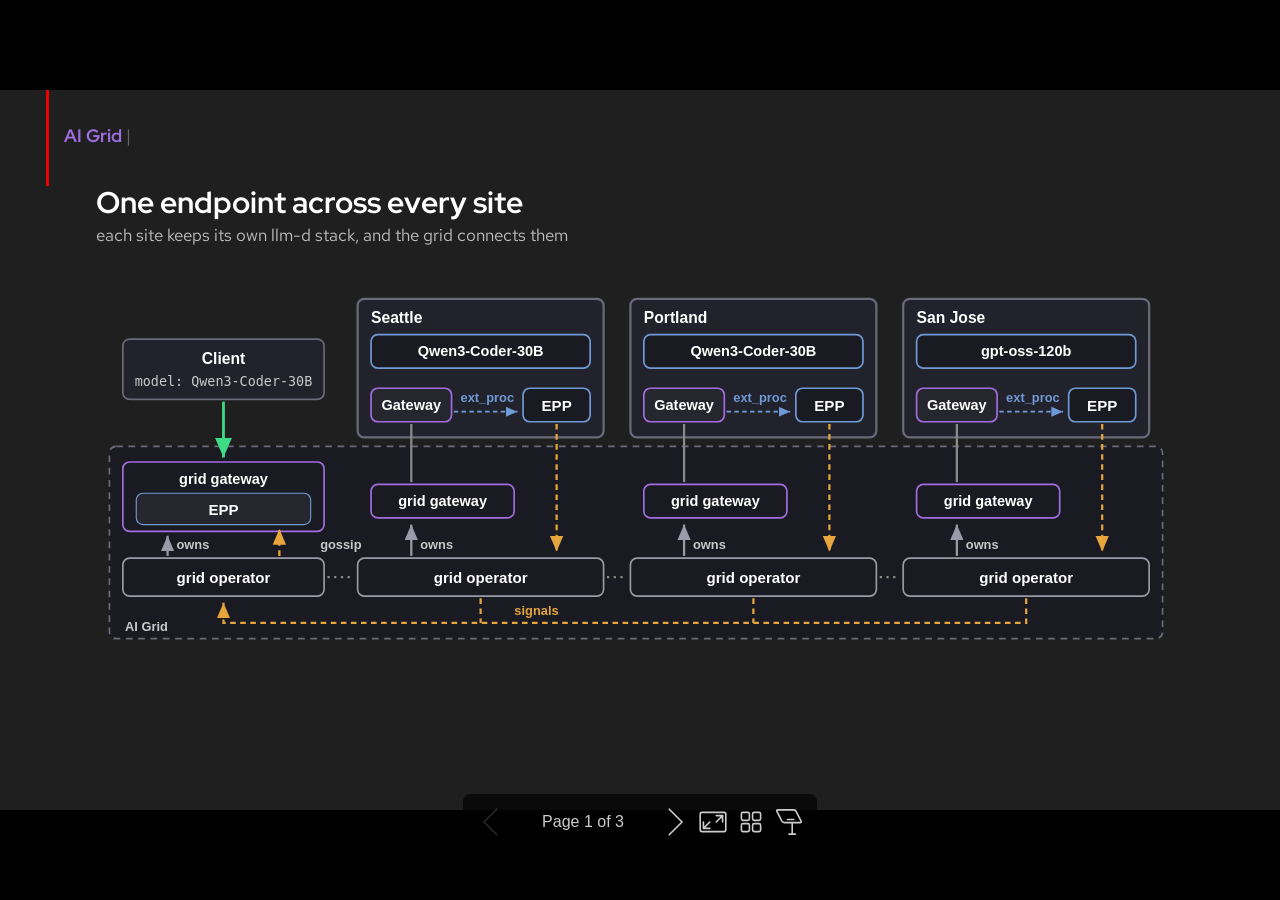
==== index.html @ 5ce0c864 "Add the routing slide; sites renamed Seattle, Portland, San Jose Signed-off-by: Sam Batschelet <sbat" ====
<!DOCTYPE html><html lang="en-US"><head><title>One endpoint across every site</title><meta property="og:title" content="One endpoint across every site"><meta charset="UTF-8"><meta name="viewport" content="width=device-width,height=device-height,initial-scale=1.0"><meta name="apple-mobile-web-app-capable" content="yes"><meta http-equiv="X-UA-Compatible" content="ie=edge"><meta property="og:type" content="website"><meta name="twitter:card" content="summary"><style>@media screen{body[data-bespoke-view=""] .bespoke-marp-parent>.bespoke-marp-osc>button,body[data-bespoke-view=next] .bespoke-marp-parent>.bespoke-marp-osc>button,body[data-bespoke-view=overview] button.bespoke-marp-overview-close,body[data-bespoke-view=presenter] .bespoke-marp-presenter-container .bespoke-marp-presenter-info-container .bespoke-marp-presenter-info-page-area .bespoke-marp-presenter-info-page,body[data-bespoke-view=presenter] .bespoke-marp-presenter-container .bespoke-marp-presenter-info-container button,body[data-bespoke-view=presenter] .bespoke-marp-presenter-container .bespoke-marp-presenter-note-container button{appearance:none;background-color:initial;border:0;color:inherit;cursor:pointer;font-size:inherit;opacity:.8;outline:none;padding:0;transition:opacity .2s linear;-webkit-tap-highlight-color:transparent}body[data-bespoke-view=""] .bespoke-marp-parent>.bespoke-marp-osc>button:disabled,body[data-bespoke-view=next] .bespoke-marp-parent>.bespoke-marp-osc>button:disabled,body[data-bespoke-view=overview] button.bespoke-marp-overview-close:disabled,body[data-bespoke-view=presenter] .bespoke-marp-presenter-container .bespoke-marp-presenter-info-container .bespoke-marp-presenter-info-page-area .bespoke-marp-presenter-info-page:disabled,body[data-bespoke-view=presenter] .bespoke-marp-presenter-container .bespoke-marp-presenter-info-container button:disabled,body[data-bespoke-view=presenter] .bespoke-marp-presenter-container .bespoke-marp-presenter-note-container button:disabled{cursor:not-allowed;opacity:.15!important}body[data-bespoke-view=""] .bespoke-marp-parent>.bespoke-marp-osc>button:hover,body[data-bespoke-view=next] .bespoke-marp-parent>.bespoke-marp-osc>button:hover,body[data-bespoke-view=overview] button.bespoke-marp-overview-close:hover,body[data-bespoke-view=presenter] .bespoke-marp-presenter-container .bespoke-marp-presenter-info-container .bespoke-marp-presenter-info-page-area .bespoke-marp-presenter-info-page:hover,body[data-bespoke-view=presenter] .bespoke-marp-presenter-container .bespoke-marp-presenter-info-container button:hover,body[data-bespoke-view=presenter] .bespoke-marp-presenter-container .bespoke-marp-presenter-note-container button:hover{opacity:1}body[data-bespoke-view=""] .bespoke-marp-parent>.bespoke-marp-osc>button:hover:active,body[data-bespoke-view=next] .bespoke-marp-parent>.bespoke-marp-osc>button:hover:active,body[data-bespoke-view=overview] button.bespoke-marp-overview-close:hover:active,body[data-bespoke-view=presenter] .bespoke-marp-presenter-container .bespoke-marp-presenter-info-container .bespoke-marp-presenter-info-page-area .bespoke-marp-presenter-info-page:hover:active,body[data-bespoke-view=presenter] .bespoke-marp-presenter-container .bespoke-marp-presenter-info-container button:hover:active,body[data-bespoke-view=presenter] .bespoke-marp-presenter-container .bespoke-marp-presenter-note-container button:hover:active{opacity:.6}body[data-bespoke-view=""] .bespoke-marp-parent>.bespoke-marp-osc>button:hover:not(:disabled),body[data-bespoke-view=next] .bespoke-marp-parent>.bespoke-marp-osc>button:hover:not(:disabled),body[data-bespoke-view=overview] button.bespoke-marp-overview-close:hover:not(:disabled),body[data-bespoke-view=presenter] .bespoke-marp-presenter-container .bespoke-marp-presenter-info-container .bespoke-marp-presenter-info-page-area .bespoke-marp-presenter-info-page:hover:not(:disabled),body[data-bespoke-view=presenter] .bespoke-marp-presenter-container .bespoke-marp-presenter-info-container button:hover:not(:disabled),body[data-bespoke-view=presenter] .bespoke-marp-presenter-container .bespoke-marp-presenter-note-container button:hover:not(:disabled){transition:none}body[data-bespoke-view=""] .bespoke-marp-parent>.bespoke-marp-osc>button[data-bespoke-marp-osc=prev],body[data-bespoke-view=next] .bespoke-marp-parent>.bespoke-marp-osc>button[data-bespoke-marp-osc=prev],body[data-bespoke-view=presenter] .bespoke-marp-presenter-container .bespoke-marp-presenter-info-container button.bespoke-marp-presenter-info-page-prev{background:#0000 url("[data-uri]") no-repeat 50%;background-size:contain;overflow:hidden;text-indent:100%;white-space:nowrap}body[data-bespoke-view=""] .bespoke-marp-parent>.bespoke-marp-osc>button[data-bespoke-marp-osc=next],body[data-bespoke-view=next] .bespoke-marp-parent>.bespoke-marp-osc>button[data-bespoke-marp-osc=next],body[data-bespoke-view=presenter] .bespoke-marp-presenter-container .bespoke-marp-presenter-info-container button.bespoke-marp-presenter-info-page-next{background:#0000 url("[data-uri]") no-repeat 50%;background-size:contain;overflow:hidden;text-indent:100%;white-space:nowrap}:is(body[data-bespoke-view=""],body[data-bespoke-view=next]) .bespoke-marp-parent>.bespoke-marp-osc>button[data-bespoke-marp-osc=fullscreen]{background:#0000 url("[data-uri]") no-repeat 50%;background-size:contain;overflow:hidden;text-indent:100%;white-space:nowrap}:is(body[data-bespoke-view=""],body[data-bespoke-view=next]) .bespoke-marp-parent>.bespoke-marp-osc>button.exit[data-bespoke-marp-osc=fullscreen]{background-image:url("[data-uri]")}:is(body[data-bespoke-view=""],body[data-bespoke-view=next]) .bespoke-marp-parent>.bespoke-marp-osc>button[data-bespoke-marp-osc=presenter]{background:#0000 url("[data-uri]") no-repeat 50%;background-size:contain;overflow:hidden;text-indent:100%;white-space:nowrap}body[data-bespoke-view=overview] button.bespoke-marp-overview-close,body[data-bespoke-view=presenter] .bespoke-marp-presenter-container .bespoke-marp-presenter-note-container button.bespoke-marp-presenter-note-bigger{background:#0000 url("[data-uri]") no-repeat 50%;background-size:contain;overflow:hidden;text-indent:100%;white-space:nowrap}body[data-bespoke-view=presenter] .bespoke-marp-presenter-container .bespoke-marp-presenter-note-container button.bespoke-marp-presenter-note-smaller{background:#0000 url("[data-uri]") no-repeat 50%;background-size:contain;overflow:hidden;text-indent:100%;white-space:nowrap}:is(body[data-bespoke-view=""],body[data-bespoke-view=next]) .bespoke-marp-parent>.bespoke-marp-osc>button[data-bespoke-marp-osc=overview]{background:#0000 url("[data-uri]") no-repeat 50%;background-size:contain;overflow:hidden;text-indent:100%;white-space:nowrap}}@keyframes __bespoke_marp_transition_reduced_outgoing__{0%{opacity:1}to{opacity:0}}@keyframes __bespoke_marp_transition_reduced_incoming__{0%{mix-blend-mode:plus-lighter;opacity:0}to{mix-blend-mode:plus-lighter;opacity:1}}.bespoke-marp-note,.bespoke-marp-osc,.bespoke-progress-parent{display:none;transition:none}@media screen{::view-transition-group(*){animation-duration:var(--marp-bespoke-transition-animation-duration,.5s);animation-timing-function:ease}::view-transition-new(*),::view-transition-old(*){animation-delay:0s;animation-direction:var(--marp-bespoke-transition-animation-direction,normal);animation-duration:var(--marp-bespoke-transition-animation-duration,.5s);animation-fill-mode:both;animation-name:var(--marp-bespoke-transition-animation-name,var(--marp-bespoke-transition-animation-name-fallback,__bespoke_marp_transition_no_animation__));mix-blend-mode:normal}::view-transition-old(*){--marp-bespoke-transition-animation-name-fallback:__bespoke_marp_transition_reduced_outgoing__;animation-timing-function:ease}::view-transition-new(*){--marp-bespoke-transition-animation-name-fallback:__bespoke_marp_transition_reduced_incoming__;animation-timing-function:ease}::view-transition-new(root),::view-transition-old(root){animation-timing-function:linear}::view-transition-new(__bespoke_marp_transition_osc__),::view-transition-old(__bespoke_marp_transition_osc__){animation-duration:0s!important;animation-name:__bespoke_marp_transition_osc__!important}::view-transition-new(__bespoke_marp_transition_osc__){opacity:0!important}.bespoke-marp-transition-warming-up::view-transition-group(*),.bespoke-marp-transition-warming-up::view-transition-new(*),.bespoke-marp-transition-warming-up::view-transition-old(*){animation-play-state:paused!important}body,html{height:100%;margin:0}body{background:#000;overflow:hidden}svg.bespoke-marp-slide{content-visibility:hidden;interactivity:inert;opacity:0;pointer-events:none;z-index:-1}svg.bespoke-marp-slide:not(.bespoke-marp-active) *{view-transition-name:none!important}svg.bespoke-marp-slide.bespoke-marp-active{content-visibility:visible;interactivity:auto;opacity:1;pointer-events:auto;z-index:0}svg.bespoke-marp-slide.bespoke-marp-active.bespoke-marp-active-ready *{animation-name:__bespoke_marp__!important}@supports not (content-visibility:hidden){svg.bespoke-marp-slide[data-bespoke-marp-load=hideable]{display:none}svg.bespoke-marp-slide[data-bespoke-marp-load=hideable].bespoke-marp-active{display:block}}}@media screen and (prefers-reduced-motion:reduce){svg.bespoke-marp-slide *{view-transition-name:none!important}}@media screen{[data-bespoke-marp-fragment=inactive]{visibility:hidden}:is(body[data-bespoke-view=""],body[data-bespoke-view=next]) .bespoke-marp-parent{inset:0;position:absolute}:is(body[data-bespoke-view=""],body[data-bespoke-view=next]) .bespoke-marp-parent>.bespoke-marp-osc{background:#000000a6;border-radius:7px;bottom:50px;color:#fff;contain:paint;display:block;font-family:Helvetica,Arial,sans-serif;font-size:16px;left:50%;line-height:0;opacity:1;padding:12px;position:absolute;touch-action:manipulation;transform:translateX(-50%);transition:opacity .2s linear;-webkit-user-select:none;user-select:none;view-transition-name:__bespoke_marp_transition_osc__;white-space:nowrap;will-change:transform;z-index:1}:is(body[data-bespoke-view=""],body[data-bespoke-view=next]) .bespoke-marp-parent>.bespoke-marp-osc>:where(*){margin-left:6px}:is(body[data-bespoke-view=""],body[data-bespoke-view=next]) .bespoke-marp-parent>.bespoke-marp-osc>:where(*):where(:first-child){margin-left:0}:is(body[data-bespoke-view=""],body[data-bespoke-view=next]) .bespoke-marp-parent>.bespoke-marp-osc>span{opacity:.8}:is(body[data-bespoke-view=""],body[data-bespoke-view=next]) .bespoke-marp-parent>.bespoke-marp-osc>span[data-bespoke-marp-osc=page]{display:inline-block;min-width:140px;text-align:center}:is(body[data-bespoke-view=""],body[data-bespoke-view=next]) .bespoke-marp-parent>.bespoke-marp-osc>button[data-bespoke-marp-osc=fullscreen],:is(body[data-bespoke-view=""],body[data-bespoke-view=next]) .bespoke-marp-parent>.bespoke-marp-osc>button[data-bespoke-marp-osc=next],:is(body[data-bespoke-view=""],body[data-bespoke-view=next]) .bespoke-marp-parent>.bespoke-marp-osc>button[data-bespoke-marp-osc=overview],:is(body[data-bespoke-view=""],body[data-bespoke-view=next]) .bespoke-marp-parent>.bespoke-marp-osc>button[data-bespoke-marp-osc=presenter],:is(body[data-bespoke-view=""],body[data-bespoke-view=next]) .bespoke-marp-parent>.bespoke-marp-osc>button[data-bespoke-marp-osc=prev]{height:32px;line-height:32px;width:32px}:is(body[data-bespoke-view=""],body[data-bespoke-view=next]) .bespoke-marp-parent.bespoke-marp-inactive{cursor:none}:is(body[data-bespoke-view=""],body[data-bespoke-view=next]) .bespoke-marp-parent.bespoke-marp-inactive>.bespoke-marp-osc{opacity:0;pointer-events:none}:is(body[data-bespoke-view=""],body[data-bespoke-view=next]) svg.bespoke-marp-slide{height:100%;left:0;position:absolute;top:0;width:100%}body[data-bespoke-view=""] .bespoke-progress-parent{background:#222;display:flex;height:5px;width:100%}body[data-bespoke-view=""] .bespoke-progress-parent+:where(.bespoke-marp-parent){top:5px}body[data-bespoke-view=""] .bespoke-progress-parent .bespoke-progress-bar{background:#0288d1;flex:0 0 0;transition:flex-basis .2s cubic-bezier(0,1,1,1)}body[data-bespoke-view=next]{background:#0000}body[data-bespoke-view=presenter]{background:#161616}body[data-bespoke-view=presenter] .bespoke-marp-presenter-container{display:grid;font-family:Helvetica,Arial,sans-serif;grid-template:"current dragbar next" minmax(140px,1fr) "current dragbar note" 2fr "info    dragbar note" 3em;grid-template-columns:minmax(3px,var(--bespoke-marp-presenter-split-ratio,66%)) 0 minmax(3px,1fr);height:100%;left:0;position:absolute;top:0;width:100%}body[data-bespoke-view=presenter] .bespoke-marp-presenter-container :where(.bespoke-marp-parent){grid-area:current;overflow:hidden;position:relative}body[data-bespoke-view=presenter] .bespoke-marp-presenter-container :where(.bespoke-marp-parent) :where(svg.bespoke-marp-slide){height:calc(100% - 40px);left:20px;pointer-events:none;position:absolute;top:20px;-webkit-user-select:none;user-select:none;width:calc(100% - 40px)}body[data-bespoke-view=presenter] .bespoke-marp-presenter-container :where(.bespoke-marp-parent) :where(svg.bespoke-marp-slide).bespoke-marp-active{filter:drop-shadow(0 3px 10px rgba(0,0,0,.5))}body[data-bespoke-view=presenter] .bespoke-marp-presenter-container .bespoke-marp-presenter-dragbar-container{background:#0288d1;cursor:col-resize;grid-area:dragbar;margin-left:-3px;opacity:0;position:relative;transition:opacity .4s linear .1s;width:6px;z-index:10}body[data-bespoke-view=presenter] .bespoke-marp-presenter-container .bespoke-marp-presenter-dragbar-container:hover{opacity:1}body[data-bespoke-view=presenter] .bespoke-marp-presenter-container .bespoke-marp-presenter-dragbar-container.active{opacity:1;transition-delay:0s}body[data-bespoke-view=presenter] .bespoke-marp-presenter-container .bespoke-marp-presenter-next-container{background:#222;cursor:pointer;display:none;grid-area:next;overflow:hidden;position:relative}body[data-bespoke-view=presenter] .bespoke-marp-presenter-container .bespoke-marp-presenter-next-container.active{display:block}body[data-bespoke-view=presenter] .bespoke-marp-presenter-container .bespoke-marp-presenter-next-container iframe.bespoke-marp-presenter-next{background:#0000;border:0;display:block;filter:drop-shadow(0 3px 10px rgba(0,0,0,.5));height:calc(100% - 40px);left:20px;pointer-events:none;position:absolute;interactivity:inert;top:20px;-webkit-user-select:none;user-select:none;width:calc(100% - 40px)}body[data-bespoke-view=presenter] .bespoke-marp-presenter-container .bespoke-marp-presenter-note-container{background:#222;color:#eee;grid-area:note;position:relative;z-index:1}body[data-bespoke-view=presenter] .bespoke-marp-presenter-container .bespoke-marp-presenter-note-container button{height:1.5em;line-height:1.5em;width:1.5em}body[data-bespoke-view=presenter] .bespoke-marp-presenter-container .bespoke-marp-presenter-note-container .bespoke-marp-presenter-note-wrapper{display:block;inset:0;position:absolute}body[data-bespoke-view=presenter] .bespoke-marp-presenter-container .bespoke-marp-presenter-note-container .bespoke-marp-presenter-note-buttons{background:#000000a6;border-radius:4px;bottom:0;display:flex;gap:4px;margin:12px;opacity:0;padding:6px;pointer-events:none;position:absolute;right:0;transition:opacity .2s linear}body[data-bespoke-view=presenter] .bespoke-marp-presenter-container .bespoke-marp-presenter-note-container .bespoke-marp-presenter-note-buttons:focus-within,body[data-bespoke-view=presenter] .bespoke-marp-presenter-container .bespoke-marp-presenter-note-container .bespoke-marp-presenter-note-wrapper:focus-within+.bespoke-marp-presenter-note-buttons,body[data-bespoke-view=presenter] .bespoke-marp-presenter-container .bespoke-marp-presenter-note-container:hover .bespoke-marp-presenter-note-buttons{opacity:1;pointer-events:auto}body[data-bespoke-view=presenter] .bespoke-marp-presenter-container .bespoke-marp-presenter-note-container .bespoke-marp-note{box-sizing:border-box;font-size:calc(1.1em*var(--bespoke-marp-note-font-scale, 1));height:calc(100% - 40px);margin:20px;overflow:auto;padding-right:3px;white-space:pre-wrap;width:calc(100% - 40px);word-wrap:break-word;scrollbar-color:#eeeeee80 #0000;scrollbar-width:thin}body[data-bespoke-view=presenter] .bespoke-marp-presenter-container .bespoke-marp-presenter-note-container .bespoke-marp-note::-webkit-scrollbar{width:6px}body[data-bespoke-view=presenter] .bespoke-marp-presenter-container .bespoke-marp-presenter-note-container .bespoke-marp-note::-webkit-scrollbar-track{background:#0000}body[data-bespoke-view=presenter] .bespoke-marp-presenter-container .bespoke-marp-presenter-note-container .bespoke-marp-note::-webkit-scrollbar-thumb{background:#eeeeee80;border-radius:6px}body[data-bespoke-view=presenter] .bespoke-marp-presenter-container .bespoke-marp-presenter-note-container .bespoke-marp-note:empty{pointer-events:none}body[data-bespoke-view=presenter] .bespoke-marp-presenter-container .bespoke-marp-presenter-note-container .bespoke-marp-note.active{display:block}body[data-bespoke-view=presenter] .bespoke-marp-presenter-container .bespoke-marp-presenter-note-container .bespoke-marp-note p:first-child{margin-top:0}body[data-bespoke-view=presenter] .bespoke-marp-presenter-container .bespoke-marp-presenter-note-container .bespoke-marp-note p:last-child{margin-bottom:0}body[data-bespoke-view=presenter] .bespoke-marp-presenter-container .bespoke-marp-presenter-info-container{align-items:center;box-sizing:border-box;color:#eee;display:flex;flex-wrap:nowrap;grid-area:info;justify-content:center;overflow:hidden;padding:0 10px}body[data-bespoke-view=presenter] .bespoke-marp-presenter-container .bespoke-marp-presenter-info-container :is(.bespoke-marp-presenter-info-page-area,.bespoke-marp-presenter-info-time,.bespoke-marp-presenter-info-timer){box-sizing:border-box;display:block;padding:0 10px;white-space:nowrap;width:100%}body[data-bespoke-view=presenter] .bespoke-marp-presenter-container .bespoke-marp-presenter-info-container button{height:1.5em;line-height:1.5em;width:1.5em}body[data-bespoke-view=presenter] .bespoke-marp-presenter-container .bespoke-marp-presenter-info-container .bespoke-marp-presenter-info-page-area{order:2;text-align:center}body[data-bespoke-view=presenter] .bespoke-marp-presenter-container .bespoke-marp-presenter-info-container .bespoke-marp-presenter-info-page-area .bespoke-marp-presenter-info-page{display:inline-block;min-width:120px;text-align:center}body[data-bespoke-view=presenter] .bespoke-marp-presenter-container .bespoke-marp-presenter-info-container .bespoke-marp-presenter-info-time{color:#999;order:1;text-align:left}body[data-bespoke-view=presenter] .bespoke-marp-presenter-container .bespoke-marp-presenter-info-container .bespoke-marp-presenter-info-timer{color:#999;order:3;text-align:right}body[data-bespoke-view=presenter] .bespoke-marp-presenter-container .bespoke-marp-presenter-info-container .bespoke-marp-presenter-info-timer:hover{cursor:pointer}body[data-bespoke-view=overview]{background:#161616;overflow:auto}body[data-bespoke-view=overview] [data-bespoke-marp-fragment=inactive]{visibility:visible}body[data-bespoke-view=overview] .bespoke-marp-overview-header{backdrop-filter:blur(4px);background:#222222d9;box-shadow:0 3px 10px #00000080;box-sizing:border-box;display:flex;height:48px;inset:0 0 auto;justify-content:flex-end;padding:10px;position:fixed;z-index:1}body[data-bespoke-view=overview] button.bespoke-marp-overview-close{height:28px;line-height:28px;transform:rotate(45deg);width:28px}body[data-bespoke-view=overview] .bespoke-marp-parent{display:grid;gap:40px;grid-template-columns:repeat(auto-fit,minmax(0,240px));justify-content:space-around;padding:30px}body[data-bespoke-view=overview] .bespoke-marp-parent svg.bespoke-marp-slide{--bov-selected:#0000;--bov-focus:#161616;--bov-focus-outline:#0000;background-image:conic-gradient(#161616 0 0),conic-gradient(var(--bov-focus) 0 0),conic-gradient(var(--bov-focus-outline) 0 0),conic-gradient(var(--bov-selected) 0 0);background-position:5px 5px,3px 3px,2px 2px,0 0;background-repeat:no-repeat;background-size:calc(100% - 10px) calc(100% - 10px),calc(100% - 6px) calc(100% - 6px),calc(100% - 4px) calc(100% - 4px),100% 100%;content-visibility:visible;cursor:pointer;filter:drop-shadow(0 3px 10px rgba(0,0,0,.5));margin:-6px;padding:6px;interactivity:auto;opacity:1;outline:0;pointer-events:auto;scroll-margin-block:30px;width:100%;z-index:0}body[data-bespoke-view=overview] .bespoke-marp-parent svg.bespoke-marp-slide *,body[data-bespoke-view=overview] .bespoke-marp-parent svg.bespoke-marp-slide.bespoke-marp-active *{pointer-events:none;interactivity:inert}body[data-bespoke-view=overview] .bespoke-marp-parent :is(svg.bespoke-marp-slide:active,svg.bespoke-marp-slide:focus-visible,svg.bespoke-marp-slide:hover){--bov-focus-outline:#161616}body[data-bespoke-view=overview] .bespoke-marp-parent svg.bespoke-marp-slide:focus-visible,body[data-bespoke-view=overview] .bespoke-marp-parent svg.bespoke-marp-slide:hover{--bov-focus:#999}body[data-bespoke-view=overview] .bespoke-marp-parent svg.bespoke-marp-slide:active{--bov-focus:#eee}body[data-bespoke-view=overview] .bespoke-marp-parent svg.bespoke-marp-slide.bespoke-marp-active{--bov-selected:#0288d1}body[data-bespoke-view=overview]:has(.bespoke-marp-overview-header) .bespoke-marp-parent{padding-top:78px}body[data-bespoke-view=overview]:has(.bespoke-marp-overview-header) .bespoke-marp-parent svg.bespoke-marp-slide{scroll-margin-top:78px}.bespoke-marp-overview{background:#000000a6;inset:0;opacity:0;pointer-events:none;position:fixed;transition:opacity .1s ease;z-index:10}.bespoke-marp-overview iframe{background:#222;border:0;display:block;height:100%;left:0;position:absolute;top:0;width:100%}.bespoke-marp-overview[data-open="1"]{opacity:1;pointer-events:auto}}@media print{.bespoke-marp-overview,.bespoke-marp-presenter-info-container,.bespoke-marp-presenter-next-container,.bespoke-marp-presenter-note-container{display:none}}</style><style>@import url('https://fonts.googleapis.com/css2?family=Red+Hat+Display:wght@400;500;700;900&family=Red+Hat+Text:wght@400;500;700&family=Red+Hat+Mono:wght@400;500;700&display=swap');div#\:\$p > svg > foreignObject > section{width:1280px;height:720px;box-sizing:border-box;overflow:hidden;position:relative;scroll-snap-align:center center;-webkit-text-size-adjust:100%;text-size-adjust:100%}div#\:\$p > svg > foreignObject > section::after{bottom:0;content:attr(data-marpit-pagination);padding:inherit;pointer-events:none;position:absolute;right:0}div#\:\$p > svg > foreignObject > section:not([data-marpit-pagination])::after{display:none}div#\:\$p > svg > foreignObject > section :where(:is(h1, marp-h1)){font-size:2em;margin-block:0.67em}div#\:\$p > svg > foreignObject > section section:where(:is(h1, marp-h1)){--marpit-root-font-size: 2em}div#\:\$p > svg > foreignObject > section video::-webkit-media-controls{will-change:transform}@page {size:1280px 720px;margin:0}@media print{html, body{background-color:#fff;margin:0;page-break-inside:avoid;break-inside:avoid-page}div#\:\$p > svg > foreignObject > section{page-break-before:always;break-before:page}div#\:\$p > svg > foreignObject > section, div#\:\$p > svg > foreignObject > section *{-webkit-print-color-adjust:exact!important;animation-delay:0s!important;animation-duration:0s!important;color-adjust:exact!important;print-color-adjust:exact!important;transition:none!important}div#\:\$p > svg[data-marpit-svg]{display:block;height:100vh;width:100vw}}div#\:\$p > svg > foreignObject > :where(section){container-type:size}div#\:\$p > svg > foreignObject > section img[data-marp-twemoji]{background:transparent;height:1em;margin:0 .05em 0 .1em;vertical-align:-.1em;width:1em}div#\:\$p > svg > foreignObject > :where(section):not([\20 root]){--bg:#1F1F1F;--fg:#fff;--sub:#BDBDBD;--grey:#C9C9C9;--greya:#8a8a8a;--purple:#A06EE0;--kvtx:#C9B8F0;--green:#3DDC84;--amber:#E6A53D;--blue:#6f9ad6;--card:#26262E;--bd:#6A6A78;--purpbg:#241d36;--greenbg:#16331F;--red:#EE0000;--cmt:#9aa0a6;}div#\:\$p > svg > foreignObject > section{background:var(--bg);color:var(--fg);font-family:'Red Hat Text',system-ui,sans-serif;padding:92px 96px 70px 96px;font-size:21px;position:relative}div#\:\$p > svg > foreignObject > section{--marpit-root-font-size:21px}div#\:\$p > svg > foreignObject > section::before{content:'';position:absolute;left:46px;top:0;width:3px;height:96px;background:var(--red)}div#\:\$p > svg > foreignObject > section::after{position:absolute;right:60px;bottom:34px;width:118px;height:28px;background:url('redhat-logo.png') no-repeat right center;background-size:contain}div#\:\$p > svg > foreignObject > section{counter-increment:p}div#\:\$p > svg > foreignObject > section header{position:absolute;left:64px;top:34px;font-family:'Red Hat Display';font-weight:700;font-size:18px;color:var(--purple)}div#\:\$p > svg > foreignObject > section header::after{content:'  |';color:#666;font-weight:400}div#\:\$p > svg > foreignObject > section :is(h1, marp-h1){font-family:'Red Hat Display';font-weight:700;font-size:30px;margin:0 0 2px 0}div#\:\$p > svg > foreignObject > section :is(h1, marp-h1) + p{color:var(--sub);margin:0 0 26px 0;font-size:17px}div#\:\$p > svg > foreignObject > section ul{list-style:none;padding:0;margin:18px 0}div#\:\$p > svg > foreignObject > section ul li{position:relative;padding:0 0 16px 30px;font-size:21px;line-height:1.35}div#\:\$p > svg > foreignObject > section ul li::before{content:'';position:absolute;left:0;top:9px;width:10px;height:10px;border-radius:50%;background:var(--green)}div#\:\$p > svg > foreignObject > section strong{color:#fff;font-weight:700}div#\:\$p > svg > foreignObject > section em{color:var(--grey);font-style:normal}div#\:\$p > svg > foreignObject > section code{font-family:'Red Hat Mono';color:var(--kvtx);background:#2a2440;padding:1px 6px;border-radius:4px;font-size:0.85em}div#\:\$p > svg > foreignObject > section .take{position:absolute;left:96px;right:96px;bottom:96px;font-size:18px}div#\:\$p > svg > foreignObject > section section.take{--marpit-root-font-size:18px}div#\:\$p > svg > foreignObject > section .cite{position:absolute;left:96px;bottom:54px;font-family:'Red Hat Mono';font-size:12px;color:var(--cmt)}div#\:\$p > svg > foreignObject > section section.cite{--marpit-root-font-size:12px}div#\:\$p > svg > foreignObject > section .scorecard{display:grid;grid-template-columns:200px repeat(8,1fr);gap:8px;margin-top:18px}div#\:\$p > svg > foreignObject > section .scorecard .lbl{text-align:right;align-self:center;padding-right:10px;font-weight:700}div#\:\$p > svg > foreignObject > section .scorecard .h{text-align:center;color:var(--grey);font-size:15px;padding-bottom:2px}div#\:\$p > svg > foreignObject > section .scorecard div#\:\$p > svg > foreignObject > section section.h{--marpit-root-font-size:15px}div#\:\$p > svg > foreignObject > section .scorecard .c{background:var(--card);border:1px solid var(--bd);border-radius:7px;text-align:center;padding:10px 0;font-family:'Red Hat Mono'}div#\:\$p > svg > foreignObject > section .scorecard .hold{background:var(--purpbg);border-color:var(--purple);color:var(--kvtx)}div#\:\$p > svg > foreignObject > section .scorecard .pick{background:var(--greenbg);border:2px solid var(--green);color:var(--green);font-weight:700}div#\:\$p > svg > foreignObject > section .scorecard .dim{color:var(--greya)}div#\:\$p > svg > foreignObject > section .hiw{display:flex;gap:34px;margin-top:6px}div#\:\$p > svg > foreignObject > section .hiw .panel{flex:1;border:1px solid var(--bd);border-radius:12px;padding:14px 16px 18px;background:#232329}div#\:\$p > svg > foreignObject > section .hiw .ptitle{text-align:center;color:var(--purple);font-family:'Red Hat Display';font-weight:700;font-size:17px;margin-bottom:10px}div#\:\$p > svg > foreignObject > section .hiw div#\:\$p > svg > foreignObject > section section.ptitle{--marpit-root-font-size:17px}div#\:\$p > svg > foreignObject > section .hiw .node{width:230px;margin:0 auto;text-align:center;background:var(--card);border:1.5px solid var(--bd);border-radius:8px;padding:9px 8px;font-weight:700;font-size:16px}div#\:\$p > svg > foreignObject > section .hiw div#\:\$p > svg > foreignObject > section section.node{--marpit-root-font-size:16px}div#\:\$p > svg > foreignObject > section .hiw .node :is(span, marp-span){display:block;font-weight:400;color:var(--sub);font-size:12px;margin-top:2px}div#\:\$p > svg > foreignObject > section .hiw .edge{text-align:center;color:var(--greya);font-size:11px;margin:7px 0}div#\:\$p > svg > foreignObject > section .hiw div#\:\$p > svg > foreignObject > section section.edge{--marpit-root-font-size:11px}div#\:\$p > svg > foreignObject > section .hiw .row{display:flex;gap:10px;justify-content:center}div#\:\$p > svg > foreignObject > section .hiw .ep{flex:1;text-align:center;border-radius:8px;padding:9px 4px;font-weight:700;font-size:13px}div#\:\$p > svg > foreignObject > section .hiw div#\:\$p > svg > foreignObject > section section.ep{--marpit-root-font-size:13px}div#\:\$p > svg > foreignObject > section .hiw .ep :is(span, marp-span){display:block;font-weight:400;font-size:10px;margin-top:2px}div#\:\$p > svg > foreignObject > section .hiw .vllm{background:#2a2410;border:1.5px solid var(--amber);color:var(--amber)}div#\:\$p > svg > foreignObject > section .hiw .cluster{background:var(--greenbg);border:1.5px solid var(--green);color:var(--green)}div#\:\$p > svg > foreignObject > section.full{padding:0}div#\:\$p > svg > foreignObject > section.full::before, div#\:\$p > svg > foreignObject > section.full::after{display:none}div#\:\$p > svg > foreignObject > section.full iframe{border:0;width:100%;height:100%;display:block}div#\:\$p > svg > foreignObject > section[data-marpit-advanced-background="background"]{columns:initial!important;display:block!important;padding:0!important}div#\:\$p > svg > foreignObject > section[data-marpit-advanced-background="background"]::before, div#\:\$p > svg > foreignObject > section[data-marpit-advanced-background="background"]::after, div#\:\$p > svg > foreignObject > section[data-marpit-advanced-background="content"]::before, div#\:\$p > svg > foreignObject > section[data-marpit-advanced-background="content"]::after{display:none!important}div#\:\$p > svg > foreignObject > section[data-marpit-advanced-background="background"] > div[data-marpit-advanced-background-container]{all:initial;display:flex;flex-direction:row;height:100%;overflow:hidden;width:100%}div#\:\$p > svg > foreignObject > section[data-marpit-advanced-background="background"] > div[data-marpit-advanced-background-container][data-marpit-advanced-background-direction="vertical"]{flex-direction:column}div#\:\$p > svg > foreignObject > section[data-marpit-advanced-background="background"][data-marpit-advanced-background-split] > div[data-marpit-advanced-background-container]{width:var(--marpit-advanced-background-split, 50%)}div#\:\$p > svg > foreignObject > section[data-marpit-advanced-background="background"][data-marpit-advanced-background-split="right"] > div[data-marpit-advanced-background-container]{margin-left:calc(100% - var(--marpit-advanced-background-split, 50%))}div#\:\$p > svg > foreignObject > section[data-marpit-advanced-background="background"] > div[data-marpit-advanced-background-container] > figure{all:initial;background-position:center;background-repeat:no-repeat;background-size:cover;flex:auto;margin:0}div#\:\$p > svg > foreignObject > section[data-marpit-advanced-background="background"] > div[data-marpit-advanced-background-container] > figure > figcaption{position:absolute;border:0;clip:rect(0, 0, 0, 0);height:1px;margin:-1px;overflow:hidden;padding:0;white-space:nowrap;width:1px}div#\:\$p > svg > foreignObject > section[data-marpit-advanced-background="content"], div#\:\$p > svg > foreignObject > section[data-marpit-advanced-background="pseudo"]{background:transparent!important}div#\:\$p > svg > foreignObject > section[data-marpit-advanced-background="pseudo"], div#\:\$p > svg[data-marpit-svg] > foreignObject[data-marpit-advanced-background="pseudo"]{pointer-events:none!important}div#\:\$p > svg > foreignObject > section[data-marpit-advanced-background-split]{width:100%;height:100%}
</style></head><body><div class="bespoke-marp-osc"><button data-bespoke-marp-osc="prev" tabindex="-1" title="Previous slide">Previous slide</button><span data-bespoke-marp-osc="page"></span><button data-bespoke-marp-osc="next" tabindex="-1" title="Next slide">Next slide</button><button data-bespoke-marp-osc="fullscreen" tabindex="-1" title="Toggle fullscreen (f)">Toggle fullscreen</button><button data-bespoke-marp-osc="overview" tabindex="-1" title="Toggle overview view (o)">Toggle overview view</button><button data-bespoke-marp-osc="presenter" tabindex="-1" title="Open presenter view (p)">Open presenter view</button></div><div id=":$p"><svg data-marpit-svg="" viewBox="0 0 1280 720"><foreignObject width="1280" height="720"><section id="1" data-header="AI Grid" data-theme="redhat" data-style="section.full { padding: 0; }
section.full::before, section.full::after { display: none; }
section.full iframe { border: 0; width: 100%; height: 100%; display: block; }
" lang="en-US" style="--header:AI Grid;--theme:redhat;--style:section.full { padding: 0; }
section.full::before, section.full::after { display: none; }
section.full iframe { border: 0; width: 100%; height: 100%; display: block; }
;">
<header>AI Grid</header>

<h1 id="one-endpoint-across-every-site">One endpoint across every site</h1>
<p>each site keeps its own llm-d stack, and the grid connects them</p>
<p><img src="reference-arch.svg" alt="" style="width:1080px;" /></p>
</section>
</foreignObject></svg><svg data-marpit-svg="" viewBox="0 0 1280 720"><foreignObject width="1280" height="720"><section id="2" data-header="AI Grid" data-theme="redhat" data-style="section.full { padding: 0; }
section.full::before, section.full::after { display: none; }
section.full iframe { border: 0; width: 100%; height: 100%; display: block; }
" lang="en-US" style="--header:AI Grid;--theme:redhat;--style:section.full { padding: 0; }
section.full::before, section.full::after { display: none; }
section.full iframe { border: 0; width: 100%; height: 100%; display: block; }
;">
<header>AI Grid</header>

<h1 id="intelligent-routing">Intelligent routing</h1>
<p>the grid picks the site, and llm-d picks the server inside it</p>
<p><img src="routing.svg" alt="" style="width:1080px;" /></p>
</section>
</foreignObject></svg><svg data-marpit-svg="" viewBox="0 0 1280 720"><foreignObject width="1280" height="720"><section id="3" data-class="full" data-theme="redhat" data-style="section.full { padding: 0; }
section.full::before, section.full::after { display: none; }
section.full iframe { border: 0; width: 100%; height: 100%; display: block; }
" lang="en-US" class="full" style="--class:full;--theme:redhat;--style:section.full { padding: 0; }
section.full::before, section.full::after { display: none; }
section.full iframe { border: 0; width: 100%; height: 100%; display: block; }
;"><iframe src="flow.html"></iframe>
</section>
<script>!function(){"use strict";const t={h1:{proto:()=>HTMLHeadingElement,attrs:{role:"heading","aria-level":"1"},style:"display: block; font-size: 2em; margin-block-start: 0.67em; margin-block-end: 0.67em; margin-inline-start: 0px; margin-inline-end: 0px; font-weight: bold;"},h2:{proto:()=>HTMLHeadingElement,attrs:{role:"heading","aria-level":"2"},style:"display: block; font-size: 1.5em; margin-block-start: 0.83em; margin-block-end: 0.83em; margin-inline-start: 0px; margin-inline-end: 0px; font-weight: bold;"},h3:{proto:()=>HTMLHeadingElement,attrs:{role:"heading","aria-level":"3"},style:"display: block; font-size: 1.17em; margin-block-start: 1em; margin-block-end: 1em; margin-inline-start: 0px; margin-inline-end: 0px; font-weight: bold;"},h4:{proto:()=>HTMLHeadingElement,attrs:{role:"heading","aria-level":"4"},style:"display: block; margin-block-start: 1.33em; margin-block-end: 1.33em; margin-inline-start: 0px; margin-inline-end: 0px; font-weight: bold;"},h5:{proto:()=>HTMLHeadingElement,attrs:{role:"heading","aria-level":"5"},style:"display: block; font-size: 0.83em; margin-block-start: 1.67em; margin-block-end: 1.67em; margin-inline-start: 0px; margin-inline-end: 0px; font-weight: bold;"},h6:{proto:()=>HTMLHeadingElement,attrs:{role:"heading","aria-level":"6"},style:"display: block; font-size: 0.67em; margin-block-start: 2.33em; margin-block-end: 2.33em; margin-inline-start: 0px; margin-inline-end: 0px; font-weight: bold;"},span:{proto:()=>HTMLSpanElement},pre:{proto:()=>HTMLElement,style:"display: block; font-family: monospace; white-space: pre; margin: 1em 0; --marp-auto-scaling-white-space: pre;"}},e="data-marp-auto-scaling-wrapper",i="data-marp-auto-scaling-svg",n="data-marp-auto-scaling-container";class s extends HTMLElement{container;containerSize;containerObserver;svg;svgComputedStyle;svgPreserveAspectRatio="xMinYMid meet";wrapper;wrapperSize;wrapperObserver;constructor(){super();const t=t=>([e])=>{const{width:i,height:n}=e.contentRect;this[t]={width:i,height:n},this.updateSVGRect()};this.attachShadow({mode:"open"}),this.containerObserver=new ResizeObserver(t("containerSize")),this.wrapperObserver=new ResizeObserver((...e)=>{t("wrapperSize")(...e),this.flushSvgDisplay()})}static get observedAttributes(){return["data-downscale-only"]}connectedCallback(){this.shadowRoot.innerHTML=`\n<style>\n  svg[${i}] { display: block; width: 100%; height: auto; vertical-align: top; }\n  span[${n}] { display: table; white-space: var(--marp-auto-scaling-white-space, nowrap); width: max-content; }\n</style>\n<div ${e}>\n  <svg part="svg" ${i}>\n    <foreignObject><span ${n}><slot></slot></span></foreignObject>\n  </svg>\n</div>\n    `.split(/\n\s*/).join(""),this.wrapper=this.shadowRoot.querySelector(`div[${e}]`)??void 0;const t=this.svg;this.svg=this.wrapper?.querySelector(`svg[${i}]`)??void 0,this.svg!==t&&(this.svgComputedStyle=this.svg?window.getComputedStyle(this.svg):void 0),this.container=this.svg?.querySelector(`span[${n}]`)??void 0,this.observe()}disconnectedCallback(){this.svg=void 0,this.svgComputedStyle=void 0,this.wrapper=void 0,this.container=void 0,this.observe()}attributeChangedCallback(){this.observe()}flushSvgDisplay(){const{svg:t}=this;t&&(t.style.display="inline",requestAnimationFrame(()=>{t.style.display=""}))}observe(){this.containerObserver.disconnect(),this.wrapperObserver.disconnect(),this.wrapper&&this.wrapperObserver.observe(this.wrapper),this.container&&this.containerObserver.observe(this.container),this.svgComputedStyle&&this.observeSVGStyle(this.svgComputedStyle)}observeSVGStyle(t){const e=()=>{const i=(()=>{const e=t.getPropertyValue("--preserve-aspect-ratio");if(e)return e.trim();return`x${(({textAlign:t,direction:e})=>{if(t.endsWith("left"))return"Min";if(t.endsWith("right"))return"Max";if("start"===t||"end"===t){let i="rtl"===e;return"end"===t&&(i=!i),i?"Max":"Min"}return"Mid"})(t)}YMid meet`})();i!==this.svgPreserveAspectRatio&&(this.svgPreserveAspectRatio=i,this.updateSVGRect()),t===this.svgComputedStyle&&requestAnimationFrame(e)};e()}updateSVGRect(){let t=Math.ceil(this.containerSize?.width??0);const e=Math.ceil(this.containerSize?.height??0);void 0!==this.dataset.downscaleOnly&&(t=Math.max(t,this.wrapperSize?.width??0));const i=this.svg?.querySelector(":scope > foreignObject");if(i?.setAttribute("width",`${t}`),i?.setAttribute("height",`${e}`),this.svg&&(this.svg.setAttribute("viewBox",`0 0 ${t} ${e}`),this.svg.setAttribute("preserveAspectRatio",this.svgPreserveAspectRatio),this.svg.style.height=t<=0||e<=0?"0":""),this.container){const t=this.svgPreserveAspectRatio.toLowerCase();this.container.style.marginLeft=t.startsWith("xmid")||t.startsWith("xmax")?"auto":"0",this.container.style.marginRight=t.startsWith("xmi")?"auto":"0"}}}const r=(t,{attrs:e={},style:i})=>class extends t{constructor(...t){super(...t);for(const[t,i]of Object.entries(e))this.hasAttribute(t)||this.setAttribute(t,i);this._shadow()}static get observedAttributes(){return["data-auto-scaling"]}connectedCallback(){this._update()}attributeChangedCallback(){this._update()}_shadow(){if(!this.shadowRoot)try{this.attachShadow({mode:"open"})}catch(t){if(!(t instanceof Error&&"NotSupportedError"===t.name))throw t}return this.shadowRoot}_update(){const t=this._shadow();if(t){const e=i?`<style>:host { ${i} }</style>`:"";let n="<slot></slot>";const{autoScaling:s}=this.dataset;if(void 0!==s){n=`<marp-auto-scaling exportparts="svg:auto-scaling" ${"downscale-only"===s?"data-downscale-only":""}>${n}</marp-auto-scaling>`}t.innerHTML=e+n}}};let o;const a=()=>o??(o=!!document.createElement("div",{is:"marp-auto-scaling"}).outerHTML.startsWith("<div is"),o),l=Symbol();let c;const d="marpitSVGPolyfill:setZoomFactor,",h=Symbol(),g=Symbol();const p=()=>{const t="Apple Computer, Inc."===navigator.vendor,e=t?[v]:[],i={then:e=>(t?(async()=>{if(void 0===c){const t=document.createElement("canvas");t.width=10,t.height=10;const e=t.getContext("2d"),i=new Image(10,10),n=new Promise(t=>{i.addEventListener("load",()=>t())});i.crossOrigin="anonymous",i.src="data:image/svg+xml;charset=utf8,%3Csvg%20xmlns%3D%22http%3A%2F%2Fwww.w3.org%2F2000%2Fsvg%22%20width%3D%2210%22%20height%3D%2210%22%20viewBox%3D%220%200%201%201%22%3E%3CforeignObject%20width%3D%221%22%20height%3D%221%22%20requiredExtensions%3D%22http%3A%2F%2Fwww.w3.org%2F1999%2Fxhtml%22%3E%3Cdiv%20xmlns%3D%22http%3A%2F%2Fwww.w3.org%2F1999%2Fxhtml%22%20style%3D%22width%3A%201px%3B%20height%3A%201px%3B%20background%3A%20red%3B%20position%3A%20relative%22%3E%3C%2Fdiv%3E%3C%2FforeignObject%3E%3C%2Fsvg%3E",await n,e.drawImage(i,0,0),c=e.getImageData(5,5,1,1).data[3]<128}return c})().then(t=>{null==e||e(t?[v]:[])}):null==e||e([]),i)};return Object.assign(e,i)};let m,u;function v(t){const e="object"==typeof t&&t.target||document,i="object"==typeof t?t.zoom:t;window[g]||(Object.defineProperty(window,g,{configurable:!0,value:!0}),document.body.style.zoom=1.0001,document.body.offsetHeight,document.body.style.zoom=1,window.addEventListener("message",({data:t,origin:e})=>{if(e===window.origin)try{if(t&&"string"==typeof t&&t.startsWith(d)){const[,e]=t.split(","),i=Number.parseFloat(e);Number.isNaN(i)||(u=i)}}catch(t){console.error(t)}}));let n=!1;Array.from(e.querySelectorAll("svg[data-marpit-svg]"),t=>{var e,s,r,o;t.style.transform||(t.style.transform="translateZ(0)");const a=i||u||t.currentScale||1;m!==a&&(m=a,n=a);const l=t.getBoundingClientRect(),{length:c}=t.children;for(let i=0;i<c;i+=1){const n=t.children[i];if(n.getScreenCTM){const t=n.getScreenCTM();if(t){const i=null!==(s=null===(e=n.x)||void 0===e?void 0:e.baseVal.value)&&void 0!==s?s:0,c=null!==(o=null===(r=n.y)||void 0===r?void 0:r.baseVal.value)&&void 0!==o?o:0,d=n.children.length;for(let e=0;e<d;e+=1){const s=n.children[e];if("SECTION"===s.tagName){const{style:e}=s;e.transformOrigin||(e.transformOrigin=`${-i}px ${-c}px`),e.transform=`scale(${a}) matrix(${t.a}, ${t.b}, ${t.c}, ${t.d}, ${t.e-l.left}, ${t.f-l.top}) translateZ(0.0001px)`;break}}}}}}),!1!==n&&Array.from(e.querySelectorAll("iframe"),({contentWindow:t})=>{null==t||t.postMessage(`${d}${n}`,"null"===window.origin?"*":window.origin)})}function w({once:t=!1,target:e=document}={}){const i=function(t=document){if(t[h])return t[h];let e=!0;const i=()=>{e=!1,delete t[h]};Object.defineProperty(t,h,{configurable:!0,value:i});let n=[],s=!1;(async()=>{try{n=await p()}finally{s=!0}})();const r=()=>{for(const e of n)e({target:t});s&&0===n.length||e&&window.requestAnimationFrame(r)};return r(),i}(e);return t?(i(),()=>{}):i}m=1,u=void 0;const b=Symbol(),y=(e=document)=>{if("undefined"==typeof window)throw new Error("Marp Core's browser script is valid only in browser context.");if(((e=document)=>{const i=window[l];i||customElements.define("marp-auto-scaling",s);for(const n of Object.keys(t)){const s=`marp-${n}`,o=t[n].proto();a()&&o!==HTMLElement?i||customElements.define(s,r(o,{style:t[n].style}),{extends:n}):(i||customElements.define(s,r(HTMLElement,t[n])),e.querySelectorAll(`${n}[is="${s}"]`).forEach(t=>{t.outerHTML=t.outerHTML.replace(new RegExp(`^<${n}`,"i"),`<${s}`).replace(new RegExp(`</${n}>$`,"i"),`</${s}>`)}))}window[l]=!0})(e),e[b])return e[b];const i=w({target:e}),n=()=>{i(),delete e[b]},o=Object.assign(n,{cleanup:n,update:()=>y(e)});return Object.defineProperty(e,b,{configurable:!0,value:o}),o},f=document.currentScript;y(f?f.getRootNode():document)}();
</script></foreignObject></svg></div><script>/*!! License: https://unpkg.com/@marp-team/marp-cli@4.5.1/lib/bespoke.js.LICENSE.txt */
!function(){"use strict";function e(e){return e&&e.__esModule&&Object.prototype.hasOwnProperty.call(e,"default")?e.default:e}var t,n,r=(n||(n=1,t={from:function(e,t){var n,r=1===(e.parent||e).nodeType?e.parent||e:document.querySelector(e.parent||e),o=[].filter.call("string"==typeof e.slides?r.querySelectorAll(e.slides):e.slides||r.children,function(e){return"SCRIPT"!==e.nodeName}),i={},a=function(e,t){return(t=t||{}).index=o.indexOf(e),t.slide=e,t},s=function(e,t){i[e]=(i[e]||[]).filter(function(e){return e!==t})},l=function(e,t){return(i[e]||[]).reduce(function(e,n){return e&&!1!==n(t)},!0)},c=function(e,t){o[e]&&(n&&l("deactivate",a(n,t)),n=o[e],l("activate",a(n,t)))},d=function(e,t){var r=o.indexOf(n)+e;l(e>0?"next":"prev",a(n,t))&&c(r,t)},u={off:s,on:function(e,t){return(i[e]||(i[e]=[])).push(t),s.bind(null,e,t)},fire:l,slide:function(e,t){if(!arguments.length)return o.indexOf(n);l("slide",a(o[e],t))&&c(e,t)},next:d.bind(null,1),prev:d.bind(null,-1),parent:r,slides:o,destroy:function(e){l("destroy",a(n,e)),i={}}};return(t||[]).forEach(function(e){e(u)}),n||c(0),u}}),t),o=e(r);const i=document.body,a=(...e)=>history.replaceState(...e),s="",l="presenter",c="next",d="overview",u=["",l,d,c],f="bespoke-marp-",m=`data-${f}`,g=(e,{protocol:t,host:n,pathname:r,hash:o}=location)=>{const i=e.toString();return`${t}//${n}${r}${i?"?":""}${i}${o}`},p=()=>i.dataset.bespokeView,v=e=>new URLSearchParams(location.search).get(e),h=(e,t={})=>{const n={location,setter:a,...t},r=new URLSearchParams(n.location.search);for(const t of Object.keys(e)){const n=e[t];"string"==typeof n?r.set(t,n):r.delete(t)}try{n.setter({...window.history.state??{}},"",g(r,n.location))}catch(e){console.error(e)}},w=(()=>{const e="bespoke-marp";try{return localStorage.setItem(e,e),localStorage.removeItem(e),!0}catch{return!1}})(),y=e=>{try{return localStorage.getItem(e)}catch{return null}},b=(e,t)=>{try{return localStorage.setItem(e,t),!0}catch{return!1}},k=e=>{try{return localStorage.removeItem(e),!0}catch{return!1}},x=(e,t)=>{const n="aria-hidden";t?e.setAttribute(n,"true"):e.removeAttribute(n)},E=e=>{e.parent.classList.add(`${f}parent`),e.slides.forEach(e=>e.classList.add(`${f}slide`)),e.on("activate",t=>{const n=`${f}active`,r=t.slide,o=r.classList,i=!o.contains(n);if(e.slides.forEach(e=>{e.classList.remove(n),x(e,!0)}),o.add(n),x(r,!1),i){const e=`${n}-ready`;o.add(e),document.body.clientHeight,o.remove(e)}})},$=e=>{let t=0,n=0;Object.defineProperty(e,"fragments",{enumerable:!0,value:e.slides.map(e=>[null,...e.querySelectorAll("[data-marpit-fragment]")])});const r=r=>void 0!==e.fragments[t][n+r],o=(r,o)=>{t=r,n=o,e.fragments.forEach((e,t)=>{e.forEach((e,n)=>{if(null==e)return;const i=t<r||t===r&&n<=o;e.setAttribute(`${m}fragment`,(i?"":"in")+"active");const a=`${m}current-fragment`;t===r&&n===o?e.setAttribute(a,"current"):e.removeAttribute(a)})}),e.fragmentIndex=o;const i={slide:e.slides[r],index:r,fragments:e.fragments[r],fragmentIndex:o};e.fire("fragment",i)};e.on("next",({fragment:i=!0})=>{if(i){if(r(1))return o(t,n+1),!1;const i=t+1;e.fragments[i]&&o(i,0)}else{const r=e.fragments[t].length;if(n+1<r)return o(t,r-1),!1;const i=e.fragments[t+1];i&&o(t+1,i.length-1)}}),e.on("prev",({fragment:i=!0})=>{if(r(-1)&&i)return o(t,n-1),!1;const a=t-1;e.fragments[a]&&o(a,e.fragments[a].length-1)}),e.on("slide",({index:t,fragment:n})=>{let r=0;if(void 0!==n){const o=e.fragments[t];if(o){const{length:e}=o;r=-1===n?e-1:Math.min(Math.max(n,0),e-1)}}o(t,r)}),o(0,0)},L=document,S=()=>!(!L.fullscreenEnabled&&!L.webkitFullscreenEnabled),P=()=>!(!L.fullscreenElement&&!L.webkitFullscreenElement),_=e=>{e.fullscreen=()=>{S()&&(async()=>{P()?(L.exitFullscreen||L.webkitExitFullscreen)?.call(L):((e=L.body)=>{(e.requestFullscreen||e.webkitRequestFullscreen)?.call(e)})()})()},document.addEventListener("keydown",t=>{"f"!==t.key&&"F11"!==t.key||t.altKey||t.ctrlKey||t.metaKey||!S()||(e.fullscreen(),t.preventDefault())})},O=`${f}inactive`,T=(e=2e3)=>({parent:t,fire:n})=>{const r=t.classList,o=e=>n(`marp-${e?"":"in"}active`);let i;const a=()=>{i&&clearTimeout(i),i=setTimeout(()=>{r.add(O),o()},e),r.contains(O)&&(r.remove(O),o(!0))};for(const e of["mousedown","mousemove","touchend"])document.addEventListener(e,a);setTimeout(a,0)},I=["AUDIO","BUTTON","INPUT","SELECT","TEXTAREA","VIDEO"],M=e=>{e.parent.addEventListener("keydown",e=>{if(!e.target)return;const t=e.target;(I.includes(t.nodeName)||"true"===t.contentEditable)&&e.stopPropagation()})},A=e=>{window.addEventListener("load",()=>{for(const t of e.slides){const e=t.querySelector("marp-auto-scaling, [data-auto-scaling], [data-marp-fitting]");t.setAttribute(`${m}load`,e?"":"hideable")}})},C=({interval:e=250}={})=>t=>{document.addEventListener("keydown",e=>{if(" "===e.key&&e.shiftKey)t.prev();else if("ArrowLeft"===e.key||"ArrowUp"===e.key||"PageUp"===e.key)t.prev({fragment:!e.shiftKey});else if(" "!==e.key||e.shiftKey)if("ArrowRight"===e.key||"ArrowDown"===e.key||"PageDown"===e.key)t.next({fragment:!e.shiftKey});else if("End"===e.key)t.slide(t.slides.length-1,{fragment:-1});else{if("Home"!==e.key)return;t.slide(0)}else t.next();e.preventDefault()});let n,r,o=0;t.parent.addEventListener("wheel",i=>{let a=!1;const s=(e,t)=>{e&&(a=a||((e,t)=>((e,t)=>{const n="X"===t?"Width":"Height";return e[`client${n}`]<e[`scroll${n}`]})(e,t)&&((e,t)=>{const{overflow:n}=e,r=e[`overflow${t}`];return"auto"===n||"scroll"===n||"auto"===r||"scroll"===r})(getComputedStyle(e),t))(e,t)),e?.parentElement&&s(e.parentElement,t)};if(0!==i.deltaX&&s(i.target,"X"),0!==i.deltaY&&s(i.target,"Y"),a)return;i.preventDefault();const l=Math.sqrt(i.deltaX**2+i.deltaY**2);if(void 0!==i.wheelDelta){if(void 0===i.webkitForce&&Math.abs(i.wheelDelta)<40)return;if(i.deltaMode===i.DOM_DELTA_PIXEL&&l<4)return}else if(i.deltaMode===i.DOM_DELTA_PIXEL&&l<12)return;r&&clearTimeout(r),r=setTimeout(()=>{n=0},e);const c=Date.now()-o<e,d=l<=n;if(n=l,c||d)return;let u;(i.deltaX>0||i.deltaY>0)&&(u="next"),(i.deltaX<0||i.deltaY<0)&&(u="prev"),u&&(t[u](),o=Date.now())})},D=(e=`.${f}osc`)=>{const t=document.querySelector(e);if(!t)return()=>{};const n=(e,n)=>{t.querySelectorAll(`[${m}osc=${JSON.stringify(e)}]`).forEach(n)};if(S()||n("fullscreen",e=>e.style.display="none"),!w){const e=(e,t)=>{e.disabled=!0,e.title=`${t} is disabled due to restricted localStorage.`};n("presenter",t=>e(t,"Presenter view")),n("overview",t=>e(t,"Overview view"))}return e=>{t.addEventListener("click",t=>{if(t.target instanceof HTMLElement){const{bespokeMarpOsc:n}=t.target.dataset;n&&t.target.blur();const r={fragment:!t.shiftKey};"next"===n?e.next(r):"prev"===n?e.prev(r):"fullscreen"===n?e?.fullscreen():"presenter"===n?e.openPresenterView():"overview"===n&&e.toggleOverviewView()}}),e.parent.appendChild(t),e.on("activate",({index:t})=>{n("page",n=>n.textContent=`Page ${t+1} of ${e.slides.length}`)}),e.on("fragment",({index:t,fragments:r,fragmentIndex:o})=>{n("prev",e=>e.disabled=0===t&&0===o),n("next",n=>n.disabled=t===e.slides.length-1&&o===r.length-1)}),e.on("marp-active",()=>x(t,!1)),e.on("marp-inactive",()=>x(t,!0)),S()&&(e=>{for(const t of["","webkit"])L.addEventListener(t+"fullscreenchange",e)})(()=>n("fullscreen",e=>e.classList.toggle("exit",S()&&P())))}},N=e=>{if(e.syncKey&&"string"==typeof e.syncKey)return!0;throw new Error("The current instance of Bespoke.js is incompatible with Marp bespoke sync plugin.")},B=(e={})=>{const t=e.key||window.history.state?.marpBespokeSyncKey||Math.random().toString(36).slice(2),n=`bespoke-marp-sync-${t}`;var r;r={marpBespokeSyncKey:t},h({},{setter:(e,...t)=>a({...e,...r},...t)});const o=()=>{const e=y(n);return e?JSON.parse(e):Object.create(null)},i=e=>{const t=o(),r={...t,...e(t)};return b(n,JSON.stringify(r)),r},s=()=>{window.removeEventListener("pageshow",s),i(e=>({reference:(e.reference||0)+1}))};return e=>{s(),Object.defineProperty(e,"syncKey",{value:t,enumerable:!0});let r=!0;setTimeout(()=>{e.on("fragment",e=>{r&&i(()=>({index:e.index,fragmentIndex:e.fragmentIndex}))})},0),window.addEventListener("storage",t=>{if(t.key===n&&t.oldValue&&t.newValue){const n=JSON.parse(t.oldValue),o=JSON.parse(t.newValue);if(n.index!==o.index||n.fragmentIndex!==o.fragmentIndex)try{r=!1,e.slide(o.index,{fragment:o.fragmentIndex,forSync:!0})}finally{r=!0}}});const a=()=>{const{reference:e}=o();void 0===e||e<=1?k(n):i(()=>({reference:e-1}))};window.addEventListener("pagehide",e=>{e.persisted&&window.addEventListener("pageshow",s),a()}),e.on("destroy",a)}},K=e=>{w&&document.addEventListener("keydown",t=>{("o"!==t.key||t.altKey||t.ctrlKey||t.metaKey)&&"Escape"!==t.key||(t.preventDefault(),e())})};let q=null;const V=({closeOnSelect:e=!0}={})=>t=>{N(t);const n=n=>{const r=(()=>{if(!q||!q.isConnected){q=document.createElement("div"),q.className=`${f}overview`,q.inert=!0;const n=document.createElement("iframe");n.src=(()=>{const n=new URLSearchParams(location.search);return n.set("view","overview"),n.set("sync",t.syncKey),e&&n.set("closeOnSelect","1"),g(n)})(),q.append(n),document.body.append(q)}return q})(),o=n??!r.dataset.open;setTimeout(()=>{if(r.dataset.open=o?"1":"",r.inert=!o,t.skipTransition=o,o){const e=r.querySelector("iframe");try{e?.contentWindow?.focus()}catch{e?.focus()}}else window.focus()},0)};Object.defineProperties(t,{toggleOverviewView:{enumerable:!0,value:n}}),window.addEventListener("message",e=>{e.origin===window.origin&&"closeOverview"===e.data&&n(!1)}),K(n)},j=e=>{const{title:t}=document;document.title="[Overview]"+(t?` - ${t}`:"");const n=!!v("closeOnSelect"),r=()=>{window.parent.postMessage("closeOverview","null"===window.origin?"*":window.origin)};if(e.slides.forEach((t,o)=>{t.tabIndex=0;const i=()=>{e.slide(o,{fragment:-1}),n&&r()};t.addEventListener("click",i),t.addEventListener("keydown",e=>{"Enter"!==e.key&&" "!==e.key||(e.preventDefault(),i())})}),window.addEventListener("keydown",t=>{const n=e.slide(),r=t=>{const r=t=>{const n=e.slides[t].getBoundingClientRect();return[Math.round((n.left+n.right)/2),Math.round((n.top+n.bottom)/2)]};let o=null,i=n;do{const e=r(i);if(o){if(Math.abs(e[0]-o[0])<2)return i}else o=e;i+=t}while(i>=0&&i<e.slides.length);return n};if("ArrowLeft"===t.key)e.slide(Math.max(n-1,0),{fragment:-1});else if("ArrowRight"===t.key)e.slide(Math.min(n+1,e.slides.length-1),{fragment:-1});else if("ArrowUp"===t.key)e.slide(r(-1),{fragment:-1});else if("ArrowDown"===t.key)e.slide(r(1),{fragment:-1});else if("End"===t.key)e.slide(e.slides.length-1,{fragment:-1});else{if("Home"!==t.key)return;e.slide(0,{fragment:-1})}t.preventDefault();const o=e.slide();e.slides[o]?.focus?.(),e.slides[o]?.scrollIntoView?.({behavior:"smooth",block:"nearest"})}),e.on("slide",({index:t})=>{e.slides[t]?.scrollIntoView?.({behavior:"smooth",block:"nearest"})}),window.parent!==window){K(r);const e=document.createElement("header");e.className=`${f}overview-header`;const t=document.createElement("button");t.className=`${f}overview-close`,t.type="button",t.title="Close overview",t.textContent=t.title,t.addEventListener("click",r),e.append(t),document.body.prepend(e)}},F=()=>{const e=p();return{[s]:V(),[l]:V({closeOnSelect:!1}),[d]:j}[e]},U=e=>{window.addEventListener("message",t=>{if(t.origin!==window.origin)return;const[n,r]=t.data.split(":");if("navigate"===n){const[t,n]=r.split(",");let o=Number.parseInt(t,10),i=Number.parseInt(n,10)+1;i>=e.fragments[o].length&&(o+=1,i=0),e.slide(o,{fragment:i})}})};var R,X,H,W,J,Y,z,G={exports:{}},Q=(R||(R=1,G.exports=(X=["area","base","br","col","command","embed","hr","img","input","keygen","link","meta","param","source","track","wbr"],H=function(e){return String(e).replace(/[&<>"']/g,function(e){return"&"+W[e]+";"})},W={"&":"amp","<":"lt",">":"gt",'"':"quot","'":"apos"},J="dangerouslySetInnerHTML",Y={className:"class",htmlFor:"for"},z={},function(e,t){var n=[],r="";t=t||{};for(var o=arguments.length;o-- >2;)n.push(arguments[o]);if("function"==typeof e)return t.children=n.reverse(),e(t);if(e){if(r+="<"+e,t)for(var i in t)!1!==t[i]&&null!=t[i]&&i!==J&&(r+=" "+(Y[i]?Y[i]:H(i))+'="'+H(t[i])+'"');r+=">"}if(-1===X.indexOf(e)){if(t[J])r+=t[J].__html;else for(;n.length;){var a=n.pop();if(a)if(a.pop)for(var s=a.length;s--;)n.push(a[s]);else r+=!0===z[a]?a:H(a)}r+=e?"</"+e+">":""}return z[r]=!0,r})),G.exports),Z=e(Q);const ee=({children:e})=>Z(null,null,...e),te=`${f}presenter-`,ne={container:`${te}container`,dragbar:`${te}dragbar-container`,next:`${te}next`,nextContainer:`${te}next-container`,noteContainer:`${te}note-container`,noteWrapper:`${te}note-wrapper`,noteButtons:`${te}note-buttons`,infoContainer:`${te}info-container`,infoPageArea:`${te}info-page-area`,infoPage:`${te}info-page`,infoPagePrev:`${te}info-page-prev`,infoPageNext:`${te}info-page-next`,noteButtonsBigger:`${te}note-bigger`,noteButtonsSmaller:`${te}note-smaller`,infoTime:`${te}info-time`,infoTimer:`${te}info-timer`},re=e=>{const{title:t}=document;document.title="[Presenter view]"+(t?` - ${t}`:"");const n={},r=e=>(n[e]=n[e]||document.querySelector(`.${e}`),n[e]);document.body.appendChild((e=>{const t=document.createElement("div");return t.className=ne.container,t.appendChild(e),t.insertAdjacentHTML("beforeend",Z(ee,null,Z("div",{class:ne.nextContainer},Z("iframe",{class:ne.next,src:"?view=next"})),Z("div",{class:ne.dragbar}),Z("div",{class:ne.noteContainer},Z("div",{class:ne.noteWrapper}),Z("div",{class:ne.noteButtons},Z("button",{class:ne.noteButtonsSmaller,tabindex:"-1",title:"Smaller notes font size"},"Smaller notes font size"),Z("button",{class:ne.noteButtonsBigger,tabindex:"-1",title:"Bigger notes font size"},"Bigger notes font size"))),Z("div",{class:ne.infoContainer},Z("div",{class:ne.infoPageArea},Z("button",{class:ne.infoPagePrev,tabindex:"-1",title:"Previous"},"Previous"),Z("button",{class:ne.infoPage}),Z("button",{class:ne.infoPageNext,tabindex:"-1",title:"Next"},"Next")),Z("time",{class:ne.infoTime,title:"Current time"}),Z("time",{class:ne.infoTimer,title:"Timer"})))),t})(e.parent)),(e=>{let t=!1;r(ne.dragbar).addEventListener("mousedown",()=>{t=!0,r(ne.dragbar).classList.add("active")}),window.addEventListener("mouseup",()=>{t=!1,r(ne.dragbar).classList.remove("active")}),window.addEventListener("mousemove",e=>{if(!t)return;const n=e.clientX/document.documentElement.clientWidth*100;r(ne.container).style.setProperty("--bespoke-marp-presenter-split-ratio",`${Math.max(0,Math.min(100,n))}%`)}),r(ne.nextContainer).addEventListener("click",()=>e.next());const n=r(ne.next),o=(i=n,(e,t)=>i.contentWindow?.postMessage(`navigate:${e},${t}`,"null"===window.origin?"*":window.origin));var i;n.addEventListener("load",()=>{r(ne.nextContainer).classList.add("active"),o(e.slide(),e.fragmentIndex),e.on("fragment",({index:e,fragmentIndex:t})=>o(e,t))});const a=document.querySelectorAll(".bespoke-marp-note");a.forEach(e=>{e.addEventListener("keydown",e=>e.stopPropagation()),r(ne.noteWrapper).appendChild(e)}),e.on("activate",()=>a.forEach(t=>t.classList.toggle("active",t.dataset.index==e.slide())));let s=0;const l=e=>{s=Math.max(-5,s+e),r(ne.noteContainer).style.setProperty("--bespoke-marp-note-font-scale",(1.2**s).toFixed(4))},c=()=>l(1),d=()=>l(-1),u=r(ne.noteButtonsBigger),f=r(ne.noteButtonsSmaller);u.addEventListener("click",()=>{u.blur(),c()}),f.addEventListener("click",()=>{f.blur(),d()}),document.addEventListener("keydown",e=>{"+"===e.key&&c(),"-"===e.key&&d()},!0);const m=r(ne.infoPage);e.on("activate",({index:t})=>{m.textContent=`${t+1} / ${e.slides.length}`}),m.addEventListener("click",()=>{m.blur(),e.toggleOverviewView()});const g=r(ne.infoPagePrev),p=r(ne.infoPageNext);g.addEventListener("click",t=>{g.blur(),e.prev({fragment:!t.shiftKey})}),p.addEventListener("click",t=>{p.blur(),e.next({fragment:!t.shiftKey})}),e.on("fragment",({index:t,fragments:n,fragmentIndex:r})=>{g.disabled=0===t&&0===r,p.disabled=t===e.slides.length-1&&r===n.length-1});let v=new Date;const h=()=>{const e=new Date,t=e=>`${Math.floor(e)}`.padStart(2,"0"),n=e.getTime()-v.getTime(),o=t(n/1e3%60),i=t(n/1e3/60%60),a=t(n/36e5%24);r(ne.infoTime).textContent=e.toLocaleTimeString(),r(ne.infoTimer).textContent=`${a}:${i}:${o}`};h(),setInterval(h,250),r(ne.infoTimer).addEventListener("click",()=>{v=new Date})})(e)},oe=e=>{N(e),Object.defineProperties(e,{openPresenterView:{enumerable:!0,value:ie},presenterUrl:{enumerable:!0,get:ae}}),w&&document.addEventListener("keydown",t=>{"p"!==t.key||t.altKey||t.ctrlKey||t.metaKey||(t.preventDefault(),e.openPresenterView())})};function ie(){const{max:e,floor:t}=Math,n=e(t(.85*window.innerWidth),640),r=e(t(.85*window.innerHeight),360);return window.open(this.presenterUrl,te+this.syncKey,`width=${n},height=${r},menubar=no,toolbar=no`)}function ae(){const e=new URLSearchParams(location.search);return e.set("view","presenter"),e.set("sync",this.syncKey),g(e)}const se=e=>{const t=p();return t===c&&e.appendChild(document.createElement("span")),{[s]:oe,[l]:re,[c]:U}[t]},le=e=>{e.on("activate",t=>{document.querySelectorAll(".bespoke-progress-parent > .bespoke-progress-bar").forEach(n=>{n.style.flexBasis=100*t.index/(e.slides.length-1)+"%"})})},ce=e=>{const t=Number.parseInt(e,10);return Number.isNaN(t)?null:t},de=(e={})=>{const t={history:!0,...e};return e=>{let n=!0;const r=e=>{const t=n;try{return n=!0,e()}finally{n=t}},o=(t={fragment:!0})=>{let n=t.fragment?ce(v("f")||""):null;((t,n)=>{const{min:r,max:o}=Math,{fragments:i,slides:a}=e,s=o(0,r(t,a.length-1)),l=o(0,r(n||0,i[s].length-1));s===e.slide()&&l===e.fragmentIndex||e.slide(s,{fragment:l})})((()=>{if(location.hash){const[t]=location.hash.slice(1).split(":~:");if(/^\d+$/.test(t))return(ce(t)??1)-1;const r=document.getElementById(t)||document.querySelector(`a[name="${CSS.escape(t)}"]`);if(r){const{length:t}=e.slides;for(let o=0;o<t;o+=1)if(e.slides[o].contains(r)){const t=e.fragments?.[o],i=r.closest("[data-marpit-fragment]");if(t&&i){const e=t.indexOf(i);e>=0&&(n=e)}return o}}}return 0})(),n)};e.on("fragment",({index:e,fragmentIndex:r})=>{n||h({f:0===r||r.toString()},{location:{...location,hash:`#${e+1}`},setter:(...e)=>t.history?history.pushState(...e):history.replaceState(...e)})}),setTimeout(()=>{o(),window.addEventListener("hashchange",()=>r(()=>{o({fragment:!1}),h({f:void 0})})),window.addEventListener("popstate",()=>{n||r(()=>o())}),n=!1},0)}},{PI:ue,abs:fe,sqrt:me,atan2:ge}=Math,pe={passive:!0},ve=({slope:e=-.7,swipeThreshold:t=30}={})=>n=>{let r;const o=n.parent,i=e=>{const t=o.getBoundingClientRect();return{x:e.pageX-(t.left+t.right)/2,y:e.pageY-(t.top+t.bottom)/2}};o.addEventListener("touchstart",({touches:e})=>{r=1===e.length?i(e[0]):void 0},pe),o.addEventListener("touchmove",e=>{if(r)if(1===e.touches.length){e.preventDefault();const t=i(e.touches[0]),n=t.x-r.x,o=t.y-r.y;r.delta=me(fe(n)**2+fe(o)**2),r.radian=ge(n,o)}else r=void 0}),o.addEventListener("touchend",o=>{if(r){if(r.delta&&r.delta>=t&&r.radian){const t=(r.radian-e+ue)%(2*ue)-ue;n[t<0?"next":"prev"](),o.stopPropagation()}r=void 0}},pe)},he=new Map;he.clear(),he.set("none",{backward:{both:void 0,incoming:void 0,outgoing:void 0},forward:{both:void 0,incoming:void 0,outgoing:void 0}});const we={both:"",outgoing:"outgoing-",incoming:"incoming-"},ye={forward:"",backward:"-backward"},be=e=>`--marp-bespoke-transition-animation-${e}`,ke=e=>`--marp-transition-${e}`,xe=be("name"),Ee=be("duration"),$e=e=>new Promise(t=>{const n={},r=document.createElement("div"),o=e=>{r.remove(),t(e)};r.addEventListener("animationstart",()=>o(n)),Object.assign(r.style,{animationName:e,animationDuration:"1s",animationFillMode:"both",animationPlayState:"paused",position:"absolute",pointerEvents:"none"}),document.body.appendChild(r);const i=getComputedStyle(r).getPropertyValue(ke("duration"));i&&Number.parseFloat(i)>=0&&(n.defaultDuration=i),((e,t)=>{requestAnimationFrame(()=>{e.style.animationPlayState="running",requestAnimationFrame(()=>t(void 0))})})(r,o)}),Le=async e=>he.has(e)?he.get(e):(e=>{const t={},n=[];for(const[r,o]of Object.entries(we))for(const[i,a]of Object.entries(ye)){const s=`marp-${o}transition${a}-${e}`;n.push($e(s).then(e=>{t[i]=t[i]||{},t[i][r]=e?{...e,name:s}:void 0}))}return Promise.all(n).then(()=>t)})(e).then(t=>(he.set(e,t),t)),Se=e=>Object.values(e).flatMap(Object.values).every(e=>!e),Pe=(e,{type:t,backward:n})=>{const r=e[n?"backward":"forward"],o=(()=>{const e=r[t],n=e=>({[xe]:e.name});if(e)return n(e);if(r.both){const e=n(r.both);return"incoming"===t&&(e[be("direction")]="reverse"),e}})();return!o&&n?Pe(e,{type:t,backward:!1}):o||{[xe]:"__bespoke_marp_transition_no_animation__"}},_e=e=>{if(e)try{const t=JSON.parse(e);if((e=>{if("object"!=typeof e)return!1;const t=e;return"string"==typeof t.name&&(void 0===t.duration||"string"==typeof t.duration)})(t))return t}catch{}},Oe="_tSId",Te="_tA",Ie="bespoke-marp-transition-warming-up",Me=window.matchMedia("(prefers-reduced-motion: reduce)"),Ae="__bespoke_marp_transition_reduced_outgoing__",Ce="__bespoke_marp_transition_reduced_incoming__",De={forward:{both:void 0,incoming:{name:Ce},outgoing:{name:Ae}},backward:{both:void 0,incoming:{name:Ce},outgoing:{name:Ae}}},Ne=e=>{if(!document.startViewTransition)return;const t=t=>(void 0!==t&&(e._tD=t),e._tD);let n;t(!1),((...e)=>{CSS.registerProperty({name:ke("duration"),syntax:"<time>",inherits:!0,initialValue:"-1s"});const t=[...new Set(e).values()];return Promise.all(t.map(e=>Le(e))).then()})(...Array.from(document.querySelectorAll("section[data-transition], section[data-transition-back]")).flatMap(e=>[e.dataset.transition,e.dataset.transitionBack].flatMap(e=>{const t=_e(e);return[t?.name,t?.builtinFallback?`__builtin__${t.name}`:void 0]}).filter(e=>!!e))).then(()=>{document.querySelectorAll("style").forEach(e=>{e.innerHTML=e.innerHTML.replace(/--marp-transition-duration:[^;}]*[;}]/g,e=>e.slice(0,-1)+"!important"+e.slice(-1))})});const r=(n,{back:r,cond:o})=>i=>{const a=t();if(a)return!!i[Te]||!("object"!=typeof a||(a.skipTransition(),!i.forSync));if(e.skipTransition)return!0;if(!o(i))return!0;const s=e.slides[e.slide()],l=()=>i.back??r,c="data-transition"+(l()?"-back":""),d=s.querySelector(`section[${c}]`);if(!d)return!0;const u=_e(d.getAttribute(c)??void 0);return!u||((async(e,{builtinFallback:t=!0}={})=>{let n=await Le(e);if(Se(n)){if(!t)return;return n=await Le(`__builtin__${e}`),Se(n)?void 0:n}return n})(u.name,{builtinFallback:u.builtinFallback}).then(e=>{if(!e){t(!0);try{n(i)}finally{t(!1)}return}let r=e;Me.matches&&(console.warn("Use a constant animation to transition because preferring reduced motion by viewer has detected."),r=De);const o=document.getElementById(Oe);o&&o.remove();const a=document.createElement("style");a.id=Oe,document.head.appendChild(a),((e,t)=>{const n=[`:root{${ke("direction")}:${t.backward?-1:1};}`,":root:has(.bespoke-marp-inactive){cursor:none;}"],r=t=>{const n=e[t].both?.defaultDuration||e[t].outgoing?.defaultDuration||e[t].incoming?.defaultDuration;return"forward"===t?n:n||r("forward")},o=t.duration||r(t.backward?"backward":"forward");void 0!==o&&n.push(`::view-transition-group(*){${Ee}:${o};}`);const i=e=>Object.entries(e).map(([e,t])=>`${e}:${t};`).join("");return n.push(`::view-transition-old(root){${i(Pe(e,{...t,type:"outgoing"}))}}`,`::view-transition-new(root){${i(Pe(e,{...t,type:"incoming"}))}}`),n})(r,{backward:l(),duration:u.duration}).forEach(e=>a.sheet?.insertRule(e));const s=document.documentElement.classList;s.add(Ie);let c=!1;const d=()=>{c||(n(i),c=!0,s.remove(Ie))},f=()=>{t(!1),a.remove(),s.remove(Ie)};try{t(!0);const e=document.startViewTransition(d);t(e),e.finished.finally(f)}catch(e){console.error(e),d(),f()}}),!1)};e.on("prev",r(t=>e.prev({...t,[Te]:!0}),{back:!0,cond:e=>e.index>0&&!((e.fragment??1)&&n.fragmentIndex>0)})),e.on("next",r(t=>e.next({...t,[Te]:!0}),{cond:t=>t.index+1<e.slides.length&&!(n.fragmentIndex+1<n.fragments.length)})),setTimeout(()=>{e.on("slide",r(t=>e.slide(t.index,{...t,[Te]:!0}),{cond:t=>{const n=e.slide();return t.index!==n&&(t.back=t.index<n,!0)}}))},0),e.on("fragment",e=>{n=e})};let Be;const Ke=()=>(void 0===Be&&(Be="wakeLock"in navigator&&navigator.wakeLock),Be),qe=async()=>{const e=Ke();if(e)try{return await e.request("screen")}catch(e){console.warn(e)}return null},Ve=async()=>{if(!Ke())return;let e;const t=()=>{e&&"visible"===document.visibilityState&&qe()};for(const e of["visibilitychange","fullscreenchange"])document.addEventListener(e,t);return e=await qe(),e};((e=document.getElementById(":$p"))=>{(()=>{const e=v("view");i.dataset.bespokeView=u.some(t=>t&&t===e)?e:""})();const t=(e=>{const t=v(e);return h({[e]:void 0}),t})("sync")||void 0;o.from(e,((...e)=>{const t=u.findIndex(e=>p()===e);return e.map(([e,n])=>e[t]&&n).filter(e=>e)})([[1,1,1,0],B({key:t})],[[1,1,0,1],se(e)],[[1,1,0,0],M],[[1,1,1,1],E],[[1,0,0,0],T()],[[1,1,1,1],A],[[1,1,1,1],de({history:!1})],[[1,1,0,0],C()],[[1,1,1,0],_],[[1,0,0,0],le],[[1,1,0,0],ve()],[[1,0,0,0],D()],[[1,1,1,0],F()],[[1,0,0,0],Ne],[[1,1,1,1],$],[[1,1,1,0],Ve]))})()}();</script></body></html>
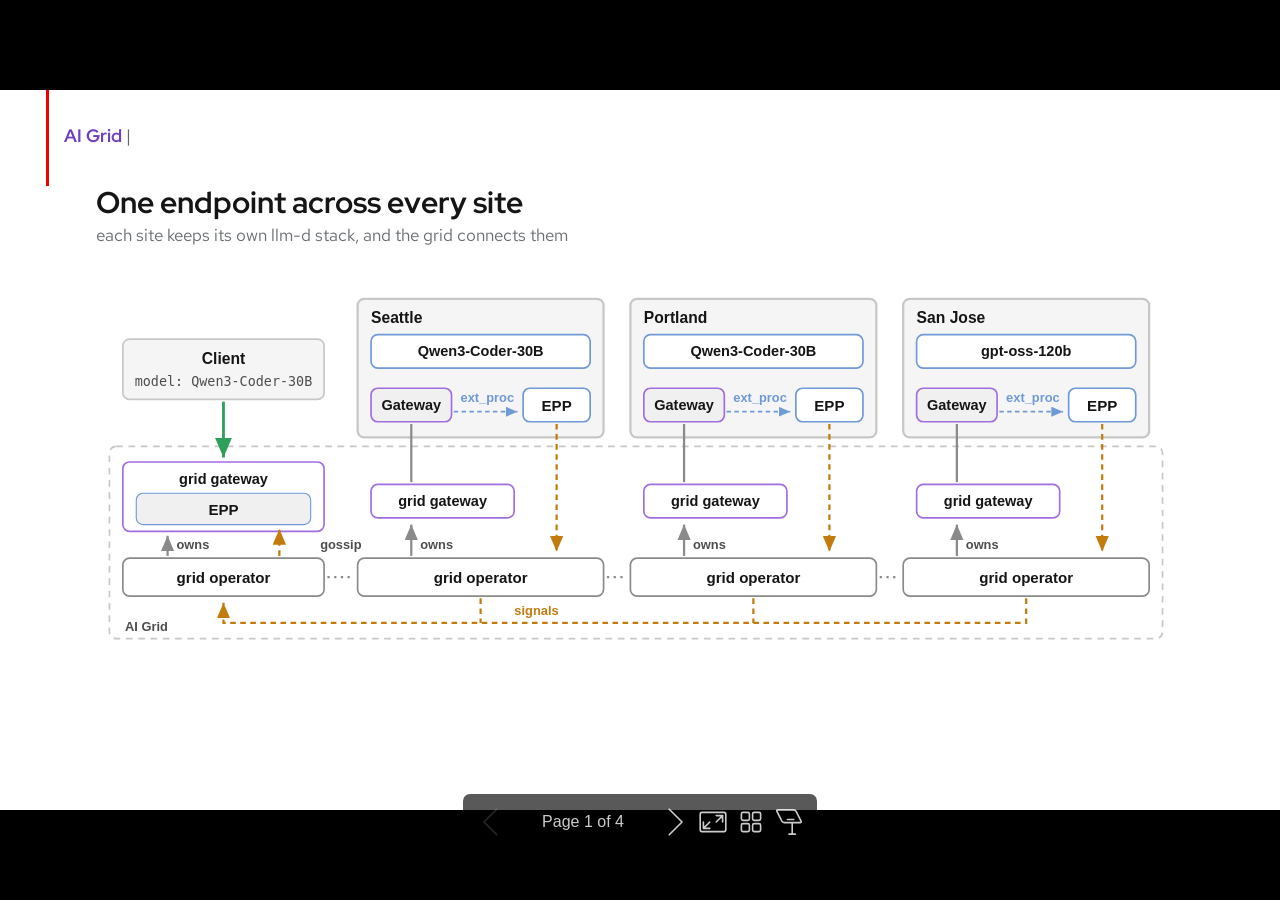
==== commit 100ba613: "Light theme; add the EPP rollup slide Signed-off-by: Sam Batschelet <sbatschelet@gmail.com>" ====
--- a/index.html
+++ b/index.html
@@ -1,4 +1,4 @@
-<!DOCTYPE html><html lang="en-US"><head><title>One endpoint across every site</title><meta property="og:title" content="One endpoint across every site"><meta charset="UTF-8"><meta name="viewport" content="width=device-width,height=device-height,initial-scale=1.0"><meta name="apple-mobile-web-app-capable" content="yes"><meta http-equiv="X-UA-Compatible" content="ie=edge"><meta property="og:type" content="website"><meta name="twitter:card" content="summary"><style>@media screen{body[data-bespoke-view=""] .bespoke-marp-parent>.bespoke-marp-osc>button,body[data-bespoke-view=next] .bespoke-marp-parent>.bespoke-marp-osc>button,body[data-bespoke-view=overview] button.bespoke-marp-overview-close,body[data-bespoke-view=presenter] .bespoke-marp-presenter-container .bespoke-marp-presenter-info-container .bespoke-marp-presenter-info-page-area .bespoke-marp-presenter-info-page,body[data-bespoke-view=presenter] .bespoke-marp-presenter-container .bespoke-marp-presenter-info-container button,body[data-bespoke-view=presenter] .bespoke-marp-presenter-container .bespoke-marp-presenter-note-container button{appearance:none;background-color:initial;border:0;color:inherit;cursor:pointer;font-size:inherit;opacity:.8;outline:none;padding:0;transition:opacity .2s linear;-webkit-tap-highlight-color:transparent}body[data-bespoke-view=""] .bespoke-marp-parent>.bespoke-marp-osc>button:disabled,body[data-bespoke-view=next] .bespoke-marp-parent>.bespoke-marp-osc>button:disabled,body[data-bespoke-view=overview] button.bespoke-marp-overview-close:disabled,body[data-bespoke-view=presenter] .bespoke-marp-presenter-container .bespoke-marp-presenter-info-container .bespoke-marp-presenter-info-page-area .bespoke-marp-presenter-info-page:disabled,body[data-bespoke-view=presenter] .bespoke-marp-presenter-container .bespoke-marp-presenter-info-container button:disabled,body[data-bespoke-view=presenter] .bespoke-marp-presenter-container .bespoke-marp-presenter-note-container button:disabled{cursor:not-allowed;opacity:.15!important}body[data-bespoke-view=""] .bespoke-marp-parent>.bespoke-marp-osc>button:hover,body[data-bespoke-view=next] .bespoke-marp-parent>.bespoke-marp-osc>button:hover,body[data-bespoke-view=overview] button.bespoke-marp-overview-close:hover,body[data-bespoke-view=presenter] .bespoke-marp-presenter-container .bespoke-marp-presenter-info-container .bespoke-marp-presenter-info-page-area .bespoke-marp-presenter-info-page:hover,body[data-bespoke-view=presenter] .bespoke-marp-presenter-container .bespoke-marp-presenter-info-container button:hover,body[data-bespoke-view=presenter] .bespoke-marp-presenter-container .bespoke-marp-presenter-note-container button:hover{opacity:1}body[data-bespoke-view=""] .bespoke-marp-parent>.bespoke-marp-osc>button:hover:active,body[data-bespoke-view=next] .bespoke-marp-parent>.bespoke-marp-osc>button:hover:active,body[data-bespoke-view=overview] button.bespoke-marp-overview-close:hover:active,body[data-bespoke-view=presenter] .bespoke-marp-presenter-container .bespoke-marp-presenter-info-container .bespoke-marp-presenter-info-page-area .bespoke-marp-presenter-info-page:hover:active,body[data-bespoke-view=presenter] .bespoke-marp-presenter-container .bespoke-marp-presenter-info-container button:hover:active,body[data-bespoke-view=presenter] .bespoke-marp-presenter-container .bespoke-marp-presenter-note-container button:hover:active{opacity:.6}body[data-bespoke-view=""] .bespoke-marp-parent>.bespoke-marp-osc>button:hover:not(:disabled),body[data-bespoke-view=next] .bespoke-marp-parent>.bespoke-marp-osc>button:hover:not(:disabled),body[data-bespoke-view=overview] button.bespoke-marp-overview-close:hover:not(:disabled),body[data-bespoke-view=presenter] .bespoke-marp-presenter-container .bespoke-marp-presenter-info-container .bespoke-marp-presenter-info-page-area .bespoke-marp-presenter-info-page:hover:not(:disabled),body[data-bespoke-view=presenter] .bespoke-marp-presenter-container .bespoke-marp-presenter-info-container button:hover:not(:disabled),body[data-bespoke-view=presenter] .bespoke-marp-presenter-container .bespoke-marp-presenter-note-container button:hover:not(:disabled){transition:none}body[data-bespoke-view=""] .bespoke-marp-parent>.bespoke-marp-osc>button[data-bespoke-marp-osc=prev],body[data-bespoke-view=next] .bespoke-marp-parent>.bespoke-marp-osc>button[data-bespoke-marp-osc=prev],body[data-bespoke-view=presenter] .bespoke-marp-presenter-container .bespoke-marp-presenter-info-container button.bespoke-marp-presenter-info-page-prev{background:#0000 url("[data-uri]") no-repeat 50%;background-size:contain;overflow:hidden;text-indent:100%;white-space:nowrap}body[data-bespoke-view=""] .bespoke-marp-parent>.bespoke-marp-osc>button[data-bespoke-marp-osc=next],body[data-bespoke-view=next] .bespoke-marp-parent>.bespoke-marp-osc>button[data-bespoke-marp-osc=next],body[data-bespoke-view=presenter] .bespoke-marp-presenter-container .bespoke-marp-presenter-info-container button.bespoke-marp-presenter-info-page-next{background:#0000 url("[data-uri]") no-repeat 50%;background-size:contain;overflow:hidden;text-indent:100%;white-space:nowrap}:is(body[data-bespoke-view=""],body[data-bespoke-view=next]) .bespoke-marp-parent>.bespoke-marp-osc>button[data-bespoke-marp-osc=fullscreen]{background:#0000 url("[data-uri]") no-repeat 50%;background-size:contain;overflow:hidden;text-indent:100%;white-space:nowrap}:is(body[data-bespoke-view=""],body[data-bespoke-view=next]) .bespoke-marp-parent>.bespoke-marp-osc>button.exit[data-bespoke-marp-osc=fullscreen]{background-image:url("[data-uri]")}:is(body[data-bespoke-view=""],body[data-bespoke-view=next]) .bespoke-marp-parent>.bespoke-marp-osc>button[data-bespoke-marp-osc=presenter]{background:#0000 url("[data-uri]") no-repeat 50%;background-size:contain;overflow:hidden;text-indent:100%;white-space:nowrap}body[data-bespoke-view=overview] button.bespoke-marp-overview-close,body[data-bespoke-view=presenter] .bespoke-marp-presenter-container .bespoke-marp-presenter-note-container button.bespoke-marp-presenter-note-bigger{background:#0000 url("[data-uri]") no-repeat 50%;background-size:contain;overflow:hidden;text-indent:100%;white-space:nowrap}body[data-bespoke-view=presenter] .bespoke-marp-presenter-container .bespoke-marp-presenter-note-container button.bespoke-marp-presenter-note-smaller{background:#0000 url("[data-uri]") no-repeat 50%;background-size:contain;overflow:hidden;text-indent:100%;white-space:nowrap}:is(body[data-bespoke-view=""],body[data-bespoke-view=next]) .bespoke-marp-parent>.bespoke-marp-osc>button[data-bespoke-marp-osc=overview]{background:#0000 url("[data-uri]") no-repeat 50%;background-size:contain;overflow:hidden;text-indent:100%;white-space:nowrap}}@keyframes __bespoke_marp_transition_reduced_outgoing__{0%{opacity:1}to{opacity:0}}@keyframes __bespoke_marp_transition_reduced_incoming__{0%{mix-blend-mode:plus-lighter;opacity:0}to{mix-blend-mode:plus-lighter;opacity:1}}.bespoke-marp-note,.bespoke-marp-osc,.bespoke-progress-parent{display:none;transition:none}@media screen{::view-transition-group(*){animation-duration:var(--marp-bespoke-transition-animation-duration,.5s);animation-timing-function:ease}::view-transition-new(*),::view-transition-old(*){animation-delay:0s;animation-direction:var(--marp-bespoke-transition-animation-direction,normal);animation-duration:var(--marp-bespoke-transition-animation-duration,.5s);animation-fill-mode:both;animation-name:var(--marp-bespoke-transition-animation-name,var(--marp-bespoke-transition-animation-name-fallback,__bespoke_marp_transition_no_animation__));mix-blend-mode:normal}::view-transition-old(*){--marp-bespoke-transition-animation-name-fallback:__bespoke_marp_transition_reduced_outgoing__;animation-timing-function:ease}::view-transition-new(*){--marp-bespoke-transition-animation-name-fallback:__bespoke_marp_transition_reduced_incoming__;animation-timing-function:ease}::view-transition-new(root),::view-transition-old(root){animation-timing-function:linear}::view-transition-new(__bespoke_marp_transition_osc__),::view-transition-old(__bespoke_marp_transition_osc__){animation-duration:0s!important;animation-name:__bespoke_marp_transition_osc__!important}::view-transition-new(__bespoke_marp_transition_osc__){opacity:0!important}.bespoke-marp-transition-warming-up::view-transition-group(*),.bespoke-marp-transition-warming-up::view-transition-new(*),.bespoke-marp-transition-warming-up::view-transition-old(*){animation-play-state:paused!important}body,html{height:100%;margin:0}body{background:#000;overflow:hidden}svg.bespoke-marp-slide{content-visibility:hidden;interactivity:inert;opacity:0;pointer-events:none;z-index:-1}svg.bespoke-marp-slide:not(.bespoke-marp-active) *{view-transition-name:none!important}svg.bespoke-marp-slide.bespoke-marp-active{content-visibility:visible;interactivity:auto;opacity:1;pointer-events:auto;z-index:0}svg.bespoke-marp-slide.bespoke-marp-active.bespoke-marp-active-ready *{animation-name:__bespoke_marp__!important}@supports not (content-visibility:hidden){svg.bespoke-marp-slide[data-bespoke-marp-load=hideable]{display:none}svg.bespoke-marp-slide[data-bespoke-marp-load=hideable].bespoke-marp-active{display:block}}}@media screen and (prefers-reduced-motion:reduce){svg.bespoke-marp-slide *{view-transition-name:none!important}}@media screen{[data-bespoke-marp-fragment=inactive]{visibility:hidden}:is(body[data-bespoke-view=""],body[data-bespoke-view=next]) .bespoke-marp-parent{inset:0;position:absolute}:is(body[data-bespoke-view=""],body[data-bespoke-view=next]) .bespoke-marp-parent>.bespoke-marp-osc{background:#000000a6;border-radius:7px;bottom:50px;color:#fff;contain:paint;display:block;font-family:Helvetica,Arial,sans-serif;font-size:16px;left:50%;line-height:0;opacity:1;padding:12px;position:absolute;touch-action:manipulation;transform:translateX(-50%);transition:opacity .2s linear;-webkit-user-select:none;user-select:none;view-transition-name:__bespoke_marp_transition_osc__;white-space:nowrap;will-change:transform;z-index:1}:is(body[data-bespoke-view=""],body[data-bespoke-view=next]) .bespoke-marp-parent>.bespoke-marp-osc>:where(*){margin-left:6px}:is(body[data-bespoke-view=""],body[data-bespoke-view=next]) .bespoke-marp-parent>.bespoke-marp-osc>:where(*):where(:first-child){margin-left:0}:is(body[data-bespoke-view=""],body[data-bespoke-view=next]) .bespoke-marp-parent>.bespoke-marp-osc>span{opacity:.8}:is(body[data-bespoke-view=""],body[data-bespoke-view=next]) .bespoke-marp-parent>.bespoke-marp-osc>span[data-bespoke-marp-osc=page]{display:inline-block;min-width:140px;text-align:center}:is(body[data-bespoke-view=""],body[data-bespoke-view=next]) .bespoke-marp-parent>.bespoke-marp-osc>button[data-bespoke-marp-osc=fullscreen],:is(body[data-bespoke-view=""],body[data-bespoke-view=next]) .bespoke-marp-parent>.bespoke-marp-osc>button[data-bespoke-marp-osc=next],:is(body[data-bespoke-view=""],body[data-bespoke-view=next]) .bespoke-marp-parent>.bespoke-marp-osc>button[data-bespoke-marp-osc=overview],:is(body[data-bespoke-view=""],body[data-bespoke-view=next]) .bespoke-marp-parent>.bespoke-marp-osc>button[data-bespoke-marp-osc=presenter],:is(body[data-bespoke-view=""],body[data-bespoke-view=next]) .bespoke-marp-parent>.bespoke-marp-osc>button[data-bespoke-marp-osc=prev]{height:32px;line-height:32px;width:32px}:is(body[data-bespoke-view=""],body[data-bespoke-view=next]) .bespoke-marp-parent.bespoke-marp-inactive{cursor:none}:is(body[data-bespoke-view=""],body[data-bespoke-view=next]) .bespoke-marp-parent.bespoke-marp-inactive>.bespoke-marp-osc{opacity:0;pointer-events:none}:is(body[data-bespoke-view=""],body[data-bespoke-view=next]) svg.bespoke-marp-slide{height:100%;left:0;position:absolute;top:0;width:100%}body[data-bespoke-view=""] .bespoke-progress-parent{background:#222;display:flex;height:5px;width:100%}body[data-bespoke-view=""] .bespoke-progress-parent+:where(.bespoke-marp-parent){top:5px}body[data-bespoke-view=""] .bespoke-progress-parent .bespoke-progress-bar{background:#0288d1;flex:0 0 0;transition:flex-basis .2s cubic-bezier(0,1,1,1)}body[data-bespoke-view=next]{background:#0000}body[data-bespoke-view=presenter]{background:#161616}body[data-bespoke-view=presenter] .bespoke-marp-presenter-container{display:grid;font-family:Helvetica,Arial,sans-serif;grid-template:"current dragbar next" minmax(140px,1fr) "current dragbar note" 2fr "info    dragbar note" 3em;grid-template-columns:minmax(3px,var(--bespoke-marp-presenter-split-ratio,66%)) 0 minmax(3px,1fr);height:100%;left:0;position:absolute;top:0;width:100%}body[data-bespoke-view=presenter] .bespoke-marp-presenter-container :where(.bespoke-marp-parent){grid-area:current;overflow:hidden;position:relative}body[data-bespoke-view=presenter] .bespoke-marp-presenter-container :where(.bespoke-marp-parent) :where(svg.bespoke-marp-slide){height:calc(100% - 40px);left:20px;pointer-events:none;position:absolute;top:20px;-webkit-user-select:none;user-select:none;width:calc(100% - 40px)}body[data-bespoke-view=presenter] .bespoke-marp-presenter-container :where(.bespoke-marp-parent) :where(svg.bespoke-marp-slide).bespoke-marp-active{filter:drop-shadow(0 3px 10px rgba(0,0,0,.5))}body[data-bespoke-view=presenter] .bespoke-marp-presenter-container .bespoke-marp-presenter-dragbar-container{background:#0288d1;cursor:col-resize;grid-area:dragbar;margin-left:-3px;opacity:0;position:relative;transition:opacity .4s linear .1s;width:6px;z-index:10}body[data-bespoke-view=presenter] .bespoke-marp-presenter-container .bespoke-marp-presenter-dragbar-container:hover{opacity:1}body[data-bespoke-view=presenter] .bespoke-marp-presenter-container .bespoke-marp-presenter-dragbar-container.active{opacity:1;transition-delay:0s}body[data-bespoke-view=presenter] .bespoke-marp-presenter-container .bespoke-marp-presenter-next-container{background:#222;cursor:pointer;display:none;grid-area:next;overflow:hidden;position:relative}body[data-bespoke-view=presenter] .bespoke-marp-presenter-container .bespoke-marp-presenter-next-container.active{display:block}body[data-bespoke-view=presenter] .bespoke-marp-presenter-container .bespoke-marp-presenter-next-container iframe.bespoke-marp-presenter-next{background:#0000;border:0;display:block;filter:drop-shadow(0 3px 10px rgba(0,0,0,.5));height:calc(100% - 40px);left:20px;pointer-events:none;position:absolute;interactivity:inert;top:20px;-webkit-user-select:none;user-select:none;width:calc(100% - 40px)}body[data-bespoke-view=presenter] .bespoke-marp-presenter-container .bespoke-marp-presenter-note-container{background:#222;color:#eee;grid-area:note;position:relative;z-index:1}body[data-bespoke-view=presenter] .bespoke-marp-presenter-container .bespoke-marp-presenter-note-container button{height:1.5em;line-height:1.5em;width:1.5em}body[data-bespoke-view=presenter] .bespoke-marp-presenter-container .bespoke-marp-presenter-note-container .bespoke-marp-presenter-note-wrapper{display:block;inset:0;position:absolute}body[data-bespoke-view=presenter] .bespoke-marp-presenter-container .bespoke-marp-presenter-note-container .bespoke-marp-presenter-note-buttons{background:#000000a6;border-radius:4px;bottom:0;display:flex;gap:4px;margin:12px;opacity:0;padding:6px;pointer-events:none;position:absolute;right:0;transition:opacity .2s linear}body[data-bespoke-view=presenter] .bespoke-marp-presenter-container .bespoke-marp-presenter-note-container .bespoke-marp-presenter-note-buttons:focus-within,body[data-bespoke-view=presenter] .bespoke-marp-presenter-container .bespoke-marp-presenter-note-container .bespoke-marp-presenter-note-wrapper:focus-within+.bespoke-marp-presenter-note-buttons,body[data-bespoke-view=presenter] .bespoke-marp-presenter-container .bespoke-marp-presenter-note-container:hover .bespoke-marp-presenter-note-buttons{opacity:1;pointer-events:auto}body[data-bespoke-view=presenter] .bespoke-marp-presenter-container .bespoke-marp-presenter-note-container .bespoke-marp-note{box-sizing:border-box;font-size:calc(1.1em*var(--bespoke-marp-note-font-scale, 1));height:calc(100% - 40px);margin:20px;overflow:auto;padding-right:3px;white-space:pre-wrap;width:calc(100% - 40px);word-wrap:break-word;scrollbar-color:#eeeeee80 #0000;scrollbar-width:thin}body[data-bespoke-view=presenter] .bespoke-marp-presenter-container .bespoke-marp-presenter-note-container .bespoke-marp-note::-webkit-scrollbar{width:6px}body[data-bespoke-view=presenter] .bespoke-marp-presenter-container .bespoke-marp-presenter-note-container .bespoke-marp-note::-webkit-scrollbar-track{background:#0000}body[data-bespoke-view=presenter] .bespoke-marp-presenter-container .bespoke-marp-presenter-note-container .bespoke-marp-note::-webkit-scrollbar-thumb{background:#eeeeee80;border-radius:6px}body[data-bespoke-view=presenter] .bespoke-marp-presenter-container .bespoke-marp-presenter-note-container .bespoke-marp-note:empty{pointer-events:none}body[data-bespoke-view=presenter] .bespoke-marp-presenter-container .bespoke-marp-presenter-note-container .bespoke-marp-note.active{display:block}body[data-bespoke-view=presenter] .bespoke-marp-presenter-container .bespoke-marp-presenter-note-container .bespoke-marp-note p:first-child{margin-top:0}body[data-bespoke-view=presenter] .bespoke-marp-presenter-container .bespoke-marp-presenter-note-container .bespoke-marp-note p:last-child{margin-bottom:0}body[data-bespoke-view=presenter] .bespoke-marp-presenter-container .bespoke-marp-presenter-info-container{align-items:center;box-sizing:border-box;color:#eee;display:flex;flex-wrap:nowrap;grid-area:info;justify-content:center;overflow:hidden;padding:0 10px}body[data-bespoke-view=presenter] .bespoke-marp-presenter-container .bespoke-marp-presenter-info-container :is(.bespoke-marp-presenter-info-page-area,.bespoke-marp-presenter-info-time,.bespoke-marp-presenter-info-timer){box-sizing:border-box;display:block;padding:0 10px;white-space:nowrap;width:100%}body[data-bespoke-view=presenter] .bespoke-marp-presenter-container .bespoke-marp-presenter-info-container button{height:1.5em;line-height:1.5em;width:1.5em}body[data-bespoke-view=presenter] .bespoke-marp-presenter-container .bespoke-marp-presenter-info-container .bespoke-marp-presenter-info-page-area{order:2;text-align:center}body[data-bespoke-view=presenter] .bespoke-marp-presenter-container .bespoke-marp-presenter-info-container .bespoke-marp-presenter-info-page-area .bespoke-marp-presenter-info-page{display:inline-block;min-width:120px;text-align:center}body[data-bespoke-view=presenter] .bespoke-marp-presenter-container .bespoke-marp-presenter-info-container .bespoke-marp-presenter-info-time{color:#999;order:1;text-align:left}body[data-bespoke-view=presenter] .bespoke-marp-presenter-container .bespoke-marp-presenter-info-container .bespoke-marp-presenter-info-timer{color:#999;order:3;text-align:right}body[data-bespoke-view=presenter] .bespoke-marp-presenter-container .bespoke-marp-presenter-info-container .bespoke-marp-presenter-info-timer:hover{cursor:pointer}body[data-bespoke-view=overview]{background:#161616;overflow:auto}body[data-bespoke-view=overview] [data-bespoke-marp-fragment=inactive]{visibility:visible}body[data-bespoke-view=overview] .bespoke-marp-overview-header{backdrop-filter:blur(4px);background:#222222d9;box-shadow:0 3px 10px #00000080;box-sizing:border-box;display:flex;height:48px;inset:0 0 auto;justify-content:flex-end;padding:10px;position:fixed;z-index:1}body[data-bespoke-view=overview] button.bespoke-marp-overview-close{height:28px;line-height:28px;transform:rotate(45deg);width:28px}body[data-bespoke-view=overview] .bespoke-marp-parent{display:grid;gap:40px;grid-template-columns:repeat(auto-fit,minmax(0,240px));justify-content:space-around;padding:30px}body[data-bespoke-view=overview] .bespoke-marp-parent svg.bespoke-marp-slide{--bov-selected:#0000;--bov-focus:#161616;--bov-focus-outline:#0000;background-image:conic-gradient(#161616 0 0),conic-gradient(var(--bov-focus) 0 0),conic-gradient(var(--bov-focus-outline) 0 0),conic-gradient(var(--bov-selected) 0 0);background-position:5px 5px,3px 3px,2px 2px,0 0;background-repeat:no-repeat;background-size:calc(100% - 10px) calc(100% - 10px),calc(100% - 6px) calc(100% - 6px),calc(100% - 4px) calc(100% - 4px),100% 100%;content-visibility:visible;cursor:pointer;filter:drop-shadow(0 3px 10px rgba(0,0,0,.5));margin:-6px;padding:6px;interactivity:auto;opacity:1;outline:0;pointer-events:auto;scroll-margin-block:30px;width:100%;z-index:0}body[data-bespoke-view=overview] .bespoke-marp-parent svg.bespoke-marp-slide *,body[data-bespoke-view=overview] .bespoke-marp-parent svg.bespoke-marp-slide.bespoke-marp-active *{pointer-events:none;interactivity:inert}body[data-bespoke-view=overview] .bespoke-marp-parent :is(svg.bespoke-marp-slide:active,svg.bespoke-marp-slide:focus-visible,svg.bespoke-marp-slide:hover){--bov-focus-outline:#161616}body[data-bespoke-view=overview] .bespoke-marp-parent svg.bespoke-marp-slide:focus-visible,body[data-bespoke-view=overview] .bespoke-marp-parent svg.bespoke-marp-slide:hover{--bov-focus:#999}body[data-bespoke-view=overview] .bespoke-marp-parent svg.bespoke-marp-slide:active{--bov-focus:#eee}body[data-bespoke-view=overview] .bespoke-marp-parent svg.bespoke-marp-slide.bespoke-marp-active{--bov-selected:#0288d1}body[data-bespoke-view=overview]:has(.bespoke-marp-overview-header) .bespoke-marp-parent{padding-top:78px}body[data-bespoke-view=overview]:has(.bespoke-marp-overview-header) .bespoke-marp-parent svg.bespoke-marp-slide{scroll-margin-top:78px}.bespoke-marp-overview{background:#000000a6;inset:0;opacity:0;pointer-events:none;position:fixed;transition:opacity .1s ease;z-index:10}.bespoke-marp-overview iframe{background:#222;border:0;display:block;height:100%;left:0;position:absolute;top:0;width:100%}.bespoke-marp-overview[data-open="1"]{opacity:1;pointer-events:auto}}@media print{.bespoke-marp-overview,.bespoke-marp-presenter-info-container,.bespoke-marp-presenter-next-container,.bespoke-marp-presenter-note-container{display:none}}</style><style>@import url('https://fonts.googleapis.com/css2?family=Red+Hat+Display:wght@400;500;700;900&family=Red+Hat+Text:wght@400;500;700&family=Red+Hat+Mono:wght@400;500;700&display=swap');div#\:\$p > svg > foreignObject > section{width:1280px;height:720px;box-sizing:border-box;overflow:hidden;position:relative;scroll-snap-align:center center;-webkit-text-size-adjust:100%;text-size-adjust:100%}div#\:\$p > svg > foreignObject > section::after{bottom:0;content:attr(data-marpit-pagination);padding:inherit;pointer-events:none;position:absolute;right:0}div#\:\$p > svg > foreignObject > section:not([data-marpit-pagination])::after{display:none}div#\:\$p > svg > foreignObject > section :where(:is(h1, marp-h1)){font-size:2em;margin-block:0.67em}div#\:\$p > svg > foreignObject > section section:where(:is(h1, marp-h1)){--marpit-root-font-size: 2em}div#\:\$p > svg > foreignObject > section video::-webkit-media-controls{will-change:transform}@page {size:1280px 720px;margin:0}@media print{html, body{background-color:#fff;margin:0;page-break-inside:avoid;break-inside:avoid-page}div#\:\$p > svg > foreignObject > section{page-break-before:always;break-before:page}div#\:\$p > svg > foreignObject > section, div#\:\$p > svg > foreignObject > section *{-webkit-print-color-adjust:exact!important;animation-delay:0s!important;animation-duration:0s!important;color-adjust:exact!important;print-color-adjust:exact!important;transition:none!important}div#\:\$p > svg[data-marpit-svg]{display:block;height:100vh;width:100vw}}div#\:\$p > svg > foreignObject > :where(section){container-type:size}div#\:\$p > svg > foreignObject > section img[data-marp-twemoji]{background:transparent;height:1em;margin:0 .05em 0 .1em;vertical-align:-.1em;width:1em}div#\:\$p > svg > foreignObject > :where(section):not([\20 root]){--bg:#1F1F1F;--fg:#fff;--sub:#BDBDBD;--grey:#C9C9C9;--greya:#8a8a8a;--purple:#A06EE0;--kvtx:#C9B8F0;--green:#3DDC84;--amber:#E6A53D;--blue:#6f9ad6;--card:#26262E;--bd:#6A6A78;--purpbg:#241d36;--greenbg:#16331F;--red:#EE0000;--cmt:#9aa0a6;}div#\:\$p > svg > foreignObject > section{background:var(--bg);color:var(--fg);font-family:'Red Hat Text',system-ui,sans-serif;padding:92px 96px 70px 96px;font-size:21px;position:relative}div#\:\$p > svg > foreignObject > section{--marpit-root-font-size:21px}div#\:\$p > svg > foreignObject > section::before{content:'';position:absolute;left:46px;top:0;width:3px;height:96px;background:var(--red)}div#\:\$p > svg > foreignObject > section::after{position:absolute;right:60px;bottom:34px;width:118px;height:28px;background:url('redhat-logo.png') no-repeat right center;background-size:contain}div#\:\$p > svg > foreignObject > section{counter-increment:p}div#\:\$p > svg > foreignObject > section header{position:absolute;left:64px;top:34px;font-family:'Red Hat Display';font-weight:700;font-size:18px;color:var(--purple)}div#\:\$p > svg > foreignObject > section header::after{content:'  |';color:#666;font-weight:400}div#\:\$p > svg > foreignObject > section :is(h1, marp-h1){font-family:'Red Hat Display';font-weight:700;font-size:30px;margin:0 0 2px 0}div#\:\$p > svg > foreignObject > section :is(h1, marp-h1) + p{color:var(--sub);margin:0 0 26px 0;font-size:17px}div#\:\$p > svg > foreignObject > section ul{list-style:none;padding:0;margin:18px 0}div#\:\$p > svg > foreignObject > section ul li{position:relative;padding:0 0 16px 30px;font-size:21px;line-height:1.35}div#\:\$p > svg > foreignObject > section ul li::before{content:'';position:absolute;left:0;top:9px;width:10px;height:10px;border-radius:50%;background:var(--green)}div#\:\$p > svg > foreignObject > section strong{color:#fff;font-weight:700}div#\:\$p > svg > foreignObject > section em{color:var(--grey);font-style:normal}div#\:\$p > svg > foreignObject > section code{font-family:'Red Hat Mono';color:var(--kvtx);background:#2a2440;padding:1px 6px;border-radius:4px;font-size:0.85em}div#\:\$p > svg > foreignObject > section .take{position:absolute;left:96px;right:96px;bottom:96px;font-size:18px}div#\:\$p > svg > foreignObject > section section.take{--marpit-root-font-size:18px}div#\:\$p > svg > foreignObject > section .cite{position:absolute;left:96px;bottom:54px;font-family:'Red Hat Mono';font-size:12px;color:var(--cmt)}div#\:\$p > svg > foreignObject > section section.cite{--marpit-root-font-size:12px}div#\:\$p > svg > foreignObject > section .scorecard{display:grid;grid-template-columns:200px repeat(8,1fr);gap:8px;margin-top:18px}div#\:\$p > svg > foreignObject > section .scorecard .lbl{text-align:right;align-self:center;padding-right:10px;font-weight:700}div#\:\$p > svg > foreignObject > section .scorecard .h{text-align:center;color:var(--grey);font-size:15px;padding-bottom:2px}div#\:\$p > svg > foreignObject > section .scorecard div#\:\$p > svg > foreignObject > section section.h{--marpit-root-font-size:15px}div#\:\$p > svg > foreignObject > section .scorecard .c{background:var(--card);border:1px solid var(--bd);border-radius:7px;text-align:center;padding:10px 0;font-family:'Red Hat Mono'}div#\:\$p > svg > foreignObject > section .scorecard .hold{background:var(--purpbg);border-color:var(--purple);color:var(--kvtx)}div#\:\$p > svg > foreignObject > section .scorecard .pick{background:var(--greenbg);border:2px solid var(--green);color:var(--green);font-weight:700}div#\:\$p > svg > foreignObject > section .scorecard .dim{color:var(--greya)}div#\:\$p > svg > foreignObject > section .hiw{display:flex;gap:34px;margin-top:6px}div#\:\$p > svg > foreignObject > section .hiw .panel{flex:1;border:1px solid var(--bd);border-radius:12px;padding:14px 16px 18px;background:#232329}div#\:\$p > svg > foreignObject > section .hiw .ptitle{text-align:center;color:var(--purple);font-family:'Red Hat Display';font-weight:700;font-size:17px;margin-bottom:10px}div#\:\$p > svg > foreignObject > section .hiw div#\:\$p > svg > foreignObject > section section.ptitle{--marpit-root-font-size:17px}div#\:\$p > svg > foreignObject > section .hiw .node{width:230px;margin:0 auto;text-align:center;background:var(--card);border:1.5px solid var(--bd);border-radius:8px;padding:9px 8px;font-weight:700;font-size:16px}div#\:\$p > svg > foreignObject > section .hiw div#\:\$p > svg > foreignObject > section section.node{--marpit-root-font-size:16px}div#\:\$p > svg > foreignObject > section .hiw .node :is(span, marp-span){display:block;font-weight:400;color:var(--sub);font-size:12px;margin-top:2px}div#\:\$p > svg > foreignObject > section .hiw .edge{text-align:center;color:var(--greya);font-size:11px;margin:7px 0}div#\:\$p > svg > foreignObject > section .hiw div#\:\$p > svg > foreignObject > section section.edge{--marpit-root-font-size:11px}div#\:\$p > svg > foreignObject > section .hiw .row{display:flex;gap:10px;justify-content:center}div#\:\$p > svg > foreignObject > section .hiw .ep{flex:1;text-align:center;border-radius:8px;padding:9px 4px;font-weight:700;font-size:13px}div#\:\$p > svg > foreignObject > section .hiw div#\:\$p > svg > foreignObject > section section.ep{--marpit-root-font-size:13px}div#\:\$p > svg > foreignObject > section .hiw .ep :is(span, marp-span){display:block;font-weight:400;font-size:10px;margin-top:2px}div#\:\$p > svg > foreignObject > section .hiw .vllm{background:#2a2410;border:1.5px solid var(--amber);color:var(--amber)}div#\:\$p > svg > foreignObject > section .hiw .cluster{background:var(--greenbg);border:1.5px solid var(--green);color:var(--green)}div#\:\$p > svg > foreignObject > section.full{padding:0}div#\:\$p > svg > foreignObject > section.full::before, div#\:\$p > svg > foreignObject > section.full::after{display:none}div#\:\$p > svg > foreignObject > section.full iframe{border:0;width:100%;height:100%;display:block}div#\:\$p > svg > foreignObject > section[data-marpit-advanced-background="background"]{columns:initial!important;display:block!important;padding:0!important}div#\:\$p > svg > foreignObject > section[data-marpit-advanced-background="background"]::before, div#\:\$p > svg > foreignObject > section[data-marpit-advanced-background="background"]::after, div#\:\$p > svg > foreignObject > section[data-marpit-advanced-background="content"]::before, div#\:\$p > svg > foreignObject > section[data-marpit-advanced-background="content"]::after{display:none!important}div#\:\$p > svg > foreignObject > section[data-marpit-advanced-background="background"] > div[data-marpit-advanced-background-container]{all:initial;display:flex;flex-direction:row;height:100%;overflow:hidden;width:100%}div#\:\$p > svg > foreignObject > section[data-marpit-advanced-background="background"] > div[data-marpit-advanced-background-container][data-marpit-advanced-background-direction="vertical"]{flex-direction:column}div#\:\$p > svg > foreignObject > section[data-marpit-advanced-background="background"][data-marpit-advanced-background-split] > div[data-marpit-advanced-background-container]{width:var(--marpit-advanced-background-split, 50%)}div#\:\$p > svg > foreignObject > section[data-marpit-advanced-background="background"][data-marpit-advanced-background-split="right"] > div[data-marpit-advanced-background-container]{margin-left:calc(100% - var(--marpit-advanced-background-split, 50%))}div#\:\$p > svg > foreignObject > section[data-marpit-advanced-background="background"] > div[data-marpit-advanced-background-container] > figure{all:initial;background-position:center;background-repeat:no-repeat;background-size:cover;flex:auto;margin:0}div#\:\$p > svg > foreignObject > section[data-marpit-advanced-background="background"] > div[data-marpit-advanced-background-container] > figure > figcaption{position:absolute;border:0;clip:rect(0, 0, 0, 0);height:1px;margin:-1px;overflow:hidden;padding:0;white-space:nowrap;width:1px}div#\:\$p > svg > foreignObject > section[data-marpit-advanced-background="content"], div#\:\$p > svg > foreignObject > section[data-marpit-advanced-background="pseudo"]{background:transparent!important}div#\:\$p > svg > foreignObject > section[data-marpit-advanced-background="pseudo"], div#\:\$p > svg[data-marpit-svg] > foreignObject[data-marpit-advanced-background="pseudo"]{pointer-events:none!important}div#\:\$p > svg > foreignObject > section[data-marpit-advanced-background-split]{width:100%;height:100%}
+<!DOCTYPE html><html lang="en-US"><head><title>One endpoint across every site</title><meta property="og:title" content="One endpoint across every site"><meta charset="UTF-8"><meta name="viewport" content="width=device-width,height=device-height,initial-scale=1.0"><meta name="apple-mobile-web-app-capable" content="yes"><meta http-equiv="X-UA-Compatible" content="ie=edge"><meta property="og:type" content="website"><meta name="twitter:card" content="summary"><style>@media screen{body[data-bespoke-view=""] .bespoke-marp-parent>.bespoke-marp-osc>button,body[data-bespoke-view=next] .bespoke-marp-parent>.bespoke-marp-osc>button,body[data-bespoke-view=overview] button.bespoke-marp-overview-close,body[data-bespoke-view=presenter] .bespoke-marp-presenter-container .bespoke-marp-presenter-info-container .bespoke-marp-presenter-info-page-area .bespoke-marp-presenter-info-page,body[data-bespoke-view=presenter] .bespoke-marp-presenter-container .bespoke-marp-presenter-info-container button,body[data-bespoke-view=presenter] .bespoke-marp-presenter-container .bespoke-marp-presenter-note-container button{appearance:none;background-color:initial;border:0;color:inherit;cursor:pointer;font-size:inherit;opacity:.8;outline:none;padding:0;transition:opacity .2s linear;-webkit-tap-highlight-color:transparent}body[data-bespoke-view=""] .bespoke-marp-parent>.bespoke-marp-osc>button:disabled,body[data-bespoke-view=next] .bespoke-marp-parent>.bespoke-marp-osc>button:disabled,body[data-bespoke-view=overview] button.bespoke-marp-overview-close:disabled,body[data-bespoke-view=presenter] .bespoke-marp-presenter-container .bespoke-marp-presenter-info-container .bespoke-marp-presenter-info-page-area .bespoke-marp-presenter-info-page:disabled,body[data-bespoke-view=presenter] .bespoke-marp-presenter-container .bespoke-marp-presenter-info-container button:disabled,body[data-bespoke-view=presenter] .bespoke-marp-presenter-container .bespoke-marp-presenter-note-container button:disabled{cursor:not-allowed;opacity:.15!important}body[data-bespoke-view=""] .bespoke-marp-parent>.bespoke-marp-osc>button:hover,body[data-bespoke-view=next] .bespoke-marp-parent>.bespoke-marp-osc>button:hover,body[data-bespoke-view=overview] button.bespoke-marp-overview-close:hover,body[data-bespoke-view=presenter] .bespoke-marp-presenter-container .bespoke-marp-presenter-info-container .bespoke-marp-presenter-info-page-area .bespoke-marp-presenter-info-page:hover,body[data-bespoke-view=presenter] .bespoke-marp-presenter-container .bespoke-marp-presenter-info-container button:hover,body[data-bespoke-view=presenter] .bespoke-marp-presenter-container .bespoke-marp-presenter-note-container button:hover{opacity:1}body[data-bespoke-view=""] .bespoke-marp-parent>.bespoke-marp-osc>button:hover:active,body[data-bespoke-view=next] .bespoke-marp-parent>.bespoke-marp-osc>button:hover:active,body[data-bespoke-view=overview] button.bespoke-marp-overview-close:hover:active,body[data-bespoke-view=presenter] .bespoke-marp-presenter-container .bespoke-marp-presenter-info-container .bespoke-marp-presenter-info-page-area .bespoke-marp-presenter-info-page:hover:active,body[data-bespoke-view=presenter] .bespoke-marp-presenter-container .bespoke-marp-presenter-info-container button:hover:active,body[data-bespoke-view=presenter] .bespoke-marp-presenter-container .bespoke-marp-presenter-note-container button:hover:active{opacity:.6}body[data-bespoke-view=""] .bespoke-marp-parent>.bespoke-marp-osc>button:hover:not(:disabled),body[data-bespoke-view=next] .bespoke-marp-parent>.bespoke-marp-osc>button:hover:not(:disabled),body[data-bespoke-view=overview] button.bespoke-marp-overview-close:hover:not(:disabled),body[data-bespoke-view=presenter] .bespoke-marp-presenter-container .bespoke-marp-presenter-info-container .bespoke-marp-presenter-info-page-area .bespoke-marp-presenter-info-page:hover:not(:disabled),body[data-bespoke-view=presenter] .bespoke-marp-presenter-container .bespoke-marp-presenter-info-container button:hover:not(:disabled),body[data-bespoke-view=presenter] .bespoke-marp-presenter-container .bespoke-marp-presenter-note-container button:hover:not(:disabled){transition:none}body[data-bespoke-view=""] .bespoke-marp-parent>.bespoke-marp-osc>button[data-bespoke-marp-osc=prev],body[data-bespoke-view=next] .bespoke-marp-parent>.bespoke-marp-osc>button[data-bespoke-marp-osc=prev],body[data-bespoke-view=presenter] .bespoke-marp-presenter-container .bespoke-marp-presenter-info-container button.bespoke-marp-presenter-info-page-prev{background:#0000 url("[data-uri]") no-repeat 50%;background-size:contain;overflow:hidden;text-indent:100%;white-space:nowrap}body[data-bespoke-view=""] .bespoke-marp-parent>.bespoke-marp-osc>button[data-bespoke-marp-osc=next],body[data-bespoke-view=next] .bespoke-marp-parent>.bespoke-marp-osc>button[data-bespoke-marp-osc=next],body[data-bespoke-view=presenter] .bespoke-marp-presenter-container .bespoke-marp-presenter-info-container button.bespoke-marp-presenter-info-page-next{background:#0000 url("[data-uri]") no-repeat 50%;background-size:contain;overflow:hidden;text-indent:100%;white-space:nowrap}:is(body[data-bespoke-view=""],body[data-bespoke-view=next]) .bespoke-marp-parent>.bespoke-marp-osc>button[data-bespoke-marp-osc=fullscreen]{background:#0000 url("[data-uri]") no-repeat 50%;background-size:contain;overflow:hidden;text-indent:100%;white-space:nowrap}:is(body[data-bespoke-view=""],body[data-bespoke-view=next]) .bespoke-marp-parent>.bespoke-marp-osc>button.exit[data-bespoke-marp-osc=fullscreen]{background-image:url("[data-uri]")}:is(body[data-bespoke-view=""],body[data-bespoke-view=next]) .bespoke-marp-parent>.bespoke-marp-osc>button[data-bespoke-marp-osc=presenter]{background:#0000 url("[data-uri]") no-repeat 50%;background-size:contain;overflow:hidden;text-indent:100%;white-space:nowrap}body[data-bespoke-view=overview] button.bespoke-marp-overview-close,body[data-bespoke-view=presenter] .bespoke-marp-presenter-container .bespoke-marp-presenter-note-container button.bespoke-marp-presenter-note-bigger{background:#0000 url("[data-uri]") no-repeat 50%;background-size:contain;overflow:hidden;text-indent:100%;white-space:nowrap}body[data-bespoke-view=presenter] .bespoke-marp-presenter-container .bespoke-marp-presenter-note-container button.bespoke-marp-presenter-note-smaller{background:#0000 url("[data-uri]") no-repeat 50%;background-size:contain;overflow:hidden;text-indent:100%;white-space:nowrap}:is(body[data-bespoke-view=""],body[data-bespoke-view=next]) .bespoke-marp-parent>.bespoke-marp-osc>button[data-bespoke-marp-osc=overview]{background:#0000 url("[data-uri]") no-repeat 50%;background-size:contain;overflow:hidden;text-indent:100%;white-space:nowrap}}@keyframes __bespoke_marp_transition_reduced_outgoing__{0%{opacity:1}to{opacity:0}}@keyframes __bespoke_marp_transition_reduced_incoming__{0%{mix-blend-mode:plus-lighter;opacity:0}to{mix-blend-mode:plus-lighter;opacity:1}}.bespoke-marp-note,.bespoke-marp-osc,.bespoke-progress-parent{display:none;transition:none}@media screen{::view-transition-group(*){animation-duration:var(--marp-bespoke-transition-animation-duration,.5s);animation-timing-function:ease}::view-transition-new(*),::view-transition-old(*){animation-delay:0s;animation-direction:var(--marp-bespoke-transition-animation-direction,normal);animation-duration:var(--marp-bespoke-transition-animation-duration,.5s);animation-fill-mode:both;animation-name:var(--marp-bespoke-transition-animation-name,var(--marp-bespoke-transition-animation-name-fallback,__bespoke_marp_transition_no_animation__));mix-blend-mode:normal}::view-transition-old(*){--marp-bespoke-transition-animation-name-fallback:__bespoke_marp_transition_reduced_outgoing__;animation-timing-function:ease}::view-transition-new(*){--marp-bespoke-transition-animation-name-fallback:__bespoke_marp_transition_reduced_incoming__;animation-timing-function:ease}::view-transition-new(root),::view-transition-old(root){animation-timing-function:linear}::view-transition-new(__bespoke_marp_transition_osc__),::view-transition-old(__bespoke_marp_transition_osc__){animation-duration:0s!important;animation-name:__bespoke_marp_transition_osc__!important}::view-transition-new(__bespoke_marp_transition_osc__){opacity:0!important}.bespoke-marp-transition-warming-up::view-transition-group(*),.bespoke-marp-transition-warming-up::view-transition-new(*),.bespoke-marp-transition-warming-up::view-transition-old(*){animation-play-state:paused!important}body,html{height:100%;margin:0}body{background:#000;overflow:hidden}svg.bespoke-marp-slide{content-visibility:hidden;interactivity:inert;opacity:0;pointer-events:none;z-index:-1}svg.bespoke-marp-slide:not(.bespoke-marp-active) *{view-transition-name:none!important}svg.bespoke-marp-slide.bespoke-marp-active{content-visibility:visible;interactivity:auto;opacity:1;pointer-events:auto;z-index:0}svg.bespoke-marp-slide.bespoke-marp-active.bespoke-marp-active-ready *{animation-name:__bespoke_marp__!important}@supports not (content-visibility:hidden){svg.bespoke-marp-slide[data-bespoke-marp-load=hideable]{display:none}svg.bespoke-marp-slide[data-bespoke-marp-load=hideable].bespoke-marp-active{display:block}}}@media screen and (prefers-reduced-motion:reduce){svg.bespoke-marp-slide *{view-transition-name:none!important}}@media screen{[data-bespoke-marp-fragment=inactive]{visibility:hidden}:is(body[data-bespoke-view=""],body[data-bespoke-view=next]) .bespoke-marp-parent{inset:0;position:absolute}:is(body[data-bespoke-view=""],body[data-bespoke-view=next]) .bespoke-marp-parent>.bespoke-marp-osc{background:#000000a6;border-radius:7px;bottom:50px;color:#fff;contain:paint;display:block;font-family:Helvetica,Arial,sans-serif;font-size:16px;left:50%;line-height:0;opacity:1;padding:12px;position:absolute;touch-action:manipulation;transform:translateX(-50%);transition:opacity .2s linear;-webkit-user-select:none;user-select:none;view-transition-name:__bespoke_marp_transition_osc__;white-space:nowrap;will-change:transform;z-index:1}:is(body[data-bespoke-view=""],body[data-bespoke-view=next]) .bespoke-marp-parent>.bespoke-marp-osc>:where(*){margin-left:6px}:is(body[data-bespoke-view=""],body[data-bespoke-view=next]) .bespoke-marp-parent>.bespoke-marp-osc>:where(*):where(:first-child){margin-left:0}:is(body[data-bespoke-view=""],body[data-bespoke-view=next]) .bespoke-marp-parent>.bespoke-marp-osc>span{opacity:.8}:is(body[data-bespoke-view=""],body[data-bespoke-view=next]) .bespoke-marp-parent>.bespoke-marp-osc>span[data-bespoke-marp-osc=page]{display:inline-block;min-width:140px;text-align:center}:is(body[data-bespoke-view=""],body[data-bespoke-view=next]) .bespoke-marp-parent>.bespoke-marp-osc>button[data-bespoke-marp-osc=fullscreen],:is(body[data-bespoke-view=""],body[data-bespoke-view=next]) .bespoke-marp-parent>.bespoke-marp-osc>button[data-bespoke-marp-osc=next],:is(body[data-bespoke-view=""],body[data-bespoke-view=next]) .bespoke-marp-parent>.bespoke-marp-osc>button[data-bespoke-marp-osc=overview],:is(body[data-bespoke-view=""],body[data-bespoke-view=next]) .bespoke-marp-parent>.bespoke-marp-osc>button[data-bespoke-marp-osc=presenter],:is(body[data-bespoke-view=""],body[data-bespoke-view=next]) .bespoke-marp-parent>.bespoke-marp-osc>button[data-bespoke-marp-osc=prev]{height:32px;line-height:32px;width:32px}:is(body[data-bespoke-view=""],body[data-bespoke-view=next]) .bespoke-marp-parent.bespoke-marp-inactive{cursor:none}:is(body[data-bespoke-view=""],body[data-bespoke-view=next]) .bespoke-marp-parent.bespoke-marp-inactive>.bespoke-marp-osc{opacity:0;pointer-events:none}:is(body[data-bespoke-view=""],body[data-bespoke-view=next]) svg.bespoke-marp-slide{height:100%;left:0;position:absolute;top:0;width:100%}body[data-bespoke-view=""] .bespoke-progress-parent{background:#222;display:flex;height:5px;width:100%}body[data-bespoke-view=""] .bespoke-progress-parent+:where(.bespoke-marp-parent){top:5px}body[data-bespoke-view=""] .bespoke-progress-parent .bespoke-progress-bar{background:#0288d1;flex:0 0 0;transition:flex-basis .2s cubic-bezier(0,1,1,1)}body[data-bespoke-view=next]{background:#0000}body[data-bespoke-view=presenter]{background:#161616}body[data-bespoke-view=presenter] .bespoke-marp-presenter-container{display:grid;font-family:Helvetica,Arial,sans-serif;grid-template:"current dragbar next" minmax(140px,1fr) "current dragbar note" 2fr "info    dragbar note" 3em;grid-template-columns:minmax(3px,var(--bespoke-marp-presenter-split-ratio,66%)) 0 minmax(3px,1fr);height:100%;left:0;position:absolute;top:0;width:100%}body[data-bespoke-view=presenter] .bespoke-marp-presenter-container :where(.bespoke-marp-parent){grid-area:current;overflow:hidden;position:relative}body[data-bespoke-view=presenter] .bespoke-marp-presenter-container :where(.bespoke-marp-parent) :where(svg.bespoke-marp-slide){height:calc(100% - 40px);left:20px;pointer-events:none;position:absolute;top:20px;-webkit-user-select:none;user-select:none;width:calc(100% - 40px)}body[data-bespoke-view=presenter] .bespoke-marp-presenter-container :where(.bespoke-marp-parent) :where(svg.bespoke-marp-slide).bespoke-marp-active{filter:drop-shadow(0 3px 10px rgba(0,0,0,.5))}body[data-bespoke-view=presenter] .bespoke-marp-presenter-container .bespoke-marp-presenter-dragbar-container{background:#0288d1;cursor:col-resize;grid-area:dragbar;margin-left:-3px;opacity:0;position:relative;transition:opacity .4s linear .1s;width:6px;z-index:10}body[data-bespoke-view=presenter] .bespoke-marp-presenter-container .bespoke-marp-presenter-dragbar-container:hover{opacity:1}body[data-bespoke-view=presenter] .bespoke-marp-presenter-container .bespoke-marp-presenter-dragbar-container.active{opacity:1;transition-delay:0s}body[data-bespoke-view=presenter] .bespoke-marp-presenter-container .bespoke-marp-presenter-next-container{background:#222;cursor:pointer;display:none;grid-area:next;overflow:hidden;position:relative}body[data-bespoke-view=presenter] .bespoke-marp-presenter-container .bespoke-marp-presenter-next-container.active{display:block}body[data-bespoke-view=presenter] .bespoke-marp-presenter-container .bespoke-marp-presenter-next-container iframe.bespoke-marp-presenter-next{background:#0000;border:0;display:block;filter:drop-shadow(0 3px 10px rgba(0,0,0,.5));height:calc(100% - 40px);left:20px;pointer-events:none;position:absolute;interactivity:inert;top:20px;-webkit-user-select:none;user-select:none;width:calc(100% - 40px)}body[data-bespoke-view=presenter] .bespoke-marp-presenter-container .bespoke-marp-presenter-note-container{background:#222;color:#eee;grid-area:note;position:relative;z-index:1}body[data-bespoke-view=presenter] .bespoke-marp-presenter-container .bespoke-marp-presenter-note-container button{height:1.5em;line-height:1.5em;width:1.5em}body[data-bespoke-view=presenter] .bespoke-marp-presenter-container .bespoke-marp-presenter-note-container .bespoke-marp-presenter-note-wrapper{display:block;inset:0;position:absolute}body[data-bespoke-view=presenter] .bespoke-marp-presenter-container .bespoke-marp-presenter-note-container .bespoke-marp-presenter-note-buttons{background:#000000a6;border-radius:4px;bottom:0;display:flex;gap:4px;margin:12px;opacity:0;padding:6px;pointer-events:none;position:absolute;right:0;transition:opacity .2s linear}body[data-bespoke-view=presenter] .bespoke-marp-presenter-container .bespoke-marp-presenter-note-container .bespoke-marp-presenter-note-buttons:focus-within,body[data-bespoke-view=presenter] .bespoke-marp-presenter-container .bespoke-marp-presenter-note-container .bespoke-marp-presenter-note-wrapper:focus-within+.bespoke-marp-presenter-note-buttons,body[data-bespoke-view=presenter] .bespoke-marp-presenter-container .bespoke-marp-presenter-note-container:hover .bespoke-marp-presenter-note-buttons{opacity:1;pointer-events:auto}body[data-bespoke-view=presenter] .bespoke-marp-presenter-container .bespoke-marp-presenter-note-container .bespoke-marp-note{box-sizing:border-box;font-size:calc(1.1em*var(--bespoke-marp-note-font-scale, 1));height:calc(100% - 40px);margin:20px;overflow:auto;padding-right:3px;white-space:pre-wrap;width:calc(100% - 40px);word-wrap:break-word;scrollbar-color:#eeeeee80 #0000;scrollbar-width:thin}body[data-bespoke-view=presenter] .bespoke-marp-presenter-container .bespoke-marp-presenter-note-container .bespoke-marp-note::-webkit-scrollbar{width:6px}body[data-bespoke-view=presenter] .bespoke-marp-presenter-container .bespoke-marp-presenter-note-container .bespoke-marp-note::-webkit-scrollbar-track{background:#0000}body[data-bespoke-view=presenter] .bespoke-marp-presenter-container .bespoke-marp-presenter-note-container .bespoke-marp-note::-webkit-scrollbar-thumb{background:#eeeeee80;border-radius:6px}body[data-bespoke-view=presenter] .bespoke-marp-presenter-container .bespoke-marp-presenter-note-container .bespoke-marp-note:empty{pointer-events:none}body[data-bespoke-view=presenter] .bespoke-marp-presenter-container .bespoke-marp-presenter-note-container .bespoke-marp-note.active{display:block}body[data-bespoke-view=presenter] .bespoke-marp-presenter-container .bespoke-marp-presenter-note-container .bespoke-marp-note p:first-child{margin-top:0}body[data-bespoke-view=presenter] .bespoke-marp-presenter-container .bespoke-marp-presenter-note-container .bespoke-marp-note p:last-child{margin-bottom:0}body[data-bespoke-view=presenter] .bespoke-marp-presenter-container .bespoke-marp-presenter-info-container{align-items:center;box-sizing:border-box;color:#eee;display:flex;flex-wrap:nowrap;grid-area:info;justify-content:center;overflow:hidden;padding:0 10px}body[data-bespoke-view=presenter] .bespoke-marp-presenter-container .bespoke-marp-presenter-info-container :is(.bespoke-marp-presenter-info-page-area,.bespoke-marp-presenter-info-time,.bespoke-marp-presenter-info-timer){box-sizing:border-box;display:block;padding:0 10px;white-space:nowrap;width:100%}body[data-bespoke-view=presenter] .bespoke-marp-presenter-container .bespoke-marp-presenter-info-container button{height:1.5em;line-height:1.5em;width:1.5em}body[data-bespoke-view=presenter] .bespoke-marp-presenter-container .bespoke-marp-presenter-info-container .bespoke-marp-presenter-info-page-area{order:2;text-align:center}body[data-bespoke-view=presenter] .bespoke-marp-presenter-container .bespoke-marp-presenter-info-container .bespoke-marp-presenter-info-page-area .bespoke-marp-presenter-info-page{display:inline-block;min-width:120px;text-align:center}body[data-bespoke-view=presenter] .bespoke-marp-presenter-container .bespoke-marp-presenter-info-container .bespoke-marp-presenter-info-time{color:#999;order:1;text-align:left}body[data-bespoke-view=presenter] .bespoke-marp-presenter-container .bespoke-marp-presenter-info-container .bespoke-marp-presenter-info-timer{color:#999;order:3;text-align:right}body[data-bespoke-view=presenter] .bespoke-marp-presenter-container .bespoke-marp-presenter-info-container .bespoke-marp-presenter-info-timer:hover{cursor:pointer}body[data-bespoke-view=overview]{background:#161616;overflow:auto}body[data-bespoke-view=overview] [data-bespoke-marp-fragment=inactive]{visibility:visible}body[data-bespoke-view=overview] .bespoke-marp-overview-header{backdrop-filter:blur(4px);background:#222222d9;box-shadow:0 3px 10px #00000080;box-sizing:border-box;display:flex;height:48px;inset:0 0 auto;justify-content:flex-end;padding:10px;position:fixed;z-index:1}body[data-bespoke-view=overview] button.bespoke-marp-overview-close{height:28px;line-height:28px;transform:rotate(45deg);width:28px}body[data-bespoke-view=overview] .bespoke-marp-parent{display:grid;gap:40px;grid-template-columns:repeat(auto-fit,minmax(0,240px));justify-content:space-around;padding:30px}body[data-bespoke-view=overview] .bespoke-marp-parent svg.bespoke-marp-slide{--bov-selected:#0000;--bov-focus:#161616;--bov-focus-outline:#0000;background-image:conic-gradient(#161616 0 0),conic-gradient(var(--bov-focus) 0 0),conic-gradient(var(--bov-focus-outline) 0 0),conic-gradient(var(--bov-selected) 0 0);background-position:5px 5px,3px 3px,2px 2px,0 0;background-repeat:no-repeat;background-size:calc(100% - 10px) calc(100% - 10px),calc(100% - 6px) calc(100% - 6px),calc(100% - 4px) calc(100% - 4px),100% 100%;content-visibility:visible;cursor:pointer;filter:drop-shadow(0 3px 10px rgba(0,0,0,.5));margin:-6px;padding:6px;interactivity:auto;opacity:1;outline:0;pointer-events:auto;scroll-margin-block:30px;width:100%;z-index:0}body[data-bespoke-view=overview] .bespoke-marp-parent svg.bespoke-marp-slide *,body[data-bespoke-view=overview] .bespoke-marp-parent svg.bespoke-marp-slide.bespoke-marp-active *{pointer-events:none;interactivity:inert}body[data-bespoke-view=overview] .bespoke-marp-parent :is(svg.bespoke-marp-slide:active,svg.bespoke-marp-slide:focus-visible,svg.bespoke-marp-slide:hover){--bov-focus-outline:#161616}body[data-bespoke-view=overview] .bespoke-marp-parent svg.bespoke-marp-slide:focus-visible,body[data-bespoke-view=overview] .bespoke-marp-parent svg.bespoke-marp-slide:hover{--bov-focus:#999}body[data-bespoke-view=overview] .bespoke-marp-parent svg.bespoke-marp-slide:active{--bov-focus:#eee}body[data-bespoke-view=overview] .bespoke-marp-parent svg.bespoke-marp-slide.bespoke-marp-active{--bov-selected:#0288d1}body[data-bespoke-view=overview]:has(.bespoke-marp-overview-header) .bespoke-marp-parent{padding-top:78px}body[data-bespoke-view=overview]:has(.bespoke-marp-overview-header) .bespoke-marp-parent svg.bespoke-marp-slide{scroll-margin-top:78px}.bespoke-marp-overview{background:#000000a6;inset:0;opacity:0;pointer-events:none;position:fixed;transition:opacity .1s ease;z-index:10}.bespoke-marp-overview iframe{background:#222;border:0;display:block;height:100%;left:0;position:absolute;top:0;width:100%}.bespoke-marp-overview[data-open="1"]{opacity:1;pointer-events:auto}}@media print{.bespoke-marp-overview,.bespoke-marp-presenter-info-container,.bespoke-marp-presenter-next-container,.bespoke-marp-presenter-note-container{display:none}}</style><style>@import url('https://fonts.googleapis.com/css2?family=Red+Hat+Display:wght@400;500;700;900&family=Red+Hat+Text:wght@400;500;700&family=Red+Hat+Mono:wght@400;500;700&display=swap');div#\:\$p > svg > foreignObject > section{width:1280px;height:720px;box-sizing:border-box;overflow:hidden;position:relative;scroll-snap-align:center center;-webkit-text-size-adjust:100%;text-size-adjust:100%}div#\:\$p > svg > foreignObject > section::after{bottom:0;content:attr(data-marpit-pagination);padding:inherit;pointer-events:none;position:absolute;right:0}div#\:\$p > svg > foreignObject > section:not([data-marpit-pagination])::after{display:none}div#\:\$p > svg > foreignObject > section :where(:is(h1, marp-h1)){font-size:2em;margin-block:0.67em}div#\:\$p > svg > foreignObject > section section:where(:is(h1, marp-h1)){--marpit-root-font-size: 2em}div#\:\$p > svg > foreignObject > section video::-webkit-media-controls{will-change:transform}@page {size:1280px 720px;margin:0}@media print{html, body{background-color:#fff;margin:0;page-break-inside:avoid;break-inside:avoid-page}div#\:\$p > svg > foreignObject > section{page-break-before:always;break-before:page}div#\:\$p > svg > foreignObject > section, div#\:\$p > svg > foreignObject > section *{-webkit-print-color-adjust:exact!important;animation-delay:0s!important;animation-duration:0s!important;color-adjust:exact!important;print-color-adjust:exact!important;transition:none!important}div#\:\$p > svg[data-marpit-svg]{display:block;height:100vh;width:100vw}}div#\:\$p > svg > foreignObject > :where(section){container-type:size}div#\:\$p > svg > foreignObject > section img[data-marp-twemoji]{background:transparent;height:1em;margin:0 .05em 0 .1em;vertical-align:-.1em;width:1em}div#\:\$p > svg > foreignObject > :where(section):not([\20 root]){--bg:#FFFFFF;--fg:#151515;--sub:#6A6E73;--grey:#4D4D4D;--greya:#8a8a8a;--purple:#6E3FC0;--kvtx:#C9B8F0;--green:#3DDC84;--amber:#E6A53D;--blue:#6f9ad6;--card:#F2F2F2;--bd:#D2D2D2;--purpbg:#F1EAFB;--greenbg:#E6F4EA;--red:#EE0000;--cmt:#9aa0a6;}div#\:\$p > svg > foreignObject > section{background:var(--bg);color:var(--fg);font-family:'Red Hat Text',system-ui,sans-serif;padding:92px 96px 70px 96px;font-size:21px;position:relative}div#\:\$p > svg > foreignObject > section{--marpit-root-font-size:21px}div#\:\$p > svg > foreignObject > section::before{content:'';position:absolute;left:46px;top:0;width:3px;height:96px;background:var(--red)}div#\:\$p > svg > foreignObject > section::after{position:absolute;right:60px;bottom:34px;width:118px;height:28px;background:url('redhat-logo.png') no-repeat right center;background-size:contain}div#\:\$p > svg > foreignObject > section{counter-increment:p}div#\:\$p > svg > foreignObject > section header{position:absolute;left:64px;top:34px;font-family:'Red Hat Display';font-weight:700;font-size:18px;color:var(--purple)}div#\:\$p > svg > foreignObject > section header::after{content:'  |';color:#666;font-weight:400}div#\:\$p > svg > foreignObject > section :is(h1, marp-h1){font-family:'Red Hat Display';font-weight:700;font-size:30px;margin:0 0 2px 0}div#\:\$p > svg > foreignObject > section :is(h1, marp-h1) + p{color:var(--sub);margin:0 0 26px 0;font-size:17px}div#\:\$p > svg > foreignObject > section ul{list-style:none;padding:0;margin:18px 0}div#\:\$p > svg > foreignObject > section ul li{position:relative;padding:0 0 16px 30px;font-size:21px;line-height:1.35}div#\:\$p > svg > foreignObject > section ul li::before{content:'';position:absolute;left:0;top:9px;width:10px;height:10px;border-radius:50%;background:var(--green)}div#\:\$p > svg > foreignObject > section strong{color:#fff;font-weight:700}div#\:\$p > svg > foreignObject > section em{color:var(--grey);font-style:normal}div#\:\$p > svg > foreignObject > section code{font-family:'Red Hat Mono';color:var(--kvtx);background:#2a2440;padding:1px 6px;border-radius:4px;font-size:0.85em}div#\:\$p > svg > foreignObject > section .take{position:absolute;left:96px;right:96px;bottom:96px;font-size:18px}div#\:\$p > svg > foreignObject > section section.take{--marpit-root-font-size:18px}div#\:\$p > svg > foreignObject > section .cite{position:absolute;left:96px;bottom:54px;font-family:'Red Hat Mono';font-size:12px;color:var(--cmt)}div#\:\$p > svg > foreignObject > section section.cite{--marpit-root-font-size:12px}div#\:\$p > svg > foreignObject > section .scorecard{display:grid;grid-template-columns:200px repeat(8,1fr);gap:8px;margin-top:18px}div#\:\$p > svg > foreignObject > section .scorecard .lbl{text-align:right;align-self:center;padding-right:10px;font-weight:700}div#\:\$p > svg > foreignObject > section .scorecard .h{text-align:center;color:var(--grey);font-size:15px;padding-bottom:2px}div#\:\$p > svg > foreignObject > section .scorecard div#\:\$p > svg > foreignObject > section section.h{--marpit-root-font-size:15px}div#\:\$p > svg > foreignObject > section .scorecard .c{background:var(--card);border:1px solid var(--bd);border-radius:7px;text-align:center;padding:10px 0;font-family:'Red Hat Mono'}div#\:\$p > svg > foreignObject > section .scorecard .hold{background:var(--purpbg);border-color:var(--purple);color:var(--kvtx)}div#\:\$p > svg > foreignObject > section .scorecard .pick{background:var(--greenbg);border:2px solid var(--green);color:var(--green);font-weight:700}div#\:\$p > svg > foreignObject > section .scorecard .dim{color:var(--greya)}div#\:\$p > svg > foreignObject > section .hiw{display:flex;gap:34px;margin-top:6px}div#\:\$p > svg > foreignObject > section .hiw .panel{flex:1;border:1px solid var(--bd);border-radius:12px;padding:14px 16px 18px;background:#232329}div#\:\$p > svg > foreignObject > section .hiw .ptitle{text-align:center;color:var(--purple);font-family:'Red Hat Display';font-weight:700;font-size:17px;margin-bottom:10px}div#\:\$p > svg > foreignObject > section .hiw div#\:\$p > svg > foreignObject > section section.ptitle{--marpit-root-font-size:17px}div#\:\$p > svg > foreignObject > section .hiw .node{width:230px;margin:0 auto;text-align:center;background:var(--card);border:1.5px solid var(--bd);border-radius:8px;padding:9px 8px;font-weight:700;font-size:16px}div#\:\$p > svg > foreignObject > section .hiw div#\:\$p > svg > foreignObject > section section.node{--marpit-root-font-size:16px}div#\:\$p > svg > foreignObject > section .hiw .node :is(span, marp-span){display:block;font-weight:400;color:var(--sub);font-size:12px;margin-top:2px}div#\:\$p > svg > foreignObject > section .hiw .edge{text-align:center;color:var(--greya);font-size:11px;margin:7px 0}div#\:\$p > svg > foreignObject > section .hiw div#\:\$p > svg > foreignObject > section section.edge{--marpit-root-font-size:11px}div#\:\$p > svg > foreignObject > section .hiw .row{display:flex;gap:10px;justify-content:center}div#\:\$p > svg > foreignObject > section .hiw .ep{flex:1;text-align:center;border-radius:8px;padding:9px 4px;font-weight:700;font-size:13px}div#\:\$p > svg > foreignObject > section .hiw div#\:\$p > svg > foreignObject > section section.ep{--marpit-root-font-size:13px}div#\:\$p > svg > foreignObject > section .hiw .ep :is(span, marp-span){display:block;font-weight:400;font-size:10px;margin-top:2px}div#\:\$p > svg > foreignObject > section .hiw .vllm{background:#2a2410;border:1.5px solid var(--amber);color:var(--amber)}div#\:\$p > svg > foreignObject > section .hiw .cluster{background:var(--greenbg);border:1.5px solid var(--green);color:var(--green)}div#\:\$p > svg > foreignObject > section.full{padding:0}div#\:\$p > svg > foreignObject > section.full::before, div#\:\$p > svg > foreignObject > section.full::after{display:none}div#\:\$p > svg > foreignObject > section.full iframe{border:0;width:100%;height:100%;display:block}div#\:\$p > svg > foreignObject > section[data-marpit-advanced-background="background"]{columns:initial!important;display:block!important;padding:0!important}div#\:\$p > svg > foreignObject > section[data-marpit-advanced-background="background"]::before, div#\:\$p > svg > foreignObject > section[data-marpit-advanced-background="background"]::after, div#\:\$p > svg > foreignObject > section[data-marpit-advanced-background="content"]::before, div#\:\$p > svg > foreignObject > section[data-marpit-advanced-background="content"]::after{display:none!important}div#\:\$p > svg > foreignObject > section[data-marpit-advanced-background="background"] > div[data-marpit-advanced-background-container]{all:initial;display:flex;flex-direction:row;height:100%;overflow:hidden;width:100%}div#\:\$p > svg > foreignObject > section[data-marpit-advanced-background="background"] > div[data-marpit-advanced-background-container][data-marpit-advanced-background-direction="vertical"]{flex-direction:column}div#\:\$p > svg > foreignObject > section[data-marpit-advanced-background="background"][data-marpit-advanced-background-split] > div[data-marpit-advanced-background-container]{width:var(--marpit-advanced-background-split, 50%)}div#\:\$p > svg > foreignObject > section[data-marpit-advanced-background="background"][data-marpit-advanced-background-split="right"] > div[data-marpit-advanced-background-container]{margin-left:calc(100% - var(--marpit-advanced-background-split, 50%))}div#\:\$p > svg > foreignObject > section[data-marpit-advanced-background="background"] > div[data-marpit-advanced-background-container] > figure{all:initial;background-position:center;background-repeat:no-repeat;background-size:cover;flex:auto;margin:0}div#\:\$p > svg > foreignObject > section[data-marpit-advanced-background="background"] > div[data-marpit-advanced-background-container] > figure > figcaption{position:absolute;border:0;clip:rect(0, 0, 0, 0);height:1px;margin:-1px;overflow:hidden;padding:0;white-space:nowrap;width:1px}div#\:\$p > svg > foreignObject > section[data-marpit-advanced-background="content"], div#\:\$p > svg > foreignObject > section[data-marpit-advanced-background="pseudo"]{background:transparent!important}div#\:\$p > svg > foreignObject > section[data-marpit-advanced-background="pseudo"], div#\:\$p > svg[data-marpit-svg] > foreignObject[data-marpit-advanced-background="pseudo"]{pointer-events:none!important}div#\:\$p > svg > foreignObject > section[data-marpit-advanced-background-split]{width:100%;height:100%}
 </style></head><body><div class="bespoke-marp-osc"><button data-bespoke-marp-osc="prev" tabindex="-1" title="Previous slide">Previous slide</button><span data-bespoke-marp-osc="page"></span><button data-bespoke-marp-osc="next" tabindex="-1" title="Next slide">Next slide</button><button data-bespoke-marp-osc="fullscreen" tabindex="-1" title="Toggle fullscreen (f)">Toggle fullscreen</button><button data-bespoke-marp-osc="overview" tabindex="-1" title="Toggle overview view (o)">Toggle overview view</button><button data-bespoke-marp-osc="presenter" tabindex="-1" title="Open presenter view (p)">Open presenter view</button></div><div id=":$p"><svg data-marpit-svg="" viewBox="0 0 1280 720"><foreignObject width="1280" height="720"><section id="1" data-header="AI Grid" data-theme="redhat" data-style="section.full { padding: 0; }
 section.full::before, section.full::after { display: none; }
 section.full iframe { border: 0; width: 100%; height: 100%; display: block; }
@@ -25,7 +25,20 @@
 <p>the grid picks the site, and llm-d picks the server inside it</p>
 <p><img src="routing.svg" alt="" style="width:1080px;" /></p>
 </section>
-</foreignObject></svg><svg data-marpit-svg="" viewBox="0 0 1280 720"><foreignObject width="1280" height="720"><section id="3" data-class="full" data-theme="redhat" data-style="section.full { padding: 0; }
+</foreignObject></svg><svg data-marpit-svg="" viewBox="0 0 1280 720"><foreignObject width="1280" height="720"><section id="3" data-header="AI Grid" data-theme="redhat" data-style="section.full { padding: 0; }
+section.full::before, section.full::after { display: none; }
+section.full iframe { border: 0; width: 100%; height: 100%; display: block; }
+" lang="en-US" style="--header:AI Grid;--theme:redhat;--style:section.full { padding: 0; }
+section.full::before, section.full::after { display: none; }
+section.full iframe { border: 0; width: 100%; height: 100%; display: block; }
+;">
+<header>AI Grid</header>
+
+<h1 id="llm-d-epp-smart-routing-rolled-up-for-the-grid">llm-d EPP: smart routing, rolled up for the grid</h1>
+<p>the EPP decides per server, and the grid only needs a few numbers per site</p>
+<p><img src="epp-rollup.svg" alt="" style="width:1080px;" /></p>
+</section>
+</foreignObject></svg><svg data-marpit-svg="" viewBox="0 0 1280 720"><foreignObject width="1280" height="720"><section id="4" data-class="full" data-theme="redhat" data-style="section.full { padding: 0; }
 section.full::before, section.full::after { display: none; }
 section.full iframe { border: 0; width: 100%; height: 100%; display: block; }
 " lang="en-US" class="full" style="--class:full;--theme:redhat;--style:section.full { padding: 0; }
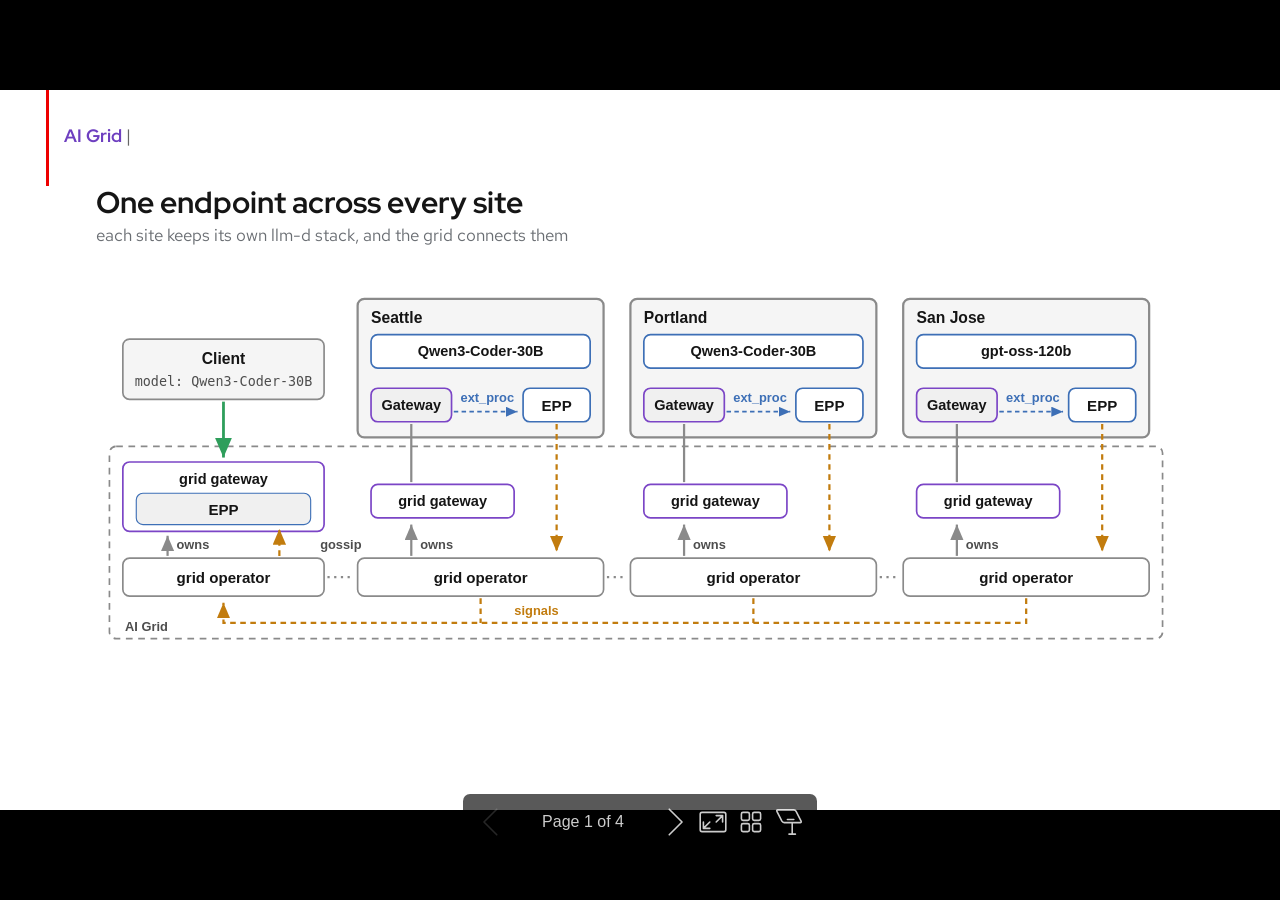
==== commit a7d59f78: "Stronger borders on the light theme Signed-off-by: Sam Batschelet <sbatschelet@gmail.com>" ====
--- a/index.html
+++ b/index.html
@@ -1,4 +1,4 @@
-<!DOCTYPE html><html lang="en-US"><head><title>One endpoint across every site</title><meta property="og:title" content="One endpoint across every site"><meta charset="UTF-8"><meta name="viewport" content="width=device-width,height=device-height,initial-scale=1.0"><meta name="apple-mobile-web-app-capable" content="yes"><meta http-equiv="X-UA-Compatible" content="ie=edge"><meta property="og:type" content="website"><meta name="twitter:card" content="summary"><style>@media screen{body[data-bespoke-view=""] .bespoke-marp-parent>.bespoke-marp-osc>button,body[data-bespoke-view=next] .bespoke-marp-parent>.bespoke-marp-osc>button,body[data-bespoke-view=overview] button.bespoke-marp-overview-close,body[data-bespoke-view=presenter] .bespoke-marp-presenter-container .bespoke-marp-presenter-info-container .bespoke-marp-presenter-info-page-area .bespoke-marp-presenter-info-page,body[data-bespoke-view=presenter] .bespoke-marp-presenter-container .bespoke-marp-presenter-info-container button,body[data-bespoke-view=presenter] .bespoke-marp-presenter-container .bespoke-marp-presenter-note-container button{appearance:none;background-color:initial;border:0;color:inherit;cursor:pointer;font-size:inherit;opacity:.8;outline:none;padding:0;transition:opacity .2s linear;-webkit-tap-highlight-color:transparent}body[data-bespoke-view=""] .bespoke-marp-parent>.bespoke-marp-osc>button:disabled,body[data-bespoke-view=next] .bespoke-marp-parent>.bespoke-marp-osc>button:disabled,body[data-bespoke-view=overview] button.bespoke-marp-overview-close:disabled,body[data-bespoke-view=presenter] .bespoke-marp-presenter-container .bespoke-marp-presenter-info-container .bespoke-marp-presenter-info-page-area .bespoke-marp-presenter-info-page:disabled,body[data-bespoke-view=presenter] .bespoke-marp-presenter-container .bespoke-marp-presenter-info-container button:disabled,body[data-bespoke-view=presenter] .bespoke-marp-presenter-container .bespoke-marp-presenter-note-container button:disabled{cursor:not-allowed;opacity:.15!important}body[data-bespoke-view=""] .bespoke-marp-parent>.bespoke-marp-osc>button:hover,body[data-bespoke-view=next] .bespoke-marp-parent>.bespoke-marp-osc>button:hover,body[data-bespoke-view=overview] button.bespoke-marp-overview-close:hover,body[data-bespoke-view=presenter] .bespoke-marp-presenter-container .bespoke-marp-presenter-info-container .bespoke-marp-presenter-info-page-area .bespoke-marp-presenter-info-page:hover,body[data-bespoke-view=presenter] .bespoke-marp-presenter-container .bespoke-marp-presenter-info-container button:hover,body[data-bespoke-view=presenter] .bespoke-marp-presenter-container .bespoke-marp-presenter-note-container button:hover{opacity:1}body[data-bespoke-view=""] .bespoke-marp-parent>.bespoke-marp-osc>button:hover:active,body[data-bespoke-view=next] .bespoke-marp-parent>.bespoke-marp-osc>button:hover:active,body[data-bespoke-view=overview] button.bespoke-marp-overview-close:hover:active,body[data-bespoke-view=presenter] .bespoke-marp-presenter-container .bespoke-marp-presenter-info-container .bespoke-marp-presenter-info-page-area .bespoke-marp-presenter-info-page:hover:active,body[data-bespoke-view=presenter] .bespoke-marp-presenter-container .bespoke-marp-presenter-info-container button:hover:active,body[data-bespoke-view=presenter] .bespoke-marp-presenter-container .bespoke-marp-presenter-note-container button:hover:active{opacity:.6}body[data-bespoke-view=""] .bespoke-marp-parent>.bespoke-marp-osc>button:hover:not(:disabled),body[data-bespoke-view=next] .bespoke-marp-parent>.bespoke-marp-osc>button:hover:not(:disabled),body[data-bespoke-view=overview] button.bespoke-marp-overview-close:hover:not(:disabled),body[data-bespoke-view=presenter] .bespoke-marp-presenter-container .bespoke-marp-presenter-info-container .bespoke-marp-presenter-info-page-area .bespoke-marp-presenter-info-page:hover:not(:disabled),body[data-bespoke-view=presenter] .bespoke-marp-presenter-container .bespoke-marp-presenter-info-container button:hover:not(:disabled),body[data-bespoke-view=presenter] .bespoke-marp-presenter-container .bespoke-marp-presenter-note-container button:hover:not(:disabled){transition:none}body[data-bespoke-view=""] .bespoke-marp-parent>.bespoke-marp-osc>button[data-bespoke-marp-osc=prev],body[data-bespoke-view=next] .bespoke-marp-parent>.bespoke-marp-osc>button[data-bespoke-marp-osc=prev],body[data-bespoke-view=presenter] .bespoke-marp-presenter-container .bespoke-marp-presenter-info-container button.bespoke-marp-presenter-info-page-prev{background:#0000 url("[data-uri]") no-repeat 50%;background-size:contain;overflow:hidden;text-indent:100%;white-space:nowrap}body[data-bespoke-view=""] .bespoke-marp-parent>.bespoke-marp-osc>button[data-bespoke-marp-osc=next],body[data-bespoke-view=next] .bespoke-marp-parent>.bespoke-marp-osc>button[data-bespoke-marp-osc=next],body[data-bespoke-view=presenter] .bespoke-marp-presenter-container .bespoke-marp-presenter-info-container button.bespoke-marp-presenter-info-page-next{background:#0000 url("[data-uri]") no-repeat 50%;background-size:contain;overflow:hidden;text-indent:100%;white-space:nowrap}:is(body[data-bespoke-view=""],body[data-bespoke-view=next]) .bespoke-marp-parent>.bespoke-marp-osc>button[data-bespoke-marp-osc=fullscreen]{background:#0000 url("[data-uri]") no-repeat 50%;background-size:contain;overflow:hidden;text-indent:100%;white-space:nowrap}:is(body[data-bespoke-view=""],body[data-bespoke-view=next]) .bespoke-marp-parent>.bespoke-marp-osc>button.exit[data-bespoke-marp-osc=fullscreen]{background-image:url("[data-uri]")}:is(body[data-bespoke-view=""],body[data-bespoke-view=next]) .bespoke-marp-parent>.bespoke-marp-osc>button[data-bespoke-marp-osc=presenter]{background:#0000 url("[data-uri]") no-repeat 50%;background-size:contain;overflow:hidden;text-indent:100%;white-space:nowrap}body[data-bespoke-view=overview] button.bespoke-marp-overview-close,body[data-bespoke-view=presenter] .bespoke-marp-presenter-container .bespoke-marp-presenter-note-container button.bespoke-marp-presenter-note-bigger{background:#0000 url("[data-uri]") no-repeat 50%;background-size:contain;overflow:hidden;text-indent:100%;white-space:nowrap}body[data-bespoke-view=presenter] .bespoke-marp-presenter-container .bespoke-marp-presenter-note-container button.bespoke-marp-presenter-note-smaller{background:#0000 url("[data-uri]") no-repeat 50%;background-size:contain;overflow:hidden;text-indent:100%;white-space:nowrap}:is(body[data-bespoke-view=""],body[data-bespoke-view=next]) .bespoke-marp-parent>.bespoke-marp-osc>button[data-bespoke-marp-osc=overview]{background:#0000 url("[data-uri]") no-repeat 50%;background-size:contain;overflow:hidden;text-indent:100%;white-space:nowrap}}@keyframes __bespoke_marp_transition_reduced_outgoing__{0%{opacity:1}to{opacity:0}}@keyframes __bespoke_marp_transition_reduced_incoming__{0%{mix-blend-mode:plus-lighter;opacity:0}to{mix-blend-mode:plus-lighter;opacity:1}}.bespoke-marp-note,.bespoke-marp-osc,.bespoke-progress-parent{display:none;transition:none}@media screen{::view-transition-group(*){animation-duration:var(--marp-bespoke-transition-animation-duration,.5s);animation-timing-function:ease}::view-transition-new(*),::view-transition-old(*){animation-delay:0s;animation-direction:var(--marp-bespoke-transition-animation-direction,normal);animation-duration:var(--marp-bespoke-transition-animation-duration,.5s);animation-fill-mode:both;animation-name:var(--marp-bespoke-transition-animation-name,var(--marp-bespoke-transition-animation-name-fallback,__bespoke_marp_transition_no_animation__));mix-blend-mode:normal}::view-transition-old(*){--marp-bespoke-transition-animation-name-fallback:__bespoke_marp_transition_reduced_outgoing__;animation-timing-function:ease}::view-transition-new(*){--marp-bespoke-transition-animation-name-fallback:__bespoke_marp_transition_reduced_incoming__;animation-timing-function:ease}::view-transition-new(root),::view-transition-old(root){animation-timing-function:linear}::view-transition-new(__bespoke_marp_transition_osc__),::view-transition-old(__bespoke_marp_transition_osc__){animation-duration:0s!important;animation-name:__bespoke_marp_transition_osc__!important}::view-transition-new(__bespoke_marp_transition_osc__){opacity:0!important}.bespoke-marp-transition-warming-up::view-transition-group(*),.bespoke-marp-transition-warming-up::view-transition-new(*),.bespoke-marp-transition-warming-up::view-transition-old(*){animation-play-state:paused!important}body,html{height:100%;margin:0}body{background:#000;overflow:hidden}svg.bespoke-marp-slide{content-visibility:hidden;interactivity:inert;opacity:0;pointer-events:none;z-index:-1}svg.bespoke-marp-slide:not(.bespoke-marp-active) *{view-transition-name:none!important}svg.bespoke-marp-slide.bespoke-marp-active{content-visibility:visible;interactivity:auto;opacity:1;pointer-events:auto;z-index:0}svg.bespoke-marp-slide.bespoke-marp-active.bespoke-marp-active-ready *{animation-name:__bespoke_marp__!important}@supports not (content-visibility:hidden){svg.bespoke-marp-slide[data-bespoke-marp-load=hideable]{display:none}svg.bespoke-marp-slide[data-bespoke-marp-load=hideable].bespoke-marp-active{display:block}}}@media screen and (prefers-reduced-motion:reduce){svg.bespoke-marp-slide *{view-transition-name:none!important}}@media screen{[data-bespoke-marp-fragment=inactive]{visibility:hidden}:is(body[data-bespoke-view=""],body[data-bespoke-view=next]) .bespoke-marp-parent{inset:0;position:absolute}:is(body[data-bespoke-view=""],body[data-bespoke-view=next]) .bespoke-marp-parent>.bespoke-marp-osc{background:#000000a6;border-radius:7px;bottom:50px;color:#fff;contain:paint;display:block;font-family:Helvetica,Arial,sans-serif;font-size:16px;left:50%;line-height:0;opacity:1;padding:12px;position:absolute;touch-action:manipulation;transform:translateX(-50%);transition:opacity .2s linear;-webkit-user-select:none;user-select:none;view-transition-name:__bespoke_marp_transition_osc__;white-space:nowrap;will-change:transform;z-index:1}:is(body[data-bespoke-view=""],body[data-bespoke-view=next]) .bespoke-marp-parent>.bespoke-marp-osc>:where(*){margin-left:6px}:is(body[data-bespoke-view=""],body[data-bespoke-view=next]) .bespoke-marp-parent>.bespoke-marp-osc>:where(*):where(:first-child){margin-left:0}:is(body[data-bespoke-view=""],body[data-bespoke-view=next]) .bespoke-marp-parent>.bespoke-marp-osc>span{opacity:.8}:is(body[data-bespoke-view=""],body[data-bespoke-view=next]) .bespoke-marp-parent>.bespoke-marp-osc>span[data-bespoke-marp-osc=page]{display:inline-block;min-width:140px;text-align:center}:is(body[data-bespoke-view=""],body[data-bespoke-view=next]) .bespoke-marp-parent>.bespoke-marp-osc>button[data-bespoke-marp-osc=fullscreen],:is(body[data-bespoke-view=""],body[data-bespoke-view=next]) .bespoke-marp-parent>.bespoke-marp-osc>button[data-bespoke-marp-osc=next],:is(body[data-bespoke-view=""],body[data-bespoke-view=next]) .bespoke-marp-parent>.bespoke-marp-osc>button[data-bespoke-marp-osc=overview],:is(body[data-bespoke-view=""],body[data-bespoke-view=next]) .bespoke-marp-parent>.bespoke-marp-osc>button[data-bespoke-marp-osc=presenter],:is(body[data-bespoke-view=""],body[data-bespoke-view=next]) .bespoke-marp-parent>.bespoke-marp-osc>button[data-bespoke-marp-osc=prev]{height:32px;line-height:32px;width:32px}:is(body[data-bespoke-view=""],body[data-bespoke-view=next]) .bespoke-marp-parent.bespoke-marp-inactive{cursor:none}:is(body[data-bespoke-view=""],body[data-bespoke-view=next]) .bespoke-marp-parent.bespoke-marp-inactive>.bespoke-marp-osc{opacity:0;pointer-events:none}:is(body[data-bespoke-view=""],body[data-bespoke-view=next]) svg.bespoke-marp-slide{height:100%;left:0;position:absolute;top:0;width:100%}body[data-bespoke-view=""] .bespoke-progress-parent{background:#222;display:flex;height:5px;width:100%}body[data-bespoke-view=""] .bespoke-progress-parent+:where(.bespoke-marp-parent){top:5px}body[data-bespoke-view=""] .bespoke-progress-parent .bespoke-progress-bar{background:#0288d1;flex:0 0 0;transition:flex-basis .2s cubic-bezier(0,1,1,1)}body[data-bespoke-view=next]{background:#0000}body[data-bespoke-view=presenter]{background:#161616}body[data-bespoke-view=presenter] .bespoke-marp-presenter-container{display:grid;font-family:Helvetica,Arial,sans-serif;grid-template:"current dragbar next" minmax(140px,1fr) "current dragbar note" 2fr "info    dragbar note" 3em;grid-template-columns:minmax(3px,var(--bespoke-marp-presenter-split-ratio,66%)) 0 minmax(3px,1fr);height:100%;left:0;position:absolute;top:0;width:100%}body[data-bespoke-view=presenter] .bespoke-marp-presenter-container :where(.bespoke-marp-parent){grid-area:current;overflow:hidden;position:relative}body[data-bespoke-view=presenter] .bespoke-marp-presenter-container :where(.bespoke-marp-parent) :where(svg.bespoke-marp-slide){height:calc(100% - 40px);left:20px;pointer-events:none;position:absolute;top:20px;-webkit-user-select:none;user-select:none;width:calc(100% - 40px)}body[data-bespoke-view=presenter] .bespoke-marp-presenter-container :where(.bespoke-marp-parent) :where(svg.bespoke-marp-slide).bespoke-marp-active{filter:drop-shadow(0 3px 10px rgba(0,0,0,.5))}body[data-bespoke-view=presenter] .bespoke-marp-presenter-container .bespoke-marp-presenter-dragbar-container{background:#0288d1;cursor:col-resize;grid-area:dragbar;margin-left:-3px;opacity:0;position:relative;transition:opacity .4s linear .1s;width:6px;z-index:10}body[data-bespoke-view=presenter] .bespoke-marp-presenter-container .bespoke-marp-presenter-dragbar-container:hover{opacity:1}body[data-bespoke-view=presenter] .bespoke-marp-presenter-container .bespoke-marp-presenter-dragbar-container.active{opacity:1;transition-delay:0s}body[data-bespoke-view=presenter] .bespoke-marp-presenter-container .bespoke-marp-presenter-next-container{background:#222;cursor:pointer;display:none;grid-area:next;overflow:hidden;position:relative}body[data-bespoke-view=presenter] .bespoke-marp-presenter-container .bespoke-marp-presenter-next-container.active{display:block}body[data-bespoke-view=presenter] .bespoke-marp-presenter-container .bespoke-marp-presenter-next-container iframe.bespoke-marp-presenter-next{background:#0000;border:0;display:block;filter:drop-shadow(0 3px 10px rgba(0,0,0,.5));height:calc(100% - 40px);left:20px;pointer-events:none;position:absolute;interactivity:inert;top:20px;-webkit-user-select:none;user-select:none;width:calc(100% - 40px)}body[data-bespoke-view=presenter] .bespoke-marp-presenter-container .bespoke-marp-presenter-note-container{background:#222;color:#eee;grid-area:note;position:relative;z-index:1}body[data-bespoke-view=presenter] .bespoke-marp-presenter-container .bespoke-marp-presenter-note-container button{height:1.5em;line-height:1.5em;width:1.5em}body[data-bespoke-view=presenter] .bespoke-marp-presenter-container .bespoke-marp-presenter-note-container .bespoke-marp-presenter-note-wrapper{display:block;inset:0;position:absolute}body[data-bespoke-view=presenter] .bespoke-marp-presenter-container .bespoke-marp-presenter-note-container .bespoke-marp-presenter-note-buttons{background:#000000a6;border-radius:4px;bottom:0;display:flex;gap:4px;margin:12px;opacity:0;padding:6px;pointer-events:none;position:absolute;right:0;transition:opacity .2s linear}body[data-bespoke-view=presenter] .bespoke-marp-presenter-container .bespoke-marp-presenter-note-container .bespoke-marp-presenter-note-buttons:focus-within,body[data-bespoke-view=presenter] .bespoke-marp-presenter-container .bespoke-marp-presenter-note-container .bespoke-marp-presenter-note-wrapper:focus-within+.bespoke-marp-presenter-note-buttons,body[data-bespoke-view=presenter] .bespoke-marp-presenter-container .bespoke-marp-presenter-note-container:hover .bespoke-marp-presenter-note-buttons{opacity:1;pointer-events:auto}body[data-bespoke-view=presenter] .bespoke-marp-presenter-container .bespoke-marp-presenter-note-container .bespoke-marp-note{box-sizing:border-box;font-size:calc(1.1em*var(--bespoke-marp-note-font-scale, 1));height:calc(100% - 40px);margin:20px;overflow:auto;padding-right:3px;white-space:pre-wrap;width:calc(100% - 40px);word-wrap:break-word;scrollbar-color:#eeeeee80 #0000;scrollbar-width:thin}body[data-bespoke-view=presenter] .bespoke-marp-presenter-container .bespoke-marp-presenter-note-container .bespoke-marp-note::-webkit-scrollbar{width:6px}body[data-bespoke-view=presenter] .bespoke-marp-presenter-container .bespoke-marp-presenter-note-container .bespoke-marp-note::-webkit-scrollbar-track{background:#0000}body[data-bespoke-view=presenter] .bespoke-marp-presenter-container .bespoke-marp-presenter-note-container .bespoke-marp-note::-webkit-scrollbar-thumb{background:#eeeeee80;border-radius:6px}body[data-bespoke-view=presenter] .bespoke-marp-presenter-container .bespoke-marp-presenter-note-container .bespoke-marp-note:empty{pointer-events:none}body[data-bespoke-view=presenter] .bespoke-marp-presenter-container .bespoke-marp-presenter-note-container .bespoke-marp-note.active{display:block}body[data-bespoke-view=presenter] .bespoke-marp-presenter-container .bespoke-marp-presenter-note-container .bespoke-marp-note p:first-child{margin-top:0}body[data-bespoke-view=presenter] .bespoke-marp-presenter-container .bespoke-marp-presenter-note-container .bespoke-marp-note p:last-child{margin-bottom:0}body[data-bespoke-view=presenter] .bespoke-marp-presenter-container .bespoke-marp-presenter-info-container{align-items:center;box-sizing:border-box;color:#eee;display:flex;flex-wrap:nowrap;grid-area:info;justify-content:center;overflow:hidden;padding:0 10px}body[data-bespoke-view=presenter] .bespoke-marp-presenter-container .bespoke-marp-presenter-info-container :is(.bespoke-marp-presenter-info-page-area,.bespoke-marp-presenter-info-time,.bespoke-marp-presenter-info-timer){box-sizing:border-box;display:block;padding:0 10px;white-space:nowrap;width:100%}body[data-bespoke-view=presenter] .bespoke-marp-presenter-container .bespoke-marp-presenter-info-container button{height:1.5em;line-height:1.5em;width:1.5em}body[data-bespoke-view=presenter] .bespoke-marp-presenter-container .bespoke-marp-presenter-info-container .bespoke-marp-presenter-info-page-area{order:2;text-align:center}body[data-bespoke-view=presenter] .bespoke-marp-presenter-container .bespoke-marp-presenter-info-container .bespoke-marp-presenter-info-page-area .bespoke-marp-presenter-info-page{display:inline-block;min-width:120px;text-align:center}body[data-bespoke-view=presenter] .bespoke-marp-presenter-container .bespoke-marp-presenter-info-container .bespoke-marp-presenter-info-time{color:#999;order:1;text-align:left}body[data-bespoke-view=presenter] .bespoke-marp-presenter-container .bespoke-marp-presenter-info-container .bespoke-marp-presenter-info-timer{color:#999;order:3;text-align:right}body[data-bespoke-view=presenter] .bespoke-marp-presenter-container .bespoke-marp-presenter-info-container .bespoke-marp-presenter-info-timer:hover{cursor:pointer}body[data-bespoke-view=overview]{background:#161616;overflow:auto}body[data-bespoke-view=overview] [data-bespoke-marp-fragment=inactive]{visibility:visible}body[data-bespoke-view=overview] .bespoke-marp-overview-header{backdrop-filter:blur(4px);background:#222222d9;box-shadow:0 3px 10px #00000080;box-sizing:border-box;display:flex;height:48px;inset:0 0 auto;justify-content:flex-end;padding:10px;position:fixed;z-index:1}body[data-bespoke-view=overview] button.bespoke-marp-overview-close{height:28px;line-height:28px;transform:rotate(45deg);width:28px}body[data-bespoke-view=overview] .bespoke-marp-parent{display:grid;gap:40px;grid-template-columns:repeat(auto-fit,minmax(0,240px));justify-content:space-around;padding:30px}body[data-bespoke-view=overview] .bespoke-marp-parent svg.bespoke-marp-slide{--bov-selected:#0000;--bov-focus:#161616;--bov-focus-outline:#0000;background-image:conic-gradient(#161616 0 0),conic-gradient(var(--bov-focus) 0 0),conic-gradient(var(--bov-focus-outline) 0 0),conic-gradient(var(--bov-selected) 0 0);background-position:5px 5px,3px 3px,2px 2px,0 0;background-repeat:no-repeat;background-size:calc(100% - 10px) calc(100% - 10px),calc(100% - 6px) calc(100% - 6px),calc(100% - 4px) calc(100% - 4px),100% 100%;content-visibility:visible;cursor:pointer;filter:drop-shadow(0 3px 10px rgba(0,0,0,.5));margin:-6px;padding:6px;interactivity:auto;opacity:1;outline:0;pointer-events:auto;scroll-margin-block:30px;width:100%;z-index:0}body[data-bespoke-view=overview] .bespoke-marp-parent svg.bespoke-marp-slide *,body[data-bespoke-view=overview] .bespoke-marp-parent svg.bespoke-marp-slide.bespoke-marp-active *{pointer-events:none;interactivity:inert}body[data-bespoke-view=overview] .bespoke-marp-parent :is(svg.bespoke-marp-slide:active,svg.bespoke-marp-slide:focus-visible,svg.bespoke-marp-slide:hover){--bov-focus-outline:#161616}body[data-bespoke-view=overview] .bespoke-marp-parent svg.bespoke-marp-slide:focus-visible,body[data-bespoke-view=overview] .bespoke-marp-parent svg.bespoke-marp-slide:hover{--bov-focus:#999}body[data-bespoke-view=overview] .bespoke-marp-parent svg.bespoke-marp-slide:active{--bov-focus:#eee}body[data-bespoke-view=overview] .bespoke-marp-parent svg.bespoke-marp-slide.bespoke-marp-active{--bov-selected:#0288d1}body[data-bespoke-view=overview]:has(.bespoke-marp-overview-header) .bespoke-marp-parent{padding-top:78px}body[data-bespoke-view=overview]:has(.bespoke-marp-overview-header) .bespoke-marp-parent svg.bespoke-marp-slide{scroll-margin-top:78px}.bespoke-marp-overview{background:#000000a6;inset:0;opacity:0;pointer-events:none;position:fixed;transition:opacity .1s ease;z-index:10}.bespoke-marp-overview iframe{background:#222;border:0;display:block;height:100%;left:0;position:absolute;top:0;width:100%}.bespoke-marp-overview[data-open="1"]{opacity:1;pointer-events:auto}}@media print{.bespoke-marp-overview,.bespoke-marp-presenter-info-container,.bespoke-marp-presenter-next-container,.bespoke-marp-presenter-note-container{display:none}}</style><style>@import url('https://fonts.googleapis.com/css2?family=Red+Hat+Display:wght@400;500;700;900&family=Red+Hat+Text:wght@400;500;700&family=Red+Hat+Mono:wght@400;500;700&display=swap');div#\:\$p > svg > foreignObject > section{width:1280px;height:720px;box-sizing:border-box;overflow:hidden;position:relative;scroll-snap-align:center center;-webkit-text-size-adjust:100%;text-size-adjust:100%}div#\:\$p > svg > foreignObject > section::after{bottom:0;content:attr(data-marpit-pagination);padding:inherit;pointer-events:none;position:absolute;right:0}div#\:\$p > svg > foreignObject > section:not([data-marpit-pagination])::after{display:none}div#\:\$p > svg > foreignObject > section :where(:is(h1, marp-h1)){font-size:2em;margin-block:0.67em}div#\:\$p > svg > foreignObject > section section:where(:is(h1, marp-h1)){--marpit-root-font-size: 2em}div#\:\$p > svg > foreignObject > section video::-webkit-media-controls{will-change:transform}@page {size:1280px 720px;margin:0}@media print{html, body{background-color:#fff;margin:0;page-break-inside:avoid;break-inside:avoid-page}div#\:\$p > svg > foreignObject > section{page-break-before:always;break-before:page}div#\:\$p > svg > foreignObject > section, div#\:\$p > svg > foreignObject > section *{-webkit-print-color-adjust:exact!important;animation-delay:0s!important;animation-duration:0s!important;color-adjust:exact!important;print-color-adjust:exact!important;transition:none!important}div#\:\$p > svg[data-marpit-svg]{display:block;height:100vh;width:100vw}}div#\:\$p > svg > foreignObject > :where(section){container-type:size}div#\:\$p > svg > foreignObject > section img[data-marp-twemoji]{background:transparent;height:1em;margin:0 .05em 0 .1em;vertical-align:-.1em;width:1em}div#\:\$p > svg > foreignObject > :where(section):not([\20 root]){--bg:#FFFFFF;--fg:#151515;--sub:#6A6E73;--grey:#4D4D4D;--greya:#8a8a8a;--purple:#6E3FC0;--kvtx:#C9B8F0;--green:#3DDC84;--amber:#E6A53D;--blue:#6f9ad6;--card:#F2F2F2;--bd:#D2D2D2;--purpbg:#F1EAFB;--greenbg:#E6F4EA;--red:#EE0000;--cmt:#9aa0a6;}div#\:\$p > svg > foreignObject > section{background:var(--bg);color:var(--fg);font-family:'Red Hat Text',system-ui,sans-serif;padding:92px 96px 70px 96px;font-size:21px;position:relative}div#\:\$p > svg > foreignObject > section{--marpit-root-font-size:21px}div#\:\$p > svg > foreignObject > section::before{content:'';position:absolute;left:46px;top:0;width:3px;height:96px;background:var(--red)}div#\:\$p > svg > foreignObject > section::after{position:absolute;right:60px;bottom:34px;width:118px;height:28px;background:url('redhat-logo.png') no-repeat right center;background-size:contain}div#\:\$p > svg > foreignObject > section{counter-increment:p}div#\:\$p > svg > foreignObject > section header{position:absolute;left:64px;top:34px;font-family:'Red Hat Display';font-weight:700;font-size:18px;color:var(--purple)}div#\:\$p > svg > foreignObject > section header::after{content:'  |';color:#666;font-weight:400}div#\:\$p > svg > foreignObject > section :is(h1, marp-h1){font-family:'Red Hat Display';font-weight:700;font-size:30px;margin:0 0 2px 0}div#\:\$p > svg > foreignObject > section :is(h1, marp-h1) + p{color:var(--sub);margin:0 0 26px 0;font-size:17px}div#\:\$p > svg > foreignObject > section ul{list-style:none;padding:0;margin:18px 0}div#\:\$p > svg > foreignObject > section ul li{position:relative;padding:0 0 16px 30px;font-size:21px;line-height:1.35}div#\:\$p > svg > foreignObject > section ul li::before{content:'';position:absolute;left:0;top:9px;width:10px;height:10px;border-radius:50%;background:var(--green)}div#\:\$p > svg > foreignObject > section strong{color:#fff;font-weight:700}div#\:\$p > svg > foreignObject > section em{color:var(--grey);font-style:normal}div#\:\$p > svg > foreignObject > section code{font-family:'Red Hat Mono';color:var(--kvtx);background:#2a2440;padding:1px 6px;border-radius:4px;font-size:0.85em}div#\:\$p > svg > foreignObject > section .take{position:absolute;left:96px;right:96px;bottom:96px;font-size:18px}div#\:\$p > svg > foreignObject > section section.take{--marpit-root-font-size:18px}div#\:\$p > svg > foreignObject > section .cite{position:absolute;left:96px;bottom:54px;font-family:'Red Hat Mono';font-size:12px;color:var(--cmt)}div#\:\$p > svg > foreignObject > section section.cite{--marpit-root-font-size:12px}div#\:\$p > svg > foreignObject > section .scorecard{display:grid;grid-template-columns:200px repeat(8,1fr);gap:8px;margin-top:18px}div#\:\$p > svg > foreignObject > section .scorecard .lbl{text-align:right;align-self:center;padding-right:10px;font-weight:700}div#\:\$p > svg > foreignObject > section .scorecard .h{text-align:center;color:var(--grey);font-size:15px;padding-bottom:2px}div#\:\$p > svg > foreignObject > section .scorecard div#\:\$p > svg > foreignObject > section section.h{--marpit-root-font-size:15px}div#\:\$p > svg > foreignObject > section .scorecard .c{background:var(--card);border:1px solid var(--bd);border-radius:7px;text-align:center;padding:10px 0;font-family:'Red Hat Mono'}div#\:\$p > svg > foreignObject > section .scorecard .hold{background:var(--purpbg);border-color:var(--purple);color:var(--kvtx)}div#\:\$p > svg > foreignObject > section .scorecard .pick{background:var(--greenbg);border:2px solid var(--green);color:var(--green);font-weight:700}div#\:\$p > svg > foreignObject > section .scorecard .dim{color:var(--greya)}div#\:\$p > svg > foreignObject > section .hiw{display:flex;gap:34px;margin-top:6px}div#\:\$p > svg > foreignObject > section .hiw .panel{flex:1;border:1px solid var(--bd);border-radius:12px;padding:14px 16px 18px;background:#232329}div#\:\$p > svg > foreignObject > section .hiw .ptitle{text-align:center;color:var(--purple);font-family:'Red Hat Display';font-weight:700;font-size:17px;margin-bottom:10px}div#\:\$p > svg > foreignObject > section .hiw div#\:\$p > svg > foreignObject > section section.ptitle{--marpit-root-font-size:17px}div#\:\$p > svg > foreignObject > section .hiw .node{width:230px;margin:0 auto;text-align:center;background:var(--card);border:1.5px solid var(--bd);border-radius:8px;padding:9px 8px;font-weight:700;font-size:16px}div#\:\$p > svg > foreignObject > section .hiw div#\:\$p > svg > foreignObject > section section.node{--marpit-root-font-size:16px}div#\:\$p > svg > foreignObject > section .hiw .node :is(span, marp-span){display:block;font-weight:400;color:var(--sub);font-size:12px;margin-top:2px}div#\:\$p > svg > foreignObject > section .hiw .edge{text-align:center;color:var(--greya);font-size:11px;margin:7px 0}div#\:\$p > svg > foreignObject > section .hiw div#\:\$p > svg > foreignObject > section section.edge{--marpit-root-font-size:11px}div#\:\$p > svg > foreignObject > section .hiw .row{display:flex;gap:10px;justify-content:center}div#\:\$p > svg > foreignObject > section .hiw .ep{flex:1;text-align:center;border-radius:8px;padding:9px 4px;font-weight:700;font-size:13px}div#\:\$p > svg > foreignObject > section .hiw div#\:\$p > svg > foreignObject > section section.ep{--marpit-root-font-size:13px}div#\:\$p > svg > foreignObject > section .hiw .ep :is(span, marp-span){display:block;font-weight:400;font-size:10px;margin-top:2px}div#\:\$p > svg > foreignObject > section .hiw .vllm{background:#2a2410;border:1.5px solid var(--amber);color:var(--amber)}div#\:\$p > svg > foreignObject > section .hiw .cluster{background:var(--greenbg);border:1.5px solid var(--green);color:var(--green)}div#\:\$p > svg > foreignObject > section.full{padding:0}div#\:\$p > svg > foreignObject > section.full::before, div#\:\$p > svg > foreignObject > section.full::after{display:none}div#\:\$p > svg > foreignObject > section.full iframe{border:0;width:100%;height:100%;display:block}div#\:\$p > svg > foreignObject > section[data-marpit-advanced-background="background"]{columns:initial!important;display:block!important;padding:0!important}div#\:\$p > svg > foreignObject > section[data-marpit-advanced-background="background"]::before, div#\:\$p > svg > foreignObject > section[data-marpit-advanced-background="background"]::after, div#\:\$p > svg > foreignObject > section[data-marpit-advanced-background="content"]::before, div#\:\$p > svg > foreignObject > section[data-marpit-advanced-background="content"]::after{display:none!important}div#\:\$p > svg > foreignObject > section[data-marpit-advanced-background="background"] > div[data-marpit-advanced-background-container]{all:initial;display:flex;flex-direction:row;height:100%;overflow:hidden;width:100%}div#\:\$p > svg > foreignObject > section[data-marpit-advanced-background="background"] > div[data-marpit-advanced-background-container][data-marpit-advanced-background-direction="vertical"]{flex-direction:column}div#\:\$p > svg > foreignObject > section[data-marpit-advanced-background="background"][data-marpit-advanced-background-split] > div[data-marpit-advanced-background-container]{width:var(--marpit-advanced-background-split, 50%)}div#\:\$p > svg > foreignObject > section[data-marpit-advanced-background="background"][data-marpit-advanced-background-split="right"] > div[data-marpit-advanced-background-container]{margin-left:calc(100% - var(--marpit-advanced-background-split, 50%))}div#\:\$p > svg > foreignObject > section[data-marpit-advanced-background="background"] > div[data-marpit-advanced-background-container] > figure{all:initial;background-position:center;background-repeat:no-repeat;background-size:cover;flex:auto;margin:0}div#\:\$p > svg > foreignObject > section[data-marpit-advanced-background="background"] > div[data-marpit-advanced-background-container] > figure > figcaption{position:absolute;border:0;clip:rect(0, 0, 0, 0);height:1px;margin:-1px;overflow:hidden;padding:0;white-space:nowrap;width:1px}div#\:\$p > svg > foreignObject > section[data-marpit-advanced-background="content"], div#\:\$p > svg > foreignObject > section[data-marpit-advanced-background="pseudo"]{background:transparent!important}div#\:\$p > svg > foreignObject > section[data-marpit-advanced-background="pseudo"], div#\:\$p > svg[data-marpit-svg] > foreignObject[data-marpit-advanced-background="pseudo"]{pointer-events:none!important}div#\:\$p > svg > foreignObject > section[data-marpit-advanced-background-split]{width:100%;height:100%}
+<!DOCTYPE html><html lang="en-US"><head><title>One endpoint across every site</title><meta property="og:title" content="One endpoint across every site"><meta charset="UTF-8"><meta name="viewport" content="width=device-width,height=device-height,initial-scale=1.0"><meta name="apple-mobile-web-app-capable" content="yes"><meta http-equiv="X-UA-Compatible" content="ie=edge"><meta property="og:type" content="website"><meta name="twitter:card" content="summary"><style>@media screen{body[data-bespoke-view=""] .bespoke-marp-parent>.bespoke-marp-osc>button,body[data-bespoke-view=next] .bespoke-marp-parent>.bespoke-marp-osc>button,body[data-bespoke-view=overview] button.bespoke-marp-overview-close,body[data-bespoke-view=presenter] .bespoke-marp-presenter-container .bespoke-marp-presenter-info-container .bespoke-marp-presenter-info-page-area .bespoke-marp-presenter-info-page,body[data-bespoke-view=presenter] .bespoke-marp-presenter-container .bespoke-marp-presenter-info-container button,body[data-bespoke-view=presenter] .bespoke-marp-presenter-container .bespoke-marp-presenter-note-container button{appearance:none;background-color:initial;border:0;color:inherit;cursor:pointer;font-size:inherit;opacity:.8;outline:none;padding:0;transition:opacity .2s linear;-webkit-tap-highlight-color:transparent}body[data-bespoke-view=""] .bespoke-marp-parent>.bespoke-marp-osc>button:disabled,body[data-bespoke-view=next] .bespoke-marp-parent>.bespoke-marp-osc>button:disabled,body[data-bespoke-view=overview] button.bespoke-marp-overview-close:disabled,body[data-bespoke-view=presenter] .bespoke-marp-presenter-container .bespoke-marp-presenter-info-container .bespoke-marp-presenter-info-page-area .bespoke-marp-presenter-info-page:disabled,body[data-bespoke-view=presenter] .bespoke-marp-presenter-container .bespoke-marp-presenter-info-container button:disabled,body[data-bespoke-view=presenter] .bespoke-marp-presenter-container .bespoke-marp-presenter-note-container button:disabled{cursor:not-allowed;opacity:.15!important}body[data-bespoke-view=""] .bespoke-marp-parent>.bespoke-marp-osc>button:hover,body[data-bespoke-view=next] .bespoke-marp-parent>.bespoke-marp-osc>button:hover,body[data-bespoke-view=overview] button.bespoke-marp-overview-close:hover,body[data-bespoke-view=presenter] .bespoke-marp-presenter-container .bespoke-marp-presenter-info-container .bespoke-marp-presenter-info-page-area .bespoke-marp-presenter-info-page:hover,body[data-bespoke-view=presenter] .bespoke-marp-presenter-container .bespoke-marp-presenter-info-container button:hover,body[data-bespoke-view=presenter] .bespoke-marp-presenter-container .bespoke-marp-presenter-note-container button:hover{opacity:1}body[data-bespoke-view=""] .bespoke-marp-parent>.bespoke-marp-osc>button:hover:active,body[data-bespoke-view=next] .bespoke-marp-parent>.bespoke-marp-osc>button:hover:active,body[data-bespoke-view=overview] button.bespoke-marp-overview-close:hover:active,body[data-bespoke-view=presenter] .bespoke-marp-presenter-container .bespoke-marp-presenter-info-container .bespoke-marp-presenter-info-page-area .bespoke-marp-presenter-info-page:hover:active,body[data-bespoke-view=presenter] .bespoke-marp-presenter-container .bespoke-marp-presenter-info-container button:hover:active,body[data-bespoke-view=presenter] .bespoke-marp-presenter-container .bespoke-marp-presenter-note-container button:hover:active{opacity:.6}body[data-bespoke-view=""] .bespoke-marp-parent>.bespoke-marp-osc>button:hover:not(:disabled),body[data-bespoke-view=next] .bespoke-marp-parent>.bespoke-marp-osc>button:hover:not(:disabled),body[data-bespoke-view=overview] button.bespoke-marp-overview-close:hover:not(:disabled),body[data-bespoke-view=presenter] .bespoke-marp-presenter-container .bespoke-marp-presenter-info-container .bespoke-marp-presenter-info-page-area .bespoke-marp-presenter-info-page:hover:not(:disabled),body[data-bespoke-view=presenter] .bespoke-marp-presenter-container .bespoke-marp-presenter-info-container button:hover:not(:disabled),body[data-bespoke-view=presenter] .bespoke-marp-presenter-container .bespoke-marp-presenter-note-container button:hover:not(:disabled){transition:none}body[data-bespoke-view=""] .bespoke-marp-parent>.bespoke-marp-osc>button[data-bespoke-marp-osc=prev],body[data-bespoke-view=next] .bespoke-marp-parent>.bespoke-marp-osc>button[data-bespoke-marp-osc=prev],body[data-bespoke-view=presenter] .bespoke-marp-presenter-container .bespoke-marp-presenter-info-container button.bespoke-marp-presenter-info-page-prev{background:#0000 url("[data-uri]") no-repeat 50%;background-size:contain;overflow:hidden;text-indent:100%;white-space:nowrap}body[data-bespoke-view=""] .bespoke-marp-parent>.bespoke-marp-osc>button[data-bespoke-marp-osc=next],body[data-bespoke-view=next] .bespoke-marp-parent>.bespoke-marp-osc>button[data-bespoke-marp-osc=next],body[data-bespoke-view=presenter] .bespoke-marp-presenter-container .bespoke-marp-presenter-info-container button.bespoke-marp-presenter-info-page-next{background:#0000 url("[data-uri]") no-repeat 50%;background-size:contain;overflow:hidden;text-indent:100%;white-space:nowrap}:is(body[data-bespoke-view=""],body[data-bespoke-view=next]) .bespoke-marp-parent>.bespoke-marp-osc>button[data-bespoke-marp-osc=fullscreen]{background:#0000 url("[data-uri]") no-repeat 50%;background-size:contain;overflow:hidden;text-indent:100%;white-space:nowrap}:is(body[data-bespoke-view=""],body[data-bespoke-view=next]) .bespoke-marp-parent>.bespoke-marp-osc>button.exit[data-bespoke-marp-osc=fullscreen]{background-image:url("[data-uri]")}:is(body[data-bespoke-view=""],body[data-bespoke-view=next]) .bespoke-marp-parent>.bespoke-marp-osc>button[data-bespoke-marp-osc=presenter]{background:#0000 url("[data-uri]") no-repeat 50%;background-size:contain;overflow:hidden;text-indent:100%;white-space:nowrap}body[data-bespoke-view=overview] button.bespoke-marp-overview-close,body[data-bespoke-view=presenter] .bespoke-marp-presenter-container .bespoke-marp-presenter-note-container button.bespoke-marp-presenter-note-bigger{background:#0000 url("[data-uri]") no-repeat 50%;background-size:contain;overflow:hidden;text-indent:100%;white-space:nowrap}body[data-bespoke-view=presenter] .bespoke-marp-presenter-container .bespoke-marp-presenter-note-container button.bespoke-marp-presenter-note-smaller{background:#0000 url("[data-uri]") no-repeat 50%;background-size:contain;overflow:hidden;text-indent:100%;white-space:nowrap}:is(body[data-bespoke-view=""],body[data-bespoke-view=next]) .bespoke-marp-parent>.bespoke-marp-osc>button[data-bespoke-marp-osc=overview]{background:#0000 url("[data-uri]") no-repeat 50%;background-size:contain;overflow:hidden;text-indent:100%;white-space:nowrap}}@keyframes __bespoke_marp_transition_reduced_outgoing__{0%{opacity:1}to{opacity:0}}@keyframes __bespoke_marp_transition_reduced_incoming__{0%{mix-blend-mode:plus-lighter;opacity:0}to{mix-blend-mode:plus-lighter;opacity:1}}.bespoke-marp-note,.bespoke-marp-osc,.bespoke-progress-parent{display:none;transition:none}@media screen{::view-transition-group(*){animation-duration:var(--marp-bespoke-transition-animation-duration,.5s);animation-timing-function:ease}::view-transition-new(*),::view-transition-old(*){animation-delay:0s;animation-direction:var(--marp-bespoke-transition-animation-direction,normal);animation-duration:var(--marp-bespoke-transition-animation-duration,.5s);animation-fill-mode:both;animation-name:var(--marp-bespoke-transition-animation-name,var(--marp-bespoke-transition-animation-name-fallback,__bespoke_marp_transition_no_animation__));mix-blend-mode:normal}::view-transition-old(*){--marp-bespoke-transition-animation-name-fallback:__bespoke_marp_transition_reduced_outgoing__;animation-timing-function:ease}::view-transition-new(*){--marp-bespoke-transition-animation-name-fallback:__bespoke_marp_transition_reduced_incoming__;animation-timing-function:ease}::view-transition-new(root),::view-transition-old(root){animation-timing-function:linear}::view-transition-new(__bespoke_marp_transition_osc__),::view-transition-old(__bespoke_marp_transition_osc__){animation-duration:0s!important;animation-name:__bespoke_marp_transition_osc__!important}::view-transition-new(__bespoke_marp_transition_osc__){opacity:0!important}.bespoke-marp-transition-warming-up::view-transition-group(*),.bespoke-marp-transition-warming-up::view-transition-new(*),.bespoke-marp-transition-warming-up::view-transition-old(*){animation-play-state:paused!important}body,html{height:100%;margin:0}body{background:#000;overflow:hidden}svg.bespoke-marp-slide{content-visibility:hidden;interactivity:inert;opacity:0;pointer-events:none;z-index:-1}svg.bespoke-marp-slide:not(.bespoke-marp-active) *{view-transition-name:none!important}svg.bespoke-marp-slide.bespoke-marp-active{content-visibility:visible;interactivity:auto;opacity:1;pointer-events:auto;z-index:0}svg.bespoke-marp-slide.bespoke-marp-active.bespoke-marp-active-ready *{animation-name:__bespoke_marp__!important}@supports not (content-visibility:hidden){svg.bespoke-marp-slide[data-bespoke-marp-load=hideable]{display:none}svg.bespoke-marp-slide[data-bespoke-marp-load=hideable].bespoke-marp-active{display:block}}}@media screen and (prefers-reduced-motion:reduce){svg.bespoke-marp-slide *{view-transition-name:none!important}}@media screen{[data-bespoke-marp-fragment=inactive]{visibility:hidden}:is(body[data-bespoke-view=""],body[data-bespoke-view=next]) .bespoke-marp-parent{inset:0;position:absolute}:is(body[data-bespoke-view=""],body[data-bespoke-view=next]) .bespoke-marp-parent>.bespoke-marp-osc{background:#000000a6;border-radius:7px;bottom:50px;color:#fff;contain:paint;display:block;font-family:Helvetica,Arial,sans-serif;font-size:16px;left:50%;line-height:0;opacity:1;padding:12px;position:absolute;touch-action:manipulation;transform:translateX(-50%);transition:opacity .2s linear;-webkit-user-select:none;user-select:none;view-transition-name:__bespoke_marp_transition_osc__;white-space:nowrap;will-change:transform;z-index:1}:is(body[data-bespoke-view=""],body[data-bespoke-view=next]) .bespoke-marp-parent>.bespoke-marp-osc>:where(*){margin-left:6px}:is(body[data-bespoke-view=""],body[data-bespoke-view=next]) .bespoke-marp-parent>.bespoke-marp-osc>:where(*):where(:first-child){margin-left:0}:is(body[data-bespoke-view=""],body[data-bespoke-view=next]) .bespoke-marp-parent>.bespoke-marp-osc>span{opacity:.8}:is(body[data-bespoke-view=""],body[data-bespoke-view=next]) .bespoke-marp-parent>.bespoke-marp-osc>span[data-bespoke-marp-osc=page]{display:inline-block;min-width:140px;text-align:center}:is(body[data-bespoke-view=""],body[data-bespoke-view=next]) .bespoke-marp-parent>.bespoke-marp-osc>button[data-bespoke-marp-osc=fullscreen],:is(body[data-bespoke-view=""],body[data-bespoke-view=next]) .bespoke-marp-parent>.bespoke-marp-osc>button[data-bespoke-marp-osc=next],:is(body[data-bespoke-view=""],body[data-bespoke-view=next]) .bespoke-marp-parent>.bespoke-marp-osc>button[data-bespoke-marp-osc=overview],:is(body[data-bespoke-view=""],body[data-bespoke-view=next]) .bespoke-marp-parent>.bespoke-marp-osc>button[data-bespoke-marp-osc=presenter],:is(body[data-bespoke-view=""],body[data-bespoke-view=next]) .bespoke-marp-parent>.bespoke-marp-osc>button[data-bespoke-marp-osc=prev]{height:32px;line-height:32px;width:32px}:is(body[data-bespoke-view=""],body[data-bespoke-view=next]) .bespoke-marp-parent.bespoke-marp-inactive{cursor:none}:is(body[data-bespoke-view=""],body[data-bespoke-view=next]) .bespoke-marp-parent.bespoke-marp-inactive>.bespoke-marp-osc{opacity:0;pointer-events:none}:is(body[data-bespoke-view=""],body[data-bespoke-view=next]) svg.bespoke-marp-slide{height:100%;left:0;position:absolute;top:0;width:100%}body[data-bespoke-view=""] .bespoke-progress-parent{background:#222;display:flex;height:5px;width:100%}body[data-bespoke-view=""] .bespoke-progress-parent+:where(.bespoke-marp-parent){top:5px}body[data-bespoke-view=""] .bespoke-progress-parent .bespoke-progress-bar{background:#0288d1;flex:0 0 0;transition:flex-basis .2s cubic-bezier(0,1,1,1)}body[data-bespoke-view=next]{background:#0000}body[data-bespoke-view=presenter]{background:#161616}body[data-bespoke-view=presenter] .bespoke-marp-presenter-container{display:grid;font-family:Helvetica,Arial,sans-serif;grid-template:"current dragbar next" minmax(140px,1fr) "current dragbar note" 2fr "info    dragbar note" 3em;grid-template-columns:minmax(3px,var(--bespoke-marp-presenter-split-ratio,66%)) 0 minmax(3px,1fr);height:100%;left:0;position:absolute;top:0;width:100%}body[data-bespoke-view=presenter] .bespoke-marp-presenter-container :where(.bespoke-marp-parent){grid-area:current;overflow:hidden;position:relative}body[data-bespoke-view=presenter] .bespoke-marp-presenter-container :where(.bespoke-marp-parent) :where(svg.bespoke-marp-slide){height:calc(100% - 40px);left:20px;pointer-events:none;position:absolute;top:20px;-webkit-user-select:none;user-select:none;width:calc(100% - 40px)}body[data-bespoke-view=presenter] .bespoke-marp-presenter-container :where(.bespoke-marp-parent) :where(svg.bespoke-marp-slide).bespoke-marp-active{filter:drop-shadow(0 3px 10px rgba(0,0,0,.5))}body[data-bespoke-view=presenter] .bespoke-marp-presenter-container .bespoke-marp-presenter-dragbar-container{background:#0288d1;cursor:col-resize;grid-area:dragbar;margin-left:-3px;opacity:0;position:relative;transition:opacity .4s linear .1s;width:6px;z-index:10}body[data-bespoke-view=presenter] .bespoke-marp-presenter-container .bespoke-marp-presenter-dragbar-container:hover{opacity:1}body[data-bespoke-view=presenter] .bespoke-marp-presenter-container .bespoke-marp-presenter-dragbar-container.active{opacity:1;transition-delay:0s}body[data-bespoke-view=presenter] .bespoke-marp-presenter-container .bespoke-marp-presenter-next-container{background:#222;cursor:pointer;display:none;grid-area:next;overflow:hidden;position:relative}body[data-bespoke-view=presenter] .bespoke-marp-presenter-container .bespoke-marp-presenter-next-container.active{display:block}body[data-bespoke-view=presenter] .bespoke-marp-presenter-container .bespoke-marp-presenter-next-container iframe.bespoke-marp-presenter-next{background:#0000;border:0;display:block;filter:drop-shadow(0 3px 10px rgba(0,0,0,.5));height:calc(100% - 40px);left:20px;pointer-events:none;position:absolute;interactivity:inert;top:20px;-webkit-user-select:none;user-select:none;width:calc(100% - 40px)}body[data-bespoke-view=presenter] .bespoke-marp-presenter-container .bespoke-marp-presenter-note-container{background:#222;color:#eee;grid-area:note;position:relative;z-index:1}body[data-bespoke-view=presenter] .bespoke-marp-presenter-container .bespoke-marp-presenter-note-container button{height:1.5em;line-height:1.5em;width:1.5em}body[data-bespoke-view=presenter] .bespoke-marp-presenter-container .bespoke-marp-presenter-note-container .bespoke-marp-presenter-note-wrapper{display:block;inset:0;position:absolute}body[data-bespoke-view=presenter] .bespoke-marp-presenter-container .bespoke-marp-presenter-note-container .bespoke-marp-presenter-note-buttons{background:#000000a6;border-radius:4px;bottom:0;display:flex;gap:4px;margin:12px;opacity:0;padding:6px;pointer-events:none;position:absolute;right:0;transition:opacity .2s linear}body[data-bespoke-view=presenter] .bespoke-marp-presenter-container .bespoke-marp-presenter-note-container .bespoke-marp-presenter-note-buttons:focus-within,body[data-bespoke-view=presenter] .bespoke-marp-presenter-container .bespoke-marp-presenter-note-container .bespoke-marp-presenter-note-wrapper:focus-within+.bespoke-marp-presenter-note-buttons,body[data-bespoke-view=presenter] .bespoke-marp-presenter-container .bespoke-marp-presenter-note-container:hover .bespoke-marp-presenter-note-buttons{opacity:1;pointer-events:auto}body[data-bespoke-view=presenter] .bespoke-marp-presenter-container .bespoke-marp-presenter-note-container .bespoke-marp-note{box-sizing:border-box;font-size:calc(1.1em*var(--bespoke-marp-note-font-scale, 1));height:calc(100% - 40px);margin:20px;overflow:auto;padding-right:3px;white-space:pre-wrap;width:calc(100% - 40px);word-wrap:break-word;scrollbar-color:#eeeeee80 #0000;scrollbar-width:thin}body[data-bespoke-view=presenter] .bespoke-marp-presenter-container .bespoke-marp-presenter-note-container .bespoke-marp-note::-webkit-scrollbar{width:6px}body[data-bespoke-view=presenter] .bespoke-marp-presenter-container .bespoke-marp-presenter-note-container .bespoke-marp-note::-webkit-scrollbar-track{background:#0000}body[data-bespoke-view=presenter] .bespoke-marp-presenter-container .bespoke-marp-presenter-note-container .bespoke-marp-note::-webkit-scrollbar-thumb{background:#eeeeee80;border-radius:6px}body[data-bespoke-view=presenter] .bespoke-marp-presenter-container .bespoke-marp-presenter-note-container .bespoke-marp-note:empty{pointer-events:none}body[data-bespoke-view=presenter] .bespoke-marp-presenter-container .bespoke-marp-presenter-note-container .bespoke-marp-note.active{display:block}body[data-bespoke-view=presenter] .bespoke-marp-presenter-container .bespoke-marp-presenter-note-container .bespoke-marp-note p:first-child{margin-top:0}body[data-bespoke-view=presenter] .bespoke-marp-presenter-container .bespoke-marp-presenter-note-container .bespoke-marp-note p:last-child{margin-bottom:0}body[data-bespoke-view=presenter] .bespoke-marp-presenter-container .bespoke-marp-presenter-info-container{align-items:center;box-sizing:border-box;color:#eee;display:flex;flex-wrap:nowrap;grid-area:info;justify-content:center;overflow:hidden;padding:0 10px}body[data-bespoke-view=presenter] .bespoke-marp-presenter-container .bespoke-marp-presenter-info-container :is(.bespoke-marp-presenter-info-page-area,.bespoke-marp-presenter-info-time,.bespoke-marp-presenter-info-timer){box-sizing:border-box;display:block;padding:0 10px;white-space:nowrap;width:100%}body[data-bespoke-view=presenter] .bespoke-marp-presenter-container .bespoke-marp-presenter-info-container button{height:1.5em;line-height:1.5em;width:1.5em}body[data-bespoke-view=presenter] .bespoke-marp-presenter-container .bespoke-marp-presenter-info-container .bespoke-marp-presenter-info-page-area{order:2;text-align:center}body[data-bespoke-view=presenter] .bespoke-marp-presenter-container .bespoke-marp-presenter-info-container .bespoke-marp-presenter-info-page-area .bespoke-marp-presenter-info-page{display:inline-block;min-width:120px;text-align:center}body[data-bespoke-view=presenter] .bespoke-marp-presenter-container .bespoke-marp-presenter-info-container .bespoke-marp-presenter-info-time{color:#999;order:1;text-align:left}body[data-bespoke-view=presenter] .bespoke-marp-presenter-container .bespoke-marp-presenter-info-container .bespoke-marp-presenter-info-timer{color:#999;order:3;text-align:right}body[data-bespoke-view=presenter] .bespoke-marp-presenter-container .bespoke-marp-presenter-info-container .bespoke-marp-presenter-info-timer:hover{cursor:pointer}body[data-bespoke-view=overview]{background:#161616;overflow:auto}body[data-bespoke-view=overview] [data-bespoke-marp-fragment=inactive]{visibility:visible}body[data-bespoke-view=overview] .bespoke-marp-overview-header{backdrop-filter:blur(4px);background:#222222d9;box-shadow:0 3px 10px #00000080;box-sizing:border-box;display:flex;height:48px;inset:0 0 auto;justify-content:flex-end;padding:10px;position:fixed;z-index:1}body[data-bespoke-view=overview] button.bespoke-marp-overview-close{height:28px;line-height:28px;transform:rotate(45deg);width:28px}body[data-bespoke-view=overview] .bespoke-marp-parent{display:grid;gap:40px;grid-template-columns:repeat(auto-fit,minmax(0,240px));justify-content:space-around;padding:30px}body[data-bespoke-view=overview] .bespoke-marp-parent svg.bespoke-marp-slide{--bov-selected:#0000;--bov-focus:#161616;--bov-focus-outline:#0000;background-image:conic-gradient(#161616 0 0),conic-gradient(var(--bov-focus) 0 0),conic-gradient(var(--bov-focus-outline) 0 0),conic-gradient(var(--bov-selected) 0 0);background-position:5px 5px,3px 3px,2px 2px,0 0;background-repeat:no-repeat;background-size:calc(100% - 10px) calc(100% - 10px),calc(100% - 6px) calc(100% - 6px),calc(100% - 4px) calc(100% - 4px),100% 100%;content-visibility:visible;cursor:pointer;filter:drop-shadow(0 3px 10px rgba(0,0,0,.5));margin:-6px;padding:6px;interactivity:auto;opacity:1;outline:0;pointer-events:auto;scroll-margin-block:30px;width:100%;z-index:0}body[data-bespoke-view=overview] .bespoke-marp-parent svg.bespoke-marp-slide *,body[data-bespoke-view=overview] .bespoke-marp-parent svg.bespoke-marp-slide.bespoke-marp-active *{pointer-events:none;interactivity:inert}body[data-bespoke-view=overview] .bespoke-marp-parent :is(svg.bespoke-marp-slide:active,svg.bespoke-marp-slide:focus-visible,svg.bespoke-marp-slide:hover){--bov-focus-outline:#161616}body[data-bespoke-view=overview] .bespoke-marp-parent svg.bespoke-marp-slide:focus-visible,body[data-bespoke-view=overview] .bespoke-marp-parent svg.bespoke-marp-slide:hover{--bov-focus:#999}body[data-bespoke-view=overview] .bespoke-marp-parent svg.bespoke-marp-slide:active{--bov-focus:#eee}body[data-bespoke-view=overview] .bespoke-marp-parent svg.bespoke-marp-slide.bespoke-marp-active{--bov-selected:#0288d1}body[data-bespoke-view=overview]:has(.bespoke-marp-overview-header) .bespoke-marp-parent{padding-top:78px}body[data-bespoke-view=overview]:has(.bespoke-marp-overview-header) .bespoke-marp-parent svg.bespoke-marp-slide{scroll-margin-top:78px}.bespoke-marp-overview{background:#000000a6;inset:0;opacity:0;pointer-events:none;position:fixed;transition:opacity .1s ease;z-index:10}.bespoke-marp-overview iframe{background:#222;border:0;display:block;height:100%;left:0;position:absolute;top:0;width:100%}.bespoke-marp-overview[data-open="1"]{opacity:1;pointer-events:auto}}@media print{.bespoke-marp-overview,.bespoke-marp-presenter-info-container,.bespoke-marp-presenter-next-container,.bespoke-marp-presenter-note-container{display:none}}</style><style>@import url('https://fonts.googleapis.com/css2?family=Red+Hat+Display:wght@400;500;700;900&family=Red+Hat+Text:wght@400;500;700&family=Red+Hat+Mono:wght@400;500;700&display=swap');div#\:\$p > svg > foreignObject > section{width:1280px;height:720px;box-sizing:border-box;overflow:hidden;position:relative;scroll-snap-align:center center;-webkit-text-size-adjust:100%;text-size-adjust:100%}div#\:\$p > svg > foreignObject > section::after{bottom:0;content:attr(data-marpit-pagination);padding:inherit;pointer-events:none;position:absolute;right:0}div#\:\$p > svg > foreignObject > section:not([data-marpit-pagination])::after{display:none}div#\:\$p > svg > foreignObject > section :where(:is(h1, marp-h1)){font-size:2em;margin-block:0.67em}div#\:\$p > svg > foreignObject > section section:where(:is(h1, marp-h1)){--marpit-root-font-size: 2em}div#\:\$p > svg > foreignObject > section video::-webkit-media-controls{will-change:transform}@page {size:1280px 720px;margin:0}@media print{html, body{background-color:#fff;margin:0;page-break-inside:avoid;break-inside:avoid-page}div#\:\$p > svg > foreignObject > section{page-break-before:always;break-before:page}div#\:\$p > svg > foreignObject > section, div#\:\$p > svg > foreignObject > section *{-webkit-print-color-adjust:exact!important;animation-delay:0s!important;animation-duration:0s!important;color-adjust:exact!important;print-color-adjust:exact!important;transition:none!important}div#\:\$p > svg[data-marpit-svg]{display:block;height:100vh;width:100vw}}div#\:\$p > svg > foreignObject > :where(section){container-type:size}div#\:\$p > svg > foreignObject > section img[data-marp-twemoji]{background:transparent;height:1em;margin:0 .05em 0 .1em;vertical-align:-.1em;width:1em}div#\:\$p > svg > foreignObject > :where(section):not([\20 root]){--bg:#FFFFFF;--fg:#151515;--sub:#6A6E73;--grey:#4D4D4D;--greya:#8a8a8a;--purple:#6E3FC0;--kvtx:#C9B8F0;--green:#3DDC84;--amber:#E6A53D;--blue:#6f9ad6;--card:#F2F2F2;--bd:#9E9E9E;--purpbg:#F1EAFB;--greenbg:#E6F4EA;--red:#EE0000;--cmt:#9aa0a6;}div#\:\$p > svg > foreignObject > section{background:var(--bg);color:var(--fg);font-family:'Red Hat Text',system-ui,sans-serif;padding:92px 96px 70px 96px;font-size:21px;position:relative}div#\:\$p > svg > foreignObject > section{--marpit-root-font-size:21px}div#\:\$p > svg > foreignObject > section::before{content:'';position:absolute;left:46px;top:0;width:3px;height:96px;background:var(--red)}div#\:\$p > svg > foreignObject > section::after{position:absolute;right:60px;bottom:34px;width:118px;height:28px;background:url('redhat-logo.png') no-repeat right center;background-size:contain}div#\:\$p > svg > foreignObject > section{counter-increment:p}div#\:\$p > svg > foreignObject > section header{position:absolute;left:64px;top:34px;font-family:'Red Hat Display';font-weight:700;font-size:18px;color:var(--purple)}div#\:\$p > svg > foreignObject > section header::after{content:'  |';color:#666;font-weight:400}div#\:\$p > svg > foreignObject > section :is(h1, marp-h1){font-family:'Red Hat Display';font-weight:700;font-size:30px;margin:0 0 2px 0}div#\:\$p > svg > foreignObject > section :is(h1, marp-h1) + p{color:var(--sub);margin:0 0 26px 0;font-size:17px}div#\:\$p > svg > foreignObject > section ul{list-style:none;padding:0;margin:18px 0}div#\:\$p > svg > foreignObject > section ul li{position:relative;padding:0 0 16px 30px;font-size:21px;line-height:1.35}div#\:\$p > svg > foreignObject > section ul li::before{content:'';position:absolute;left:0;top:9px;width:10px;height:10px;border-radius:50%;background:var(--green)}div#\:\$p > svg > foreignObject > section strong{color:#fff;font-weight:700}div#\:\$p > svg > foreignObject > section em{color:var(--grey);font-style:normal}div#\:\$p > svg > foreignObject > section code{font-family:'Red Hat Mono';color:var(--kvtx);background:#2a2440;padding:1px 6px;border-radius:4px;font-size:0.85em}div#\:\$p > svg > foreignObject > section .take{position:absolute;left:96px;right:96px;bottom:96px;font-size:18px}div#\:\$p > svg > foreignObject > section section.take{--marpit-root-font-size:18px}div#\:\$p > svg > foreignObject > section .cite{position:absolute;left:96px;bottom:54px;font-family:'Red Hat Mono';font-size:12px;color:var(--cmt)}div#\:\$p > svg > foreignObject > section section.cite{--marpit-root-font-size:12px}div#\:\$p > svg > foreignObject > section .scorecard{display:grid;grid-template-columns:200px repeat(8,1fr);gap:8px;margin-top:18px}div#\:\$p > svg > foreignObject > section .scorecard .lbl{text-align:right;align-self:center;padding-right:10px;font-weight:700}div#\:\$p > svg > foreignObject > section .scorecard .h{text-align:center;color:var(--grey);font-size:15px;padding-bottom:2px}div#\:\$p > svg > foreignObject > section .scorecard div#\:\$p > svg > foreignObject > section section.h{--marpit-root-font-size:15px}div#\:\$p > svg > foreignObject > section .scorecard .c{background:var(--card);border:1px solid var(--bd);border-radius:7px;text-align:center;padding:10px 0;font-family:'Red Hat Mono'}div#\:\$p > svg > foreignObject > section .scorecard .hold{background:var(--purpbg);border-color:var(--purple);color:var(--kvtx)}div#\:\$p > svg > foreignObject > section .scorecard .pick{background:var(--greenbg);border:2px solid var(--green);color:var(--green);font-weight:700}div#\:\$p > svg > foreignObject > section .scorecard .dim{color:var(--greya)}div#\:\$p > svg > foreignObject > section .hiw{display:flex;gap:34px;margin-top:6px}div#\:\$p > svg > foreignObject > section .hiw .panel{flex:1;border:1px solid var(--bd);border-radius:12px;padding:14px 16px 18px;background:#232329}div#\:\$p > svg > foreignObject > section .hiw .ptitle{text-align:center;color:var(--purple);font-family:'Red Hat Display';font-weight:700;font-size:17px;margin-bottom:10px}div#\:\$p > svg > foreignObject > section .hiw div#\:\$p > svg > foreignObject > section section.ptitle{--marpit-root-font-size:17px}div#\:\$p > svg > foreignObject > section .hiw .node{width:230px;margin:0 auto;text-align:center;background:var(--card);border:1.5px solid var(--bd);border-radius:8px;padding:9px 8px;font-weight:700;font-size:16px}div#\:\$p > svg > foreignObject > section .hiw div#\:\$p > svg > foreignObject > section section.node{--marpit-root-font-size:16px}div#\:\$p > svg > foreignObject > section .hiw .node :is(span, marp-span){display:block;font-weight:400;color:var(--sub);font-size:12px;margin-top:2px}div#\:\$p > svg > foreignObject > section .hiw .edge{text-align:center;color:var(--greya);font-size:11px;margin:7px 0}div#\:\$p > svg > foreignObject > section .hiw div#\:\$p > svg > foreignObject > section section.edge{--marpit-root-font-size:11px}div#\:\$p > svg > foreignObject > section .hiw .row{display:flex;gap:10px;justify-content:center}div#\:\$p > svg > foreignObject > section .hiw .ep{flex:1;text-align:center;border-radius:8px;padding:9px 4px;font-weight:700;font-size:13px}div#\:\$p > svg > foreignObject > section .hiw div#\:\$p > svg > foreignObject > section section.ep{--marpit-root-font-size:13px}div#\:\$p > svg > foreignObject > section .hiw .ep :is(span, marp-span){display:block;font-weight:400;font-size:10px;margin-top:2px}div#\:\$p > svg > foreignObject > section .hiw .vllm{background:#2a2410;border:1.5px solid var(--amber);color:var(--amber)}div#\:\$p > svg > foreignObject > section .hiw .cluster{background:var(--greenbg);border:1.5px solid var(--green);color:var(--green)}div#\:\$p > svg > foreignObject > section.full{padding:0}div#\:\$p > svg > foreignObject > section.full::before, div#\:\$p > svg > foreignObject > section.full::after{display:none}div#\:\$p > svg > foreignObject > section.full iframe{border:0;width:100%;height:100%;display:block}div#\:\$p > svg > foreignObject > section[data-marpit-advanced-background="background"]{columns:initial!important;display:block!important;padding:0!important}div#\:\$p > svg > foreignObject > section[data-marpit-advanced-background="background"]::before, div#\:\$p > svg > foreignObject > section[data-marpit-advanced-background="background"]::after, div#\:\$p > svg > foreignObject > section[data-marpit-advanced-background="content"]::before, div#\:\$p > svg > foreignObject > section[data-marpit-advanced-background="content"]::after{display:none!important}div#\:\$p > svg > foreignObject > section[data-marpit-advanced-background="background"] > div[data-marpit-advanced-background-container]{all:initial;display:flex;flex-direction:row;height:100%;overflow:hidden;width:100%}div#\:\$p > svg > foreignObject > section[data-marpit-advanced-background="background"] > div[data-marpit-advanced-background-container][data-marpit-advanced-background-direction="vertical"]{flex-direction:column}div#\:\$p > svg > foreignObject > section[data-marpit-advanced-background="background"][data-marpit-advanced-background-split] > div[data-marpit-advanced-background-container]{width:var(--marpit-advanced-background-split, 50%)}div#\:\$p > svg > foreignObject > section[data-marpit-advanced-background="background"][data-marpit-advanced-background-split="right"] > div[data-marpit-advanced-background-container]{margin-left:calc(100% - var(--marpit-advanced-background-split, 50%))}div#\:\$p > svg > foreignObject > section[data-marpit-advanced-background="background"] > div[data-marpit-advanced-background-container] > figure{all:initial;background-position:center;background-repeat:no-repeat;background-size:cover;flex:auto;margin:0}div#\:\$p > svg > foreignObject > section[data-marpit-advanced-background="background"] > div[data-marpit-advanced-background-container] > figure > figcaption{position:absolute;border:0;clip:rect(0, 0, 0, 0);height:1px;margin:-1px;overflow:hidden;padding:0;white-space:nowrap;width:1px}div#\:\$p > svg > foreignObject > section[data-marpit-advanced-background="content"], div#\:\$p > svg > foreignObject > section[data-marpit-advanced-background="pseudo"]{background:transparent!important}div#\:\$p > svg > foreignObject > section[data-marpit-advanced-background="pseudo"], div#\:\$p > svg[data-marpit-svg] > foreignObject[data-marpit-advanced-background="pseudo"]{pointer-events:none!important}div#\:\$p > svg > foreignObject > section[data-marpit-advanced-background-split]{width:100%;height:100%}
 </style></head><body><div class="bespoke-marp-osc"><button data-bespoke-marp-osc="prev" tabindex="-1" title="Previous slide">Previous slide</button><span data-bespoke-marp-osc="page"></span><button data-bespoke-marp-osc="next" tabindex="-1" title="Next slide">Next slide</button><button data-bespoke-marp-osc="fullscreen" tabindex="-1" title="Toggle fullscreen (f)">Toggle fullscreen</button><button data-bespoke-marp-osc="overview" tabindex="-1" title="Toggle overview view (o)">Toggle overview view</button><button data-bespoke-marp-osc="presenter" tabindex="-1" title="Open presenter view (p)">Open presenter view</button></div><div id=":$p"><svg data-marpit-svg="" viewBox="0 0 1280 720"><foreignObject width="1280" height="720"><section id="1" data-header="AI Grid" data-theme="redhat" data-style="section.full { padding: 0; }
 section.full::before, section.full::after { display: none; }
 section.full iframe { border: 0; width: 100%; height: 100%; display: block; }
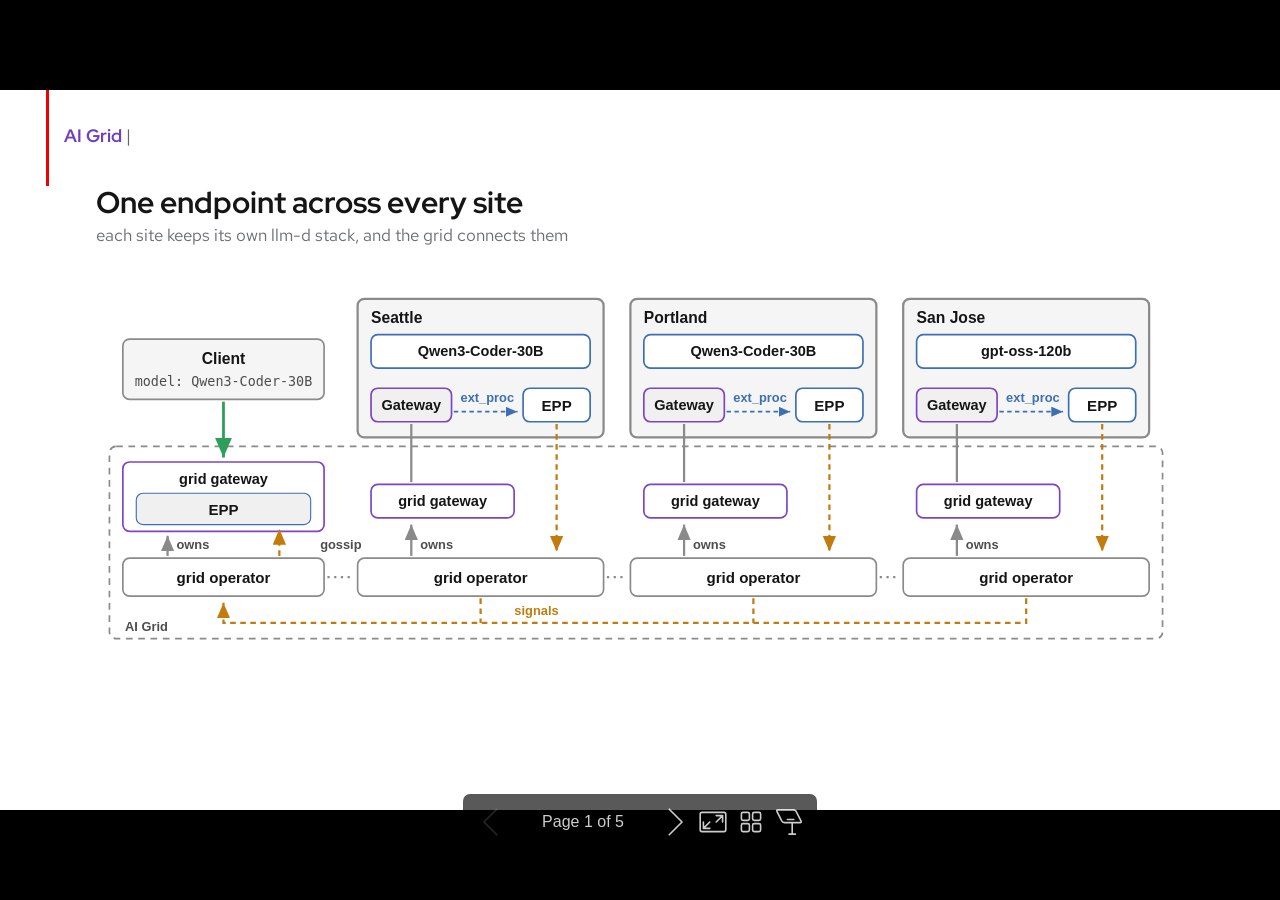
==== commit 36447c4e: "Four demos; simpler EPP rollup slide; model routing body fix Signed-off-by: Sam Batschelet <sbatsche" ====
--- a/index.html
+++ b/index.html
@@ -34,11 +34,23 @@
 ;">
 <header>AI Grid</header>
 
-<h1 id="llm-d-epp-smart-routing-rolled-up-for-the-grid">llm-d EPP: smart routing, rolled up for the grid</h1>
-<p>the EPP decides per server, and the grid only needs a few numbers per site</p>
+<h1 id="load-follows-capacity">Load follows capacity</h1>
+<p>inject load at one site and the grid routes around it, remove it and the grid comes back</p>
+<p><img src="load-follows-capacity.png" alt="" style="width:1080px;" /></p>
+</section>
+</foreignObject></svg><svg data-marpit-svg="" viewBox="0 0 1280 720"><foreignObject width="1280" height="720"><section id="4" data-header="AI Grid" data-theme="redhat" data-style="section.full { padding: 0; }
+section.full::before, section.full::after { display: none; }
+section.full iframe { border: 0; width: 100%; height: 100%; display: block; }
+" lang="en-US" style="--header:AI Grid;--theme:redhat;--style:section.full { padding: 0; }
+section.full::before, section.full::after { display: none; }
+section.full iframe { border: 0; width: 100%; height: 100%; display: block; }
+;">
+<header>AI Grid</header>
+
+<h1 id="llm-d-epp-rolls-up-each-inferencepool">llm-d EPP rolls up each InferencePool</h1>
 <p><img src="epp-rollup.svg" alt="" style="width:1080px;" /></p>
 </section>
-</foreignObject></svg><svg data-marpit-svg="" viewBox="0 0 1280 720"><foreignObject width="1280" height="720"><section id="4" data-class="full" data-theme="redhat" data-style="section.full { padding: 0; }
+</foreignObject></svg><svg data-marpit-svg="" viewBox="0 0 1280 720"><foreignObject width="1280" height="720"><section id="5" data-class="full" data-theme="redhat" data-style="section.full { padding: 0; }
 section.full::before, section.full::after { display: none; }
 section.full iframe { border: 0; width: 100%; height: 100%; display: block; }
 " lang="en-US" class="full" style="--class:full;--theme:redhat;--style:section.full { padding: 0; }
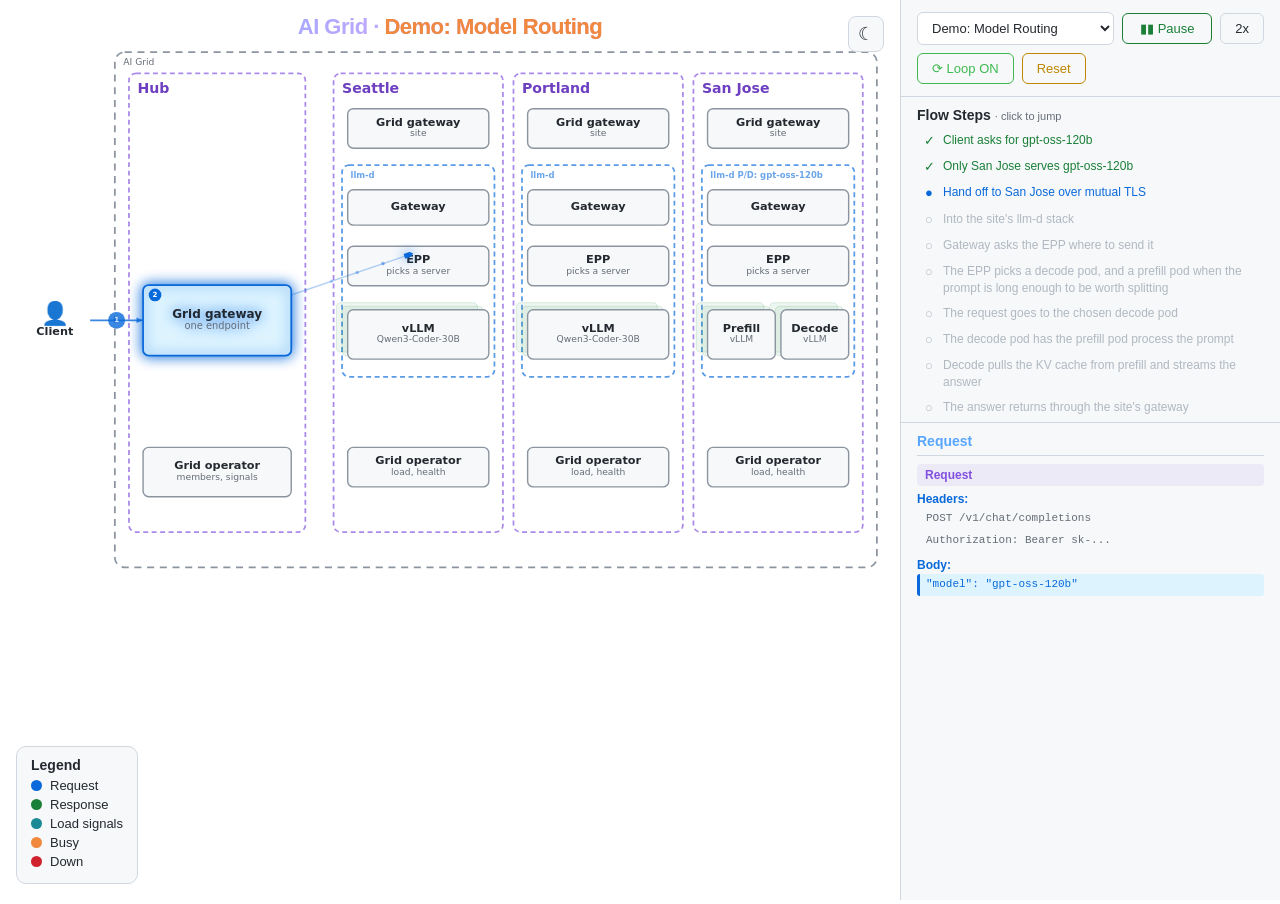
==== commit 12ff6a70: "Show only the walkthrough Signed-off-by: Sam Batschelet <sbatschelet@gmail.com>" ====
--- a/index.html
+++ b/index.html
@@ -1,63 +1,361 @@
-<!DOCTYPE html><html lang="en-US"><head><title>One endpoint across every site</title><meta property="og:title" content="One endpoint across every site"><meta charset="UTF-8"><meta name="viewport" content="width=device-width,height=device-height,initial-scale=1.0"><meta name="apple-mobile-web-app-capable" content="yes"><meta http-equiv="X-UA-Compatible" content="ie=edge"><meta property="og:type" content="website"><meta name="twitter:card" content="summary"><style>@media screen{body[data-bespoke-view=""] .bespoke-marp-parent>.bespoke-marp-osc>button,body[data-bespoke-view=next] .bespoke-marp-parent>.bespoke-marp-osc>button,body[data-bespoke-view=overview] button.bespoke-marp-overview-close,body[data-bespoke-view=presenter] .bespoke-marp-presenter-container .bespoke-marp-presenter-info-container .bespoke-marp-presenter-info-page-area .bespoke-marp-presenter-info-page,body[data-bespoke-view=presenter] .bespoke-marp-presenter-container .bespoke-marp-presenter-info-container button,body[data-bespoke-view=presenter] .bespoke-marp-presenter-container .bespoke-marp-presenter-note-container button{appearance:none;background-color:initial;border:0;color:inherit;cursor:pointer;font-size:inherit;opacity:.8;outline:none;padding:0;transition:opacity .2s linear;-webkit-tap-highlight-color:transparent}body[data-bespoke-view=""] .bespoke-marp-parent>.bespoke-marp-osc>button:disabled,body[data-bespoke-view=next] .bespoke-marp-parent>.bespoke-marp-osc>button:disabled,body[data-bespoke-view=overview] button.bespoke-marp-overview-close:disabled,body[data-bespoke-view=presenter] .bespoke-marp-presenter-container .bespoke-marp-presenter-info-container .bespoke-marp-presenter-info-page-area .bespoke-marp-presenter-info-page:disabled,body[data-bespoke-view=presenter] .bespoke-marp-presenter-container .bespoke-marp-presenter-info-container button:disabled,body[data-bespoke-view=presenter] .bespoke-marp-presenter-container .bespoke-marp-presenter-note-container button:disabled{cursor:not-allowed;opacity:.15!important}body[data-bespoke-view=""] .bespoke-marp-parent>.bespoke-marp-osc>button:hover,body[data-bespoke-view=next] .bespoke-marp-parent>.bespoke-marp-osc>button:hover,body[data-bespoke-view=overview] button.bespoke-marp-overview-close:hover,body[data-bespoke-view=presenter] .bespoke-marp-presenter-container .bespoke-marp-presenter-info-container .bespoke-marp-presenter-info-page-area .bespoke-marp-presenter-info-page:hover,body[data-bespoke-view=presenter] .bespoke-marp-presenter-container .bespoke-marp-presenter-info-container button:hover,body[data-bespoke-view=presenter] .bespoke-marp-presenter-container .bespoke-marp-presenter-note-container button:hover{opacity:1}body[data-bespoke-view=""] .bespoke-marp-parent>.bespoke-marp-osc>button:hover:active,body[data-bespoke-view=next] .bespoke-marp-parent>.bespoke-marp-osc>button:hover:active,body[data-bespoke-view=overview] button.bespoke-marp-overview-close:hover:active,body[data-bespoke-view=presenter] .bespoke-marp-presenter-container .bespoke-marp-presenter-info-container .bespoke-marp-presenter-info-page-area .bespoke-marp-presenter-info-page:hover:active,body[data-bespoke-view=presenter] .bespoke-marp-presenter-container .bespoke-marp-presenter-info-container button:hover:active,body[data-bespoke-view=presenter] .bespoke-marp-presenter-container .bespoke-marp-presenter-note-container button:hover:active{opacity:.6}body[data-bespoke-view=""] .bespoke-marp-parent>.bespoke-marp-osc>button:hover:not(:disabled),body[data-bespoke-view=next] .bespoke-marp-parent>.bespoke-marp-osc>button:hover:not(:disabled),body[data-bespoke-view=overview] button.bespoke-marp-overview-close:hover:not(:disabled),body[data-bespoke-view=presenter] .bespoke-marp-presenter-container .bespoke-marp-presenter-info-container .bespoke-marp-presenter-info-page-area .bespoke-marp-presenter-info-page:hover:not(:disabled),body[data-bespoke-view=presenter] .bespoke-marp-presenter-container .bespoke-marp-presenter-info-container button:hover:not(:disabled),body[data-bespoke-view=presenter] .bespoke-marp-presenter-container .bespoke-marp-presenter-note-container button:hover:not(:disabled){transition:none}body[data-bespoke-view=""] .bespoke-marp-parent>.bespoke-marp-osc>button[data-bespoke-marp-osc=prev],body[data-bespoke-view=next] .bespoke-marp-parent>.bespoke-marp-osc>button[data-bespoke-marp-osc=prev],body[data-bespoke-view=presenter] .bespoke-marp-presenter-container .bespoke-marp-presenter-info-container button.bespoke-marp-presenter-info-page-prev{background:#0000 url("[data-uri]") no-repeat 50%;background-size:contain;overflow:hidden;text-indent:100%;white-space:nowrap}body[data-bespoke-view=""] .bespoke-marp-parent>.bespoke-marp-osc>button[data-bespoke-marp-osc=next],body[data-bespoke-view=next] .bespoke-marp-parent>.bespoke-marp-osc>button[data-bespoke-marp-osc=next],body[data-bespoke-view=presenter] .bespoke-marp-presenter-container .bespoke-marp-presenter-info-container button.bespoke-marp-presenter-info-page-next{background:#0000 url("[data-uri]") no-repeat 50%;background-size:contain;overflow:hidden;text-indent:100%;white-space:nowrap}:is(body[data-bespoke-view=""],body[data-bespoke-view=next]) .bespoke-marp-parent>.bespoke-marp-osc>button[data-bespoke-marp-osc=fullscreen]{background:#0000 url("[data-uri]") no-repeat 50%;background-size:contain;overflow:hidden;text-indent:100%;white-space:nowrap}:is(body[data-bespoke-view=""],body[data-bespoke-view=next]) .bespoke-marp-parent>.bespoke-marp-osc>button.exit[data-bespoke-marp-osc=fullscreen]{background-image:url("[data-uri]")}:is(body[data-bespoke-view=""],body[data-bespoke-view=next]) .bespoke-marp-parent>.bespoke-marp-osc>button[data-bespoke-marp-osc=presenter]{background:#0000 url("[data-uri]") no-repeat 50%;background-size:contain;overflow:hidden;text-indent:100%;white-space:nowrap}body[data-bespoke-view=overview] button.bespoke-marp-overview-close,body[data-bespoke-view=presenter] .bespoke-marp-presenter-container .bespoke-marp-presenter-note-container button.bespoke-marp-presenter-note-bigger{background:#0000 url("[data-uri]") no-repeat 50%;background-size:contain;overflow:hidden;text-indent:100%;white-space:nowrap}body[data-bespoke-view=presenter] .bespoke-marp-presenter-container .bespoke-marp-presenter-note-container button.bespoke-marp-presenter-note-smaller{background:#0000 url("[data-uri]") no-repeat 50%;background-size:contain;overflow:hidden;text-indent:100%;white-space:nowrap}:is(body[data-bespoke-view=""],body[data-bespoke-view=next]) .bespoke-marp-parent>.bespoke-marp-osc>button[data-bespoke-marp-osc=overview]{background:#0000 url("[data-uri]") no-repeat 50%;background-size:contain;overflow:hidden;text-indent:100%;white-space:nowrap}}@keyframes __bespoke_marp_transition_reduced_outgoing__{0%{opacity:1}to{opacity:0}}@keyframes __bespoke_marp_transition_reduced_incoming__{0%{mix-blend-mode:plus-lighter;opacity:0}to{mix-blend-mode:plus-lighter;opacity:1}}.bespoke-marp-note,.bespoke-marp-osc,.bespoke-progress-parent{display:none;transition:none}@media screen{::view-transition-group(*){animation-duration:var(--marp-bespoke-transition-animation-duration,.5s);animation-timing-function:ease}::view-transition-new(*),::view-transition-old(*){animation-delay:0s;animation-direction:var(--marp-bespoke-transition-animation-direction,normal);animation-duration:var(--marp-bespoke-transition-animation-duration,.5s);animation-fill-mode:both;animation-name:var(--marp-bespoke-transition-animation-name,var(--marp-bespoke-transition-animation-name-fallback,__bespoke_marp_transition_no_animation__));mix-blend-mode:normal}::view-transition-old(*){--marp-bespoke-transition-animation-name-fallback:__bespoke_marp_transition_reduced_outgoing__;animation-timing-function:ease}::view-transition-new(*){--marp-bespoke-transition-animation-name-fallback:__bespoke_marp_transition_reduced_incoming__;animation-timing-function:ease}::view-transition-new(root),::view-transition-old(root){animation-timing-function:linear}::view-transition-new(__bespoke_marp_transition_osc__),::view-transition-old(__bespoke_marp_transition_osc__){animation-duration:0s!important;animation-name:__bespoke_marp_transition_osc__!important}::view-transition-new(__bespoke_marp_transition_osc__){opacity:0!important}.bespoke-marp-transition-warming-up::view-transition-group(*),.bespoke-marp-transition-warming-up::view-transition-new(*),.bespoke-marp-transition-warming-up::view-transition-old(*){animation-play-state:paused!important}body,html{height:100%;margin:0}body{background:#000;overflow:hidden}svg.bespoke-marp-slide{content-visibility:hidden;interactivity:inert;opacity:0;pointer-events:none;z-index:-1}svg.bespoke-marp-slide:not(.bespoke-marp-active) *{view-transition-name:none!important}svg.bespoke-marp-slide.bespoke-marp-active{content-visibility:visible;interactivity:auto;opacity:1;pointer-events:auto;z-index:0}svg.bespoke-marp-slide.bespoke-marp-active.bespoke-marp-active-ready *{animation-name:__bespoke_marp__!important}@supports not (content-visibility:hidden){svg.bespoke-marp-slide[data-bespoke-marp-load=hideable]{display:none}svg.bespoke-marp-slide[data-bespoke-marp-load=hideable].bespoke-marp-active{display:block}}}@media screen and (prefers-reduced-motion:reduce){svg.bespoke-marp-slide *{view-transition-name:none!important}}@media screen{[data-bespoke-marp-fragment=inactive]{visibility:hidden}:is(body[data-bespoke-view=""],body[data-bespoke-view=next]) .bespoke-marp-parent{inset:0;position:absolute}:is(body[data-bespoke-view=""],body[data-bespoke-view=next]) .bespoke-marp-parent>.bespoke-marp-osc{background:#000000a6;border-radius:7px;bottom:50px;color:#fff;contain:paint;display:block;font-family:Helvetica,Arial,sans-serif;font-size:16px;left:50%;line-height:0;opacity:1;padding:12px;position:absolute;touch-action:manipulation;transform:translateX(-50%);transition:opacity .2s linear;-webkit-user-select:none;user-select:none;view-transition-name:__bespoke_marp_transition_osc__;white-space:nowrap;will-change:transform;z-index:1}:is(body[data-bespoke-view=""],body[data-bespoke-view=next]) .bespoke-marp-parent>.bespoke-marp-osc>:where(*){margin-left:6px}:is(body[data-bespoke-view=""],body[data-bespoke-view=next]) .bespoke-marp-parent>.bespoke-marp-osc>:where(*):where(:first-child){margin-left:0}:is(body[data-bespoke-view=""],body[data-bespoke-view=next]) .bespoke-marp-parent>.bespoke-marp-osc>span{opacity:.8}:is(body[data-bespoke-view=""],body[data-bespoke-view=next]) .bespoke-marp-parent>.bespoke-marp-osc>span[data-bespoke-marp-osc=page]{display:inline-block;min-width:140px;text-align:center}:is(body[data-bespoke-view=""],body[data-bespoke-view=next]) .bespoke-marp-parent>.bespoke-marp-osc>button[data-bespoke-marp-osc=fullscreen],:is(body[data-bespoke-view=""],body[data-bespoke-view=next]) .bespoke-marp-parent>.bespoke-marp-osc>button[data-bespoke-marp-osc=next],:is(body[data-bespoke-view=""],body[data-bespoke-view=next]) .bespoke-marp-parent>.bespoke-marp-osc>button[data-bespoke-marp-osc=overview],:is(body[data-bespoke-view=""],body[data-bespoke-view=next]) .bespoke-marp-parent>.bespoke-marp-osc>button[data-bespoke-marp-osc=presenter],:is(body[data-bespoke-view=""],body[data-bespoke-view=next]) .bespoke-marp-parent>.bespoke-marp-osc>button[data-bespoke-marp-osc=prev]{height:32px;line-height:32px;width:32px}:is(body[data-bespoke-view=""],body[data-bespoke-view=next]) .bespoke-marp-parent.bespoke-marp-inactive{cursor:none}:is(body[data-bespoke-view=""],body[data-bespoke-view=next]) .bespoke-marp-parent.bespoke-marp-inactive>.bespoke-marp-osc{opacity:0;pointer-events:none}:is(body[data-bespoke-view=""],body[data-bespoke-view=next]) svg.bespoke-marp-slide{height:100%;left:0;position:absolute;top:0;width:100%}body[data-bespoke-view=""] .bespoke-progress-parent{background:#222;display:flex;height:5px;width:100%}body[data-bespoke-view=""] .bespoke-progress-parent+:where(.bespoke-marp-parent){top:5px}body[data-bespoke-view=""] .bespoke-progress-parent .bespoke-progress-bar{background:#0288d1;flex:0 0 0;transition:flex-basis .2s cubic-bezier(0,1,1,1)}body[data-bespoke-view=next]{background:#0000}body[data-bespoke-view=presenter]{background:#161616}body[data-bespoke-view=presenter] .bespoke-marp-presenter-container{display:grid;font-family:Helvetica,Arial,sans-serif;grid-template:"current dragbar next" minmax(140px,1fr) "current dragbar note" 2fr "info    dragbar note" 3em;grid-template-columns:minmax(3px,var(--bespoke-marp-presenter-split-ratio,66%)) 0 minmax(3px,1fr);height:100%;left:0;position:absolute;top:0;width:100%}body[data-bespoke-view=presenter] .bespoke-marp-presenter-container :where(.bespoke-marp-parent){grid-area:current;overflow:hidden;position:relative}body[data-bespoke-view=presenter] .bespoke-marp-presenter-container :where(.bespoke-marp-parent) :where(svg.bespoke-marp-slide){height:calc(100% - 40px);left:20px;pointer-events:none;position:absolute;top:20px;-webkit-user-select:none;user-select:none;width:calc(100% - 40px)}body[data-bespoke-view=presenter] .bespoke-marp-presenter-container :where(.bespoke-marp-parent) :where(svg.bespoke-marp-slide).bespoke-marp-active{filter:drop-shadow(0 3px 10px rgba(0,0,0,.5))}body[data-bespoke-view=presenter] .bespoke-marp-presenter-container .bespoke-marp-presenter-dragbar-container{background:#0288d1;cursor:col-resize;grid-area:dragbar;margin-left:-3px;opacity:0;position:relative;transition:opacity .4s linear .1s;width:6px;z-index:10}body[data-bespoke-view=presenter] .bespoke-marp-presenter-container .bespoke-marp-presenter-dragbar-container:hover{opacity:1}body[data-bespoke-view=presenter] .bespoke-marp-presenter-container .bespoke-marp-presenter-dragbar-container.active{opacity:1;transition-delay:0s}body[data-bespoke-view=presenter] .bespoke-marp-presenter-container .bespoke-marp-presenter-next-container{background:#222;cursor:pointer;display:none;grid-area:next;overflow:hidden;position:relative}body[data-bespoke-view=presenter] .bespoke-marp-presenter-container .bespoke-marp-presenter-next-container.active{display:block}body[data-bespoke-view=presenter] .bespoke-marp-presenter-container .bespoke-marp-presenter-next-container iframe.bespoke-marp-presenter-next{background:#0000;border:0;display:block;filter:drop-shadow(0 3px 10px rgba(0,0,0,.5));height:calc(100% - 40px);left:20px;pointer-events:none;position:absolute;interactivity:inert;top:20px;-webkit-user-select:none;user-select:none;width:calc(100% - 40px)}body[data-bespoke-view=presenter] .bespoke-marp-presenter-container .bespoke-marp-presenter-note-container{background:#222;color:#eee;grid-area:note;position:relative;z-index:1}body[data-bespoke-view=presenter] .bespoke-marp-presenter-container .bespoke-marp-presenter-note-container button{height:1.5em;line-height:1.5em;width:1.5em}body[data-bespoke-view=presenter] .bespoke-marp-presenter-container .bespoke-marp-presenter-note-container .bespoke-marp-presenter-note-wrapper{display:block;inset:0;position:absolute}body[data-bespoke-view=presenter] .bespoke-marp-presenter-container .bespoke-marp-presenter-note-container .bespoke-marp-presenter-note-buttons{background:#000000a6;border-radius:4px;bottom:0;display:flex;gap:4px;margin:12px;opacity:0;padding:6px;pointer-events:none;position:absolute;right:0;transition:opacity .2s linear}body[data-bespoke-view=presenter] .bespoke-marp-presenter-container .bespoke-marp-presenter-note-container .bespoke-marp-presenter-note-buttons:focus-within,body[data-bespoke-view=presenter] .bespoke-marp-presenter-container .bespoke-marp-presenter-note-container .bespoke-marp-presenter-note-wrapper:focus-within+.bespoke-marp-presenter-note-buttons,body[data-bespoke-view=presenter] .bespoke-marp-presenter-container .bespoke-marp-presenter-note-container:hover .bespoke-marp-presenter-note-buttons{opacity:1;pointer-events:auto}body[data-bespoke-view=presenter] .bespoke-marp-presenter-container .bespoke-marp-presenter-note-container .bespoke-marp-note{box-sizing:border-box;font-size:calc(1.1em*var(--bespoke-marp-note-font-scale, 1));height:calc(100% - 40px);margin:20px;overflow:auto;padding-right:3px;white-space:pre-wrap;width:calc(100% - 40px);word-wrap:break-word;scrollbar-color:#eeeeee80 #0000;scrollbar-width:thin}body[data-bespoke-view=presenter] .bespoke-marp-presenter-container .bespoke-marp-presenter-note-container .bespoke-marp-note::-webkit-scrollbar{width:6px}body[data-bespoke-view=presenter] .bespoke-marp-presenter-container .bespoke-marp-presenter-note-container .bespoke-marp-note::-webkit-scrollbar-track{background:#0000}body[data-bespoke-view=presenter] .bespoke-marp-presenter-container .bespoke-marp-presenter-note-container .bespoke-marp-note::-webkit-scrollbar-thumb{background:#eeeeee80;border-radius:6px}body[data-bespoke-view=presenter] .bespoke-marp-presenter-container .bespoke-marp-presenter-note-container .bespoke-marp-note:empty{pointer-events:none}body[data-bespoke-view=presenter] .bespoke-marp-presenter-container .bespoke-marp-presenter-note-container .bespoke-marp-note.active{display:block}body[data-bespoke-view=presenter] .bespoke-marp-presenter-container .bespoke-marp-presenter-note-container .bespoke-marp-note p:first-child{margin-top:0}body[data-bespoke-view=presenter] .bespoke-marp-presenter-container .bespoke-marp-presenter-note-container .bespoke-marp-note p:last-child{margin-bottom:0}body[data-bespoke-view=presenter] .bespoke-marp-presenter-container .bespoke-marp-presenter-info-container{align-items:center;box-sizing:border-box;color:#eee;display:flex;flex-wrap:nowrap;grid-area:info;justify-content:center;overflow:hidden;padding:0 10px}body[data-bespoke-view=presenter] .bespoke-marp-presenter-container .bespoke-marp-presenter-info-container :is(.bespoke-marp-presenter-info-page-area,.bespoke-marp-presenter-info-time,.bespoke-marp-presenter-info-timer){box-sizing:border-box;display:block;padding:0 10px;white-space:nowrap;width:100%}body[data-bespoke-view=presenter] .bespoke-marp-presenter-container .bespoke-marp-presenter-info-container button{height:1.5em;line-height:1.5em;width:1.5em}body[data-bespoke-view=presenter] .bespoke-marp-presenter-container .bespoke-marp-presenter-info-container .bespoke-marp-presenter-info-page-area{order:2;text-align:center}body[data-bespoke-view=presenter] .bespoke-marp-presenter-container .bespoke-marp-presenter-info-container .bespoke-marp-presenter-info-page-area .bespoke-marp-presenter-info-page{display:inline-block;min-width:120px;text-align:center}body[data-bespoke-view=presenter] .bespoke-marp-presenter-container .bespoke-marp-presenter-info-container .bespoke-marp-presenter-info-time{color:#999;order:1;text-align:left}body[data-bespoke-view=presenter] .bespoke-marp-presenter-container .bespoke-marp-presenter-info-container .bespoke-marp-presenter-info-timer{color:#999;order:3;text-align:right}body[data-bespoke-view=presenter] .bespoke-marp-presenter-container .bespoke-marp-presenter-info-container .bespoke-marp-presenter-info-timer:hover{cursor:pointer}body[data-bespoke-view=overview]{background:#161616;overflow:auto}body[data-bespoke-view=overview] [data-bespoke-marp-fragment=inactive]{visibility:visible}body[data-bespoke-view=overview] .bespoke-marp-overview-header{backdrop-filter:blur(4px);background:#222222d9;box-shadow:0 3px 10px #00000080;box-sizing:border-box;display:flex;height:48px;inset:0 0 auto;justify-content:flex-end;padding:10px;position:fixed;z-index:1}body[data-bespoke-view=overview] button.bespoke-marp-overview-close{height:28px;line-height:28px;transform:rotate(45deg);width:28px}body[data-bespoke-view=overview] .bespoke-marp-parent{display:grid;gap:40px;grid-template-columns:repeat(auto-fit,minmax(0,240px));justify-content:space-around;padding:30px}body[data-bespoke-view=overview] .bespoke-marp-parent svg.bespoke-marp-slide{--bov-selected:#0000;--bov-focus:#161616;--bov-focus-outline:#0000;background-image:conic-gradient(#161616 0 0),conic-gradient(var(--bov-focus) 0 0),conic-gradient(var(--bov-focus-outline) 0 0),conic-gradient(var(--bov-selected) 0 0);background-position:5px 5px,3px 3px,2px 2px,0 0;background-repeat:no-repeat;background-size:calc(100% - 10px) calc(100% - 10px),calc(100% - 6px) calc(100% - 6px),calc(100% - 4px) calc(100% - 4px),100% 100%;content-visibility:visible;cursor:pointer;filter:drop-shadow(0 3px 10px rgba(0,0,0,.5));margin:-6px;padding:6px;interactivity:auto;opacity:1;outline:0;pointer-events:auto;scroll-margin-block:30px;width:100%;z-index:0}body[data-bespoke-view=overview] .bespoke-marp-parent svg.bespoke-marp-slide *,body[data-bespoke-view=overview] .bespoke-marp-parent svg.bespoke-marp-slide.bespoke-marp-active *{pointer-events:none;interactivity:inert}body[data-bespoke-view=overview] .bespoke-marp-parent :is(svg.bespoke-marp-slide:active,svg.bespoke-marp-slide:focus-visible,svg.bespoke-marp-slide:hover){--bov-focus-outline:#161616}body[data-bespoke-view=overview] .bespoke-marp-parent svg.bespoke-marp-slide:focus-visible,body[data-bespoke-view=overview] .bespoke-marp-parent svg.bespoke-marp-slide:hover{--bov-focus:#999}body[data-bespoke-view=overview] .bespoke-marp-parent svg.bespoke-marp-slide:active{--bov-focus:#eee}body[data-bespoke-view=overview] .bespoke-marp-parent svg.bespoke-marp-slide.bespoke-marp-active{--bov-selected:#0288d1}body[data-bespoke-view=overview]:has(.bespoke-marp-overview-header) .bespoke-marp-parent{padding-top:78px}body[data-bespoke-view=overview]:has(.bespoke-marp-overview-header) .bespoke-marp-parent svg.bespoke-marp-slide{scroll-margin-top:78px}.bespoke-marp-overview{background:#000000a6;inset:0;opacity:0;pointer-events:none;position:fixed;transition:opacity .1s ease;z-index:10}.bespoke-marp-overview iframe{background:#222;border:0;display:block;height:100%;left:0;position:absolute;top:0;width:100%}.bespoke-marp-overview[data-open="1"]{opacity:1;pointer-events:auto}}@media print{.bespoke-marp-overview,.bespoke-marp-presenter-info-container,.bespoke-marp-presenter-next-container,.bespoke-marp-presenter-note-container{display:none}}</style><style>@import url('https://fonts.googleapis.com/css2?family=Red+Hat+Display:wght@400;500;700;900&family=Red+Hat+Text:wght@400;500;700&family=Red+Hat+Mono:wght@400;500;700&display=swap');div#\:\$p > svg > foreignObject > section{width:1280px;height:720px;box-sizing:border-box;overflow:hidden;position:relative;scroll-snap-align:center center;-webkit-text-size-adjust:100%;text-size-adjust:100%}div#\:\$p > svg > foreignObject > section::after{bottom:0;content:attr(data-marpit-pagination);padding:inherit;pointer-events:none;position:absolute;right:0}div#\:\$p > svg > foreignObject > section:not([data-marpit-pagination])::after{display:none}div#\:\$p > svg > foreignObject > section :where(:is(h1, marp-h1)){font-size:2em;margin-block:0.67em}div#\:\$p > svg > foreignObject > section section:where(:is(h1, marp-h1)){--marpit-root-font-size: 2em}div#\:\$p > svg > foreignObject > section video::-webkit-media-controls{will-change:transform}@page {size:1280px 720px;margin:0}@media print{html, body{background-color:#fff;margin:0;page-break-inside:avoid;break-inside:avoid-page}div#\:\$p > svg > foreignObject > section{page-break-before:always;break-before:page}div#\:\$p > svg > foreignObject > section, div#\:\$p > svg > foreignObject > section *{-webkit-print-color-adjust:exact!important;animation-delay:0s!important;animation-duration:0s!important;color-adjust:exact!important;print-color-adjust:exact!important;transition:none!important}div#\:\$p > svg[data-marpit-svg]{display:block;height:100vh;width:100vw}}div#\:\$p > svg > foreignObject > :where(section){container-type:size}div#\:\$p > svg > foreignObject > section img[data-marp-twemoji]{background:transparent;height:1em;margin:0 .05em 0 .1em;vertical-align:-.1em;width:1em}div#\:\$p > svg > foreignObject > :where(section):not([\20 root]){--bg:#FFFFFF;--fg:#151515;--sub:#6A6E73;--grey:#4D4D4D;--greya:#8a8a8a;--purple:#6E3FC0;--kvtx:#C9B8F0;--green:#3DDC84;--amber:#E6A53D;--blue:#6f9ad6;--card:#F2F2F2;--bd:#9E9E9E;--purpbg:#F1EAFB;--greenbg:#E6F4EA;--red:#EE0000;--cmt:#9aa0a6;}div#\:\$p > svg > foreignObject > section{background:var(--bg);color:var(--fg);font-family:'Red Hat Text',system-ui,sans-serif;padding:92px 96px 70px 96px;font-size:21px;position:relative}div#\:\$p > svg > foreignObject > section{--marpit-root-font-size:21px}div#\:\$p > svg > foreignObject > section::before{content:'';position:absolute;left:46px;top:0;width:3px;height:96px;background:var(--red)}div#\:\$p > svg > foreignObject > section::after{position:absolute;right:60px;bottom:34px;width:118px;height:28px;background:url('redhat-logo.png') no-repeat right center;background-size:contain}div#\:\$p > svg > foreignObject > section{counter-increment:p}div#\:\$p > svg > foreignObject > section header{position:absolute;left:64px;top:34px;font-family:'Red Hat Display';font-weight:700;font-size:18px;color:var(--purple)}div#\:\$p > svg > foreignObject > section header::after{content:'  |';color:#666;font-weight:400}div#\:\$p > svg > foreignObject > section :is(h1, marp-h1){font-family:'Red Hat Display';font-weight:700;font-size:30px;margin:0 0 2px 0}div#\:\$p > svg > foreignObject > section :is(h1, marp-h1) + p{color:var(--sub);margin:0 0 26px 0;font-size:17px}div#\:\$p > svg > foreignObject > section ul{list-style:none;padding:0;margin:18px 0}div#\:\$p > svg > foreignObject > section ul li{position:relative;padding:0 0 16px 30px;font-size:21px;line-height:1.35}div#\:\$p > svg > foreignObject > section ul li::before{content:'';position:absolute;left:0;top:9px;width:10px;height:10px;border-radius:50%;background:var(--green)}div#\:\$p > svg > foreignObject > section strong{color:#fff;font-weight:700}div#\:\$p > svg > foreignObject > section em{color:var(--grey);font-style:normal}div#\:\$p > svg > foreignObject > section code{font-family:'Red Hat Mono';color:var(--kvtx);background:#2a2440;padding:1px 6px;border-radius:4px;font-size:0.85em}div#\:\$p > svg > foreignObject > section .take{position:absolute;left:96px;right:96px;bottom:96px;font-size:18px}div#\:\$p > svg > foreignObject > section section.take{--marpit-root-font-size:18px}div#\:\$p > svg > foreignObject > section .cite{position:absolute;left:96px;bottom:54px;font-family:'Red Hat Mono';font-size:12px;color:var(--cmt)}div#\:\$p > svg > foreignObject > section section.cite{--marpit-root-font-size:12px}div#\:\$p > svg > foreignObject > section .scorecard{display:grid;grid-template-columns:200px repeat(8,1fr);gap:8px;margin-top:18px}div#\:\$p > svg > foreignObject > section .scorecard .lbl{text-align:right;align-self:center;padding-right:10px;font-weight:700}div#\:\$p > svg > foreignObject > section .scorecard .h{text-align:center;color:var(--grey);font-size:15px;padding-bottom:2px}div#\:\$p > svg > foreignObject > section .scorecard div#\:\$p > svg > foreignObject > section section.h{--marpit-root-font-size:15px}div#\:\$p > svg > foreignObject > section .scorecard .c{background:var(--card);border:1px solid var(--bd);border-radius:7px;text-align:center;padding:10px 0;font-family:'Red Hat Mono'}div#\:\$p > svg > foreignObject > section .scorecard .hold{background:var(--purpbg);border-color:var(--purple);color:var(--kvtx)}div#\:\$p > svg > foreignObject > section .scorecard .pick{background:var(--greenbg);border:2px solid var(--green);color:var(--green);font-weight:700}div#\:\$p > svg > foreignObject > section .scorecard .dim{color:var(--greya)}div#\:\$p > svg > foreignObject > section .hiw{display:flex;gap:34px;margin-top:6px}div#\:\$p > svg > foreignObject > section .hiw .panel{flex:1;border:1px solid var(--bd);border-radius:12px;padding:14px 16px 18px;background:#232329}div#\:\$p > svg > foreignObject > section .hiw .ptitle{text-align:center;color:var(--purple);font-family:'Red Hat Display';font-weight:700;font-size:17px;margin-bottom:10px}div#\:\$p > svg > foreignObject > section .hiw div#\:\$p > svg > foreignObject > section section.ptitle{--marpit-root-font-size:17px}div#\:\$p > svg > foreignObject > section .hiw .node{width:230px;margin:0 auto;text-align:center;background:var(--card);border:1.5px solid var(--bd);border-radius:8px;padding:9px 8px;font-weight:700;font-size:16px}div#\:\$p > svg > foreignObject > section .hiw div#\:\$p > svg > foreignObject > section section.node{--marpit-root-font-size:16px}div#\:\$p > svg > foreignObject > section .hiw .node :is(span, marp-span){display:block;font-weight:400;color:var(--sub);font-size:12px;margin-top:2px}div#\:\$p > svg > foreignObject > section .hiw .edge{text-align:center;color:var(--greya);font-size:11px;margin:7px 0}div#\:\$p > svg > foreignObject > section .hiw div#\:\$p > svg > foreignObject > section section.edge{--marpit-root-font-size:11px}div#\:\$p > svg > foreignObject > section .hiw .row{display:flex;gap:10px;justify-content:center}div#\:\$p > svg > foreignObject > section .hiw .ep{flex:1;text-align:center;border-radius:8px;padding:9px 4px;font-weight:700;font-size:13px}div#\:\$p > svg > foreignObject > section .hiw div#\:\$p > svg > foreignObject > section section.ep{--marpit-root-font-size:13px}div#\:\$p > svg > foreignObject > section .hiw .ep :is(span, marp-span){display:block;font-weight:400;font-size:10px;margin-top:2px}div#\:\$p > svg > foreignObject > section .hiw .vllm{background:#2a2410;border:1.5px solid var(--amber);color:var(--amber)}div#\:\$p > svg > foreignObject > section .hiw .cluster{background:var(--greenbg);border:1.5px solid var(--green);color:var(--green)}div#\:\$p > svg > foreignObject > section.full{padding:0}div#\:\$p > svg > foreignObject > section.full::before, div#\:\$p > svg > foreignObject > section.full::after{display:none}div#\:\$p > svg > foreignObject > section.full iframe{border:0;width:100%;height:100%;display:block}div#\:\$p > svg > foreignObject > section[data-marpit-advanced-background="background"]{columns:initial!important;display:block!important;padding:0!important}div#\:\$p > svg > foreignObject > section[data-marpit-advanced-background="background"]::before, div#\:\$p > svg > foreignObject > section[data-marpit-advanced-background="background"]::after, div#\:\$p > svg > foreignObject > section[data-marpit-advanced-background="content"]::before, div#\:\$p > svg > foreignObject > section[data-marpit-advanced-background="content"]::after{display:none!important}div#\:\$p > svg > foreignObject > section[data-marpit-advanced-background="background"] > div[data-marpit-advanced-background-container]{all:initial;display:flex;flex-direction:row;height:100%;overflow:hidden;width:100%}div#\:\$p > svg > foreignObject > section[data-marpit-advanced-background="background"] > div[data-marpit-advanced-background-container][data-marpit-advanced-background-direction="vertical"]{flex-direction:column}div#\:\$p > svg > foreignObject > section[data-marpit-advanced-background="background"][data-marpit-advanced-background-split] > div[data-marpit-advanced-background-container]{width:var(--marpit-advanced-background-split, 50%)}div#\:\$p > svg > foreignObject > section[data-marpit-advanced-background="background"][data-marpit-advanced-background-split="right"] > div[data-marpit-advanced-background-container]{margin-left:calc(100% - var(--marpit-advanced-background-split, 50%))}div#\:\$p > svg > foreignObject > section[data-marpit-advanced-background="background"] > div[data-marpit-advanced-background-container] > figure{all:initial;background-position:center;background-repeat:no-repeat;background-size:cover;flex:auto;margin:0}div#\:\$p > svg > foreignObject > section[data-marpit-advanced-background="background"] > div[data-marpit-advanced-background-container] > figure > figcaption{position:absolute;border:0;clip:rect(0, 0, 0, 0);height:1px;margin:-1px;overflow:hidden;padding:0;white-space:nowrap;width:1px}div#\:\$p > svg > foreignObject > section[data-marpit-advanced-background="content"], div#\:\$p > svg > foreignObject > section[data-marpit-advanced-background="pseudo"]{background:transparent!important}div#\:\$p > svg > foreignObject > section[data-marpit-advanced-background="pseudo"], div#\:\$p > svg[data-marpit-svg] > foreignObject[data-marpit-advanced-background="pseudo"]{pointer-events:none!important}div#\:\$p > svg > foreignObject > section[data-marpit-advanced-background-split]{width:100%;height:100%}
-</style></head><body><div class="bespoke-marp-osc"><button data-bespoke-marp-osc="prev" tabindex="-1" title="Previous slide">Previous slide</button><span data-bespoke-marp-osc="page"></span><button data-bespoke-marp-osc="next" tabindex="-1" title="Next slide">Next slide</button><button data-bespoke-marp-osc="fullscreen" tabindex="-1" title="Toggle fullscreen (f)">Toggle fullscreen</button><button data-bespoke-marp-osc="overview" tabindex="-1" title="Toggle overview view (o)">Toggle overview view</button><button data-bespoke-marp-osc="presenter" tabindex="-1" title="Open presenter view (p)">Open presenter view</button></div><div id=":$p"><svg data-marpit-svg="" viewBox="0 0 1280 720"><foreignObject width="1280" height="720"><section id="1" data-header="AI Grid" data-theme="redhat" data-style="section.full { padding: 0; }
-section.full::before, section.full::after { display: none; }
-section.full iframe { border: 0; width: 100%; height: 100%; display: block; }
-" lang="en-US" style="--header:AI Grid;--theme:redhat;--style:section.full { padding: 0; }
-section.full::before, section.full::after { display: none; }
-section.full iframe { border: 0; width: 100%; height: 100%; display: block; }
-;">
-<header>AI Grid</header>
-
-<h1 id="one-endpoint-across-every-site">One endpoint across every site</h1>
-<p>each site keeps its own llm-d stack, and the grid connects them</p>
-<p><img src="reference-arch.svg" alt="" style="width:1080px;" /></p>
-</section>
-</foreignObject></svg><svg data-marpit-svg="" viewBox="0 0 1280 720"><foreignObject width="1280" height="720"><section id="2" data-header="AI Grid" data-theme="redhat" data-style="section.full { padding: 0; }
-section.full::before, section.full::after { display: none; }
-section.full iframe { border: 0; width: 100%; height: 100%; display: block; }
-" lang="en-US" style="--header:AI Grid;--theme:redhat;--style:section.full { padding: 0; }
-section.full::before, section.full::after { display: none; }
-section.full iframe { border: 0; width: 100%; height: 100%; display: block; }
-;">
-<header>AI Grid</header>
-
-<h1 id="intelligent-routing">Intelligent routing</h1>
-<p>the grid picks the site, and llm-d picks the server inside it</p>
-<p><img src="routing.svg" alt="" style="width:1080px;" /></p>
-</section>
-</foreignObject></svg><svg data-marpit-svg="" viewBox="0 0 1280 720"><foreignObject width="1280" height="720"><section id="3" data-header="AI Grid" data-theme="redhat" data-style="section.full { padding: 0; }
-section.full::before, section.full::after { display: none; }
-section.full iframe { border: 0; width: 100%; height: 100%; display: block; }
-" lang="en-US" style="--header:AI Grid;--theme:redhat;--style:section.full { padding: 0; }
-section.full::before, section.full::after { display: none; }
-section.full iframe { border: 0; width: 100%; height: 100%; display: block; }
-;">
-<header>AI Grid</header>
-
-<h1 id="load-follows-capacity">Load follows capacity</h1>
-<p>inject load at one site and the grid routes around it, remove it and the grid comes back</p>
-<p><img src="load-follows-capacity.png" alt="" style="width:1080px;" /></p>
-</section>
-</foreignObject></svg><svg data-marpit-svg="" viewBox="0 0 1280 720"><foreignObject width="1280" height="720"><section id="4" data-header="AI Grid" data-theme="redhat" data-style="section.full { padding: 0; }
-section.full::before, section.full::after { display: none; }
-section.full iframe { border: 0; width: 100%; height: 100%; display: block; }
-" lang="en-US" style="--header:AI Grid;--theme:redhat;--style:section.full { padding: 0; }
-section.full::before, section.full::after { display: none; }
-section.full iframe { border: 0; width: 100%; height: 100%; display: block; }
-;">
-<header>AI Grid</header>
-
-<h1 id="llm-d-epp-rolls-up-each-inferencepool">llm-d EPP rolls up each InferencePool</h1>
-<p><img src="epp-rollup.svg" alt="" style="width:1080px;" /></p>
-</section>
-</foreignObject></svg><svg data-marpit-svg="" viewBox="0 0 1280 720"><foreignObject width="1280" height="720"><section id="5" data-class="full" data-theme="redhat" data-style="section.full { padding: 0; }
-section.full::before, section.full::after { display: none; }
-section.full iframe { border: 0; width: 100%; height: 100%; display: block; }
-" lang="en-US" class="full" style="--class:full;--theme:redhat;--style:section.full { padding: 0; }
-section.full::before, section.full::after { display: none; }
-section.full iframe { border: 0; width: 100%; height: 100%; display: block; }
-;"><iframe src="flow.html"></iframe>
-</section>
-<script>!function(){"use strict";const t={h1:{proto:()=>HTMLHeadingElement,attrs:{role:"heading","aria-level":"1"},style:"display: block; font-size: 2em; margin-block-start: 0.67em; margin-block-end: 0.67em; margin-inline-start: 0px; margin-inline-end: 0px; font-weight: bold;"},h2:{proto:()=>HTMLHeadingElement,attrs:{role:"heading","aria-level":"2"},style:"display: block; font-size: 1.5em; margin-block-start: 0.83em; margin-block-end: 0.83em; margin-inline-start: 0px; margin-inline-end: 0px; font-weight: bold;"},h3:{proto:()=>HTMLHeadingElement,attrs:{role:"heading","aria-level":"3"},style:"display: block; font-size: 1.17em; margin-block-start: 1em; margin-block-end: 1em; margin-inline-start: 0px; margin-inline-end: 0px; font-weight: bold;"},h4:{proto:()=>HTMLHeadingElement,attrs:{role:"heading","aria-level":"4"},style:"display: block; margin-block-start: 1.33em; margin-block-end: 1.33em; margin-inline-start: 0px; margin-inline-end: 0px; font-weight: bold;"},h5:{proto:()=>HTMLHeadingElement,attrs:{role:"heading","aria-level":"5"},style:"display: block; font-size: 0.83em; margin-block-start: 1.67em; margin-block-end: 1.67em; margin-inline-start: 0px; margin-inline-end: 0px; font-weight: bold;"},h6:{proto:()=>HTMLHeadingElement,attrs:{role:"heading","aria-level":"6"},style:"display: block; font-size: 0.67em; margin-block-start: 2.33em; margin-block-end: 2.33em; margin-inline-start: 0px; margin-inline-end: 0px; font-weight: bold;"},span:{proto:()=>HTMLSpanElement},pre:{proto:()=>HTMLElement,style:"display: block; font-family: monospace; white-space: pre; margin: 1em 0; --marp-auto-scaling-white-space: pre;"}},e="data-marp-auto-scaling-wrapper",i="data-marp-auto-scaling-svg",n="data-marp-auto-scaling-container";class s extends HTMLElement{container;containerSize;containerObserver;svg;svgComputedStyle;svgPreserveAspectRatio="xMinYMid meet";wrapper;wrapperSize;wrapperObserver;constructor(){super();const t=t=>([e])=>{const{width:i,height:n}=e.contentRect;this[t]={width:i,height:n},this.updateSVGRect()};this.attachShadow({mode:"open"}),this.containerObserver=new ResizeObserver(t("containerSize")),this.wrapperObserver=new ResizeObserver((...e)=>{t("wrapperSize")(...e),this.flushSvgDisplay()})}static get observedAttributes(){return["data-downscale-only"]}connectedCallback(){this.shadowRoot.innerHTML=`\n<style>\n  svg[${i}] { display: block; width: 100%; height: auto; vertical-align: top; }\n  span[${n}] { display: table; white-space: var(--marp-auto-scaling-white-space, nowrap); width: max-content; }\n</style>\n<div ${e}>\n  <svg part="svg" ${i}>\n    <foreignObject><span ${n}><slot></slot></span></foreignObject>\n  </svg>\n</div>\n    `.split(/\n\s*/).join(""),this.wrapper=this.shadowRoot.querySelector(`div[${e}]`)??void 0;const t=this.svg;this.svg=this.wrapper?.querySelector(`svg[${i}]`)??void 0,this.svg!==t&&(this.svgComputedStyle=this.svg?window.getComputedStyle(this.svg):void 0),this.container=this.svg?.querySelector(`span[${n}]`)??void 0,this.observe()}disconnectedCallback(){this.svg=void 0,this.svgComputedStyle=void 0,this.wrapper=void 0,this.container=void 0,this.observe()}attributeChangedCallback(){this.observe()}flushSvgDisplay(){const{svg:t}=this;t&&(t.style.display="inline",requestAnimationFrame(()=>{t.style.display=""}))}observe(){this.containerObserver.disconnect(),this.wrapperObserver.disconnect(),this.wrapper&&this.wrapperObserver.observe(this.wrapper),this.container&&this.containerObserver.observe(this.container),this.svgComputedStyle&&this.observeSVGStyle(this.svgComputedStyle)}observeSVGStyle(t){const e=()=>{const i=(()=>{const e=t.getPropertyValue("--preserve-aspect-ratio");if(e)return e.trim();return`x${(({textAlign:t,direction:e})=>{if(t.endsWith("left"))return"Min";if(t.endsWith("right"))return"Max";if("start"===t||"end"===t){let i="rtl"===e;return"end"===t&&(i=!i),i?"Max":"Min"}return"Mid"})(t)}YMid meet`})();i!==this.svgPreserveAspectRatio&&(this.svgPreserveAspectRatio=i,this.updateSVGRect()),t===this.svgComputedStyle&&requestAnimationFrame(e)};e()}updateSVGRect(){let t=Math.ceil(this.containerSize?.width??0);const e=Math.ceil(this.containerSize?.height??0);void 0!==this.dataset.downscaleOnly&&(t=Math.max(t,this.wrapperSize?.width??0));const i=this.svg?.querySelector(":scope > foreignObject");if(i?.setAttribute("width",`${t}`),i?.setAttribute("height",`${e}`),this.svg&&(this.svg.setAttribute("viewBox",`0 0 ${t} ${e}`),this.svg.setAttribute("preserveAspectRatio",this.svgPreserveAspectRatio),this.svg.style.height=t<=0||e<=0?"0":""),this.container){const t=this.svgPreserveAspectRatio.toLowerCase();this.container.style.marginLeft=t.startsWith("xmid")||t.startsWith("xmax")?"auto":"0",this.container.style.marginRight=t.startsWith("xmi")?"auto":"0"}}}const r=(t,{attrs:e={},style:i})=>class extends t{constructor(...t){super(...t);for(const[t,i]of Object.entries(e))this.hasAttribute(t)||this.setAttribute(t,i);this._shadow()}static get observedAttributes(){return["data-auto-scaling"]}connectedCallback(){this._update()}attributeChangedCallback(){this._update()}_shadow(){if(!this.shadowRoot)try{this.attachShadow({mode:"open"})}catch(t){if(!(t instanceof Error&&"NotSupportedError"===t.name))throw t}return this.shadowRoot}_update(){const t=this._shadow();if(t){const e=i?`<style>:host { ${i} }</style>`:"";let n="<slot></slot>";const{autoScaling:s}=this.dataset;if(void 0!==s){n=`<marp-auto-scaling exportparts="svg:auto-scaling" ${"downscale-only"===s?"data-downscale-only":""}>${n}</marp-auto-scaling>`}t.innerHTML=e+n}}};let o;const a=()=>o??(o=!!document.createElement("div",{is:"marp-auto-scaling"}).outerHTML.startsWith("<div is"),o),l=Symbol();let c;const d="marpitSVGPolyfill:setZoomFactor,",h=Symbol(),g=Symbol();const p=()=>{const t="Apple Computer, Inc."===navigator.vendor,e=t?[v]:[],i={then:e=>(t?(async()=>{if(void 0===c){const t=document.createElement("canvas");t.width=10,t.height=10;const e=t.getContext("2d"),i=new Image(10,10),n=new Promise(t=>{i.addEventListener("load",()=>t())});i.crossOrigin="anonymous",i.src="data:image/svg+xml;charset=utf8,%3Csvg%20xmlns%3D%22http%3A%2F%2Fwww.w3.org%2F2000%2Fsvg%22%20width%3D%2210%22%20height%3D%2210%22%20viewBox%3D%220%200%201%201%22%3E%3CforeignObject%20width%3D%221%22%20height%3D%221%22%20requiredExtensions%3D%22http%3A%2F%2Fwww.w3.org%2F1999%2Fxhtml%22%3E%3Cdiv%20xmlns%3D%22http%3A%2F%2Fwww.w3.org%2F1999%2Fxhtml%22%20style%3D%22width%3A%201px%3B%20height%3A%201px%3B%20background%3A%20red%3B%20position%3A%20relative%22%3E%3C%2Fdiv%3E%3C%2FforeignObject%3E%3C%2Fsvg%3E",await n,e.drawImage(i,0,0),c=e.getImageData(5,5,1,1).data[3]<128}return c})().then(t=>{null==e||e(t?[v]:[])}):null==e||e([]),i)};return Object.assign(e,i)};let m,u;function v(t){const e="object"==typeof t&&t.target||document,i="object"==typeof t?t.zoom:t;window[g]||(Object.defineProperty(window,g,{configurable:!0,value:!0}),document.body.style.zoom=1.0001,document.body.offsetHeight,document.body.style.zoom=1,window.addEventListener("message",({data:t,origin:e})=>{if(e===window.origin)try{if(t&&"string"==typeof t&&t.startsWith(d)){const[,e]=t.split(","),i=Number.parseFloat(e);Number.isNaN(i)||(u=i)}}catch(t){console.error(t)}}));let n=!1;Array.from(e.querySelectorAll("svg[data-marpit-svg]"),t=>{var e,s,r,o;t.style.transform||(t.style.transform="translateZ(0)");const a=i||u||t.currentScale||1;m!==a&&(m=a,n=a);const l=t.getBoundingClientRect(),{length:c}=t.children;for(let i=0;i<c;i+=1){const n=t.children[i];if(n.getScreenCTM){const t=n.getScreenCTM();if(t){const i=null!==(s=null===(e=n.x)||void 0===e?void 0:e.baseVal.value)&&void 0!==s?s:0,c=null!==(o=null===(r=n.y)||void 0===r?void 0:r.baseVal.value)&&void 0!==o?o:0,d=n.children.length;for(let e=0;e<d;e+=1){const s=n.children[e];if("SECTION"===s.tagName){const{style:e}=s;e.transformOrigin||(e.transformOrigin=`${-i}px ${-c}px`),e.transform=`scale(${a}) matrix(${t.a}, ${t.b}, ${t.c}, ${t.d}, ${t.e-l.left}, ${t.f-l.top}) translateZ(0.0001px)`;break}}}}}}),!1!==n&&Array.from(e.querySelectorAll("iframe"),({contentWindow:t})=>{null==t||t.postMessage(`${d}${n}`,"null"===window.origin?"*":window.origin)})}function w({once:t=!1,target:e=document}={}){const i=function(t=document){if(t[h])return t[h];let e=!0;const i=()=>{e=!1,delete t[h]};Object.defineProperty(t,h,{configurable:!0,value:i});let n=[],s=!1;(async()=>{try{n=await p()}finally{s=!0}})();const r=()=>{for(const e of n)e({target:t});s&&0===n.length||e&&window.requestAnimationFrame(r)};return r(),i}(e);return t?(i(),()=>{}):i}m=1,u=void 0;const b=Symbol(),y=(e=document)=>{if("undefined"==typeof window)throw new Error("Marp Core's browser script is valid only in browser context.");if(((e=document)=>{const i=window[l];i||customElements.define("marp-auto-scaling",s);for(const n of Object.keys(t)){const s=`marp-${n}`,o=t[n].proto();a()&&o!==HTMLElement?i||customElements.define(s,r(o,{style:t[n].style}),{extends:n}):(i||customElements.define(s,r(HTMLElement,t[n])),e.querySelectorAll(`${n}[is="${s}"]`).forEach(t=>{t.outerHTML=t.outerHTML.replace(new RegExp(`^<${n}`,"i"),`<${s}`).replace(new RegExp(`</${n}>$`,"i"),`</${s}>`)}))}window[l]=!0})(e),e[b])return e[b];const i=w({target:e}),n=()=>{i(),delete e[b]},o=Object.assign(n,{cleanup:n,update:()=>y(e)});return Object.defineProperty(e,b,{configurable:!0,value:o}),o},f=document.currentScript;y(f?f.getRootNode():document)}();
-</script></foreignObject></svg></div><script>/*!! License: https://unpkg.com/@marp-team/marp-cli@4.5.1/lib/bespoke.js.LICENSE.txt */
-!function(){"use strict";function e(e){return e&&e.__esModule&&Object.prototype.hasOwnProperty.call(e,"default")?e.default:e}var t,n,r=(n||(n=1,t={from:function(e,t){var n,r=1===(e.parent||e).nodeType?e.parent||e:document.querySelector(e.parent||e),o=[].filter.call("string"==typeof e.slides?r.querySelectorAll(e.slides):e.slides||r.children,function(e){return"SCRIPT"!==e.nodeName}),i={},a=function(e,t){return(t=t||{}).index=o.indexOf(e),t.slide=e,t},s=function(e,t){i[e]=(i[e]||[]).filter(function(e){return e!==t})},l=function(e,t){return(i[e]||[]).reduce(function(e,n){return e&&!1!==n(t)},!0)},c=function(e,t){o[e]&&(n&&l("deactivate",a(n,t)),n=o[e],l("activate",a(n,t)))},d=function(e,t){var r=o.indexOf(n)+e;l(e>0?"next":"prev",a(n,t))&&c(r,t)},u={off:s,on:function(e,t){return(i[e]||(i[e]=[])).push(t),s.bind(null,e,t)},fire:l,slide:function(e,t){if(!arguments.length)return o.indexOf(n);l("slide",a(o[e],t))&&c(e,t)},next:d.bind(null,1),prev:d.bind(null,-1),parent:r,slides:o,destroy:function(e){l("destroy",a(n,e)),i={}}};return(t||[]).forEach(function(e){e(u)}),n||c(0),u}}),t),o=e(r);const i=document.body,a=(...e)=>history.replaceState(...e),s="",l="presenter",c="next",d="overview",u=["",l,d,c],f="bespoke-marp-",m=`data-${f}`,g=(e,{protocol:t,host:n,pathname:r,hash:o}=location)=>{const i=e.toString();return`${t}//${n}${r}${i?"?":""}${i}${o}`},p=()=>i.dataset.bespokeView,v=e=>new URLSearchParams(location.search).get(e),h=(e,t={})=>{const n={location,setter:a,...t},r=new URLSearchParams(n.location.search);for(const t of Object.keys(e)){const n=e[t];"string"==typeof n?r.set(t,n):r.delete(t)}try{n.setter({...window.history.state??{}},"",g(r,n.location))}catch(e){console.error(e)}},w=(()=>{const e="bespoke-marp";try{return localStorage.setItem(e,e),localStorage.removeItem(e),!0}catch{return!1}})(),y=e=>{try{return localStorage.getItem(e)}catch{return null}},b=(e,t)=>{try{return localStorage.setItem(e,t),!0}catch{return!1}},k=e=>{try{return localStorage.removeItem(e),!0}catch{return!1}},x=(e,t)=>{const n="aria-hidden";t?e.setAttribute(n,"true"):e.removeAttribute(n)},E=e=>{e.parent.classList.add(`${f}parent`),e.slides.forEach(e=>e.classList.add(`${f}slide`)),e.on("activate",t=>{const n=`${f}active`,r=t.slide,o=r.classList,i=!o.contains(n);if(e.slides.forEach(e=>{e.classList.remove(n),x(e,!0)}),o.add(n),x(r,!1),i){const e=`${n}-ready`;o.add(e),document.body.clientHeight,o.remove(e)}})},$=e=>{let t=0,n=0;Object.defineProperty(e,"fragments",{enumerable:!0,value:e.slides.map(e=>[null,...e.querySelectorAll("[data-marpit-fragment]")])});const r=r=>void 0!==e.fragments[t][n+r],o=(r,o)=>{t=r,n=o,e.fragments.forEach((e,t)=>{e.forEach((e,n)=>{if(null==e)return;const i=t<r||t===r&&n<=o;e.setAttribute(`${m}fragment`,(i?"":"in")+"active");const a=`${m}current-fragment`;t===r&&n===o?e.setAttribute(a,"current"):e.removeAttribute(a)})}),e.fragmentIndex=o;const i={slide:e.slides[r],index:r,fragments:e.fragments[r],fragmentIndex:o};e.fire("fragment",i)};e.on("next",({fragment:i=!0})=>{if(i){if(r(1))return o(t,n+1),!1;const i=t+1;e.fragments[i]&&o(i,0)}else{const r=e.fragments[t].length;if(n+1<r)return o(t,r-1),!1;const i=e.fragments[t+1];i&&o(t+1,i.length-1)}}),e.on("prev",({fragment:i=!0})=>{if(r(-1)&&i)return o(t,n-1),!1;const a=t-1;e.fragments[a]&&o(a,e.fragments[a].length-1)}),e.on("slide",({index:t,fragment:n})=>{let r=0;if(void 0!==n){const o=e.fragments[t];if(o){const{length:e}=o;r=-1===n?e-1:Math.min(Math.max(n,0),e-1)}}o(t,r)}),o(0,0)},L=document,S=()=>!(!L.fullscreenEnabled&&!L.webkitFullscreenEnabled),P=()=>!(!L.fullscreenElement&&!L.webkitFullscreenElement),_=e=>{e.fullscreen=()=>{S()&&(async()=>{P()?(L.exitFullscreen||L.webkitExitFullscreen)?.call(L):((e=L.body)=>{(e.requestFullscreen||e.webkitRequestFullscreen)?.call(e)})()})()},document.addEventListener("keydown",t=>{"f"!==t.key&&"F11"!==t.key||t.altKey||t.ctrlKey||t.metaKey||!S()||(e.fullscreen(),t.preventDefault())})},O=`${f}inactive`,T=(e=2e3)=>({parent:t,fire:n})=>{const r=t.classList,o=e=>n(`marp-${e?"":"in"}active`);let i;const a=()=>{i&&clearTimeout(i),i=setTimeout(()=>{r.add(O),o()},e),r.contains(O)&&(r.remove(O),o(!0))};for(const e of["mousedown","mousemove","touchend"])document.addEventListener(e,a);setTimeout(a,0)},I=["AUDIO","BUTTON","INPUT","SELECT","TEXTAREA","VIDEO"],M=e=>{e.parent.addEventListener("keydown",e=>{if(!e.target)return;const t=e.target;(I.includes(t.nodeName)||"true"===t.contentEditable)&&e.stopPropagation()})},A=e=>{window.addEventListener("load",()=>{for(const t of e.slides){const e=t.querySelector("marp-auto-scaling, [data-auto-scaling], [data-marp-fitting]");t.setAttribute(`${m}load`,e?"":"hideable")}})},C=({interval:e=250}={})=>t=>{document.addEventListener("keydown",e=>{if(" "===e.key&&e.shiftKey)t.prev();else if("ArrowLeft"===e.key||"ArrowUp"===e.key||"PageUp"===e.key)t.prev({fragment:!e.shiftKey});else if(" "!==e.key||e.shiftKey)if("ArrowRight"===e.key||"ArrowDown"===e.key||"PageDown"===e.key)t.next({fragment:!e.shiftKey});else if("End"===e.key)t.slide(t.slides.length-1,{fragment:-1});else{if("Home"!==e.key)return;t.slide(0)}else t.next();e.preventDefault()});let n,r,o=0;t.parent.addEventListener("wheel",i=>{let a=!1;const s=(e,t)=>{e&&(a=a||((e,t)=>((e,t)=>{const n="X"===t?"Width":"Height";return e[`client${n}`]<e[`scroll${n}`]})(e,t)&&((e,t)=>{const{overflow:n}=e,r=e[`overflow${t}`];return"auto"===n||"scroll"===n||"auto"===r||"scroll"===r})(getComputedStyle(e),t))(e,t)),e?.parentElement&&s(e.parentElement,t)};if(0!==i.deltaX&&s(i.target,"X"),0!==i.deltaY&&s(i.target,"Y"),a)return;i.preventDefault();const l=Math.sqrt(i.deltaX**2+i.deltaY**2);if(void 0!==i.wheelDelta){if(void 0===i.webkitForce&&Math.abs(i.wheelDelta)<40)return;if(i.deltaMode===i.DOM_DELTA_PIXEL&&l<4)return}else if(i.deltaMode===i.DOM_DELTA_PIXEL&&l<12)return;r&&clearTimeout(r),r=setTimeout(()=>{n=0},e);const c=Date.now()-o<e,d=l<=n;if(n=l,c||d)return;let u;(i.deltaX>0||i.deltaY>0)&&(u="next"),(i.deltaX<0||i.deltaY<0)&&(u="prev"),u&&(t[u](),o=Date.now())})},D=(e=`.${f}osc`)=>{const t=document.querySelector(e);if(!t)return()=>{};const n=(e,n)=>{t.querySelectorAll(`[${m}osc=${JSON.stringify(e)}]`).forEach(n)};if(S()||n("fullscreen",e=>e.style.display="none"),!w){const e=(e,t)=>{e.disabled=!0,e.title=`${t} is disabled due to restricted localStorage.`};n("presenter",t=>e(t,"Presenter view")),n("overview",t=>e(t,"Overview view"))}return e=>{t.addEventListener("click",t=>{if(t.target instanceof HTMLElement){const{bespokeMarpOsc:n}=t.target.dataset;n&&t.target.blur();const r={fragment:!t.shiftKey};"next"===n?e.next(r):"prev"===n?e.prev(r):"fullscreen"===n?e?.fullscreen():"presenter"===n?e.openPresenterView():"overview"===n&&e.toggleOverviewView()}}),e.parent.appendChild(t),e.on("activate",({index:t})=>{n("page",n=>n.textContent=`Page ${t+1} of ${e.slides.length}`)}),e.on("fragment",({index:t,fragments:r,fragmentIndex:o})=>{n("prev",e=>e.disabled=0===t&&0===o),n("next",n=>n.disabled=t===e.slides.length-1&&o===r.length-1)}),e.on("marp-active",()=>x(t,!1)),e.on("marp-inactive",()=>x(t,!0)),S()&&(e=>{for(const t of["","webkit"])L.addEventListener(t+"fullscreenchange",e)})(()=>n("fullscreen",e=>e.classList.toggle("exit",S()&&P())))}},N=e=>{if(e.syncKey&&"string"==typeof e.syncKey)return!0;throw new Error("The current instance of Bespoke.js is incompatible with Marp bespoke sync plugin.")},B=(e={})=>{const t=e.key||window.history.state?.marpBespokeSyncKey||Math.random().toString(36).slice(2),n=`bespoke-marp-sync-${t}`;var r;r={marpBespokeSyncKey:t},h({},{setter:(e,...t)=>a({...e,...r},...t)});const o=()=>{const e=y(n);return e?JSON.parse(e):Object.create(null)},i=e=>{const t=o(),r={...t,...e(t)};return b(n,JSON.stringify(r)),r},s=()=>{window.removeEventListener("pageshow",s),i(e=>({reference:(e.reference||0)+1}))};return e=>{s(),Object.defineProperty(e,"syncKey",{value:t,enumerable:!0});let r=!0;setTimeout(()=>{e.on("fragment",e=>{r&&i(()=>({index:e.index,fragmentIndex:e.fragmentIndex}))})},0),window.addEventListener("storage",t=>{if(t.key===n&&t.oldValue&&t.newValue){const n=JSON.parse(t.oldValue),o=JSON.parse(t.newValue);if(n.index!==o.index||n.fragmentIndex!==o.fragmentIndex)try{r=!1,e.slide(o.index,{fragment:o.fragmentIndex,forSync:!0})}finally{r=!0}}});const a=()=>{const{reference:e}=o();void 0===e||e<=1?k(n):i(()=>({reference:e-1}))};window.addEventListener("pagehide",e=>{e.persisted&&window.addEventListener("pageshow",s),a()}),e.on("destroy",a)}},K=e=>{w&&document.addEventListener("keydown",t=>{("o"!==t.key||t.altKey||t.ctrlKey||t.metaKey)&&"Escape"!==t.key||(t.preventDefault(),e())})};let q=null;const V=({closeOnSelect:e=!0}={})=>t=>{N(t);const n=n=>{const r=(()=>{if(!q||!q.isConnected){q=document.createElement("div"),q.className=`${f}overview`,q.inert=!0;const n=document.createElement("iframe");n.src=(()=>{const n=new URLSearchParams(location.search);return n.set("view","overview"),n.set("sync",t.syncKey),e&&n.set("closeOnSelect","1"),g(n)})(),q.append(n),document.body.append(q)}return q})(),o=n??!r.dataset.open;setTimeout(()=>{if(r.dataset.open=o?"1":"",r.inert=!o,t.skipTransition=o,o){const e=r.querySelector("iframe");try{e?.contentWindow?.focus()}catch{e?.focus()}}else window.focus()},0)};Object.defineProperties(t,{toggleOverviewView:{enumerable:!0,value:n}}),window.addEventListener("message",e=>{e.origin===window.origin&&"closeOverview"===e.data&&n(!1)}),K(n)},j=e=>{const{title:t}=document;document.title="[Overview]"+(t?` - ${t}`:"");const n=!!v("closeOnSelect"),r=()=>{window.parent.postMessage("closeOverview","null"===window.origin?"*":window.origin)};if(e.slides.forEach((t,o)=>{t.tabIndex=0;const i=()=>{e.slide(o,{fragment:-1}),n&&r()};t.addEventListener("click",i),t.addEventListener("keydown",e=>{"Enter"!==e.key&&" "!==e.key||(e.preventDefault(),i())})}),window.addEventListener("keydown",t=>{const n=e.slide(),r=t=>{const r=t=>{const n=e.slides[t].getBoundingClientRect();return[Math.round((n.left+n.right)/2),Math.round((n.top+n.bottom)/2)]};let o=null,i=n;do{const e=r(i);if(o){if(Math.abs(e[0]-o[0])<2)return i}else o=e;i+=t}while(i>=0&&i<e.slides.length);return n};if("ArrowLeft"===t.key)e.slide(Math.max(n-1,0),{fragment:-1});else if("ArrowRight"===t.key)e.slide(Math.min(n+1,e.slides.length-1),{fragment:-1});else if("ArrowUp"===t.key)e.slide(r(-1),{fragment:-1});else if("ArrowDown"===t.key)e.slide(r(1),{fragment:-1});else if("End"===t.key)e.slide(e.slides.length-1,{fragment:-1});else{if("Home"!==t.key)return;e.slide(0,{fragment:-1})}t.preventDefault();const o=e.slide();e.slides[o]?.focus?.(),e.slides[o]?.scrollIntoView?.({behavior:"smooth",block:"nearest"})}),e.on("slide",({index:t})=>{e.slides[t]?.scrollIntoView?.({behavior:"smooth",block:"nearest"})}),window.parent!==window){K(r);const e=document.createElement("header");e.className=`${f}overview-header`;const t=document.createElement("button");t.className=`${f}overview-close`,t.type="button",t.title="Close overview",t.textContent=t.title,t.addEventListener("click",r),e.append(t),document.body.prepend(e)}},F=()=>{const e=p();return{[s]:V(),[l]:V({closeOnSelect:!1}),[d]:j}[e]},U=e=>{window.addEventListener("message",t=>{if(t.origin!==window.origin)return;const[n,r]=t.data.split(":");if("navigate"===n){const[t,n]=r.split(",");let o=Number.parseInt(t,10),i=Number.parseInt(n,10)+1;i>=e.fragments[o].length&&(o+=1,i=0),e.slide(o,{fragment:i})}})};var R,X,H,W,J,Y,z,G={exports:{}},Q=(R||(R=1,G.exports=(X=["area","base","br","col","command","embed","hr","img","input","keygen","link","meta","param","source","track","wbr"],H=function(e){return String(e).replace(/[&<>"']/g,function(e){return"&"+W[e]+";"})},W={"&":"amp","<":"lt",">":"gt",'"':"quot","'":"apos"},J="dangerouslySetInnerHTML",Y={className:"class",htmlFor:"for"},z={},function(e,t){var n=[],r="";t=t||{};for(var o=arguments.length;o-- >2;)n.push(arguments[o]);if("function"==typeof e)return t.children=n.reverse(),e(t);if(e){if(r+="<"+e,t)for(var i in t)!1!==t[i]&&null!=t[i]&&i!==J&&(r+=" "+(Y[i]?Y[i]:H(i))+'="'+H(t[i])+'"');r+=">"}if(-1===X.indexOf(e)){if(t[J])r+=t[J].__html;else for(;n.length;){var a=n.pop();if(a)if(a.pop)for(var s=a.length;s--;)n.push(a[s]);else r+=!0===z[a]?a:H(a)}r+=e?"</"+e+">":""}return z[r]=!0,r})),G.exports),Z=e(Q);const ee=({children:e})=>Z(null,null,...e),te=`${f}presenter-`,ne={container:`${te}container`,dragbar:`${te}dragbar-container`,next:`${te}next`,nextContainer:`${te}next-container`,noteContainer:`${te}note-container`,noteWrapper:`${te}note-wrapper`,noteButtons:`${te}note-buttons`,infoContainer:`${te}info-container`,infoPageArea:`${te}info-page-area`,infoPage:`${te}info-page`,infoPagePrev:`${te}info-page-prev`,infoPageNext:`${te}info-page-next`,noteButtonsBigger:`${te}note-bigger`,noteButtonsSmaller:`${te}note-smaller`,infoTime:`${te}info-time`,infoTimer:`${te}info-timer`},re=e=>{const{title:t}=document;document.title="[Presenter view]"+(t?` - ${t}`:"");const n={},r=e=>(n[e]=n[e]||document.querySelector(`.${e}`),n[e]);document.body.appendChild((e=>{const t=document.createElement("div");return t.className=ne.container,t.appendChild(e),t.insertAdjacentHTML("beforeend",Z(ee,null,Z("div",{class:ne.nextContainer},Z("iframe",{class:ne.next,src:"?view=next"})),Z("div",{class:ne.dragbar}),Z("div",{class:ne.noteContainer},Z("div",{class:ne.noteWrapper}),Z("div",{class:ne.noteButtons},Z("button",{class:ne.noteButtonsSmaller,tabindex:"-1",title:"Smaller notes font size"},"Smaller notes font size"),Z("button",{class:ne.noteButtonsBigger,tabindex:"-1",title:"Bigger notes font size"},"Bigger notes font size"))),Z("div",{class:ne.infoContainer},Z("div",{class:ne.infoPageArea},Z("button",{class:ne.infoPagePrev,tabindex:"-1",title:"Previous"},"Previous"),Z("button",{class:ne.infoPage}),Z("button",{class:ne.infoPageNext,tabindex:"-1",title:"Next"},"Next")),Z("time",{class:ne.infoTime,title:"Current time"}),Z("time",{class:ne.infoTimer,title:"Timer"})))),t})(e.parent)),(e=>{let t=!1;r(ne.dragbar).addEventListener("mousedown",()=>{t=!0,r(ne.dragbar).classList.add("active")}),window.addEventListener("mouseup",()=>{t=!1,r(ne.dragbar).classList.remove("active")}),window.addEventListener("mousemove",e=>{if(!t)return;const n=e.clientX/document.documentElement.clientWidth*100;r(ne.container).style.setProperty("--bespoke-marp-presenter-split-ratio",`${Math.max(0,Math.min(100,n))}%`)}),r(ne.nextContainer).addEventListener("click",()=>e.next());const n=r(ne.next),o=(i=n,(e,t)=>i.contentWindow?.postMessage(`navigate:${e},${t}`,"null"===window.origin?"*":window.origin));var i;n.addEventListener("load",()=>{r(ne.nextContainer).classList.add("active"),o(e.slide(),e.fragmentIndex),e.on("fragment",({index:e,fragmentIndex:t})=>o(e,t))});const a=document.querySelectorAll(".bespoke-marp-note");a.forEach(e=>{e.addEventListener("keydown",e=>e.stopPropagation()),r(ne.noteWrapper).appendChild(e)}),e.on("activate",()=>a.forEach(t=>t.classList.toggle("active",t.dataset.index==e.slide())));let s=0;const l=e=>{s=Math.max(-5,s+e),r(ne.noteContainer).style.setProperty("--bespoke-marp-note-font-scale",(1.2**s).toFixed(4))},c=()=>l(1),d=()=>l(-1),u=r(ne.noteButtonsBigger),f=r(ne.noteButtonsSmaller);u.addEventListener("click",()=>{u.blur(),c()}),f.addEventListener("click",()=>{f.blur(),d()}),document.addEventListener("keydown",e=>{"+"===e.key&&c(),"-"===e.key&&d()},!0);const m=r(ne.infoPage);e.on("activate",({index:t})=>{m.textContent=`${t+1} / ${e.slides.length}`}),m.addEventListener("click",()=>{m.blur(),e.toggleOverviewView()});const g=r(ne.infoPagePrev),p=r(ne.infoPageNext);g.addEventListener("click",t=>{g.blur(),e.prev({fragment:!t.shiftKey})}),p.addEventListener("click",t=>{p.blur(),e.next({fragment:!t.shiftKey})}),e.on("fragment",({index:t,fragments:n,fragmentIndex:r})=>{g.disabled=0===t&&0===r,p.disabled=t===e.slides.length-1&&r===n.length-1});let v=new Date;const h=()=>{const e=new Date,t=e=>`${Math.floor(e)}`.padStart(2,"0"),n=e.getTime()-v.getTime(),o=t(n/1e3%60),i=t(n/1e3/60%60),a=t(n/36e5%24);r(ne.infoTime).textContent=e.toLocaleTimeString(),r(ne.infoTimer).textContent=`${a}:${i}:${o}`};h(),setInterval(h,250),r(ne.infoTimer).addEventListener("click",()=>{v=new Date})})(e)},oe=e=>{N(e),Object.defineProperties(e,{openPresenterView:{enumerable:!0,value:ie},presenterUrl:{enumerable:!0,get:ae}}),w&&document.addEventListener("keydown",t=>{"p"!==t.key||t.altKey||t.ctrlKey||t.metaKey||(t.preventDefault(),e.openPresenterView())})};function ie(){const{max:e,floor:t}=Math,n=e(t(.85*window.innerWidth),640),r=e(t(.85*window.innerHeight),360);return window.open(this.presenterUrl,te+this.syncKey,`width=${n},height=${r},menubar=no,toolbar=no`)}function ae(){const e=new URLSearchParams(location.search);return e.set("view","presenter"),e.set("sync",this.syncKey),g(e)}const se=e=>{const t=p();return t===c&&e.appendChild(document.createElement("span")),{[s]:oe,[l]:re,[c]:U}[t]},le=e=>{e.on("activate",t=>{document.querySelectorAll(".bespoke-progress-parent > .bespoke-progress-bar").forEach(n=>{n.style.flexBasis=100*t.index/(e.slides.length-1)+"%"})})},ce=e=>{const t=Number.parseInt(e,10);return Number.isNaN(t)?null:t},de=(e={})=>{const t={history:!0,...e};return e=>{let n=!0;const r=e=>{const t=n;try{return n=!0,e()}finally{n=t}},o=(t={fragment:!0})=>{let n=t.fragment?ce(v("f")||""):null;((t,n)=>{const{min:r,max:o}=Math,{fragments:i,slides:a}=e,s=o(0,r(t,a.length-1)),l=o(0,r(n||0,i[s].length-1));s===e.slide()&&l===e.fragmentIndex||e.slide(s,{fragment:l})})((()=>{if(location.hash){const[t]=location.hash.slice(1).split(":~:");if(/^\d+$/.test(t))return(ce(t)??1)-1;const r=document.getElementById(t)||document.querySelector(`a[name="${CSS.escape(t)}"]`);if(r){const{length:t}=e.slides;for(let o=0;o<t;o+=1)if(e.slides[o].contains(r)){const t=e.fragments?.[o],i=r.closest("[data-marpit-fragment]");if(t&&i){const e=t.indexOf(i);e>=0&&(n=e)}return o}}}return 0})(),n)};e.on("fragment",({index:e,fragmentIndex:r})=>{n||h({f:0===r||r.toString()},{location:{...location,hash:`#${e+1}`},setter:(...e)=>t.history?history.pushState(...e):history.replaceState(...e)})}),setTimeout(()=>{o(),window.addEventListener("hashchange",()=>r(()=>{o({fragment:!1}),h({f:void 0})})),window.addEventListener("popstate",()=>{n||r(()=>o())}),n=!1},0)}},{PI:ue,abs:fe,sqrt:me,atan2:ge}=Math,pe={passive:!0},ve=({slope:e=-.7,swipeThreshold:t=30}={})=>n=>{let r;const o=n.parent,i=e=>{const t=o.getBoundingClientRect();return{x:e.pageX-(t.left+t.right)/2,y:e.pageY-(t.top+t.bottom)/2}};o.addEventListener("touchstart",({touches:e})=>{r=1===e.length?i(e[0]):void 0},pe),o.addEventListener("touchmove",e=>{if(r)if(1===e.touches.length){e.preventDefault();const t=i(e.touches[0]),n=t.x-r.x,o=t.y-r.y;r.delta=me(fe(n)**2+fe(o)**2),r.radian=ge(n,o)}else r=void 0}),o.addEventListener("touchend",o=>{if(r){if(r.delta&&r.delta>=t&&r.radian){const t=(r.radian-e+ue)%(2*ue)-ue;n[t<0?"next":"prev"](),o.stopPropagation()}r=void 0}},pe)},he=new Map;he.clear(),he.set("none",{backward:{both:void 0,incoming:void 0,outgoing:void 0},forward:{both:void 0,incoming:void 0,outgoing:void 0}});const we={both:"",outgoing:"outgoing-",incoming:"incoming-"},ye={forward:"",backward:"-backward"},be=e=>`--marp-bespoke-transition-animation-${e}`,ke=e=>`--marp-transition-${e}`,xe=be("name"),Ee=be("duration"),$e=e=>new Promise(t=>{const n={},r=document.createElement("div"),o=e=>{r.remove(),t(e)};r.addEventListener("animationstart",()=>o(n)),Object.assign(r.style,{animationName:e,animationDuration:"1s",animationFillMode:"both",animationPlayState:"paused",position:"absolute",pointerEvents:"none"}),document.body.appendChild(r);const i=getComputedStyle(r).getPropertyValue(ke("duration"));i&&Number.parseFloat(i)>=0&&(n.defaultDuration=i),((e,t)=>{requestAnimationFrame(()=>{e.style.animationPlayState="running",requestAnimationFrame(()=>t(void 0))})})(r,o)}),Le=async e=>he.has(e)?he.get(e):(e=>{const t={},n=[];for(const[r,o]of Object.entries(we))for(const[i,a]of Object.entries(ye)){const s=`marp-${o}transition${a}-${e}`;n.push($e(s).then(e=>{t[i]=t[i]||{},t[i][r]=e?{...e,name:s}:void 0}))}return Promise.all(n).then(()=>t)})(e).then(t=>(he.set(e,t),t)),Se=e=>Object.values(e).flatMap(Object.values).every(e=>!e),Pe=(e,{type:t,backward:n})=>{const r=e[n?"backward":"forward"],o=(()=>{const e=r[t],n=e=>({[xe]:e.name});if(e)return n(e);if(r.both){const e=n(r.both);return"incoming"===t&&(e[be("direction")]="reverse"),e}})();return!o&&n?Pe(e,{type:t,backward:!1}):o||{[xe]:"__bespoke_marp_transition_no_animation__"}},_e=e=>{if(e)try{const t=JSON.parse(e);if((e=>{if("object"!=typeof e)return!1;const t=e;return"string"==typeof t.name&&(void 0===t.duration||"string"==typeof t.duration)})(t))return t}catch{}},Oe="_tSId",Te="_tA",Ie="bespoke-marp-transition-warming-up",Me=window.matchMedia("(prefers-reduced-motion: reduce)"),Ae="__bespoke_marp_transition_reduced_outgoing__",Ce="__bespoke_marp_transition_reduced_incoming__",De={forward:{both:void 0,incoming:{name:Ce},outgoing:{name:Ae}},backward:{both:void 0,incoming:{name:Ce},outgoing:{name:Ae}}},Ne=e=>{if(!document.startViewTransition)return;const t=t=>(void 0!==t&&(e._tD=t),e._tD);let n;t(!1),((...e)=>{CSS.registerProperty({name:ke("duration"),syntax:"<time>",inherits:!0,initialValue:"-1s"});const t=[...new Set(e).values()];return Promise.all(t.map(e=>Le(e))).then()})(...Array.from(document.querySelectorAll("section[data-transition], section[data-transition-back]")).flatMap(e=>[e.dataset.transition,e.dataset.transitionBack].flatMap(e=>{const t=_e(e);return[t?.name,t?.builtinFallback?`__builtin__${t.name}`:void 0]}).filter(e=>!!e))).then(()=>{document.querySelectorAll("style").forEach(e=>{e.innerHTML=e.innerHTML.replace(/--marp-transition-duration:[^;}]*[;}]/g,e=>e.slice(0,-1)+"!important"+e.slice(-1))})});const r=(n,{back:r,cond:o})=>i=>{const a=t();if(a)return!!i[Te]||!("object"!=typeof a||(a.skipTransition(),!i.forSync));if(e.skipTransition)return!0;if(!o(i))return!0;const s=e.slides[e.slide()],l=()=>i.back??r,c="data-transition"+(l()?"-back":""),d=s.querySelector(`section[${c}]`);if(!d)return!0;const u=_e(d.getAttribute(c)??void 0);return!u||((async(e,{builtinFallback:t=!0}={})=>{let n=await Le(e);if(Se(n)){if(!t)return;return n=await Le(`__builtin__${e}`),Se(n)?void 0:n}return n})(u.name,{builtinFallback:u.builtinFallback}).then(e=>{if(!e){t(!0);try{n(i)}finally{t(!1)}return}let r=e;Me.matches&&(console.warn("Use a constant animation to transition because preferring reduced motion by viewer has detected."),r=De);const o=document.getElementById(Oe);o&&o.remove();const a=document.createElement("style");a.id=Oe,document.head.appendChild(a),((e,t)=>{const n=[`:root{${ke("direction")}:${t.backward?-1:1};}`,":root:has(.bespoke-marp-inactive){cursor:none;}"],r=t=>{const n=e[t].both?.defaultDuration||e[t].outgoing?.defaultDuration||e[t].incoming?.defaultDuration;return"forward"===t?n:n||r("forward")},o=t.duration||r(t.backward?"backward":"forward");void 0!==o&&n.push(`::view-transition-group(*){${Ee}:${o};}`);const i=e=>Object.entries(e).map(([e,t])=>`${e}:${t};`).join("");return n.push(`::view-transition-old(root){${i(Pe(e,{...t,type:"outgoing"}))}}`,`::view-transition-new(root){${i(Pe(e,{...t,type:"incoming"}))}}`),n})(r,{backward:l(),duration:u.duration}).forEach(e=>a.sheet?.insertRule(e));const s=document.documentElement.classList;s.add(Ie);let c=!1;const d=()=>{c||(n(i),c=!0,s.remove(Ie))},f=()=>{t(!1),a.remove(),s.remove(Ie)};try{t(!0);const e=document.startViewTransition(d);t(e),e.finished.finally(f)}catch(e){console.error(e),d(),f()}}),!1)};e.on("prev",r(t=>e.prev({...t,[Te]:!0}),{back:!0,cond:e=>e.index>0&&!((e.fragment??1)&&n.fragmentIndex>0)})),e.on("next",r(t=>e.next({...t,[Te]:!0}),{cond:t=>t.index+1<e.slides.length&&!(n.fragmentIndex+1<n.fragments.length)})),setTimeout(()=>{e.on("slide",r(t=>e.slide(t.index,{...t,[Te]:!0}),{cond:t=>{const n=e.slide();return t.index!==n&&(t.back=t.index<n,!0)}}))},0),e.on("fragment",e=>{n=e})};let Be;const Ke=()=>(void 0===Be&&(Be="wakeLock"in navigator&&navigator.wakeLock),Be),qe=async()=>{const e=Ke();if(e)try{return await e.request("screen")}catch(e){console.warn(e)}return null},Ve=async()=>{if(!Ke())return;let e;const t=()=>{e&&"visible"===document.visibilityState&&qe()};for(const e of["visibilitychange","fullscreenchange"])document.addEventListener(e,t);return e=await qe(),e};((e=document.getElementById(":$p"))=>{(()=>{const e=v("view");i.dataset.bespokeView=u.some(t=>t&&t===e)?e:""})();const t=(e=>{const t=v(e);return h({[e]:void 0}),t})("sync")||void 0;o.from(e,((...e)=>{const t=u.findIndex(e=>p()===e);return e.map(([e,n])=>e[t]&&n).filter(e=>e)})([[1,1,1,0],B({key:t})],[[1,1,0,1],se(e)],[[1,1,0,0],M],[[1,1,1,1],E],[[1,0,0,0],T()],[[1,1,1,1],A],[[1,1,1,1],de({history:!1})],[[1,1,0,0],C()],[[1,1,1,0],_],[[1,0,0,0],le],[[1,1,0,0],ve()],[[1,0,0,0],D()],[[1,1,1,0],F()],[[1,0,0,0],Ne],[[1,1,1,1],$],[[1,1,1,0],Ve]))})()}();</script></body></html>+<!DOCTYPE html>
+<html lang="en">
+<head>
+<meta charset="UTF-8">
+<meta name="viewport" content="width=device-width, initial-scale=1.0">
+<title>AI Grid</title>
+<style>
+/* FlowStory — Animated Flow Diagram Framework */
+
+:root {
+  /* Dark theme (default) */
+  --fs-bg: #0d1117;
+  --fs-bg-surface: #161b22;
+  --fs-bg-active: #1a2332;
+  --fs-border: #30363d;
+  --fs-text: #c9d1d9;
+  --fs-text-dim: #8b949e;
+  --fs-text-muted: #484f58;
+  --fs-text-bright: #fff;
+  --fs-accent: #58a6ff;
+  --fs-accent-hover: #58a6ff22;
+  --fs-success: #3fb950;
+  --fs-warn: #f0883e;
+  --fs-error: #f85149;
+  --fs-purple: #d2a8ff;
+
+  /* Inspector line backgrounds */
+  --fs-line-add-bg: #1a2e1a;
+  --fs-line-add-color: #3fb950;
+  --fs-line-del-bg: #2d1517;
+  --fs-line-del-color: #f85149;
+  --fs-line-highlight-bg: #1a2332;
+  --fs-line-highlight-color: #58a6ff;
+  --fs-line-plugin-bg: #d2a8ff22;
+  --fs-line-plugin-color: #d2a8ff;
+
+  /* Step hover */
+  --fs-step-hover-bg: #58a6ff22;
+  --fs-step-hover-color: #58a6ff;
+  --fs-step-hover-border: #58a6ff;
+}
+
+body.light {
+  --fs-bg: #fff;
+  --fs-bg-surface: #f6f8fa;
+  --fs-bg-active: #ddf4ff;
+  --fs-border: #d0d7de;
+  --fs-text: #24292f;
+  --fs-text-dim: #656d76;
+  --fs-text-muted: #b0b8c1;
+  --fs-text-bright: #000;
+  --fs-accent: #0969da;
+  --fs-accent-hover: #ddf4ff88;
+  --fs-success: #1a7f37;
+  --fs-warn: #bf8700;
+  --fs-error: #82071e;
+  --fs-purple: #8250df;
+
+  --fs-line-add-bg: #dafbe1;
+  --fs-line-add-color: #116329;
+  --fs-line-del-bg: #ffebe9;
+  --fs-line-del-color: #82071e;
+  --fs-line-highlight-bg: #ddf4ff;
+  --fs-line-highlight-color: #0969da;
+  --fs-line-plugin-bg: #8250df15;
+  --fs-line-plugin-color: #8250df;
+
+  --fs-step-hover-bg: #ddf4ff88;
+  --fs-step-hover-color: #0969da;
+  --fs-step-hover-border: #0969da;
+}
+
+/* === Reset === */
+* { margin: 0; padding: 0; box-sizing: border-box; }
+
+body {
+  font-family: -apple-system, BlinkMacSystemFont, 'Segoe UI', sans-serif;
+  background: var(--fs-bg);
+  color: var(--fs-text);
+  overflow: hidden;
+  transition: background .3s, color .3s;
+}
+
+/* === Right Panel === */
+.fs-panel {
+  position: fixed; top: 0; right: 0; width: 380px; height: 100vh; z-index: 100;
+  display: flex; flex-direction: column;
+  background: var(--fs-bg-surface);
+  border-left: 1px solid var(--fs-border);
+  overflow: hidden;
+  transition: background .3s, border-color .3s;
+}
+
+/* Flow control bar */
+.fs-flow-bar {
+  padding: 12px 16px;
+  border-bottom: 1px solid var(--fs-border);
+  flex-shrink: 0;
+  display: flex; gap: 8px; align-items: center; flex-wrap: wrap;
+}
+
+.fs-flow-bar select {
+  flex: 1; padding: 7px 10px;
+  border: 1px solid var(--fs-border); border-radius: 6px;
+  background: var(--fs-bg); color: var(--fs-text);
+  font-size: 13px; font-family: inherit; cursor: pointer;
+}
+
+.fs-flow-bar button {
+  padding: 7px 14px;
+  border: 1px solid var(--fs-border); border-radius: 6px;
+  background: var(--fs-bg-surface); color: var(--fs-text);
+  cursor: pointer; font-size: 13px; font-family: inherit;
+  transition: all .15s;
+}
+.fs-flow-bar button:hover { border-color: var(--fs-accent); }
+.fs-flow-bar .fs-start { border-color: var(--fs-success); color: var(--fs-success); min-width: 90px; }
+.fs-flow-bar .fs-reset { border-color: var(--fs-warn); color: var(--fs-warn); }
+
+/* === Steps Section === */
+.fs-steps {
+  padding: 10px 16px;
+  border-bottom: 1px solid var(--fs-border);
+  flex: 2; overflow-y: auto;
+}
+
+.fs-steps-title { font-weight: 700; margin-bottom: 6px; font-size: 14px; }
+
+.fs-step {
+  margin: 2px 0; color: var(--fs-text-muted);
+  display: flex; align-items: flex-start; gap: 6px;
+  font-size: 12px; line-height: 1.4;
+  cursor: pointer; padding: 3px 4px; border-radius: 4px;
+  transition: all .2s;
+}
+
+.fs-step:hover {
+  background: var(--fs-step-hover-bg);
+  color: var(--fs-step-hover-color);
+  transform: translateX(4px);
+  border-left: 2px solid var(--fs-step-hover-border);
+  padding-left: 6px;
+}
+
+.fs-step-mark { flex-shrink: 0; width: 16px; text-align: center; font-size: 13px; }
+.fs-step-mark::before { content: '\25CB'; }
+.fs-step.pending { color: var(--fs-text-muted); }
+.fs-step.active { color: var(--fs-accent); }
+.fs-step.active .fs-step-mark::before { content: '\25CF'; }
+.fs-step.done { color: var(--fs-success); }
+.fs-step.done .fs-step-mark::before { content: '\2713'; }
+
+/* === Inspector Section === */
+.fs-inspector {
+  flex: 3; overflow-y: auto; padding: 10px 16px;
+  font-family: 'SF Mono', Menlo, Consolas, monospace; font-size: 11px;
+}
+
+.fs-inspector-title {
+  font-weight: 700; font-size: 14px; margin-bottom: 6px;
+  font-family: -apple-system, sans-serif; flex-shrink: 0;
+  padding: 0 0 6px; border-bottom: 1px solid var(--fs-border);
+}
+
+.fs-inspector-section {
+  margin: 6px 0 2px; font-weight: 600;
+  color: var(--fs-accent); font-size: 12px;
+  font-family: -apple-system, sans-serif;
+}
+
+.fs-inspector-line {
+  margin: 1px 0; padding: 2px 6px; border-radius: 3px;
+  white-space: pre; line-height: 1.6; transition: all .4s;
+}
+.fs-inspector-line.add {
+  background: var(--fs-line-add-bg); color: var(--fs-line-add-color);
+  border-left: 3px solid var(--fs-line-add-color);
+}
+.fs-inspector-line.del {
+  background: var(--fs-line-del-bg); color: var(--fs-line-del-color);
+  text-decoration: line-through; opacity: .7;
+  border-left: 3px solid var(--fs-line-del-color);
+}
+.fs-inspector-line.keep {
+  color: var(--fs-text-dim); border-left: 3px solid transparent;
+}
+.fs-inspector-line.err {
+  background: var(--fs-line-del-bg); color: var(--fs-line-del-color);
+  border-left: 3px solid var(--fs-line-del-color); font-weight: 600;
+}
+.fs-inspector-line.highlight {
+  background: var(--fs-line-highlight-bg); color: var(--fs-line-highlight-color);
+  border-left: 3px solid var(--fs-line-highlight-color);
+  animation: fs-pulse .8s;
+}
+
+@keyframes fs-pulse { 0% { opacity: .3; } 50% { opacity: 1; } 100% { opacity: 1; } }
+
+.fs-inspector-plugin {
+  margin: 8px 0 4px; padding: 4px 8px;
+  background: var(--fs-line-plugin-bg); border-radius: 4px;
+  color: var(--fs-line-plugin-color); font-weight: 600;
+  font-size: 12px; font-family: -apple-system, sans-serif;
+}
+
+/* === Theme Toggle === */
+.fs-theme-toggle {
+  position: fixed; top: 16px; right: 396px; z-index: 200;
+  width: 36px; height: 36px; border-radius: 8px;
+  border: 1px solid var(--fs-border);
+  background: var(--fs-bg-surface); color: var(--fs-text);
+  cursor: pointer; font-size: 18px;
+  display: flex; align-items: center; justify-content: center;
+  transition: all .15s;
+}
+
+/* === Branding === */
+.fs-brand {
+  position: fixed; top: 10px; left: 16px; z-index: 200;
+  display: flex; align-items: center; gap: 10px;
+  pointer-events: none;
+}
+.fs-brand img { height: 30px; }
+.fs-brand span {
+  font-size: 20px; font-weight: 700; color: var(--fs-text-bright);
+  letter-spacing: -0.3px;
+  font-family: 'Red Hat Display', -apple-system, BlinkMacSystemFont, 'Segoe UI', sans-serif;
+}
+
+/* === Title === */
+.fs-title {
+  position: fixed; top: 14px; left: 0; right: 380px; z-index: 200;
+  text-align: center; font-size: 22px; font-weight: 700;
+  background: linear-gradient(135deg, #58a6ff, #d2a8ff, #f0883e);
+  -webkit-background-clip: text; -webkit-text-fill-color: transparent;
+  background-clip: text; letter-spacing: -0.5px; pointer-events: none;
+}
+
+/* === Legend === */
+.fs-legend {
+  position: fixed; bottom: 16px; left: 16px; z-index: 100;
+  padding: 10px 14px;
+  background: var(--fs-bg-surface);
+  border: 1px solid var(--fs-border);
+  border-radius: 10px; font-size: 13px;
+  transition: all .3s;
+}
+.fs-legend-title { font-weight: 600; margin-bottom: 5px; font-size: 14px; }
+.fs-legend-item { display: flex; align-items: center; gap: 8px; margin: 4px 0; font-size: 13px; }
+.fs-legend-dot { width: 11px; height: 11px; border-radius: 50%; }
+
+/* === Scrollbar === */
+.fs-steps::-webkit-scrollbar,
+.fs-inspector::-webkit-scrollbar { width: 6px; }
+
+.fs-steps::-webkit-scrollbar-track,
+.fs-inspector::-webkit-scrollbar-track { background: transparent; }
+
+.fs-steps::-webkit-scrollbar-thumb,
+.fs-inspector::-webkit-scrollbar-thumb {
+  background: var(--fs-border); border-radius: 3px;
+}
+
+</style>
+</head>
+<body class="light">
+
+<button class="fs-theme-toggle" id="fs-theme">&#9790;</button>
+
+<div class="fs-brand" id="fs-brand"></div>
+<div class="fs-title" id="fs-title"></div>
+
+<div class="fs-panel">
+  <div class="fs-flow-bar">
+    <select id="fs-flow-select"></select>
+    <button class="fs-start" id="fs-play">&#9654; Start</button>
+    <button id="fs-speed">1x</button>
+    <button id="fs-loop" style="border-color:#79c0ff;color:#79c0ff">&#8635; Loop</button>
+    <button class="fs-reset" id="fs-reset">Reset</button>
+  </div>
+  <div class="fs-steps" id="fs-steps">
+    <div class="fs-steps-title">Flow Steps <span style="font-weight:400;font-size:11px;color:var(--fs-text-dim)">· click to jump</span></div>
+    <div id="fs-steps-container"></div>
+  </div>
+  <div class="fs-inspector" id="fs-inspector">
+    <div class="fs-inspector-title" id="fs-inspector-title" style="color:var(--fs-accent)">Request</div>
+    <div id="fs-inspector-content"></div>
+  </div>
+</div>
+
+<div id="fs-highlight-box" style="display:none;position:fixed;z-index:350;border-radius:10px;pointer-events:none"></div>
+<div id="fs-overlay" style="display:none;position:fixed;top:0;left:0;right:380px;bottom:0;z-index:300;background:rgba(0,0,0,0.6)">
+  <div id="fs-overlay-card" style="position:absolute;background:#161b22ee;border:1px solid #30363d;border-radius:14px;max-width:420px;padding:22px 26px;box-shadow:0 12px 40px rgba(0,0,0,0.5)">
+    <button id="fs-overlay-close" style="position:absolute;top:10px;right:14px;background:none;border:none;color:#8b949e;font-size:18px;cursor:pointer;padding:4px 8px;border-radius:6px">✕</button>
+    <div id="fs-overlay-accent" style="width:4px;height:24px;border-radius:2px;position:absolute;left:0;top:22px"></div>
+    <h2 id="fs-overlay-title" style="margin:0 0 6px;font-size:18px;color:#c9d1d9;font-family:system-ui"></h2>
+    <p id="fs-overlay-desc" style="margin:0 0 14px;font-size:13px;color:#8b949e;line-height:1.5;font-family:system-ui"></p>
+    <div id="fs-overlay-details" style="font-size:12px;font-family:'SF Mono',Menlo,monospace"></div>
+    <button id="fs-overlay-resume" style="margin-top:14px;padding:7px 20px;border:1px solid #3fb950;border-radius:8px;background:transparent;color:#3fb950;font-size:13px;cursor:pointer;font-family:system-ui">&#9654; Resume Flow</button>
+  </div>
+</div>
+
+<div class="fs-legend" id="fs-legend"></div>
+
+<canvas id="fs-canvas"></canvas>
+
+<script type="module">
+import { FlowStory } from '[data-uri]';
+
+const viz = new FlowStory(document.getElementById('fs-canvas'), {
+  stepsContainer: document.getElementById('fs-steps-container'),
+  inspectorTitle: document.getElementById('fs-inspector-title'),
+  inspectorContent: document.getElementById('fs-inspector-content'),
+  overlay: document.getElementById('fs-overlay'),
+  overlayCard: document.getElementById('fs-overlay-card'),
+  overlayTitle: document.getElementById('fs-overlay-title'),
+  overlayDesc: document.getElementById('fs-overlay-desc'),
+  overlayDetails: document.getElementById('fs-overlay-details'),
+  overlayAccent: document.getElementById('fs-overlay-accent'),
+  overlayClose: document.getElementById('fs-overlay-close'),
+  overlayResume: document.getElementById('fs-overlay-resume'),
+  highlightBox: document.getElementById('fs-highlight-box'),
+  brand: document.getElementById('fs-brand'),
+  title: document.getElementById('fs-title'),
+  legend: document.getElementById('fs-legend'),
+  flowSelect: document.getElementById('fs-flow-select'),
+  playBtn: document.getElementById('fs-play'),
+  speedBtn: document.getElementById('fs-speed'),
+  loopBtn: document.getElementById('fs-loop'),
+  resetBtn: document.getElementById('fs-reset'),
+  themeBtn: document.getElementById('fs-theme'),
+});
+
+const _roundRect = CanvasRenderingContext2D.prototype.roundRect;
+CanvasRenderingContext2D.prototype.roundRect = function (x, y, w, h, r) {
+  return _roundRect.call(this, x, y, w, h, typeof r === 'number' ? Math.max(0, r) : r);
+};
+while (innerWidth < 400 || innerHeight < 100) await new Promise((r) => setTimeout(r, 200));
+
+window.__flowstory = viz;
+
+try {
+  await viz.load({"meta": {"title": "AI Grid", "speed": 2}, "canvas": {"width": 1250, "height": 800}, "nodes": {"client": {"x": 15, "y": 410, "w": 100, "h": 50, "label": "Client", "type": "icon"}, "grid": {"x": 150, "y": 55, "w": 1080, "h": 730, "label": "AI Grid", "type": "boundary", "color": "#8b949e", "labelAlign": "left"}, "hub": {"x": 170, "y": 85, "w": 250, "h": 650, "label": "Hub", "type": "container", "color": "#8250df", "labelSize": 20, "labelColor": "#6E3FC0"}, "front": {"x": 190, "y": 385, "w": 210, "h": 100, "label": "Grid gateway", "sublabel": "one endpoint", "color": "#0969da", "fontSize": 17, "inner": true}, "hubop": {"x": 190, "y": 615, "w": 210, "h": 70, "label": "Grid operator", "sublabel": "members, signals", "color": "#1b8a96", "inner": true}, "west": {"x": 460, "y": 85, "w": 240, "h": 650, "label": "Seattle", "type": "container", "color": "#8250df", "labelSize": 20, "labelColor": "#6E3FC0"}, "west_gg": {"x": 480, "y": 135, "w": 200, "h": 56, "label": "Grid gateway", "sublabel": "site", "color": "#0969da", "inner": true}, "west_llmd": {"x": 472, "y": 215, "w": 216, "h": 300, "label": "llm-d", "type": "container", "color": "#0969da"}, "west_gw": {"x": 480, "y": 250, "w": 200, "h": 50, "label": "Gateway", "color": "#0969da", "inner": true}, "west_epp": {"x": 480, "y": 330, "w": 200, "h": 56, "label": "EPP", "sublabel": "picks a server", "color": "#0969da", "inner": true}, "west_vllm": {"x": 480, "y": 420, "w": 200, "h": 70, "label": "vLLM", "sublabel": "Qwen3-Coder-30B", "color": "#1a7f37", "inner": true, "stackCount": 2}, "west_op": {"x": 480, "y": 615, "w": 200, "h": 56, "label": "Grid operator", "sublabel": "load, health", "color": "#1b8a96", "inner": true}, "eu": {"x": 715, "y": 85, "w": 240, "h": 650, "label": "Portland", "type": "container", "color": "#8250df", "labelSize": 20, "labelColor": "#6E3FC0"}, "eu_gg": {"x": 735, "y": 135, "w": 200, "h": 56, "label": "Grid gateway", "sublabel": "site", "color": "#0969da", "inner": true}, "eu_llmd": {"x": 727, "y": 215, "w": 216, "h": 300, "label": "llm-d", "type": "container", "color": "#0969da"}, "eu_gw": {"x": 735, "y": 250, "w": 200, "h": 50, "label": "Gateway", "color": "#0969da", "inner": true}, "eu_epp": {"x": 735, "y": 330, "w": 200, "h": 56, "label": "EPP", "sublabel": "picks a server", "color": "#0969da", "inner": true}, "eu_vllm": {"x": 735, "y": 420, "w": 200, "h": 70, "label": "vLLM", "sublabel": "Qwen3-Coder-30B", "color": "#1a7f37", "inner": true, "stackCount": 2}, "eu_op": {"x": 735, "y": 615, "w": 200, "h": 56, "label": "Grid operator", "sublabel": "load, health", "color": "#1b8a96", "inner": true}, "ap": {"x": 970, "y": 85, "w": 240, "h": 650, "label": "San Jose", "type": "container", "color": "#8250df", "labelSize": 20, "labelColor": "#6E3FC0"}, "ap_gg": {"x": 990, "y": 135, "w": 200, "h": 56, "label": "Grid gateway", "sublabel": "site", "color": "#0969da", "inner": true}, "ap_llmd": {"x": 982, "y": 215, "w": 216, "h": 300, "label": "llm-d P/D: gpt-oss-120b", "type": "container", "color": "#0969da"}, "ap_gw": {"x": 990, "y": 250, "w": 200, "h": 50, "label": "Gateway", "color": "#0969da", "inner": true}, "ap_epp": {"x": 990, "y": 330, "w": 200, "h": 56, "label": "EPP", "sublabel": "picks a server", "color": "#0969da", "inner": true}, "ap_op": {"x": 990, "y": 615, "w": 200, "h": 56, "label": "Grid operator", "sublabel": "load, health", "color": "#1b8a96", "inner": true}, "ap_prefill": {"x": 990, "y": 420, "w": 96, "h": 70, "label": "Prefill", "sublabel": "vLLM", "color": "#1a7f37", "inner": true, "stackCount": 2}, "ap_decode": {"x": 1094, "y": 420, "w": 96, "h": 70, "label": "Decode", "sublabel": "vLLM", "color": "#1a7f37", "inner": true, "stackCount": 2}}, "tooltips": {"front": {"title": "Grid gateway, the one endpoint", "description": "Every client uses one URL. The gateway checks the caller, then picks a site that serves the requested model and has room.", "details": [["Checks", "API key, budget, region"], ["Picks", "a site by model, region, and live load"], ["Answers with", "the site that served it"]]}, "hubop": {"title": "Grid operator", "description": "Knows every member through gossip, which converges in a few rounds with no leader. Polls every peer's signals endpoint over mutual TLS, labels each row with the site that proved it, and serves the combined view. Its grid gateway reads only this operator."}, "west_gg": {"title": "Site grid gateway", "description": "Accepts traffic only from grid members, proven by certificate, and hands it to the site's llm-d stack."}, "west_llmd": {"title": "llm-d", "description": "The site's own inference stack, unchanged by the grid: a gateway, the EPP that picks a model server by cache and load, and vLLM."}, "west_op": {"title": "Site grid operator", "description": "Enrolls the site and joins the membership. Every few seconds it reads each provider's numbers from the EPP and serves them on its signals endpoint to grid peers over mutual TLS. A provider is one model served by the site's llm-d stack."}, "ap_llmd": {"title": "llm-d with prefill/decode disaggregation", "description": "This site serves gpt-oss-120b with prefill and decode on separate vLLM pods. The EPP picks a decode pod and, for long prompts, a prefill pod. Prefill builds the KV cache, and decode pulls it and streams the answer."}}, "flows": {"model": {"label": "Demo: Model Routing", "steps": [{"text": "Client asks for gpt-oss-120b", "mode": "arrow", "from": "client", "to": "front", "color": "#0969da", "num": 1}, {"text": "Only San Jose serves gpt-oss-120b", "mode": "lightup", "target": "front", "badge": 2}, {"text": "Hand off to San Jose over mutual TLS", "mode": "arrow", "from": "front", "to": "ap_gg", "color": "#0969da", "num": 3, "glow": "ap"}, {"text": "Into the site's llm-d stack", "mode": "arrow", "from": "ap_gg", "to": "ap_gw", "color": "#0969da", "num": 4, "glow": "ap_llmd"}, {"text": "Gateway asks the EPP where to send it", "mode": "arrow", "from": "ap_gw", "to": "ap_epp", "color": "#0969da", "num": 5}, {"text": "The EPP picks a decode pod, and a prefill pod when the prompt is long enough to be worth splitting", "mode": "lightup", "target": "ap_epp", "badge": 6}, {"text": "The request goes to the chosen decode pod", "mode": "arrow", "from": "ap_epp", "to": "ap_decode", "color": "#0969da", "num": 7}, {"text": "The decode pod has the prefill pod process the prompt", "mode": "arrow", "from": "ap_decode", "to": "ap_prefill", "color": "#0969da", "num": 8, "yOff": -12}, {"text": "Decode pulls the KV cache from prefill and streams the answer", "mode": "arrow", "from": "ap_prefill", "to": "ap_decode", "color": "#0969da", "num": 9, "yOff": 12}, {"text": "The answer returns through the site's gateway", "mode": "arrow", "from": "ap_decode", "to": "ap_gw", "color": "#1a7f37", "num": 10, "fromXOff": 40, "toXOff": 40}, {"text": "Back through the site's grid gateway", "mode": "arrow", "from": "ap_gw", "to": "ap_gg", "color": "#1a7f37", "num": 11, "fromXOff": 40, "toXOff": 40}, {"text": "Back through the grid gateway", "mode": "arrow", "from": "ap_gg", "to": "front", "color": "#1a7f37", "num": 12, "yOff": 12}, {"text": "The client gets the answer, tagged with the site that served it", "mode": "arrow", "from": "front", "to": "client", "color": "#1a7f37", "num": 13, "yOff": 12}, {"text": "Each site runs the llm-d shape that fits its model. The grid routes the same way", "mode": "lightup", "target": "ap_llmd", "badge": 14}]}, "load": {"label": "Demo: Load Awareness", "steps": [{"text": "Seattle is busy: its GPUs are queued", "mode": "lightup", "target": "west_vllm", "badge": "busy", "errColor": "#f0883e"}, {"text": "San Jose is busy too", "mode": "lightup", "target": "ap_decode", "badge": "busy", "errColor": "#f0883e"}, {"text": "Every few seconds the hub's operator polls each site", "mode": "arrow", "from": "hubop", "to": "west_op", "color": "#1b8a96", "num": 3, "yOff": -10}, {"text": "Seattle answers: a long queue", "mode": "arrow", "from": "west_op", "to": "hubop", "color": "#1b8a96", "num": 4, "yOff": 10}, {"text": "Portland answers: room to spare", "mode": "arrow", "from": "eu_op", "to": "hubop", "color": "#1b8a96", "num": 5, "edge": {"fromSide": "bottom", "fromXOffset": 20, "toSide": "bottom", "toXOffset": 20, "waypoints": [{"x": 855, "y": 724}, {"x": 315, "y": 724}]}}, {"text": "The grid gateway reads its local operator's combined view", "mode": "arrow", "from": "front", "to": "hubop", "color": "#1b8a96", "num": 6, "fromXOff": 55, "toXOff": 55}, {"text": "Every site's load, labelled with the site that reported it", "mode": "arrow", "from": "hubop", "to": "front", "color": "#1b8a96", "num": 7, "fromXOff": 88, "toXOff": 88}, {"text": "Client asks for Qwen3-Coder-30B", "mode": "arrow", "from": "client", "to": "front", "color": "#0969da", "num": 8}, {"text": "Of the two sites serving this model, Portland has the shorter queue", "mode": "lightup", "target": "front", "badge": 9}, {"text": "Hand off to the site over mutual TLS", "mode": "arrow", "from": "front", "to": "eu_gg", "color": "#0969da", "num": 10, "glow": "eu"}, {"text": "Into the site's llm-d stack", "mode": "arrow", "from": "eu_gg", "to": "eu_gw", "color": "#0969da", "num": 11, "glow": "eu_llmd"}, {"text": "Gateway asks the EPP where to send it", "mode": "arrow", "from": "eu_gw", "to": "eu_epp", "color": "#0969da", "num": 12}, {"text": "EPP picks the best model server", "mode": "arrow", "from": "eu_epp", "to": "eu_vllm", "color": "#0969da", "num": 13}, {"text": "The answer returns through the site's gateway", "mode": "arrow", "from": "eu_vllm", "to": "eu_gw", "color": "#1a7f37", "num": 14, "fromXOff": 40, "toXOff": 40}, {"text": "Back through the site's grid gateway", "mode": "arrow", "from": "eu_gw", "to": "eu_gg", "color": "#1a7f37", "num": 15, "fromXOff": 40, "toXOff": 40}, {"text": "Back through the grid gateway", "mode": "arrow", "from": "eu_gg", "to": "front", "color": "#1a7f37", "num": 16, "yOff": 12}, {"text": "The client gets the answer, tagged with the site that served it", "mode": "arrow", "from": "front", "to": "client", "color": "#1a7f37", "num": 17, "yOff": 12}]}, "affinity": {"label": "Demo: Affinity", "steps": [{"text": "Turn 1 of a conversation asks for Qwen3-Coder-30B", "mode": "arrow", "from": "client", "to": "front", "color": "#0969da", "num": 1}, {"text": "No site has seen this prompt, so the gateway picks by load: Portland", "mode": "lightup", "target": "front", "badge": 2}, {"text": "Hand off to Portland", "mode": "arrow", "from": "front", "to": "eu_gg", "color": "#0969da", "num": 3, "glow": "eu"}, {"text": "Into the site's llm-d stack", "mode": "arrow", "from": "eu_gg", "to": "eu_gw", "color": "#0969da", "num": 4, "glow": "eu_llmd"}, {"text": "Gateway asks the EPP where to send it", "mode": "arrow", "from": "eu_gw", "to": "eu_epp", "color": "#0969da", "num": 5}, {"text": "EPP picks a model server, which caches the prompt", "mode": "arrow", "from": "eu_epp", "to": "eu_vllm", "color": "#0969da", "num": 6}, {"text": "The answer returns through the site's gateway", "mode": "arrow", "from": "eu_vllm", "to": "eu_gw", "color": "#1a7f37", "num": 7, "fromXOff": 40, "toXOff": 40}, {"text": "Back through the site's grid gateway", "mode": "arrow", "from": "eu_gw", "to": "eu_gg", "color": "#1a7f37", "num": 8, "fromXOff": 40, "toXOff": 40}, {"text": "Back through the grid gateway", "mode": "arrow", "from": "eu_gg", "to": "front", "color": "#1a7f37", "num": 9, "yOff": 12}, {"text": "The client gets the answer, tagged with the site that served it", "mode": "arrow", "from": "front", "to": "client", "color": "#1a7f37", "num": 10, "yOff": 12}, {"text": "The answer succeeded, so the gateway remembers it sent this prompt to Portland", "mode": "lightup", "target": "front", "badge": 11}, {"text": "Turn 2 sends the same history plus a new question", "mode": "arrow", "from": "client", "to": "front", "color": "#0969da", "num": 12}, {"text": "The prompt matches what the gateway already sent to Portland, so it goes back there", "mode": "lightup", "target": "front", "badge": 13}, {"text": "Hand off to Portland again", "mode": "arrow", "from": "front", "to": "eu_gg", "color": "#0969da", "num": 14, "glow": "eu"}, {"text": "Into the site's llm-d stack", "mode": "arrow", "from": "eu_gg", "to": "eu_gw", "color": "#0969da", "num": 15, "glow": "eu_llmd"}, {"text": "Gateway asks the EPP where to send it", "mode": "arrow", "from": "eu_gw", "to": "eu_epp", "color": "#0969da", "num": 16}, {"text": "The EPP favors the model server that already holds this prompt", "mode": "lightup", "target": "eu_epp", "badge": 17}, {"text": "Most of the prompt is already cached, so prefill covers mainly the new question", "mode": "arrow", "from": "eu_epp", "to": "eu_vllm", "color": "#0969da", "num": 18}, {"text": "The answer returns through the site's gateway", "mode": "arrow", "from": "eu_vllm", "to": "eu_gw", "color": "#1a7f37", "num": 19, "fromXOff": 40, "toXOff": 40}, {"text": "Back through the site's grid gateway", "mode": "arrow", "from": "eu_gw", "to": "eu_gg", "color": "#1a7f37", "num": 20, "fromXOff": 40, "toXOff": 40}, {"text": "Back through the grid gateway", "mode": "arrow", "from": "eu_gg", "to": "front", "color": "#1a7f37", "num": 21, "yOff": 12}, {"text": "The client gets the answer, tagged with the site that served it", "mode": "arrow", "from": "front", "to": "client", "color": "#1a7f37", "num": 22, "yOff": 12}, {"text": "If Portland grows busier than the cache is worth, load wins", "mode": "lightup", "target": "front", "badge": 23}]}, "fail": {"label": "Demo: Failover", "steps": [{"text": "Seattle goes down", "mode": "lightup", "target": "west_gg", "badge": "down", "errColor": "#cf222e"}, {"text": "Its GPUs stop serving", "mode": "lightup", "target": "west_vllm", "badge": "down", "errColor": "#cf222e"}, {"text": "Its operator stops reporting", "mode": "lightup", "target": "west_op", "badge": "down", "errColor": "#cf222e"}, {"text": "The hub's operator gets no answer from Seattle", "mode": "arrow", "from": "hubop", "to": "west_op", "color": "#cf222e", "num": 4, "yOff": -10}, {"text": "It leaves Seattle out of the combined view until it answers again", "mode": "lightup", "target": "hubop", "badge": 5}, {"text": "The grid gateway reads its local operator", "mode": "arrow", "from": "front", "to": "hubop", "color": "#1b8a96", "num": 6, "fromXOff": 55, "toXOff": 55}, {"text": "Only sites that answered are in the view", "mode": "arrow", "from": "hubop", "to": "front", "color": "#1b8a96", "num": 7, "fromXOff": 88, "toXOff": 88}, {"text": "Client asks for Qwen3-Coder-30B, nothing changes on its side", "mode": "arrow", "from": "client", "to": "front", "color": "#0969da", "num": 8}, {"text": "Gateway sends it to Portland", "mode": "lightup", "target": "front", "badge": 9}, {"text": "Hand off to the site over mutual TLS", "mode": "arrow", "from": "front", "to": "eu_gg", "color": "#0969da", "num": 10, "glow": "eu"}, {"text": "Into the site's llm-d stack", "mode": "arrow", "from": "eu_gg", "to": "eu_gw", "color": "#0969da", "num": 11, "glow": "eu_llmd"}, {"text": "Gateway asks the EPP where to send it", "mode": "arrow", "from": "eu_gw", "to": "eu_epp", "color": "#0969da", "num": 12}, {"text": "EPP picks the best model server", "mode": "arrow", "from": "eu_epp", "to": "eu_vllm", "color": "#0969da", "num": 13}, {"text": "The answer returns through the site's gateway", "mode": "arrow", "from": "eu_vllm", "to": "eu_gw", "color": "#1a7f37", "num": 14, "fromXOff": 40, "toXOff": 40}, {"text": "Back through the site's grid gateway", "mode": "arrow", "from": "eu_gw", "to": "eu_gg", "color": "#1a7f37", "num": 15, "fromXOff": 40, "toXOff": 40}, {"text": "Back through the grid gateway", "mode": "arrow", "from": "eu_gg", "to": "front", "color": "#1a7f37", "num": 16, "yOff": 12}, {"text": "The client gets the answer, tagged with the site that served it", "mode": "arrow", "from": "front", "to": "client", "color": "#1a7f37", "num": 17, "yOff": 12}]}}, "flowOrder": ["model", "load", "affinity", "fail"], "inspector": {"initialState": {"phase": "request", "headers": [{"value": "POST /v1/chat/completions", "style": "keep", "id": "h-path"}, {"value": "Authorization: Bearer sk-...", "style": "keep", "id": "h-auth"}], "body": [{"value": "\"model\": \"Qwen3-Coder-30B\"", "style": "keep", "id": "b-model"}]}, "mutations": {"model": [{"step": 1, "label": "Request", "replaceBody": [{"value": "\"model\": \"gpt-oss-120b\"", "style": "highlight", "id": "m1"}]}, {"step": 13, "label": "Response", "phase": "response", "replaceHeaders": [{"value": "HTTP/1.1 200 OK", "style": "add", "id": "r1San Jose"}, {"value": "x-grid-provider-site: san-jose", "style": "add", "id": "r2San Jose"}]}], "load": [{"step": 17, "label": "Response", "phase": "response", "replaceHeaders": [{"value": "HTTP/1.1 200 OK", "style": "add", "id": "r1Portland"}, {"value": "x-grid-provider-site: portland", "style": "add", "id": "r2Portland"}]}], "fail": [{"step": 17, "label": "Response", "phase": "response", "replaceHeaders": [{"value": "HTTP/1.1 200 OK", "style": "add", "id": "r1Portland"}, {"value": "x-grid-provider-site: portland", "style": "add", "id": "r2Portland"}]}], "affinity": [{"step": 1, "label": "Turn 1", "phase": "request", "replaceHeaders": [{"value": "POST /v1/chat/completions", "style": "keep", "id": "a-h1"}, {"value": "Authorization: Bearer sk-...", "style": "keep", "id": "a-h2"}], "replaceBody": [{"value": "\"model\": \"Qwen3-Coder-30B\"", "style": "keep", "id": "a-m"}, {"value": "user: Review this module", "style": "add", "id": "a-u1"}]}, {"step": 10, "label": "Response", "phase": "response", "replaceHeaders": [{"value": "HTTP/1.1 200 OK", "style": "add", "id": "ar1a"}, {"value": "x-grid-provider-site: portland", "style": "add", "id": "ar2a"}], "replaceBody": []}, {"step": 12, "label": "Turn 2", "phase": "request", "replaceHeaders": [{"value": "POST /v1/chat/completions", "style": "keep", "id": "a-h1"}, {"value": "Authorization: Bearer sk-...", "style": "keep", "id": "a-h2"}], "replaceBody": [{"value": "\"model\": \"Qwen3-Coder-30B\"", "style": "keep", "id": "a-m2"}, {"value": "user: Review this module", "style": "keep", "id": "a-u1b"}, {"value": "assistant: Three issues...", "style": "keep", "id": "a-a1"}, {"value": "user: Fix the second one", "style": "add", "id": "a-u2"}]}, {"step": 22, "label": "Response", "phase": "response", "replaceHeaders": [{"value": "HTTP/1.1 200 OK", "style": "add", "id": "ar1b"}, {"value": "x-grid-provider-site: portland", "style": "add", "id": "ar2b"}], "replaceBody": []}]}}, "legend": [{"label": "Request", "color": "#0969da"}, {"label": "Response", "color": "#1a7f37"}, {"label": "Load signals", "color": "#1b8a96"}, {"label": "Busy", "color": "#f0883e"}, {"label": "Down", "color": "#cf222e"}], "defaultFlow": "l2", "theme": "light"});
+
+  // Auto-play with loop on page load
+  viz.state.loopMode = true;
+  const loopBtn = document.getElementById('fs-loop');
+  if (loopBtn) {
+    loopBtn.textContent = '⟳ Loop ON';
+    loopBtn.style.borderColor = '#3fb950';
+    loopBtn.style.color = '#3fb950';
+  }
+  viz.setSpeed(2); document.getElementById('fs-speed').textContent = '2x';
+  viz.play();
+} catch (e) {
+  console.error('FlowStory load error:', e);
+  document.body.innerHTML = `<div style="padding:40px;color:#f85149;font-family:monospace"><h2>FlowStory Load Error</h2><pre>${e.message}\n\n${e.stack || ''}</pre></div>`;
+}
+</script>
+</body>
+</html>
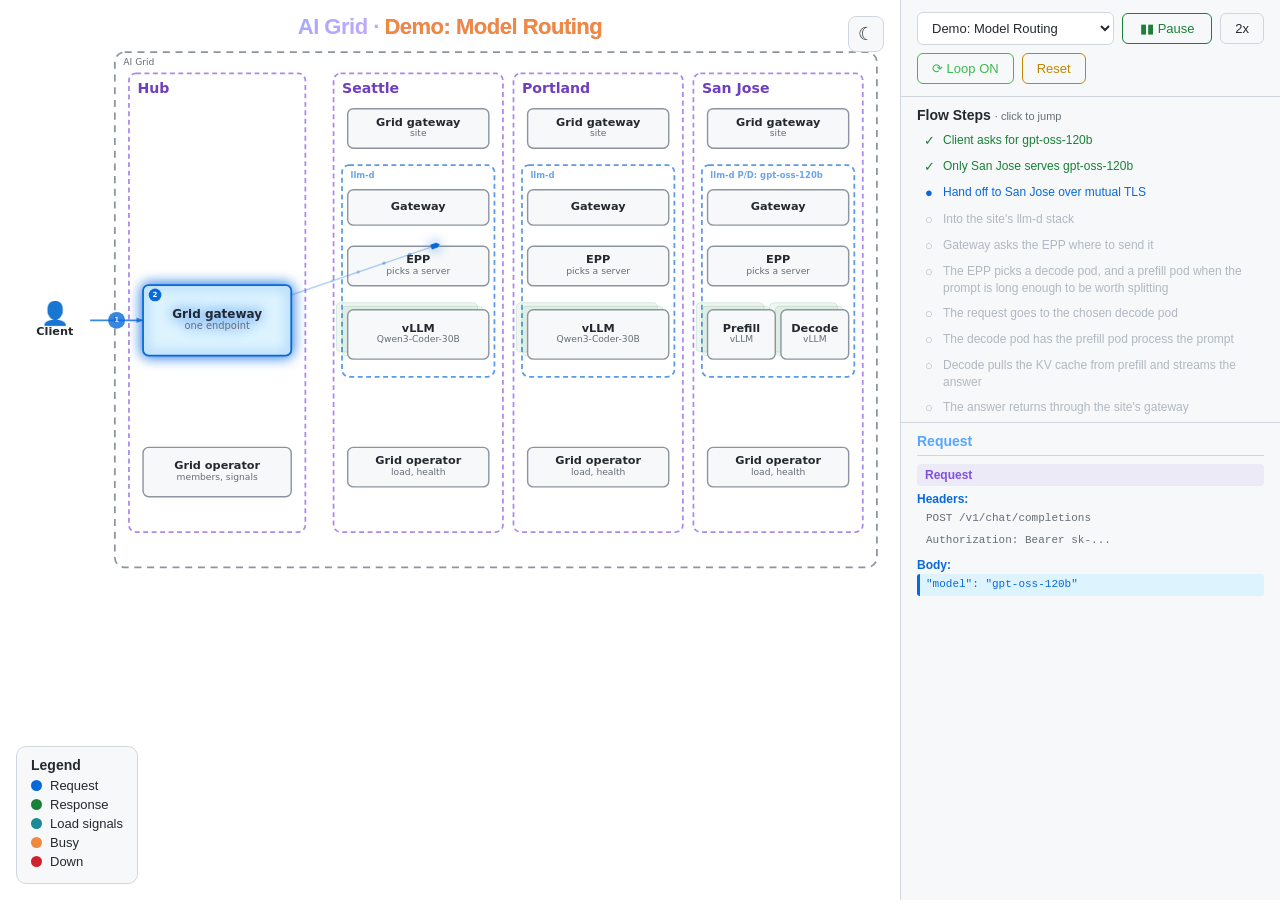
==== commit d339bf40: "Affinity demo in San Jose with prefill/decode Signed-off-by: Sam Batschelet <sbatschelet@gmail.com>" ====
--- a/index.html
+++ b/index.html
@@ -340,7 +340,7 @@
 window.__flowstory = viz;
 
 try {
-  await viz.load({"meta": {"title": "AI Grid", "speed": 2}, "canvas": {"width": 1250, "height": 800}, "nodes": {"client": {"x": 15, "y": 410, "w": 100, "h": 50, "label": "Client", "type": "icon"}, "grid": {"x": 150, "y": 55, "w": 1080, "h": 730, "label": "AI Grid", "type": "boundary", "color": "#8b949e", "labelAlign": "left"}, "hub": {"x": 170, "y": 85, "w": 250, "h": 650, "label": "Hub", "type": "container", "color": "#8250df", "labelSize": 20, "labelColor": "#6E3FC0"}, "front": {"x": 190, "y": 385, "w": 210, "h": 100, "label": "Grid gateway", "sublabel": "one endpoint", "color": "#0969da", "fontSize": 17, "inner": true}, "hubop": {"x": 190, "y": 615, "w": 210, "h": 70, "label": "Grid operator", "sublabel": "members, signals", "color": "#1b8a96", "inner": true}, "west": {"x": 460, "y": 85, "w": 240, "h": 650, "label": "Seattle", "type": "container", "color": "#8250df", "labelSize": 20, "labelColor": "#6E3FC0"}, "west_gg": {"x": 480, "y": 135, "w": 200, "h": 56, "label": "Grid gateway", "sublabel": "site", "color": "#0969da", "inner": true}, "west_llmd": {"x": 472, "y": 215, "w": 216, "h": 300, "label": "llm-d", "type": "container", "color": "#0969da"}, "west_gw": {"x": 480, "y": 250, "w": 200, "h": 50, "label": "Gateway", "color": "#0969da", "inner": true}, "west_epp": {"x": 480, "y": 330, "w": 200, "h": 56, "label": "EPP", "sublabel": "picks a server", "color": "#0969da", "inner": true}, "west_vllm": {"x": 480, "y": 420, "w": 200, "h": 70, "label": "vLLM", "sublabel": "Qwen3-Coder-30B", "color": "#1a7f37", "inner": true, "stackCount": 2}, "west_op": {"x": 480, "y": 615, "w": 200, "h": 56, "label": "Grid operator", "sublabel": "load, health", "color": "#1b8a96", "inner": true}, "eu": {"x": 715, "y": 85, "w": 240, "h": 650, "label": "Portland", "type": "container", "color": "#8250df", "labelSize": 20, "labelColor": "#6E3FC0"}, "eu_gg": {"x": 735, "y": 135, "w": 200, "h": 56, "label": "Grid gateway", "sublabel": "site", "color": "#0969da", "inner": true}, "eu_llmd": {"x": 727, "y": 215, "w": 216, "h": 300, "label": "llm-d", "type": "container", "color": "#0969da"}, "eu_gw": {"x": 735, "y": 250, "w": 200, "h": 50, "label": "Gateway", "color": "#0969da", "inner": true}, "eu_epp": {"x": 735, "y": 330, "w": 200, "h": 56, "label": "EPP", "sublabel": "picks a server", "color": "#0969da", "inner": true}, "eu_vllm": {"x": 735, "y": 420, "w": 200, "h": 70, "label": "vLLM", "sublabel": "Qwen3-Coder-30B", "color": "#1a7f37", "inner": true, "stackCount": 2}, "eu_op": {"x": 735, "y": 615, "w": 200, "h": 56, "label": "Grid operator", "sublabel": "load, health", "color": "#1b8a96", "inner": true}, "ap": {"x": 970, "y": 85, "w": 240, "h": 650, "label": "San Jose", "type": "container", "color": "#8250df", "labelSize": 20, "labelColor": "#6E3FC0"}, "ap_gg": {"x": 990, "y": 135, "w": 200, "h": 56, "label": "Grid gateway", "sublabel": "site", "color": "#0969da", "inner": true}, "ap_llmd": {"x": 982, "y": 215, "w": 216, "h": 300, "label": "llm-d P/D: gpt-oss-120b", "type": "container", "color": "#0969da"}, "ap_gw": {"x": 990, "y": 250, "w": 200, "h": 50, "label": "Gateway", "color": "#0969da", "inner": true}, "ap_epp": {"x": 990, "y": 330, "w": 200, "h": 56, "label": "EPP", "sublabel": "picks a server", "color": "#0969da", "inner": true}, "ap_op": {"x": 990, "y": 615, "w": 200, "h": 56, "label": "Grid operator", "sublabel": "load, health", "color": "#1b8a96", "inner": true}, "ap_prefill": {"x": 990, "y": 420, "w": 96, "h": 70, "label": "Prefill", "sublabel": "vLLM", "color": "#1a7f37", "inner": true, "stackCount": 2}, "ap_decode": {"x": 1094, "y": 420, "w": 96, "h": 70, "label": "Decode", "sublabel": "vLLM", "color": "#1a7f37", "inner": true, "stackCount": 2}}, "tooltips": {"front": {"title": "Grid gateway, the one endpoint", "description": "Every client uses one URL. The gateway checks the caller, then picks a site that serves the requested model and has room.", "details": [["Checks", "API key, budget, region"], ["Picks", "a site by model, region, and live load"], ["Answers with", "the site that served it"]]}, "hubop": {"title": "Grid operator", "description": "Knows every member through gossip, which converges in a few rounds with no leader. Polls every peer's signals endpoint over mutual TLS, labels each row with the site that proved it, and serves the combined view. Its grid gateway reads only this operator."}, "west_gg": {"title": "Site grid gateway", "description": "Accepts traffic only from grid members, proven by certificate, and hands it to the site's llm-d stack."}, "west_llmd": {"title": "llm-d", "description": "The site's own inference stack, unchanged by the grid: a gateway, the EPP that picks a model server by cache and load, and vLLM."}, "west_op": {"title": "Site grid operator", "description": "Enrolls the site and joins the membership. Every few seconds it reads each provider's numbers from the EPP and serves them on its signals endpoint to grid peers over mutual TLS. A provider is one model served by the site's llm-d stack."}, "ap_llmd": {"title": "llm-d with prefill/decode disaggregation", "description": "This site serves gpt-oss-120b with prefill and decode on separate vLLM pods. The EPP picks a decode pod and, for long prompts, a prefill pod. Prefill builds the KV cache, and decode pulls it and streams the answer."}}, "flows": {"model": {"label": "Demo: Model Routing", "steps": [{"text": "Client asks for gpt-oss-120b", "mode": "arrow", "from": "client", "to": "front", "color": "#0969da", "num": 1}, {"text": "Only San Jose serves gpt-oss-120b", "mode": "lightup", "target": "front", "badge": 2}, {"text": "Hand off to San Jose over mutual TLS", "mode": "arrow", "from": "front", "to": "ap_gg", "color": "#0969da", "num": 3, "glow": "ap"}, {"text": "Into the site's llm-d stack", "mode": "arrow", "from": "ap_gg", "to": "ap_gw", "color": "#0969da", "num": 4, "glow": "ap_llmd"}, {"text": "Gateway asks the EPP where to send it", "mode": "arrow", "from": "ap_gw", "to": "ap_epp", "color": "#0969da", "num": 5}, {"text": "The EPP picks a decode pod, and a prefill pod when the prompt is long enough to be worth splitting", "mode": "lightup", "target": "ap_epp", "badge": 6}, {"text": "The request goes to the chosen decode pod", "mode": "arrow", "from": "ap_epp", "to": "ap_decode", "color": "#0969da", "num": 7}, {"text": "The decode pod has the prefill pod process the prompt", "mode": "arrow", "from": "ap_decode", "to": "ap_prefill", "color": "#0969da", "num": 8, "yOff": -12}, {"text": "Decode pulls the KV cache from prefill and streams the answer", "mode": "arrow", "from": "ap_prefill", "to": "ap_decode", "color": "#0969da", "num": 9, "yOff": 12}, {"text": "The answer returns through the site's gateway", "mode": "arrow", "from": "ap_decode", "to": "ap_gw", "color": "#1a7f37", "num": 10, "fromXOff": 40, "toXOff": 40}, {"text": "Back through the site's grid gateway", "mode": "arrow", "from": "ap_gw", "to": "ap_gg", "color": "#1a7f37", "num": 11, "fromXOff": 40, "toXOff": 40}, {"text": "Back through the grid gateway", "mode": "arrow", "from": "ap_gg", "to": "front", "color": "#1a7f37", "num": 12, "yOff": 12}, {"text": "The client gets the answer, tagged with the site that served it", "mode": "arrow", "from": "front", "to": "client", "color": "#1a7f37", "num": 13, "yOff": 12}, {"text": "Each site runs the llm-d shape that fits its model. The grid routes the same way", "mode": "lightup", "target": "ap_llmd", "badge": 14}]}, "load": {"label": "Demo: Load Awareness", "steps": [{"text": "Seattle is busy: its GPUs are queued", "mode": "lightup", "target": "west_vllm", "badge": "busy", "errColor": "#f0883e"}, {"text": "San Jose is busy too", "mode": "lightup", "target": "ap_decode", "badge": "busy", "errColor": "#f0883e"}, {"text": "Every few seconds the hub's operator polls each site", "mode": "arrow", "from": "hubop", "to": "west_op", "color": "#1b8a96", "num": 3, "yOff": -10}, {"text": "Seattle answers: a long queue", "mode": "arrow", "from": "west_op", "to": "hubop", "color": "#1b8a96", "num": 4, "yOff": 10}, {"text": "Portland answers: room to spare", "mode": "arrow", "from": "eu_op", "to": "hubop", "color": "#1b8a96", "num": 5, "edge": {"fromSide": "bottom", "fromXOffset": 20, "toSide": "bottom", "toXOffset": 20, "waypoints": [{"x": 855, "y": 724}, {"x": 315, "y": 724}]}}, {"text": "The grid gateway reads its local operator's combined view", "mode": "arrow", "from": "front", "to": "hubop", "color": "#1b8a96", "num": 6, "fromXOff": 55, "toXOff": 55}, {"text": "Every site's load, labelled with the site that reported it", "mode": "arrow", "from": "hubop", "to": "front", "color": "#1b8a96", "num": 7, "fromXOff": 88, "toXOff": 88}, {"text": "Client asks for Qwen3-Coder-30B", "mode": "arrow", "from": "client", "to": "front", "color": "#0969da", "num": 8}, {"text": "Of the two sites serving this model, Portland has the shorter queue", "mode": "lightup", "target": "front", "badge": 9}, {"text": "Hand off to the site over mutual TLS", "mode": "arrow", "from": "front", "to": "eu_gg", "color": "#0969da", "num": 10, "glow": "eu"}, {"text": "Into the site's llm-d stack", "mode": "arrow", "from": "eu_gg", "to": "eu_gw", "color": "#0969da", "num": 11, "glow": "eu_llmd"}, {"text": "Gateway asks the EPP where to send it", "mode": "arrow", "from": "eu_gw", "to": "eu_epp", "color": "#0969da", "num": 12}, {"text": "EPP picks the best model server", "mode": "arrow", "from": "eu_epp", "to": "eu_vllm", "color": "#0969da", "num": 13}, {"text": "The answer returns through the site's gateway", "mode": "arrow", "from": "eu_vllm", "to": "eu_gw", "color": "#1a7f37", "num": 14, "fromXOff": 40, "toXOff": 40}, {"text": "Back through the site's grid gateway", "mode": "arrow", "from": "eu_gw", "to": "eu_gg", "color": "#1a7f37", "num": 15, "fromXOff": 40, "toXOff": 40}, {"text": "Back through the grid gateway", "mode": "arrow", "from": "eu_gg", "to": "front", "color": "#1a7f37", "num": 16, "yOff": 12}, {"text": "The client gets the answer, tagged with the site that served it", "mode": "arrow", "from": "front", "to": "client", "color": "#1a7f37", "num": 17, "yOff": 12}]}, "affinity": {"label": "Demo: Affinity", "steps": [{"text": "Turn 1 of a conversation asks for Qwen3-Coder-30B", "mode": "arrow", "from": "client", "to": "front", "color": "#0969da", "num": 1}, {"text": "No site has seen this prompt, so the gateway picks by load: Portland", "mode": "lightup", "target": "front", "badge": 2}, {"text": "Hand off to Portland", "mode": "arrow", "from": "front", "to": "eu_gg", "color": "#0969da", "num": 3, "glow": "eu"}, {"text": "Into the site's llm-d stack", "mode": "arrow", "from": "eu_gg", "to": "eu_gw", "color": "#0969da", "num": 4, "glow": "eu_llmd"}, {"text": "Gateway asks the EPP where to send it", "mode": "arrow", "from": "eu_gw", "to": "eu_epp", "color": "#0969da", "num": 5}, {"text": "EPP picks a model server, which caches the prompt", "mode": "arrow", "from": "eu_epp", "to": "eu_vllm", "color": "#0969da", "num": 6}, {"text": "The answer returns through the site's gateway", "mode": "arrow", "from": "eu_vllm", "to": "eu_gw", "color": "#1a7f37", "num": 7, "fromXOff": 40, "toXOff": 40}, {"text": "Back through the site's grid gateway", "mode": "arrow", "from": "eu_gw", "to": "eu_gg", "color": "#1a7f37", "num": 8, "fromXOff": 40, "toXOff": 40}, {"text": "Back through the grid gateway", "mode": "arrow", "from": "eu_gg", "to": "front", "color": "#1a7f37", "num": 9, "yOff": 12}, {"text": "The client gets the answer, tagged with the site that served it", "mode": "arrow", "from": "front", "to": "client", "color": "#1a7f37", "num": 10, "yOff": 12}, {"text": "The answer succeeded, so the gateway remembers it sent this prompt to Portland", "mode": "lightup", "target": "front", "badge": 11}, {"text": "Turn 2 sends the same history plus a new question", "mode": "arrow", "from": "client", "to": "front", "color": "#0969da", "num": 12}, {"text": "The prompt matches what the gateway already sent to Portland, so it goes back there", "mode": "lightup", "target": "front", "badge": 13}, {"text": "Hand off to Portland again", "mode": "arrow", "from": "front", "to": "eu_gg", "color": "#0969da", "num": 14, "glow": "eu"}, {"text": "Into the site's llm-d stack", "mode": "arrow", "from": "eu_gg", "to": "eu_gw", "color": "#0969da", "num": 15, "glow": "eu_llmd"}, {"text": "Gateway asks the EPP where to send it", "mode": "arrow", "from": "eu_gw", "to": "eu_epp", "color": "#0969da", "num": 16}, {"text": "The EPP favors the model server that already holds this prompt", "mode": "lightup", "target": "eu_epp", "badge": 17}, {"text": "Most of the prompt is already cached, so prefill covers mainly the new question", "mode": "arrow", "from": "eu_epp", "to": "eu_vllm", "color": "#0969da", "num": 18}, {"text": "The answer returns through the site's gateway", "mode": "arrow", "from": "eu_vllm", "to": "eu_gw", "color": "#1a7f37", "num": 19, "fromXOff": 40, "toXOff": 40}, {"text": "Back through the site's grid gateway", "mode": "arrow", "from": "eu_gw", "to": "eu_gg", "color": "#1a7f37", "num": 20, "fromXOff": 40, "toXOff": 40}, {"text": "Back through the grid gateway", "mode": "arrow", "from": "eu_gg", "to": "front", "color": "#1a7f37", "num": 21, "yOff": 12}, {"text": "The client gets the answer, tagged with the site that served it", "mode": "arrow", "from": "front", "to": "client", "color": "#1a7f37", "num": 22, "yOff": 12}, {"text": "If Portland grows busier than the cache is worth, load wins", "mode": "lightup", "target": "front", "badge": 23}]}, "fail": {"label": "Demo: Failover", "steps": [{"text": "Seattle goes down", "mode": "lightup", "target": "west_gg", "badge": "down", "errColor": "#cf222e"}, {"text": "Its GPUs stop serving", "mode": "lightup", "target": "west_vllm", "badge": "down", "errColor": "#cf222e"}, {"text": "Its operator stops reporting", "mode": "lightup", "target": "west_op", "badge": "down", "errColor": "#cf222e"}, {"text": "The hub's operator gets no answer from Seattle", "mode": "arrow", "from": "hubop", "to": "west_op", "color": "#cf222e", "num": 4, "yOff": -10}, {"text": "It leaves Seattle out of the combined view until it answers again", "mode": "lightup", "target": "hubop", "badge": 5}, {"text": "The grid gateway reads its local operator", "mode": "arrow", "from": "front", "to": "hubop", "color": "#1b8a96", "num": 6, "fromXOff": 55, "toXOff": 55}, {"text": "Only sites that answered are in the view", "mode": "arrow", "from": "hubop", "to": "front", "color": "#1b8a96", "num": 7, "fromXOff": 88, "toXOff": 88}, {"text": "Client asks for Qwen3-Coder-30B, nothing changes on its side", "mode": "arrow", "from": "client", "to": "front", "color": "#0969da", "num": 8}, {"text": "Gateway sends it to Portland", "mode": "lightup", "target": "front", "badge": 9}, {"text": "Hand off to the site over mutual TLS", "mode": "arrow", "from": "front", "to": "eu_gg", "color": "#0969da", "num": 10, "glow": "eu"}, {"text": "Into the site's llm-d stack", "mode": "arrow", "from": "eu_gg", "to": "eu_gw", "color": "#0969da", "num": 11, "glow": "eu_llmd"}, {"text": "Gateway asks the EPP where to send it", "mode": "arrow", "from": "eu_gw", "to": "eu_epp", "color": "#0969da", "num": 12}, {"text": "EPP picks the best model server", "mode": "arrow", "from": "eu_epp", "to": "eu_vllm", "color": "#0969da", "num": 13}, {"text": "The answer returns through the site's gateway", "mode": "arrow", "from": "eu_vllm", "to": "eu_gw", "color": "#1a7f37", "num": 14, "fromXOff": 40, "toXOff": 40}, {"text": "Back through the site's grid gateway", "mode": "arrow", "from": "eu_gw", "to": "eu_gg", "color": "#1a7f37", "num": 15, "fromXOff": 40, "toXOff": 40}, {"text": "Back through the grid gateway", "mode": "arrow", "from": "eu_gg", "to": "front", "color": "#1a7f37", "num": 16, "yOff": 12}, {"text": "The client gets the answer, tagged with the site that served it", "mode": "arrow", "from": "front", "to": "client", "color": "#1a7f37", "num": 17, "yOff": 12}]}}, "flowOrder": ["model", "load", "affinity", "fail"], "inspector": {"initialState": {"phase": "request", "headers": [{"value": "POST /v1/chat/completions", "style": "keep", "id": "h-path"}, {"value": "Authorization: Bearer sk-...", "style": "keep", "id": "h-auth"}], "body": [{"value": "\"model\": \"Qwen3-Coder-30B\"", "style": "keep", "id": "b-model"}]}, "mutations": {"model": [{"step": 1, "label": "Request", "replaceBody": [{"value": "\"model\": \"gpt-oss-120b\"", "style": "highlight", "id": "m1"}]}, {"step": 13, "label": "Response", "phase": "response", "replaceHeaders": [{"value": "HTTP/1.1 200 OK", "style": "add", "id": "r1San Jose"}, {"value": "x-grid-provider-site: san-jose", "style": "add", "id": "r2San Jose"}]}], "load": [{"step": 17, "label": "Response", "phase": "response", "replaceHeaders": [{"value": "HTTP/1.1 200 OK", "style": "add", "id": "r1Portland"}, {"value": "x-grid-provider-site: portland", "style": "add", "id": "r2Portland"}]}], "fail": [{"step": 17, "label": "Response", "phase": "response", "replaceHeaders": [{"value": "HTTP/1.1 200 OK", "style": "add", "id": "r1Portland"}, {"value": "x-grid-provider-site: portland", "style": "add", "id": "r2Portland"}]}], "affinity": [{"step": 1, "label": "Turn 1", "phase": "request", "replaceHeaders": [{"value": "POST /v1/chat/completions", "style": "keep", "id": "a-h1"}, {"value": "Authorization: Bearer sk-...", "style": "keep", "id": "a-h2"}], "replaceBody": [{"value": "\"model\": \"Qwen3-Coder-30B\"", "style": "keep", "id": "a-m"}, {"value": "user: Review this module", "style": "add", "id": "a-u1"}]}, {"step": 10, "label": "Response", "phase": "response", "replaceHeaders": [{"value": "HTTP/1.1 200 OK", "style": "add", "id": "ar1a"}, {"value": "x-grid-provider-site: portland", "style": "add", "id": "ar2a"}], "replaceBody": []}, {"step": 12, "label": "Turn 2", "phase": "request", "replaceHeaders": [{"value": "POST /v1/chat/completions", "style": "keep", "id": "a-h1"}, {"value": "Authorization: Bearer sk-...", "style": "keep", "id": "a-h2"}], "replaceBody": [{"value": "\"model\": \"Qwen3-Coder-30B\"", "style": "keep", "id": "a-m2"}, {"value": "user: Review this module", "style": "keep", "id": "a-u1b"}, {"value": "assistant: Three issues...", "style": "keep", "id": "a-a1"}, {"value": "user: Fix the second one", "style": "add", "id": "a-u2"}]}, {"step": 22, "label": "Response", "phase": "response", "replaceHeaders": [{"value": "HTTP/1.1 200 OK", "style": "add", "id": "ar1b"}, {"value": "x-grid-provider-site: portland", "style": "add", "id": "ar2b"}], "replaceBody": []}]}}, "legend": [{"label": "Request", "color": "#0969da"}, {"label": "Response", "color": "#1a7f37"}, {"label": "Load signals", "color": "#1b8a96"}, {"label": "Busy", "color": "#f0883e"}, {"label": "Down", "color": "#cf222e"}], "defaultFlow": "l2", "theme": "light"});
+  await viz.load({"meta": {"title": "AI Grid", "speed": 2}, "canvas": {"width": 1250, "height": 800}, "nodes": {"client": {"x": 15, "y": 410, "w": 100, "h": 50, "label": "Client", "type": "icon"}, "grid": {"x": 150, "y": 55, "w": 1080, "h": 730, "label": "AI Grid", "type": "boundary", "color": "#8b949e", "labelAlign": "left"}, "hub": {"x": 170, "y": 85, "w": 250, "h": 650, "label": "Hub", "type": "container", "color": "#8250df", "labelSize": 20, "labelColor": "#6E3FC0"}, "front": {"x": 190, "y": 385, "w": 210, "h": 100, "label": "Grid gateway", "sublabel": "one endpoint", "color": "#0969da", "fontSize": 17, "inner": true}, "hubop": {"x": 190, "y": 615, "w": 210, "h": 70, "label": "Grid operator", "sublabel": "members, signals", "color": "#1b8a96", "inner": true}, "west": {"x": 460, "y": 85, "w": 240, "h": 650, "label": "Seattle", "type": "container", "color": "#8250df", "labelSize": 20, "labelColor": "#6E3FC0"}, "west_gg": {"x": 480, "y": 135, "w": 200, "h": 56, "label": "Grid gateway", "sublabel": "site", "color": "#0969da", "inner": true}, "west_llmd": {"x": 472, "y": 215, "w": 216, "h": 300, "label": "llm-d", "type": "container", "color": "#0969da"}, "west_gw": {"x": 480, "y": 250, "w": 200, "h": 50, "label": "Gateway", "color": "#0969da", "inner": true}, "west_epp": {"x": 480, "y": 330, "w": 200, "h": 56, "label": "EPP", "sublabel": "picks a server", "color": "#0969da", "inner": true}, "west_vllm": {"x": 480, "y": 420, "w": 200, "h": 70, "label": "vLLM", "sublabel": "Qwen3-Coder-30B", "color": "#1a7f37", "inner": true, "stackCount": 2}, "west_op": {"x": 480, "y": 615, "w": 200, "h": 56, "label": "Grid operator", "sublabel": "load, health", "color": "#1b8a96", "inner": true}, "eu": {"x": 715, "y": 85, "w": 240, "h": 650, "label": "Portland", "type": "container", "color": "#8250df", "labelSize": 20, "labelColor": "#6E3FC0"}, "eu_gg": {"x": 735, "y": 135, "w": 200, "h": 56, "label": "Grid gateway", "sublabel": "site", "color": "#0969da", "inner": true}, "eu_llmd": {"x": 727, "y": 215, "w": 216, "h": 300, "label": "llm-d", "type": "container", "color": "#0969da"}, "eu_gw": {"x": 735, "y": 250, "w": 200, "h": 50, "label": "Gateway", "color": "#0969da", "inner": true}, "eu_epp": {"x": 735, "y": 330, "w": 200, "h": 56, "label": "EPP", "sublabel": "picks a server", "color": "#0969da", "inner": true}, "eu_vllm": {"x": 735, "y": 420, "w": 200, "h": 70, "label": "vLLM", "sublabel": "Qwen3-Coder-30B", "color": "#1a7f37", "inner": true, "stackCount": 2}, "eu_op": {"x": 735, "y": 615, "w": 200, "h": 56, "label": "Grid operator", "sublabel": "load, health", "color": "#1b8a96", "inner": true}, "ap": {"x": 970, "y": 85, "w": 240, "h": 650, "label": "San Jose", "type": "container", "color": "#8250df", "labelSize": 20, "labelColor": "#6E3FC0"}, "ap_gg": {"x": 990, "y": 135, "w": 200, "h": 56, "label": "Grid gateway", "sublabel": "site", "color": "#0969da", "inner": true}, "ap_llmd": {"x": 982, "y": 215, "w": 216, "h": 300, "label": "llm-d P/D: gpt-oss-120b", "type": "container", "color": "#0969da"}, "ap_gw": {"x": 990, "y": 250, "w": 200, "h": 50, "label": "Gateway", "color": "#0969da", "inner": true}, "ap_epp": {"x": 990, "y": 330, "w": 200, "h": 56, "label": "EPP", "sublabel": "picks a server", "color": "#0969da", "inner": true}, "ap_op": {"x": 990, "y": 615, "w": 200, "h": 56, "label": "Grid operator", "sublabel": "load, health", "color": "#1b8a96", "inner": true}, "ap_prefill": {"x": 990, "y": 420, "w": 96, "h": 70, "label": "Prefill", "sublabel": "vLLM", "color": "#1a7f37", "inner": true, "stackCount": 2}, "ap_decode": {"x": 1094, "y": 420, "w": 96, "h": 70, "label": "Decode", "sublabel": "vLLM", "color": "#1a7f37", "inner": true, "stackCount": 2}}, "tooltips": {"front": {"title": "Grid gateway, the one endpoint", "description": "Every client uses one URL. The gateway checks the caller, then picks a site that serves the requested model and has room.", "details": [["Checks", "API key, budget, region"], ["Picks", "a site by model, region, and live load"], ["Answers with", "the site that served it"]]}, "hubop": {"title": "Grid operator", "description": "Knows every member through gossip, which converges in a few rounds with no leader. Polls every peer's signals endpoint over mutual TLS, labels each row with the site that proved it, and serves the combined view. Its grid gateway reads only this operator."}, "west_gg": {"title": "Site grid gateway", "description": "Accepts traffic only from grid members, proven by certificate, and hands it to the site's llm-d stack."}, "west_llmd": {"title": "llm-d", "description": "The site's own inference stack, unchanged by the grid: a gateway, the EPP that picks a model server by cache and load, and vLLM."}, "west_op": {"title": "Site grid operator", "description": "Enrolls the site and joins the membership. Every few seconds it reads each provider's numbers from the EPP and serves them on its signals endpoint to grid peers over mutual TLS. A provider is one model served by the site's llm-d stack."}, "ap_llmd": {"title": "llm-d with prefill/decode disaggregation", "description": "This site serves gpt-oss-120b with prefill and decode on separate vLLM pods. The EPP picks a decode pod and, for long prompts, a prefill pod. Prefill builds the KV cache, and decode pulls it and streams the answer."}}, "flows": {"model": {"label": "Demo: Model Routing", "steps": [{"text": "Client asks for gpt-oss-120b", "mode": "arrow", "from": "client", "to": "front", "color": "#0969da", "num": 1}, {"text": "Only San Jose serves gpt-oss-120b", "mode": "lightup", "target": "front", "badge": 2}, {"text": "Hand off to San Jose over mutual TLS", "mode": "arrow", "from": "front", "to": "ap_gg", "color": "#0969da", "num": 3, "glow": "ap"}, {"text": "Into the site's llm-d stack", "mode": "arrow", "from": "ap_gg", "to": "ap_gw", "color": "#0969da", "num": 4, "glow": "ap_llmd"}, {"text": "Gateway asks the EPP where to send it", "mode": "arrow", "from": "ap_gw", "to": "ap_epp", "color": "#0969da", "num": 5}, {"text": "The EPP picks a decode pod, and a prefill pod when the prompt is long enough to be worth splitting", "mode": "lightup", "target": "ap_epp", "badge": 6}, {"text": "The request goes to the chosen decode pod", "mode": "arrow", "from": "ap_epp", "to": "ap_decode", "color": "#0969da", "num": 7}, {"text": "The decode pod has the prefill pod process the prompt", "mode": "arrow", "from": "ap_decode", "to": "ap_prefill", "color": "#0969da", "num": 8, "yOff": -12}, {"text": "Decode pulls the KV cache from prefill and streams the answer", "mode": "arrow", "from": "ap_prefill", "to": "ap_decode", "color": "#0969da", "num": 9, "yOff": 12}, {"text": "The answer returns through the site's gateway", "mode": "arrow", "from": "ap_decode", "to": "ap_gw", "color": "#1a7f37", "num": 10, "fromXOff": 40, "toXOff": 40}, {"text": "Back through the site's grid gateway", "mode": "arrow", "from": "ap_gw", "to": "ap_gg", "color": "#1a7f37", "num": 11, "fromXOff": 40, "toXOff": 40}, {"text": "Back through the grid gateway", "mode": "arrow", "from": "ap_gg", "to": "front", "color": "#1a7f37", "num": 12, "yOff": 12}, {"text": "The client gets the answer, tagged with the site that served it", "mode": "arrow", "from": "front", "to": "client", "color": "#1a7f37", "num": 13, "yOff": 12}, {"text": "Each site runs the llm-d shape that fits its model. The grid routes the same way", "mode": "lightup", "target": "ap_llmd", "badge": 14}]}, "load": {"label": "Demo: Load Awareness", "steps": [{"text": "Seattle is busy: its GPUs are queued", "mode": "lightup", "target": "west_vllm", "badge": "busy", "errColor": "#f0883e"}, {"text": "San Jose is busy too", "mode": "lightup", "target": "ap_decode", "badge": "busy", "errColor": "#f0883e"}, {"text": "Every few seconds the hub's operator polls each site", "mode": "arrow", "from": "hubop", "to": "west_op", "color": "#1b8a96", "num": 3, "yOff": -10}, {"text": "Seattle answers: a long queue", "mode": "arrow", "from": "west_op", "to": "hubop", "color": "#1b8a96", "num": 4, "yOff": 10}, {"text": "Portland answers: room to spare", "mode": "arrow", "from": "eu_op", "to": "hubop", "color": "#1b8a96", "num": 5, "edge": {"fromSide": "bottom", "fromXOffset": 20, "toSide": "bottom", "toXOffset": 20, "waypoints": [{"x": 855, "y": 724}, {"x": 315, "y": 724}]}}, {"text": "The grid gateway reads its local operator's combined view", "mode": "arrow", "from": "front", "to": "hubop", "color": "#1b8a96", "num": 6, "fromXOff": 55, "toXOff": 55}, {"text": "Every site's load, labelled with the site that reported it", "mode": "arrow", "from": "hubop", "to": "front", "color": "#1b8a96", "num": 7, "fromXOff": 88, "toXOff": 88}, {"text": "Client asks for Qwen3-Coder-30B", "mode": "arrow", "from": "client", "to": "front", "color": "#0969da", "num": 8}, {"text": "Of the two sites serving this model, Portland has the shorter queue", "mode": "lightup", "target": "front", "badge": 9}, {"text": "Hand off to the site over mutual TLS", "mode": "arrow", "from": "front", "to": "eu_gg", "color": "#0969da", "num": 10, "glow": "eu"}, {"text": "Into the site's llm-d stack", "mode": "arrow", "from": "eu_gg", "to": "eu_gw", "color": "#0969da", "num": 11, "glow": "eu_llmd"}, {"text": "Gateway asks the EPP where to send it", "mode": "arrow", "from": "eu_gw", "to": "eu_epp", "color": "#0969da", "num": 12}, {"text": "EPP picks the best model server", "mode": "arrow", "from": "eu_epp", "to": "eu_vllm", "color": "#0969da", "num": 13}, {"text": "The answer returns through the site's gateway", "mode": "arrow", "from": "eu_vllm", "to": "eu_gw", "color": "#1a7f37", "num": 14, "fromXOff": 40, "toXOff": 40}, {"text": "Back through the site's grid gateway", "mode": "arrow", "from": "eu_gw", "to": "eu_gg", "color": "#1a7f37", "num": 15, "fromXOff": 40, "toXOff": 40}, {"text": "Back through the grid gateway", "mode": "arrow", "from": "eu_gg", "to": "front", "color": "#1a7f37", "num": 16, "yOff": 12}, {"text": "The client gets the answer, tagged with the site that served it", "mode": "arrow", "from": "front", "to": "client", "color": "#1a7f37", "num": 17, "yOff": 12}]}, "affinity": {"label": "Demo: Affinity", "steps": [{"text": "Turn 1 of a conversation asks for gpt-oss-120b", "mode": "arrow", "from": "client", "to": "front", "color": "#0969da", "num": 1}, {"text": "Only San Jose serves gpt-oss-120b, so it goes there", "mode": "lightup", "target": "front", "badge": 2}, {"text": "Hand off to San Jose over mutual TLS", "mode": "arrow", "from": "front", "to": "ap_gg", "color": "#0969da", "glow": "ap", "num": 3}, {"text": "Into the site's llm-d stack", "mode": "arrow", "from": "ap_gg", "to": "ap_gw", "color": "#0969da", "glow": "ap_llmd", "num": 4}, {"text": "Gateway asks the EPP where to send it", "mode": "arrow", "from": "ap_gw", "to": "ap_epp", "color": "#0969da", "num": 5}, {"text": "No decode pod holds this prompt yet, so the EPP picks one by load", "mode": "lightup", "target": "ap_epp", "badge": 6}, {"text": "The request goes to the chosen decode pod", "mode": "arrow", "from": "ap_epp", "to": "ap_decode", "color": "#0969da", "num": 7}, {"text": "The prompt is long, so decode has the prefill pod process it", "mode": "arrow", "from": "ap_decode", "to": "ap_prefill", "color": "#0969da", "yOff": -12, "num": 8}, {"text": "Decode pulls the KV cache from prefill and keeps it", "mode": "arrow", "from": "ap_prefill", "to": "ap_decode", "color": "#0969da", "yOff": 12, "num": 9}, {"text": "The answer returns through the site's gateway", "mode": "arrow", "from": "ap_decode", "to": "ap_gw", "color": "#1a7f37", "fromXOff": 40, "toXOff": 40, "num": 10}, {"text": "Back through the site's grid gateway", "mode": "arrow", "from": "ap_gw", "to": "ap_gg", "color": "#1a7f37", "fromXOff": 40, "toXOff": 40, "num": 11}, {"text": "Back through the grid gateway", "mode": "arrow", "from": "ap_gg", "to": "front", "color": "#1a7f37", "yOff": 12, "num": 12}, {"text": "The client gets the answer, tagged with the site that served it", "mode": "arrow", "from": "front", "to": "client", "color": "#1a7f37", "yOff": 12, "num": 13}, {"text": "Turn 2 sends the same history plus a new question", "mode": "arrow", "from": "client", "to": "front", "color": "#0969da", "num": 14}, {"text": "Hand off to San Jose again", "mode": "arrow", "from": "front", "to": "ap_gg", "color": "#0969da", "glow": "ap", "num": 15}, {"text": "Into the site's llm-d stack", "mode": "arrow", "from": "ap_gg", "to": "ap_gw", "color": "#0969da", "glow": "ap_llmd", "num": 16}, {"text": "Gateway asks the EPP where to send it", "mode": "arrow", "from": "ap_gw", "to": "ap_epp", "color": "#0969da", "num": 17}, {"text": "The EPP favors the decode pod that already holds this prompt", "mode": "lightup", "target": "ap_epp", "badge": 18}, {"text": "Only the new question is uncached, so no prefill pod is needed", "mode": "arrow", "from": "ap_epp", "to": "ap_decode", "color": "#0969da", "num": 19}, {"text": "Decode handles the new question itself: no KV transfer, faster first token", "mode": "lightup", "target": "ap_decode", "badge": 20}, {"text": "The answer returns through the site's gateway", "mode": "arrow", "from": "ap_decode", "to": "ap_gw", "color": "#1a7f37", "fromXOff": 40, "toXOff": 40, "num": 21}, {"text": "Back through the site's grid gateway", "mode": "arrow", "from": "ap_gw", "to": "ap_gg", "color": "#1a7f37", "fromXOff": 40, "toXOff": 40, "num": 22}, {"text": "Back through the grid gateway", "mode": "arrow", "from": "ap_gg", "to": "front", "color": "#1a7f37", "yOff": 12, "num": 23}, {"text": "The client gets the answer, tagged with the site that served it", "mode": "arrow", "from": "front", "to": "client", "color": "#1a7f37", "yOff": 12, "num": 24}, {"text": "Affinity inside the site: llm-d keeps the conversation on the server that holds its cache", "mode": "lightup", "target": "ap_llmd", "badge": 25}]}, "fail": {"label": "Demo: Failover", "steps": [{"text": "Seattle goes down", "mode": "lightup", "target": "west_gg", "badge": "down", "errColor": "#cf222e"}, {"text": "Its GPUs stop serving", "mode": "lightup", "target": "west_vllm", "badge": "down", "errColor": "#cf222e"}, {"text": "Its operator stops reporting", "mode": "lightup", "target": "west_op", "badge": "down", "errColor": "#cf222e"}, {"text": "The hub's operator gets no answer from Seattle", "mode": "arrow", "from": "hubop", "to": "west_op", "color": "#cf222e", "num": 4, "yOff": -10}, {"text": "It leaves Seattle out of the combined view until it answers again", "mode": "lightup", "target": "hubop", "badge": 5}, {"text": "The grid gateway reads its local operator", "mode": "arrow", "from": "front", "to": "hubop", "color": "#1b8a96", "num": 6, "fromXOff": 55, "toXOff": 55}, {"text": "Only sites that answered are in the view", "mode": "arrow", "from": "hubop", "to": "front", "color": "#1b8a96", "num": 7, "fromXOff": 88, "toXOff": 88}, {"text": "Client asks for Qwen3-Coder-30B, nothing changes on its side", "mode": "arrow", "from": "client", "to": "front", "color": "#0969da", "num": 8}, {"text": "Gateway sends it to Portland", "mode": "lightup", "target": "front", "badge": 9}, {"text": "Hand off to the site over mutual TLS", "mode": "arrow", "from": "front", "to": "eu_gg", "color": "#0969da", "num": 10, "glow": "eu"}, {"text": "Into the site's llm-d stack", "mode": "arrow", "from": "eu_gg", "to": "eu_gw", "color": "#0969da", "num": 11, "glow": "eu_llmd"}, {"text": "Gateway asks the EPP where to send it", "mode": "arrow", "from": "eu_gw", "to": "eu_epp", "color": "#0969da", "num": 12}, {"text": "EPP picks the best model server", "mode": "arrow", "from": "eu_epp", "to": "eu_vllm", "color": "#0969da", "num": 13}, {"text": "The answer returns through the site's gateway", "mode": "arrow", "from": "eu_vllm", "to": "eu_gw", "color": "#1a7f37", "num": 14, "fromXOff": 40, "toXOff": 40}, {"text": "Back through the site's grid gateway", "mode": "arrow", "from": "eu_gw", "to": "eu_gg", "color": "#1a7f37", "num": 15, "fromXOff": 40, "toXOff": 40}, {"text": "Back through the grid gateway", "mode": "arrow", "from": "eu_gg", "to": "front", "color": "#1a7f37", "num": 16, "yOff": 12}, {"text": "The client gets the answer, tagged with the site that served it", "mode": "arrow", "from": "front", "to": "client", "color": "#1a7f37", "num": 17, "yOff": 12}]}}, "flowOrder": ["model", "load", "affinity", "fail"], "inspector": {"initialState": {"phase": "request", "headers": [{"value": "POST /v1/chat/completions", "style": "keep", "id": "h-path"}, {"value": "Authorization: Bearer sk-...", "style": "keep", "id": "h-auth"}], "body": [{"value": "\"model\": \"Qwen3-Coder-30B\"", "style": "keep", "id": "b-model"}]}, "mutations": {"model": [{"step": 1, "label": "Request", "replaceBody": [{"value": "\"model\": \"gpt-oss-120b\"", "style": "highlight", "id": "m1"}]}, {"step": 13, "label": "Response", "phase": "response", "replaceHeaders": [{"value": "HTTP/1.1 200 OK", "style": "add", "id": "r1San Jose"}, {"value": "x-grid-provider-site: san-jose", "style": "add", "id": "r2San Jose"}]}], "load": [{"step": 17, "label": "Response", "phase": "response", "replaceHeaders": [{"value": "HTTP/1.1 200 OK", "style": "add", "id": "r1Portland"}, {"value": "x-grid-provider-site: portland", "style": "add", "id": "r2Portland"}]}], "fail": [{"step": 17, "label": "Response", "phase": "response", "replaceHeaders": [{"value": "HTTP/1.1 200 OK", "style": "add", "id": "r1Portland"}, {"value": "x-grid-provider-site: portland", "style": "add", "id": "r2Portland"}]}], "affinity": [{"step": 1, "label": "Turn 1", "phase": "request", "replaceHeaders": [{"value": "POST /v1/chat/completions", "style": "keep", "id": "a-h1"}, {"value": "Authorization: Bearer sk-...", "style": "keep", "id": "a-h2"}], "replaceBody": [{"value": "\"model\": \"gpt-oss-120b\"", "style": "keep", "id": "a-m"}, {"value": "user: Review this module", "style": "add", "id": "a-u1"}]}, {"step": 13, "label": "Response", "phase": "response", "replaceHeaders": [{"value": "HTTP/1.1 200 OK", "style": "add", "id": "ar1a"}, {"value": "x-grid-provider-site: san-jose", "style": "add", "id": "ar2a"}], "replaceBody": []}, {"step": 14, "label": "Turn 2", "phase": "request", "replaceHeaders": [{"value": "POST /v1/chat/completions", "style": "keep", "id": "a-h1"}, {"value": "Authorization: Bearer sk-...", "style": "keep", "id": "a-h2"}], "replaceBody": [{"value": "\"model\": \"gpt-oss-120b\"", "style": "keep", "id": "a-m2"}, {"value": "user: Review this module", "style": "keep", "id": "a-u1b"}, {"value": "assistant: Three issues...", "style": "keep", "id": "a-a1"}, {"value": "user: Fix the second one", "style": "add", "id": "a-u2"}]}, {"step": 24, "label": "Response", "phase": "response", "replaceHeaders": [{"value": "HTTP/1.1 200 OK", "style": "add", "id": "ar1b"}, {"value": "x-grid-provider-site: san-jose", "style": "add", "id": "ar2b"}], "replaceBody": []}]}}, "legend": [{"label": "Request", "color": "#0969da"}, {"label": "Response", "color": "#1a7f37"}, {"label": "Load signals", "color": "#1b8a96"}, {"label": "Busy", "color": "#f0883e"}, {"label": "Down", "color": "#cf222e"}], "defaultFlow": "l2", "theme": "light"});
 
   // Auto-play with loop on page load
   viz.state.loopMode = true;
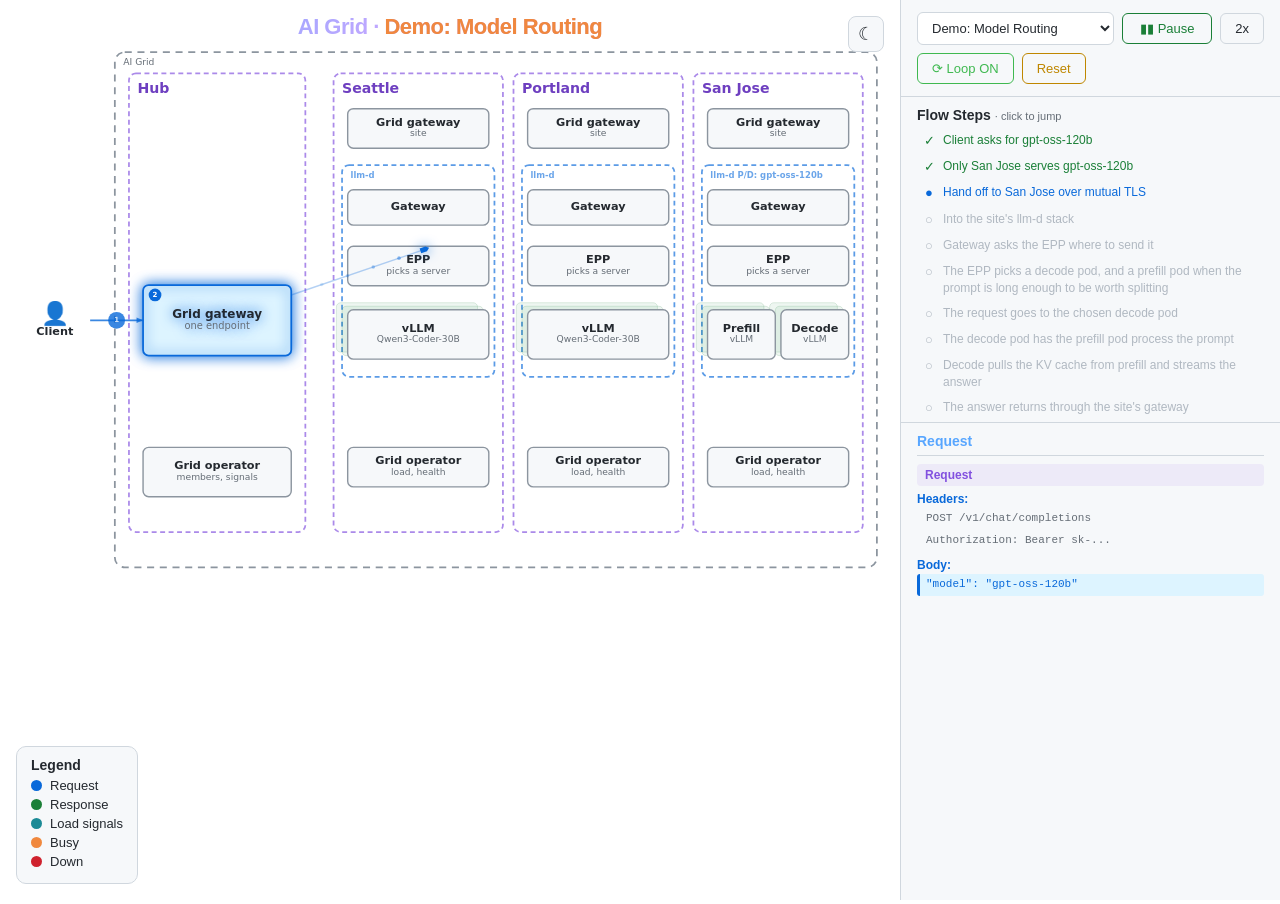
==== commit c9215d10: "Restore the geo fencing demo Signed-off-by: Sam Batschelet <sbatschelet@gmail.com>" ====
--- a/index.html
+++ b/index.html
@@ -340,7 +340,7 @@
 window.__flowstory = viz;
 
 try {
-  await viz.load({"meta": {"title": "AI Grid", "speed": 2}, "canvas": {"width": 1250, "height": 800}, "nodes": {"client": {"x": 15, "y": 410, "w": 100, "h": 50, "label": "Client", "type": "icon"}, "grid": {"x": 150, "y": 55, "w": 1080, "h": 730, "label": "AI Grid", "type": "boundary", "color": "#8b949e", "labelAlign": "left"}, "hub": {"x": 170, "y": 85, "w": 250, "h": 650, "label": "Hub", "type": "container", "color": "#8250df", "labelSize": 20, "labelColor": "#6E3FC0"}, "front": {"x": 190, "y": 385, "w": 210, "h": 100, "label": "Grid gateway", "sublabel": "one endpoint", "color": "#0969da", "fontSize": 17, "inner": true}, "hubop": {"x": 190, "y": 615, "w": 210, "h": 70, "label": "Grid operator", "sublabel": "members, signals", "color": "#1b8a96", "inner": true}, "west": {"x": 460, "y": 85, "w": 240, "h": 650, "label": "Seattle", "type": "container", "color": "#8250df", "labelSize": 20, "labelColor": "#6E3FC0"}, "west_gg": {"x": 480, "y": 135, "w": 200, "h": 56, "label": "Grid gateway", "sublabel": "site", "color": "#0969da", "inner": true}, "west_llmd": {"x": 472, "y": 215, "w": 216, "h": 300, "label": "llm-d", "type": "container", "color": "#0969da"}, "west_gw": {"x": 480, "y": 250, "w": 200, "h": 50, "label": "Gateway", "color": "#0969da", "inner": true}, "west_epp": {"x": 480, "y": 330, "w": 200, "h": 56, "label": "EPP", "sublabel": "picks a server", "color": "#0969da", "inner": true}, "west_vllm": {"x": 480, "y": 420, "w": 200, "h": 70, "label": "vLLM", "sublabel": "Qwen3-Coder-30B", "color": "#1a7f37", "inner": true, "stackCount": 2}, "west_op": {"x": 480, "y": 615, "w": 200, "h": 56, "label": "Grid operator", "sublabel": "load, health", "color": "#1b8a96", "inner": true}, "eu": {"x": 715, "y": 85, "w": 240, "h": 650, "label": "Portland", "type": "container", "color": "#8250df", "labelSize": 20, "labelColor": "#6E3FC0"}, "eu_gg": {"x": 735, "y": 135, "w": 200, "h": 56, "label": "Grid gateway", "sublabel": "site", "color": "#0969da", "inner": true}, "eu_llmd": {"x": 727, "y": 215, "w": 216, "h": 300, "label": "llm-d", "type": "container", "color": "#0969da"}, "eu_gw": {"x": 735, "y": 250, "w": 200, "h": 50, "label": "Gateway", "color": "#0969da", "inner": true}, "eu_epp": {"x": 735, "y": 330, "w": 200, "h": 56, "label": "EPP", "sublabel": "picks a server", "color": "#0969da", "inner": true}, "eu_vllm": {"x": 735, "y": 420, "w": 200, "h": 70, "label": "vLLM", "sublabel": "Qwen3-Coder-30B", "color": "#1a7f37", "inner": true, "stackCount": 2}, "eu_op": {"x": 735, "y": 615, "w": 200, "h": 56, "label": "Grid operator", "sublabel": "load, health", "color": "#1b8a96", "inner": true}, "ap": {"x": 970, "y": 85, "w": 240, "h": 650, "label": "San Jose", "type": "container", "color": "#8250df", "labelSize": 20, "labelColor": "#6E3FC0"}, "ap_gg": {"x": 990, "y": 135, "w": 200, "h": 56, "label": "Grid gateway", "sublabel": "site", "color": "#0969da", "inner": true}, "ap_llmd": {"x": 982, "y": 215, "w": 216, "h": 300, "label": "llm-d P/D: gpt-oss-120b", "type": "container", "color": "#0969da"}, "ap_gw": {"x": 990, "y": 250, "w": 200, "h": 50, "label": "Gateway", "color": "#0969da", "inner": true}, "ap_epp": {"x": 990, "y": 330, "w": 200, "h": 56, "label": "EPP", "sublabel": "picks a server", "color": "#0969da", "inner": true}, "ap_op": {"x": 990, "y": 615, "w": 200, "h": 56, "label": "Grid operator", "sublabel": "load, health", "color": "#1b8a96", "inner": true}, "ap_prefill": {"x": 990, "y": 420, "w": 96, "h": 70, "label": "Prefill", "sublabel": "vLLM", "color": "#1a7f37", "inner": true, "stackCount": 2}, "ap_decode": {"x": 1094, "y": 420, "w": 96, "h": 70, "label": "Decode", "sublabel": "vLLM", "color": "#1a7f37", "inner": true, "stackCount": 2}}, "tooltips": {"front": {"title": "Grid gateway, the one endpoint", "description": "Every client uses one URL. The gateway checks the caller, then picks a site that serves the requested model and has room.", "details": [["Checks", "API key, budget, region"], ["Picks", "a site by model, region, and live load"], ["Answers with", "the site that served it"]]}, "hubop": {"title": "Grid operator", "description": "Knows every member through gossip, which converges in a few rounds with no leader. Polls every peer's signals endpoint over mutual TLS, labels each row with the site that proved it, and serves the combined view. Its grid gateway reads only this operator."}, "west_gg": {"title": "Site grid gateway", "description": "Accepts traffic only from grid members, proven by certificate, and hands it to the site's llm-d stack."}, "west_llmd": {"title": "llm-d", "description": "The site's own inference stack, unchanged by the grid: a gateway, the EPP that picks a model server by cache and load, and vLLM."}, "west_op": {"title": "Site grid operator", "description": "Enrolls the site and joins the membership. Every few seconds it reads each provider's numbers from the EPP and serves them on its signals endpoint to grid peers over mutual TLS. A provider is one model served by the site's llm-d stack."}, "ap_llmd": {"title": "llm-d with prefill/decode disaggregation", "description": "This site serves gpt-oss-120b with prefill and decode on separate vLLM pods. The EPP picks a decode pod and, for long prompts, a prefill pod. Prefill builds the KV cache, and decode pulls it and streams the answer."}}, "flows": {"model": {"label": "Demo: Model Routing", "steps": [{"text": "Client asks for gpt-oss-120b", "mode": "arrow", "from": "client", "to": "front", "color": "#0969da", "num": 1}, {"text": "Only San Jose serves gpt-oss-120b", "mode": "lightup", "target": "front", "badge": 2}, {"text": "Hand off to San Jose over mutual TLS", "mode": "arrow", "from": "front", "to": "ap_gg", "color": "#0969da", "num": 3, "glow": "ap"}, {"text": "Into the site's llm-d stack", "mode": "arrow", "from": "ap_gg", "to": "ap_gw", "color": "#0969da", "num": 4, "glow": "ap_llmd"}, {"text": "Gateway asks the EPP where to send it", "mode": "arrow", "from": "ap_gw", "to": "ap_epp", "color": "#0969da", "num": 5}, {"text": "The EPP picks a decode pod, and a prefill pod when the prompt is long enough to be worth splitting", "mode": "lightup", "target": "ap_epp", "badge": 6}, {"text": "The request goes to the chosen decode pod", "mode": "arrow", "from": "ap_epp", "to": "ap_decode", "color": "#0969da", "num": 7}, {"text": "The decode pod has the prefill pod process the prompt", "mode": "arrow", "from": "ap_decode", "to": "ap_prefill", "color": "#0969da", "num": 8, "yOff": -12}, {"text": "Decode pulls the KV cache from prefill and streams the answer", "mode": "arrow", "from": "ap_prefill", "to": "ap_decode", "color": "#0969da", "num": 9, "yOff": 12}, {"text": "The answer returns through the site's gateway", "mode": "arrow", "from": "ap_decode", "to": "ap_gw", "color": "#1a7f37", "num": 10, "fromXOff": 40, "toXOff": 40}, {"text": "Back through the site's grid gateway", "mode": "arrow", "from": "ap_gw", "to": "ap_gg", "color": "#1a7f37", "num": 11, "fromXOff": 40, "toXOff": 40}, {"text": "Back through the grid gateway", "mode": "arrow", "from": "ap_gg", "to": "front", "color": "#1a7f37", "num": 12, "yOff": 12}, {"text": "The client gets the answer, tagged with the site that served it", "mode": "arrow", "from": "front", "to": "client", "color": "#1a7f37", "num": 13, "yOff": 12}, {"text": "Each site runs the llm-d shape that fits its model. The grid routes the same way", "mode": "lightup", "target": "ap_llmd", "badge": 14}]}, "load": {"label": "Demo: Load Awareness", "steps": [{"text": "Seattle is busy: its GPUs are queued", "mode": "lightup", "target": "west_vllm", "badge": "busy", "errColor": "#f0883e"}, {"text": "San Jose is busy too", "mode": "lightup", "target": "ap_decode", "badge": "busy", "errColor": "#f0883e"}, {"text": "Every few seconds the hub's operator polls each site", "mode": "arrow", "from": "hubop", "to": "west_op", "color": "#1b8a96", "num": 3, "yOff": -10}, {"text": "Seattle answers: a long queue", "mode": "arrow", "from": "west_op", "to": "hubop", "color": "#1b8a96", "num": 4, "yOff": 10}, {"text": "Portland answers: room to spare", "mode": "arrow", "from": "eu_op", "to": "hubop", "color": "#1b8a96", "num": 5, "edge": {"fromSide": "bottom", "fromXOffset": 20, "toSide": "bottom", "toXOffset": 20, "waypoints": [{"x": 855, "y": 724}, {"x": 315, "y": 724}]}}, {"text": "The grid gateway reads its local operator's combined view", "mode": "arrow", "from": "front", "to": "hubop", "color": "#1b8a96", "num": 6, "fromXOff": 55, "toXOff": 55}, {"text": "Every site's load, labelled with the site that reported it", "mode": "arrow", "from": "hubop", "to": "front", "color": "#1b8a96", "num": 7, "fromXOff": 88, "toXOff": 88}, {"text": "Client asks for Qwen3-Coder-30B", "mode": "arrow", "from": "client", "to": "front", "color": "#0969da", "num": 8}, {"text": "Of the two sites serving this model, Portland has the shorter queue", "mode": "lightup", "target": "front", "badge": 9}, {"text": "Hand off to the site over mutual TLS", "mode": "arrow", "from": "front", "to": "eu_gg", "color": "#0969da", "num": 10, "glow": "eu"}, {"text": "Into the site's llm-d stack", "mode": "arrow", "from": "eu_gg", "to": "eu_gw", "color": "#0969da", "num": 11, "glow": "eu_llmd"}, {"text": "Gateway asks the EPP where to send it", "mode": "arrow", "from": "eu_gw", "to": "eu_epp", "color": "#0969da", "num": 12}, {"text": "EPP picks the best model server", "mode": "arrow", "from": "eu_epp", "to": "eu_vllm", "color": "#0969da", "num": 13}, {"text": "The answer returns through the site's gateway", "mode": "arrow", "from": "eu_vllm", "to": "eu_gw", "color": "#1a7f37", "num": 14, "fromXOff": 40, "toXOff": 40}, {"text": "Back through the site's grid gateway", "mode": "arrow", "from": "eu_gw", "to": "eu_gg", "color": "#1a7f37", "num": 15, "fromXOff": 40, "toXOff": 40}, {"text": "Back through the grid gateway", "mode": "arrow", "from": "eu_gg", "to": "front", "color": "#1a7f37", "num": 16, "yOff": 12}, {"text": "The client gets the answer, tagged with the site that served it", "mode": "arrow", "from": "front", "to": "client", "color": "#1a7f37", "num": 17, "yOff": 12}]}, "affinity": {"label": "Demo: Affinity", "steps": [{"text": "Turn 1 of a conversation asks for gpt-oss-120b", "mode": "arrow", "from": "client", "to": "front", "color": "#0969da", "num": 1}, {"text": "Only San Jose serves gpt-oss-120b, so it goes there", "mode": "lightup", "target": "front", "badge": 2}, {"text": "Hand off to San Jose over mutual TLS", "mode": "arrow", "from": "front", "to": "ap_gg", "color": "#0969da", "glow": "ap", "num": 3}, {"text": "Into the site's llm-d stack", "mode": "arrow", "from": "ap_gg", "to": "ap_gw", "color": "#0969da", "glow": "ap_llmd", "num": 4}, {"text": "Gateway asks the EPP where to send it", "mode": "arrow", "from": "ap_gw", "to": "ap_epp", "color": "#0969da", "num": 5}, {"text": "No decode pod holds this prompt yet, so the EPP picks one by load", "mode": "lightup", "target": "ap_epp", "badge": 6}, {"text": "The request goes to the chosen decode pod", "mode": "arrow", "from": "ap_epp", "to": "ap_decode", "color": "#0969da", "num": 7}, {"text": "The prompt is long, so decode has the prefill pod process it", "mode": "arrow", "from": "ap_decode", "to": "ap_prefill", "color": "#0969da", "yOff": -12, "num": 8}, {"text": "Decode pulls the KV cache from prefill and keeps it", "mode": "arrow", "from": "ap_prefill", "to": "ap_decode", "color": "#0969da", "yOff": 12, "num": 9}, {"text": "The answer returns through the site's gateway", "mode": "arrow", "from": "ap_decode", "to": "ap_gw", "color": "#1a7f37", "fromXOff": 40, "toXOff": 40, "num": 10}, {"text": "Back through the site's grid gateway", "mode": "arrow", "from": "ap_gw", "to": "ap_gg", "color": "#1a7f37", "fromXOff": 40, "toXOff": 40, "num": 11}, {"text": "Back through the grid gateway", "mode": "arrow", "from": "ap_gg", "to": "front", "color": "#1a7f37", "yOff": 12, "num": 12}, {"text": "The client gets the answer, tagged with the site that served it", "mode": "arrow", "from": "front", "to": "client", "color": "#1a7f37", "yOff": 12, "num": 13}, {"text": "Turn 2 sends the same history plus a new question", "mode": "arrow", "from": "client", "to": "front", "color": "#0969da", "num": 14}, {"text": "Hand off to San Jose again", "mode": "arrow", "from": "front", "to": "ap_gg", "color": "#0969da", "glow": "ap", "num": 15}, {"text": "Into the site's llm-d stack", "mode": "arrow", "from": "ap_gg", "to": "ap_gw", "color": "#0969da", "glow": "ap_llmd", "num": 16}, {"text": "Gateway asks the EPP where to send it", "mode": "arrow", "from": "ap_gw", "to": "ap_epp", "color": "#0969da", "num": 17}, {"text": "The EPP favors the decode pod that already holds this prompt", "mode": "lightup", "target": "ap_epp", "badge": 18}, {"text": "Only the new question is uncached, so no prefill pod is needed", "mode": "arrow", "from": "ap_epp", "to": "ap_decode", "color": "#0969da", "num": 19}, {"text": "Decode handles the new question itself: no KV transfer, faster first token", "mode": "lightup", "target": "ap_decode", "badge": 20}, {"text": "The answer returns through the site's gateway", "mode": "arrow", "from": "ap_decode", "to": "ap_gw", "color": "#1a7f37", "fromXOff": 40, "toXOff": 40, "num": 21}, {"text": "Back through the site's grid gateway", "mode": "arrow", "from": "ap_gw", "to": "ap_gg", "color": "#1a7f37", "fromXOff": 40, "toXOff": 40, "num": 22}, {"text": "Back through the grid gateway", "mode": "arrow", "from": "ap_gg", "to": "front", "color": "#1a7f37", "yOff": 12, "num": 23}, {"text": "The client gets the answer, tagged with the site that served it", "mode": "arrow", "from": "front", "to": "client", "color": "#1a7f37", "yOff": 12, "num": 24}, {"text": "Affinity inside the site: llm-d keeps the conversation on the server that holds its cache", "mode": "lightup", "target": "ap_llmd", "badge": 25}]}, "fail": {"label": "Demo: Failover", "steps": [{"text": "Seattle goes down", "mode": "lightup", "target": "west_gg", "badge": "down", "errColor": "#cf222e"}, {"text": "Its GPUs stop serving", "mode": "lightup", "target": "west_vllm", "badge": "down", "errColor": "#cf222e"}, {"text": "Its operator stops reporting", "mode": "lightup", "target": "west_op", "badge": "down", "errColor": "#cf222e"}, {"text": "The hub's operator gets no answer from Seattle", "mode": "arrow", "from": "hubop", "to": "west_op", "color": "#cf222e", "num": 4, "yOff": -10}, {"text": "It leaves Seattle out of the combined view until it answers again", "mode": "lightup", "target": "hubop", "badge": 5}, {"text": "The grid gateway reads its local operator", "mode": "arrow", "from": "front", "to": "hubop", "color": "#1b8a96", "num": 6, "fromXOff": 55, "toXOff": 55}, {"text": "Only sites that answered are in the view", "mode": "arrow", "from": "hubop", "to": "front", "color": "#1b8a96", "num": 7, "fromXOff": 88, "toXOff": 88}, {"text": "Client asks for Qwen3-Coder-30B, nothing changes on its side", "mode": "arrow", "from": "client", "to": "front", "color": "#0969da", "num": 8}, {"text": "Gateway sends it to Portland", "mode": "lightup", "target": "front", "badge": 9}, {"text": "Hand off to the site over mutual TLS", "mode": "arrow", "from": "front", "to": "eu_gg", "color": "#0969da", "num": 10, "glow": "eu"}, {"text": "Into the site's llm-d stack", "mode": "arrow", "from": "eu_gg", "to": "eu_gw", "color": "#0969da", "num": 11, "glow": "eu_llmd"}, {"text": "Gateway asks the EPP where to send it", "mode": "arrow", "from": "eu_gw", "to": "eu_epp", "color": "#0969da", "num": 12}, {"text": "EPP picks the best model server", "mode": "arrow", "from": "eu_epp", "to": "eu_vllm", "color": "#0969da", "num": 13}, {"text": "The answer returns through the site's gateway", "mode": "arrow", "from": "eu_vllm", "to": "eu_gw", "color": "#1a7f37", "num": 14, "fromXOff": 40, "toXOff": 40}, {"text": "Back through the site's grid gateway", "mode": "arrow", "from": "eu_gw", "to": "eu_gg", "color": "#1a7f37", "num": 15, "fromXOff": 40, "toXOff": 40}, {"text": "Back through the grid gateway", "mode": "arrow", "from": "eu_gg", "to": "front", "color": "#1a7f37", "num": 16, "yOff": 12}, {"text": "The client gets the answer, tagged with the site that served it", "mode": "arrow", "from": "front", "to": "client", "color": "#1a7f37", "num": 17, "yOff": 12}]}}, "flowOrder": ["model", "load", "affinity", "fail"], "inspector": {"initialState": {"phase": "request", "headers": [{"value": "POST /v1/chat/completions", "style": "keep", "id": "h-path"}, {"value": "Authorization: Bearer sk-...", "style": "keep", "id": "h-auth"}], "body": [{"value": "\"model\": \"Qwen3-Coder-30B\"", "style": "keep", "id": "b-model"}]}, "mutations": {"model": [{"step": 1, "label": "Request", "replaceBody": [{"value": "\"model\": \"gpt-oss-120b\"", "style": "highlight", "id": "m1"}]}, {"step": 13, "label": "Response", "phase": "response", "replaceHeaders": [{"value": "HTTP/1.1 200 OK", "style": "add", "id": "r1San Jose"}, {"value": "x-grid-provider-site: san-jose", "style": "add", "id": "r2San Jose"}]}], "load": [{"step": 17, "label": "Response", "phase": "response", "replaceHeaders": [{"value": "HTTP/1.1 200 OK", "style": "add", "id": "r1Portland"}, {"value": "x-grid-provider-site: portland", "style": "add", "id": "r2Portland"}]}], "fail": [{"step": 17, "label": "Response", "phase": "response", "replaceHeaders": [{"value": "HTTP/1.1 200 OK", "style": "add", "id": "r1Portland"}, {"value": "x-grid-provider-site: portland", "style": "add", "id": "r2Portland"}]}], "affinity": [{"step": 1, "label": "Turn 1", "phase": "request", "replaceHeaders": [{"value": "POST /v1/chat/completions", "style": "keep", "id": "a-h1"}, {"value": "Authorization: Bearer sk-...", "style": "keep", "id": "a-h2"}], "replaceBody": [{"value": "\"model\": \"gpt-oss-120b\"", "style": "keep", "id": "a-m"}, {"value": "user: Review this module", "style": "add", "id": "a-u1"}]}, {"step": 13, "label": "Response", "phase": "response", "replaceHeaders": [{"value": "HTTP/1.1 200 OK", "style": "add", "id": "ar1a"}, {"value": "x-grid-provider-site: san-jose", "style": "add", "id": "ar2a"}], "replaceBody": []}, {"step": 14, "label": "Turn 2", "phase": "request", "replaceHeaders": [{"value": "POST /v1/chat/completions", "style": "keep", "id": "a-h1"}, {"value": "Authorization: Bearer sk-...", "style": "keep", "id": "a-h2"}], "replaceBody": [{"value": "\"model\": \"gpt-oss-120b\"", "style": "keep", "id": "a-m2"}, {"value": "user: Review this module", "style": "keep", "id": "a-u1b"}, {"value": "assistant: Three issues...", "style": "keep", "id": "a-a1"}, {"value": "user: Fix the second one", "style": "add", "id": "a-u2"}]}, {"step": 24, "label": "Response", "phase": "response", "replaceHeaders": [{"value": "HTTP/1.1 200 OK", "style": "add", "id": "ar1b"}, {"value": "x-grid-provider-site: san-jose", "style": "add", "id": "ar2b"}], "replaceBody": []}]}}, "legend": [{"label": "Request", "color": "#0969da"}, {"label": "Response", "color": "#1a7f37"}, {"label": "Load signals", "color": "#1b8a96"}, {"label": "Busy", "color": "#f0883e"}, {"label": "Down", "color": "#cf222e"}], "defaultFlow": "l2", "theme": "light"});
+  await viz.load({"meta": {"title": "AI Grid", "speed": 2}, "canvas": {"width": 1250, "height": 800}, "nodes": {"client": {"x": 15, "y": 410, "w": 100, "h": 50, "label": "Client", "type": "icon"}, "grid": {"x": 150, "y": 55, "w": 1080, "h": 730, "label": "AI Grid", "type": "boundary", "color": "#8b949e", "labelAlign": "left"}, "hub": {"x": 170, "y": 85, "w": 250, "h": 650, "label": "Hub", "type": "container", "color": "#8250df", "labelSize": 20, "labelColor": "#6E3FC0"}, "front": {"x": 190, "y": 385, "w": 210, "h": 100, "label": "Grid gateway", "sublabel": "one endpoint", "color": "#0969da", "fontSize": 17, "inner": true}, "hubop": {"x": 190, "y": 615, "w": 210, "h": 70, "label": "Grid operator", "sublabel": "members, signals", "color": "#1b8a96", "inner": true}, "west": {"x": 460, "y": 85, "w": 240, "h": 650, "label": "Seattle", "type": "container", "color": "#8250df", "labelSize": 20, "labelColor": "#6E3FC0"}, "west_gg": {"x": 480, "y": 135, "w": 200, "h": 56, "label": "Grid gateway", "sublabel": "site", "color": "#0969da", "inner": true}, "west_llmd": {"x": 472, "y": 215, "w": 216, "h": 300, "label": "llm-d", "type": "container", "color": "#0969da"}, "west_gw": {"x": 480, "y": 250, "w": 200, "h": 50, "label": "Gateway", "color": "#0969da", "inner": true}, "west_epp": {"x": 480, "y": 330, "w": 200, "h": 56, "label": "EPP", "sublabel": "picks a server", "color": "#0969da", "inner": true}, "west_vllm": {"x": 480, "y": 420, "w": 200, "h": 70, "label": "vLLM", "sublabel": "Qwen3-Coder-30B", "color": "#1a7f37", "inner": true, "stackCount": 2}, "west_op": {"x": 480, "y": 615, "w": 200, "h": 56, "label": "Grid operator", "sublabel": "load, health", "color": "#1b8a96", "inner": true}, "eu": {"x": 715, "y": 85, "w": 240, "h": 650, "label": "Portland", "type": "container", "color": "#8250df", "labelSize": 20, "labelColor": "#6E3FC0"}, "eu_gg": {"x": 735, "y": 135, "w": 200, "h": 56, "label": "Grid gateway", "sublabel": "site", "color": "#0969da", "inner": true}, "eu_llmd": {"x": 727, "y": 215, "w": 216, "h": 300, "label": "llm-d", "type": "container", "color": "#0969da"}, "eu_gw": {"x": 735, "y": 250, "w": 200, "h": 50, "label": "Gateway", "color": "#0969da", "inner": true}, "eu_epp": {"x": 735, "y": 330, "w": 200, "h": 56, "label": "EPP", "sublabel": "picks a server", "color": "#0969da", "inner": true}, "eu_vllm": {"x": 735, "y": 420, "w": 200, "h": 70, "label": "vLLM", "sublabel": "Qwen3-Coder-30B", "color": "#1a7f37", "inner": true, "stackCount": 2}, "eu_op": {"x": 735, "y": 615, "w": 200, "h": 56, "label": "Grid operator", "sublabel": "load, health", "color": "#1b8a96", "inner": true}, "ap": {"x": 970, "y": 85, "w": 240, "h": 650, "label": "San Jose", "type": "container", "color": "#8250df", "labelSize": 20, "labelColor": "#6E3FC0"}, "ap_gg": {"x": 990, "y": 135, "w": 200, "h": 56, "label": "Grid gateway", "sublabel": "site", "color": "#0969da", "inner": true}, "ap_llmd": {"x": 982, "y": 215, "w": 216, "h": 300, "label": "llm-d P/D: gpt-oss-120b", "type": "container", "color": "#0969da"}, "ap_gw": {"x": 990, "y": 250, "w": 200, "h": 50, "label": "Gateway", "color": "#0969da", "inner": true}, "ap_epp": {"x": 990, "y": 330, "w": 200, "h": 56, "label": "EPP", "sublabel": "picks a server", "color": "#0969da", "inner": true}, "ap_op": {"x": 990, "y": 615, "w": 200, "h": 56, "label": "Grid operator", "sublabel": "load, health", "color": "#1b8a96", "inner": true}, "ap_prefill": {"x": 990, "y": 420, "w": 96, "h": 70, "label": "Prefill", "sublabel": "vLLM", "color": "#1a7f37", "inner": true, "stackCount": 2}, "ap_decode": {"x": 1094, "y": 420, "w": 96, "h": 70, "label": "Decode", "sublabel": "vLLM", "color": "#1a7f37", "inner": true, "stackCount": 2}}, "tooltips": {"front": {"title": "Grid gateway, the one endpoint", "description": "Every client uses one URL. The gateway checks the caller, then picks a site that serves the requested model and has room.", "details": [["Checks", "API key, budget, region"], ["Picks", "a site by model, region, and live load"], ["Answers with", "the site that served it"]]}, "hubop": {"title": "Grid operator", "description": "Knows every member through gossip, which converges in a few rounds with no leader. Polls every peer's signals endpoint over mutual TLS, labels each row with the site that proved it, and serves the combined view. Its grid gateway reads only this operator."}, "west_gg": {"title": "Site grid gateway", "description": "Accepts traffic only from grid members, proven by certificate, and hands it to the site's llm-d stack."}, "west_llmd": {"title": "llm-d", "description": "The site's own inference stack, unchanged by the grid: a gateway, the EPP that picks a model server by cache and load, and vLLM."}, "west_op": {"title": "Site grid operator", "description": "Enrolls the site and joins the membership. Every few seconds it reads each provider's numbers from the EPP and serves them on its signals endpoint to grid peers over mutual TLS. A provider is one model served by the site's llm-d stack."}, "ap_llmd": {"title": "llm-d with prefill/decode disaggregation", "description": "This site serves gpt-oss-120b with prefill and decode on separate vLLM pods. The EPP picks a decode pod and, for long prompts, a prefill pod. Prefill builds the KV cache, and decode pulls it and streams the answer."}}, "flows": {"model": {"label": "Demo: Model Routing", "steps": [{"text": "Client asks for gpt-oss-120b", "mode": "arrow", "from": "client", "to": "front", "color": "#0969da", "num": 1}, {"text": "Only San Jose serves gpt-oss-120b", "mode": "lightup", "target": "front", "badge": 2}, {"text": "Hand off to San Jose over mutual TLS", "mode": "arrow", "from": "front", "to": "ap_gg", "color": "#0969da", "num": 3, "glow": "ap"}, {"text": "Into the site's llm-d stack", "mode": "arrow", "from": "ap_gg", "to": "ap_gw", "color": "#0969da", "num": 4, "glow": "ap_llmd"}, {"text": "Gateway asks the EPP where to send it", "mode": "arrow", "from": "ap_gw", "to": "ap_epp", "color": "#0969da", "num": 5}, {"text": "The EPP picks a decode pod, and a prefill pod when the prompt is long enough to be worth splitting", "mode": "lightup", "target": "ap_epp", "badge": 6}, {"text": "The request goes to the chosen decode pod", "mode": "arrow", "from": "ap_epp", "to": "ap_decode", "color": "#0969da", "num": 7}, {"text": "The decode pod has the prefill pod process the prompt", "mode": "arrow", "from": "ap_decode", "to": "ap_prefill", "color": "#0969da", "num": 8, "yOff": -12}, {"text": "Decode pulls the KV cache from prefill and streams the answer", "mode": "arrow", "from": "ap_prefill", "to": "ap_decode", "color": "#0969da", "num": 9, "yOff": 12}, {"text": "The answer returns through the site's gateway", "mode": "arrow", "from": "ap_decode", "to": "ap_gw", "color": "#1a7f37", "num": 10, "fromXOff": 40, "toXOff": 40}, {"text": "Back through the site's grid gateway", "mode": "arrow", "from": "ap_gw", "to": "ap_gg", "color": "#1a7f37", "num": 11, "fromXOff": 40, "toXOff": 40}, {"text": "Back through the grid gateway", "mode": "arrow", "from": "ap_gg", "to": "front", "color": "#1a7f37", "num": 12, "yOff": 12}, {"text": "The client gets the answer, tagged with the site that served it", "mode": "arrow", "from": "front", "to": "client", "color": "#1a7f37", "num": 13, "yOff": 12}, {"text": "Each site runs the llm-d shape that fits its model. The grid routes the same way", "mode": "lightup", "target": "ap_llmd", "badge": 14}]}, "load": {"label": "Demo: Load Awareness", "steps": [{"text": "Seattle is busy: its GPUs are queued", "mode": "lightup", "target": "west_vllm", "badge": "busy", "errColor": "#f0883e"}, {"text": "San Jose is busy too", "mode": "lightup", "target": "ap_decode", "badge": "busy", "errColor": "#f0883e"}, {"text": "Every few seconds the hub's operator polls each site", "mode": "arrow", "from": "hubop", "to": "west_op", "color": "#1b8a96", "num": 3, "yOff": -10}, {"text": "Seattle answers: a long queue", "mode": "arrow", "from": "west_op", "to": "hubop", "color": "#1b8a96", "num": 4, "yOff": 10}, {"text": "Portland answers: room to spare", "mode": "arrow", "from": "eu_op", "to": "hubop", "color": "#1b8a96", "num": 5, "edge": {"fromSide": "bottom", "fromXOffset": 20, "toSide": "bottom", "toXOffset": 20, "waypoints": [{"x": 855, "y": 724}, {"x": 315, "y": 724}]}}, {"text": "The grid gateway reads its local operator's combined view", "mode": "arrow", "from": "front", "to": "hubop", "color": "#1b8a96", "num": 6, "fromXOff": 55, "toXOff": 55}, {"text": "Every site's load, labelled with the site that reported it", "mode": "arrow", "from": "hubop", "to": "front", "color": "#1b8a96", "num": 7, "fromXOff": 88, "toXOff": 88}, {"text": "Client asks for Qwen3-Coder-30B", "mode": "arrow", "from": "client", "to": "front", "color": "#0969da", "num": 8}, {"text": "Of the two sites serving this model, Portland has the shorter queue", "mode": "lightup", "target": "front", "badge": 9}, {"text": "Hand off to the site over mutual TLS", "mode": "arrow", "from": "front", "to": "eu_gg", "color": "#0969da", "num": 10, "glow": "eu"}, {"text": "Into the site's llm-d stack", "mode": "arrow", "from": "eu_gg", "to": "eu_gw", "color": "#0969da", "num": 11, "glow": "eu_llmd"}, {"text": "Gateway asks the EPP where to send it", "mode": "arrow", "from": "eu_gw", "to": "eu_epp", "color": "#0969da", "num": 12}, {"text": "EPP picks the best model server", "mode": "arrow", "from": "eu_epp", "to": "eu_vllm", "color": "#0969da", "num": 13}, {"text": "The answer returns through the site's gateway", "mode": "arrow", "from": "eu_vllm", "to": "eu_gw", "color": "#1a7f37", "num": 14, "fromXOff": 40, "toXOff": 40}, {"text": "Back through the site's grid gateway", "mode": "arrow", "from": "eu_gw", "to": "eu_gg", "color": "#1a7f37", "num": 15, "fromXOff": 40, "toXOff": 40}, {"text": "Back through the grid gateway", "mode": "arrow", "from": "eu_gg", "to": "front", "color": "#1a7f37", "num": 16, "yOff": 12}, {"text": "The client gets the answer, tagged with the site that served it", "mode": "arrow", "from": "front", "to": "client", "color": "#1a7f37", "num": 17, "yOff": 12}]}, "affinity": {"label": "Demo: Affinity", "steps": [{"text": "Turn 1 of a conversation asks for gpt-oss-120b", "mode": "arrow", "from": "client", "to": "front", "color": "#0969da", "num": 1}, {"text": "Only San Jose serves gpt-oss-120b, so it goes there", "mode": "lightup", "target": "front", "badge": 2}, {"text": "Hand off to San Jose over mutual TLS", "mode": "arrow", "from": "front", "to": "ap_gg", "color": "#0969da", "glow": "ap", "num": 3}, {"text": "Into the site's llm-d stack", "mode": "arrow", "from": "ap_gg", "to": "ap_gw", "color": "#0969da", "glow": "ap_llmd", "num": 4}, {"text": "Gateway asks the EPP where to send it", "mode": "arrow", "from": "ap_gw", "to": "ap_epp", "color": "#0969da", "num": 5}, {"text": "No decode pod holds this prompt yet, so the EPP picks one by load", "mode": "lightup", "target": "ap_epp", "badge": 6}, {"text": "The request goes to the chosen decode pod", "mode": "arrow", "from": "ap_epp", "to": "ap_decode", "color": "#0969da", "num": 7}, {"text": "The prompt is long, so decode has the prefill pod process it", "mode": "arrow", "from": "ap_decode", "to": "ap_prefill", "color": "#0969da", "yOff": -12, "num": 8}, {"text": "Decode pulls the KV cache from prefill and keeps it", "mode": "arrow", "from": "ap_prefill", "to": "ap_decode", "color": "#0969da", "yOff": 12, "num": 9}, {"text": "The answer returns through the site's gateway", "mode": "arrow", "from": "ap_decode", "to": "ap_gw", "color": "#1a7f37", "fromXOff": 40, "toXOff": 40, "num": 10}, {"text": "Back through the site's grid gateway", "mode": "arrow", "from": "ap_gw", "to": "ap_gg", "color": "#1a7f37", "fromXOff": 40, "toXOff": 40, "num": 11}, {"text": "Back through the grid gateway", "mode": "arrow", "from": "ap_gg", "to": "front", "color": "#1a7f37", "yOff": 12, "num": 12}, {"text": "The client gets the answer, tagged with the site that served it", "mode": "arrow", "from": "front", "to": "client", "color": "#1a7f37", "yOff": 12, "num": 13}, {"text": "Turn 2 sends the same history plus a new question", "mode": "arrow", "from": "client", "to": "front", "color": "#0969da", "num": 14}, {"text": "Hand off to San Jose again", "mode": "arrow", "from": "front", "to": "ap_gg", "color": "#0969da", "glow": "ap", "num": 15}, {"text": "Into the site's llm-d stack", "mode": "arrow", "from": "ap_gg", "to": "ap_gw", "color": "#0969da", "glow": "ap_llmd", "num": 16}, {"text": "Gateway asks the EPP where to send it", "mode": "arrow", "from": "ap_gw", "to": "ap_epp", "color": "#0969da", "num": 17}, {"text": "The EPP favors the decode pod that already holds this prompt", "mode": "lightup", "target": "ap_epp", "badge": 18}, {"text": "Only the new question is uncached, so no prefill pod is needed", "mode": "arrow", "from": "ap_epp", "to": "ap_decode", "color": "#0969da", "num": 19}, {"text": "Decode handles the new question itself: no KV transfer, faster first token", "mode": "lightup", "target": "ap_decode", "badge": 20}, {"text": "The answer returns through the site's gateway", "mode": "arrow", "from": "ap_decode", "to": "ap_gw", "color": "#1a7f37", "fromXOff": 40, "toXOff": 40, "num": 21}, {"text": "Back through the site's grid gateway", "mode": "arrow", "from": "ap_gw", "to": "ap_gg", "color": "#1a7f37", "fromXOff": 40, "toXOff": 40, "num": 22}, {"text": "Back through the grid gateway", "mode": "arrow", "from": "ap_gg", "to": "front", "color": "#1a7f37", "yOff": 12, "num": 23}, {"text": "The client gets the answer, tagged with the site that served it", "mode": "arrow", "from": "front", "to": "client", "color": "#1a7f37", "yOff": 12, "num": 24}, {"text": "Affinity inside the site: llm-d keeps the conversation on the server that holds its cache", "mode": "lightup", "target": "ap_llmd", "badge": 25}]}, "fail": {"label": "Demo: Failover", "steps": [{"text": "Seattle goes down", "mode": "lightup", "target": "west_gg", "badge": "down", "errColor": "#cf222e"}, {"text": "Its GPUs stop serving", "mode": "lightup", "target": "west_vllm", "badge": "down", "errColor": "#cf222e"}, {"text": "Its operator stops reporting", "mode": "lightup", "target": "west_op", "badge": "down", "errColor": "#cf222e"}, {"text": "The hub's operator gets no answer from Seattle", "mode": "arrow", "from": "hubop", "to": "west_op", "color": "#cf222e", "num": 4, "yOff": -10}, {"text": "It leaves Seattle out of the combined view until it answers again", "mode": "lightup", "target": "hubop", "badge": 5}, {"text": "The grid gateway reads its local operator", "mode": "arrow", "from": "front", "to": "hubop", "color": "#1b8a96", "num": 6, "fromXOff": 55, "toXOff": 55}, {"text": "Only sites that answered are in the view", "mode": "arrow", "from": "hubop", "to": "front", "color": "#1b8a96", "num": 7, "fromXOff": 88, "toXOff": 88}, {"text": "Client asks for Qwen3-Coder-30B, nothing changes on its side", "mode": "arrow", "from": "client", "to": "front", "color": "#0969da", "num": 8}, {"text": "Gateway sends it to Portland", "mode": "lightup", "target": "front", "badge": 9}, {"text": "Hand off to the site over mutual TLS", "mode": "arrow", "from": "front", "to": "eu_gg", "color": "#0969da", "num": 10, "glow": "eu"}, {"text": "Into the site's llm-d stack", "mode": "arrow", "from": "eu_gg", "to": "eu_gw", "color": "#0969da", "num": 11, "glow": "eu_llmd"}, {"text": "Gateway asks the EPP where to send it", "mode": "arrow", "from": "eu_gw", "to": "eu_epp", "color": "#0969da", "num": 12}, {"text": "EPP picks the best model server", "mode": "arrow", "from": "eu_epp", "to": "eu_vllm", "color": "#0969da", "num": 13}, {"text": "The answer returns through the site's gateway", "mode": "arrow", "from": "eu_vllm", "to": "eu_gw", "color": "#1a7f37", "num": 14, "fromXOff": 40, "toXOff": 40}, {"text": "Back through the site's grid gateway", "mode": "arrow", "from": "eu_gw", "to": "eu_gg", "color": "#1a7f37", "num": 15, "fromXOff": 40, "toXOff": 40}, {"text": "Back through the grid gateway", "mode": "arrow", "from": "eu_gg", "to": "front", "color": "#1a7f37", "num": 16, "yOff": 12}, {"text": "The client gets the answer, tagged with the site that served it", "mode": "arrow", "from": "front", "to": "client", "color": "#1a7f37", "num": 17, "yOff": 12}]}, "geo": {"label": "Demo: Geo Fencing", "steps": [{"text": "An Oregon caller asks for Qwen3-Coder-30B. Its token carries a signed region claim", "mode": "arrow", "from": "client", "to": "front", "color": "#0969da", "num": 1}, {"text": "The gateway verifies the region claim locally, with no callback", "mode": "lightup", "target": "front", "badge": 2}, {"text": "Seattle has room, but it is outside this caller's region", "mode": "lightup", "target": "west_gg", "badge": "fenced", "errColor": "#8b949e"}, {"text": "Only Portland is in region, so the request goes there", "mode": "lightup", "target": "front", "badge": 4}, {"text": "Hand off to Portland over mutual TLS", "mode": "arrow", "from": "front", "to": "eu_gg", "color": "#0969da", "num": 5, "glow": "eu"}, {"text": "Into the site's llm-d stack", "mode": "arrow", "from": "eu_gg", "to": "eu_gw", "color": "#0969da", "num": 6, "glow": "eu_llmd"}, {"text": "Gateway asks the EPP where to send it", "mode": "arrow", "from": "eu_gw", "to": "eu_epp", "color": "#0969da", "num": 7}, {"text": "EPP picks the best model server", "mode": "arrow", "from": "eu_epp", "to": "eu_vllm", "color": "#0969da", "num": 8}, {"text": "The answer returns through the site's gateway", "mode": "arrow", "from": "eu_vllm", "to": "eu_gw", "color": "#1a7f37", "num": 9, "fromXOff": 40, "toXOff": 40}, {"text": "Back through the site's grid gateway", "mode": "arrow", "from": "eu_gw", "to": "eu_gg", "color": "#1a7f37", "num": 10, "fromXOff": 40, "toXOff": 40}, {"text": "Back through the grid gateway", "mode": "arrow", "from": "eu_gg", "to": "front", "color": "#1a7f37", "num": 11, "yOff": 12}, {"text": "The client gets the answer, served in its region", "mode": "arrow", "from": "front", "to": "client", "color": "#1a7f37", "num": 12, "yOff": 12}, {"text": "A caller whose token has no region claim", "mode": "arrow", "from": "client", "to": "front", "color": "#0969da", "num": 13}, {"text": "Refused: 403. No region, no route", "mode": "lightup", "target": "front", "badge": "403", "errColor": "#cf222e"}]}}, "flowOrder": ["model", "load", "affinity", "geo", "fail"], "inspector": {"initialState": {"phase": "request", "headers": [{"value": "POST /v1/chat/completions", "style": "keep", "id": "h-path"}, {"value": "Authorization: Bearer sk-...", "style": "keep", "id": "h-auth"}], "body": [{"value": "\"model\": \"Qwen3-Coder-30B\"", "style": "keep", "id": "b-model"}]}, "mutations": {"model": [{"step": 1, "label": "Request", "replaceBody": [{"value": "\"model\": \"gpt-oss-120b\"", "style": "highlight", "id": "m1"}]}, {"step": 13, "label": "Response", "phase": "response", "replaceHeaders": [{"value": "HTTP/1.1 200 OK", "style": "add", "id": "r1San Jose"}, {"value": "x-grid-provider-site: san-jose", "style": "add", "id": "r2San Jose"}]}], "load": [{"step": 17, "label": "Response", "phase": "response", "replaceHeaders": [{"value": "HTTP/1.1 200 OK", "style": "add", "id": "r1Portland"}, {"value": "x-grid-provider-site: portland", "style": "add", "id": "r2Portland"}]}], "fail": [{"step": 17, "label": "Response", "phase": "response", "replaceHeaders": [{"value": "HTTP/1.1 200 OK", "style": "add", "id": "r1Portland"}, {"value": "x-grid-provider-site: portland", "style": "add", "id": "r2Portland"}]}], "affinity": [{"step": 1, "label": "Turn 1", "phase": "request", "replaceHeaders": [{"value": "POST /v1/chat/completions", "style": "keep", "id": "a-h1"}, {"value": "Authorization: Bearer sk-...", "style": "keep", "id": "a-h2"}], "replaceBody": [{"value": "\"model\": \"gpt-oss-120b\"", "style": "keep", "id": "a-m"}, {"value": "user: Review this module", "style": "add", "id": "a-u1"}]}, {"step": 13, "label": "Response", "phase": "response", "replaceHeaders": [{"value": "HTTP/1.1 200 OK", "style": "add", "id": "ar1a"}, {"value": "x-grid-provider-site: san-jose", "style": "add", "id": "ar2a"}], "replaceBody": []}, {"step": 14, "label": "Turn 2", "phase": "request", "replaceHeaders": [{"value": "POST /v1/chat/completions", "style": "keep", "id": "a-h1"}, {"value": "Authorization: Bearer sk-...", "style": "keep", "id": "a-h2"}], "replaceBody": [{"value": "\"model\": \"gpt-oss-120b\"", "style": "keep", "id": "a-m2"}, {"value": "user: Review this module", "style": "keep", "id": "a-u1b"}, {"value": "assistant: Three issues...", "style": "keep", "id": "a-a1"}, {"value": "user: Fix the second one", "style": "add", "id": "a-u2"}]}, {"step": 24, "label": "Response", "phase": "response", "replaceHeaders": [{"value": "HTTP/1.1 200 OK", "style": "add", "id": "ar1b"}, {"value": "x-grid-provider-site: san-jose", "style": "add", "id": "ar2b"}], "replaceBody": []}], "geo": [{"step": 1, "label": "Oregon caller", "phase": "request", "replaceHeaders": [{"value": "POST /v1/chat/completions", "style": "keep", "id": "g-h1"}, {"value": "Authorization: Bearer eyJ... (signed)", "style": "keep", "id": "g-h2"}, {"value": "claim grid_region: oregon", "style": "add", "id": "g-h3"}], "replaceBody": [{"value": "\"model\": \"Qwen3-Coder-30B\"", "style": "keep", "id": "g-b"}]}, {"step": 2, "label": "Claim verified", "actions": [{"id": "g-h3", "style": "highlight"}]}, {"step": 12, "label": "Response", "phase": "response", "replaceHeaders": [{"value": "HTTP/1.1 200 OK", "style": "add", "id": "g-r1"}, {"value": "x-grid-provider-site: portland", "style": "add", "id": "g-r2"}], "replaceBody": []}, {"step": 13, "label": "No region claim", "phase": "request", "replaceHeaders": [{"value": "POST /v1/chat/completions", "style": "keep", "id": "g-h4"}, {"value": "Authorization: Bearer eyJ... (no region)", "style": "del", "id": "g-h5"}], "replaceBody": []}, {"step": 14, "label": "Refused", "phase": "response", "replaceHeaders": [{"value": "HTTP/1.1 403 Forbidden", "style": "err", "id": "g-r3"}], "replaceBody": []}]}}, "legend": [{"label": "Request", "color": "#0969da"}, {"label": "Response", "color": "#1a7f37"}, {"label": "Load signals", "color": "#1b8a96"}, {"label": "Busy", "color": "#f0883e"}, {"label": "Down", "color": "#cf222e"}], "defaultFlow": "l2", "theme": "light"});
 
   // Auto-play with loop on page load
   viz.state.loopMode = true;
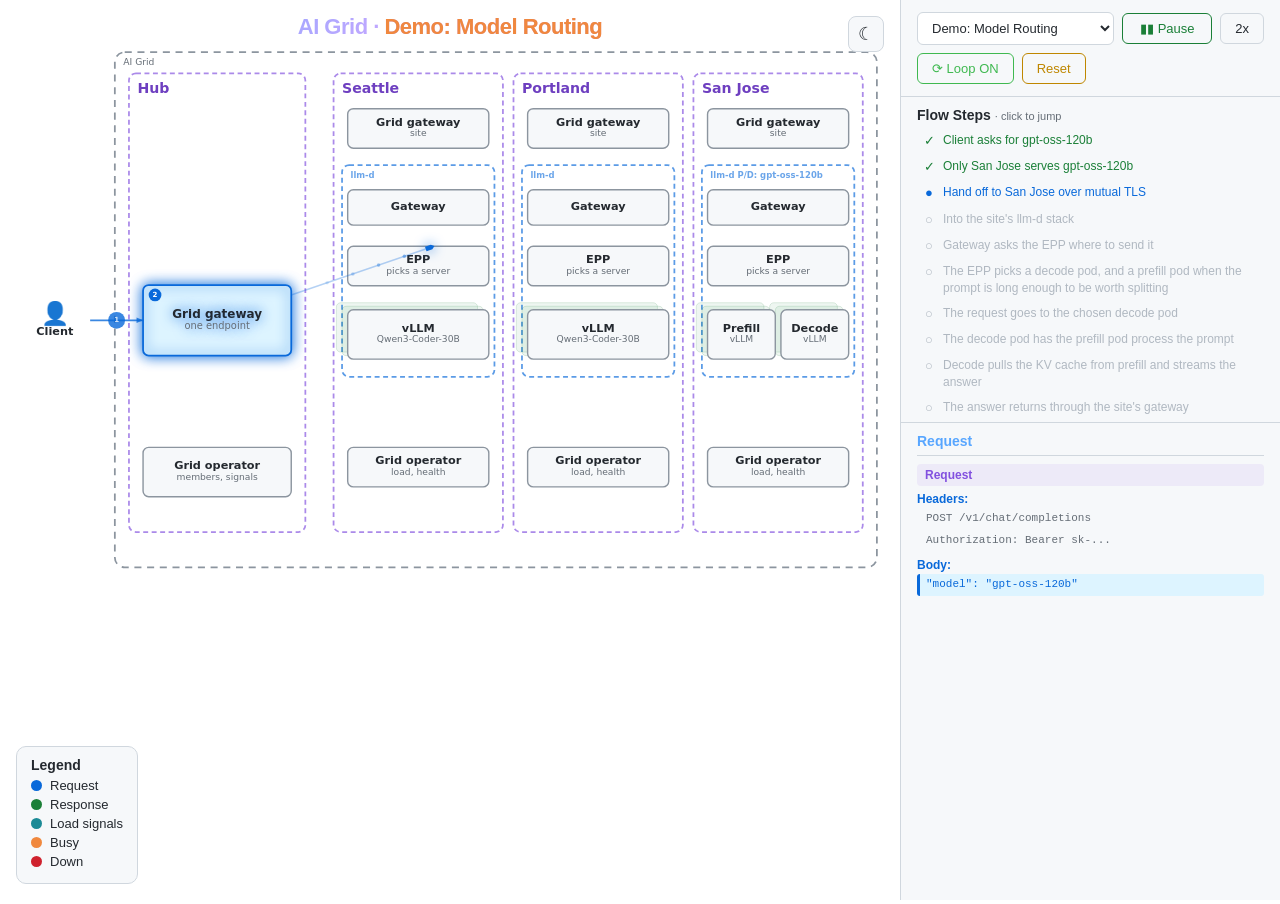
==== commit 30b9e87e: "Remove the geo fencing demo Signed-off-by: Sam Batschelet <sbatschelet@gmail.com>" ====
--- a/index.html
+++ b/index.html
@@ -340,7 +340,7 @@
 window.__flowstory = viz;
 
 try {
-  await viz.load({"meta": {"title": "AI Grid", "speed": 2}, "canvas": {"width": 1250, "height": 800}, "nodes": {"client": {"x": 15, "y": 410, "w": 100, "h": 50, "label": "Client", "type": "icon"}, "grid": {"x": 150, "y": 55, "w": 1080, "h": 730, "label": "AI Grid", "type": "boundary", "color": "#8b949e", "labelAlign": "left"}, "hub": {"x": 170, "y": 85, "w": 250, "h": 650, "label": "Hub", "type": "container", "color": "#8250df", "labelSize": 20, "labelColor": "#6E3FC0"}, "front": {"x": 190, "y": 385, "w": 210, "h": 100, "label": "Grid gateway", "sublabel": "one endpoint", "color": "#0969da", "fontSize": 17, "inner": true}, "hubop": {"x": 190, "y": 615, "w": 210, "h": 70, "label": "Grid operator", "sublabel": "members, signals", "color": "#1b8a96", "inner": true}, "west": {"x": 460, "y": 85, "w": 240, "h": 650, "label": "Seattle", "type": "container", "color": "#8250df", "labelSize": 20, "labelColor": "#6E3FC0"}, "west_gg": {"x": 480, "y": 135, "w": 200, "h": 56, "label": "Grid gateway", "sublabel": "site", "color": "#0969da", "inner": true}, "west_llmd": {"x": 472, "y": 215, "w": 216, "h": 300, "label": "llm-d", "type": "container", "color": "#0969da"}, "west_gw": {"x": 480, "y": 250, "w": 200, "h": 50, "label": "Gateway", "color": "#0969da", "inner": true}, "west_epp": {"x": 480, "y": 330, "w": 200, "h": 56, "label": "EPP", "sublabel": "picks a server", "color": "#0969da", "inner": true}, "west_vllm": {"x": 480, "y": 420, "w": 200, "h": 70, "label": "vLLM", "sublabel": "Qwen3-Coder-30B", "color": "#1a7f37", "inner": true, "stackCount": 2}, "west_op": {"x": 480, "y": 615, "w": 200, "h": 56, "label": "Grid operator", "sublabel": "load, health", "color": "#1b8a96", "inner": true}, "eu": {"x": 715, "y": 85, "w": 240, "h": 650, "label": "Portland", "type": "container", "color": "#8250df", "labelSize": 20, "labelColor": "#6E3FC0"}, "eu_gg": {"x": 735, "y": 135, "w": 200, "h": 56, "label": "Grid gateway", "sublabel": "site", "color": "#0969da", "inner": true}, "eu_llmd": {"x": 727, "y": 215, "w": 216, "h": 300, "label": "llm-d", "type": "container", "color": "#0969da"}, "eu_gw": {"x": 735, "y": 250, "w": 200, "h": 50, "label": "Gateway", "color": "#0969da", "inner": true}, "eu_epp": {"x": 735, "y": 330, "w": 200, "h": 56, "label": "EPP", "sublabel": "picks a server", "color": "#0969da", "inner": true}, "eu_vllm": {"x": 735, "y": 420, "w": 200, "h": 70, "label": "vLLM", "sublabel": "Qwen3-Coder-30B", "color": "#1a7f37", "inner": true, "stackCount": 2}, "eu_op": {"x": 735, "y": 615, "w": 200, "h": 56, "label": "Grid operator", "sublabel": "load, health", "color": "#1b8a96", "inner": true}, "ap": {"x": 970, "y": 85, "w": 240, "h": 650, "label": "San Jose", "type": "container", "color": "#8250df", "labelSize": 20, "labelColor": "#6E3FC0"}, "ap_gg": {"x": 990, "y": 135, "w": 200, "h": 56, "label": "Grid gateway", "sublabel": "site", "color": "#0969da", "inner": true}, "ap_llmd": {"x": 982, "y": 215, "w": 216, "h": 300, "label": "llm-d P/D: gpt-oss-120b", "type": "container", "color": "#0969da"}, "ap_gw": {"x": 990, "y": 250, "w": 200, "h": 50, "label": "Gateway", "color": "#0969da", "inner": true}, "ap_epp": {"x": 990, "y": 330, "w": 200, "h": 56, "label": "EPP", "sublabel": "picks a server", "color": "#0969da", "inner": true}, "ap_op": {"x": 990, "y": 615, "w": 200, "h": 56, "label": "Grid operator", "sublabel": "load, health", "color": "#1b8a96", "inner": true}, "ap_prefill": {"x": 990, "y": 420, "w": 96, "h": 70, "label": "Prefill", "sublabel": "vLLM", "color": "#1a7f37", "inner": true, "stackCount": 2}, "ap_decode": {"x": 1094, "y": 420, "w": 96, "h": 70, "label": "Decode", "sublabel": "vLLM", "color": "#1a7f37", "inner": true, "stackCount": 2}}, "tooltips": {"front": {"title": "Grid gateway, the one endpoint", "description": "Every client uses one URL. The gateway checks the caller, then picks a site that serves the requested model and has room.", "details": [["Checks", "API key, budget, region"], ["Picks", "a site by model, region, and live load"], ["Answers with", "the site that served it"]]}, "hubop": {"title": "Grid operator", "description": "Knows every member through gossip, which converges in a few rounds with no leader. Polls every peer's signals endpoint over mutual TLS, labels each row with the site that proved it, and serves the combined view. Its grid gateway reads only this operator."}, "west_gg": {"title": "Site grid gateway", "description": "Accepts traffic only from grid members, proven by certificate, and hands it to the site's llm-d stack."}, "west_llmd": {"title": "llm-d", "description": "The site's own inference stack, unchanged by the grid: a gateway, the EPP that picks a model server by cache and load, and vLLM."}, "west_op": {"title": "Site grid operator", "description": "Enrolls the site and joins the membership. Every few seconds it reads each provider's numbers from the EPP and serves them on its signals endpoint to grid peers over mutual TLS. A provider is one model served by the site's llm-d stack."}, "ap_llmd": {"title": "llm-d with prefill/decode disaggregation", "description": "This site serves gpt-oss-120b with prefill and decode on separate vLLM pods. The EPP picks a decode pod and, for long prompts, a prefill pod. Prefill builds the KV cache, and decode pulls it and streams the answer."}}, "flows": {"model": {"label": "Demo: Model Routing", "steps": [{"text": "Client asks for gpt-oss-120b", "mode": "arrow", "from": "client", "to": "front", "color": "#0969da", "num": 1}, {"text": "Only San Jose serves gpt-oss-120b", "mode": "lightup", "target": "front", "badge": 2}, {"text": "Hand off to San Jose over mutual TLS", "mode": "arrow", "from": "front", "to": "ap_gg", "color": "#0969da", "num": 3, "glow": "ap"}, {"text": "Into the site's llm-d stack", "mode": "arrow", "from": "ap_gg", "to": "ap_gw", "color": "#0969da", "num": 4, "glow": "ap_llmd"}, {"text": "Gateway asks the EPP where to send it", "mode": "arrow", "from": "ap_gw", "to": "ap_epp", "color": "#0969da", "num": 5}, {"text": "The EPP picks a decode pod, and a prefill pod when the prompt is long enough to be worth splitting", "mode": "lightup", "target": "ap_epp", "badge": 6}, {"text": "The request goes to the chosen decode pod", "mode": "arrow", "from": "ap_epp", "to": "ap_decode", "color": "#0969da", "num": 7}, {"text": "The decode pod has the prefill pod process the prompt", "mode": "arrow", "from": "ap_decode", "to": "ap_prefill", "color": "#0969da", "num": 8, "yOff": -12}, {"text": "Decode pulls the KV cache from prefill and streams the answer", "mode": "arrow", "from": "ap_prefill", "to": "ap_decode", "color": "#0969da", "num": 9, "yOff": 12}, {"text": "The answer returns through the site's gateway", "mode": "arrow", "from": "ap_decode", "to": "ap_gw", "color": "#1a7f37", "num": 10, "fromXOff": 40, "toXOff": 40}, {"text": "Back through the site's grid gateway", "mode": "arrow", "from": "ap_gw", "to": "ap_gg", "color": "#1a7f37", "num": 11, "fromXOff": 40, "toXOff": 40}, {"text": "Back through the grid gateway", "mode": "arrow", "from": "ap_gg", "to": "front", "color": "#1a7f37", "num": 12, "yOff": 12}, {"text": "The client gets the answer, tagged with the site that served it", "mode": "arrow", "from": "front", "to": "client", "color": "#1a7f37", "num": 13, "yOff": 12}, {"text": "Each site runs the llm-d shape that fits its model. The grid routes the same way", "mode": "lightup", "target": "ap_llmd", "badge": 14}]}, "load": {"label": "Demo: Load Awareness", "steps": [{"text": "Seattle is busy: its GPUs are queued", "mode": "lightup", "target": "west_vllm", "badge": "busy", "errColor": "#f0883e"}, {"text": "San Jose is busy too", "mode": "lightup", "target": "ap_decode", "badge": "busy", "errColor": "#f0883e"}, {"text": "Every few seconds the hub's operator polls each site", "mode": "arrow", "from": "hubop", "to": "west_op", "color": "#1b8a96", "num": 3, "yOff": -10}, {"text": "Seattle answers: a long queue", "mode": "arrow", "from": "west_op", "to": "hubop", "color": "#1b8a96", "num": 4, "yOff": 10}, {"text": "Portland answers: room to spare", "mode": "arrow", "from": "eu_op", "to": "hubop", "color": "#1b8a96", "num": 5, "edge": {"fromSide": "bottom", "fromXOffset": 20, "toSide": "bottom", "toXOffset": 20, "waypoints": [{"x": 855, "y": 724}, {"x": 315, "y": 724}]}}, {"text": "The grid gateway reads its local operator's combined view", "mode": "arrow", "from": "front", "to": "hubop", "color": "#1b8a96", "num": 6, "fromXOff": 55, "toXOff": 55}, {"text": "Every site's load, labelled with the site that reported it", "mode": "arrow", "from": "hubop", "to": "front", "color": "#1b8a96", "num": 7, "fromXOff": 88, "toXOff": 88}, {"text": "Client asks for Qwen3-Coder-30B", "mode": "arrow", "from": "client", "to": "front", "color": "#0969da", "num": 8}, {"text": "Of the two sites serving this model, Portland has the shorter queue", "mode": "lightup", "target": "front", "badge": 9}, {"text": "Hand off to the site over mutual TLS", "mode": "arrow", "from": "front", "to": "eu_gg", "color": "#0969da", "num": 10, "glow": "eu"}, {"text": "Into the site's llm-d stack", "mode": "arrow", "from": "eu_gg", "to": "eu_gw", "color": "#0969da", "num": 11, "glow": "eu_llmd"}, {"text": "Gateway asks the EPP where to send it", "mode": "arrow", "from": "eu_gw", "to": "eu_epp", "color": "#0969da", "num": 12}, {"text": "EPP picks the best model server", "mode": "arrow", "from": "eu_epp", "to": "eu_vllm", "color": "#0969da", "num": 13}, {"text": "The answer returns through the site's gateway", "mode": "arrow", "from": "eu_vllm", "to": "eu_gw", "color": "#1a7f37", "num": 14, "fromXOff": 40, "toXOff": 40}, {"text": "Back through the site's grid gateway", "mode": "arrow", "from": "eu_gw", "to": "eu_gg", "color": "#1a7f37", "num": 15, "fromXOff": 40, "toXOff": 40}, {"text": "Back through the grid gateway", "mode": "arrow", "from": "eu_gg", "to": "front", "color": "#1a7f37", "num": 16, "yOff": 12}, {"text": "The client gets the answer, tagged with the site that served it", "mode": "arrow", "from": "front", "to": "client", "color": "#1a7f37", "num": 17, "yOff": 12}]}, "affinity": {"label": "Demo: Affinity", "steps": [{"text": "Turn 1 of a conversation asks for gpt-oss-120b", "mode": "arrow", "from": "client", "to": "front", "color": "#0969da", "num": 1}, {"text": "Only San Jose serves gpt-oss-120b, so it goes there", "mode": "lightup", "target": "front", "badge": 2}, {"text": "Hand off to San Jose over mutual TLS", "mode": "arrow", "from": "front", "to": "ap_gg", "color": "#0969da", "glow": "ap", "num": 3}, {"text": "Into the site's llm-d stack", "mode": "arrow", "from": "ap_gg", "to": "ap_gw", "color": "#0969da", "glow": "ap_llmd", "num": 4}, {"text": "Gateway asks the EPP where to send it", "mode": "arrow", "from": "ap_gw", "to": "ap_epp", "color": "#0969da", "num": 5}, {"text": "No decode pod holds this prompt yet, so the EPP picks one by load", "mode": "lightup", "target": "ap_epp", "badge": 6}, {"text": "The request goes to the chosen decode pod", "mode": "arrow", "from": "ap_epp", "to": "ap_decode", "color": "#0969da", "num": 7}, {"text": "The prompt is long, so decode has the prefill pod process it", "mode": "arrow", "from": "ap_decode", "to": "ap_prefill", "color": "#0969da", "yOff": -12, "num": 8}, {"text": "Decode pulls the KV cache from prefill and keeps it", "mode": "arrow", "from": "ap_prefill", "to": "ap_decode", "color": "#0969da", "yOff": 12, "num": 9}, {"text": "The answer returns through the site's gateway", "mode": "arrow", "from": "ap_decode", "to": "ap_gw", "color": "#1a7f37", "fromXOff": 40, "toXOff": 40, "num": 10}, {"text": "Back through the site's grid gateway", "mode": "arrow", "from": "ap_gw", "to": "ap_gg", "color": "#1a7f37", "fromXOff": 40, "toXOff": 40, "num": 11}, {"text": "Back through the grid gateway", "mode": "arrow", "from": "ap_gg", "to": "front", "color": "#1a7f37", "yOff": 12, "num": 12}, {"text": "The client gets the answer, tagged with the site that served it", "mode": "arrow", "from": "front", "to": "client", "color": "#1a7f37", "yOff": 12, "num": 13}, {"text": "Turn 2 sends the same history plus a new question", "mode": "arrow", "from": "client", "to": "front", "color": "#0969da", "num": 14}, {"text": "Hand off to San Jose again", "mode": "arrow", "from": "front", "to": "ap_gg", "color": "#0969da", "glow": "ap", "num": 15}, {"text": "Into the site's llm-d stack", "mode": "arrow", "from": "ap_gg", "to": "ap_gw", "color": "#0969da", "glow": "ap_llmd", "num": 16}, {"text": "Gateway asks the EPP where to send it", "mode": "arrow", "from": "ap_gw", "to": "ap_epp", "color": "#0969da", "num": 17}, {"text": "The EPP favors the decode pod that already holds this prompt", "mode": "lightup", "target": "ap_epp", "badge": 18}, {"text": "Only the new question is uncached, so no prefill pod is needed", "mode": "arrow", "from": "ap_epp", "to": "ap_decode", "color": "#0969da", "num": 19}, {"text": "Decode handles the new question itself: no KV transfer, faster first token", "mode": "lightup", "target": "ap_decode", "badge": 20}, {"text": "The answer returns through the site's gateway", "mode": "arrow", "from": "ap_decode", "to": "ap_gw", "color": "#1a7f37", "fromXOff": 40, "toXOff": 40, "num": 21}, {"text": "Back through the site's grid gateway", "mode": "arrow", "from": "ap_gw", "to": "ap_gg", "color": "#1a7f37", "fromXOff": 40, "toXOff": 40, "num": 22}, {"text": "Back through the grid gateway", "mode": "arrow", "from": "ap_gg", "to": "front", "color": "#1a7f37", "yOff": 12, "num": 23}, {"text": "The client gets the answer, tagged with the site that served it", "mode": "arrow", "from": "front", "to": "client", "color": "#1a7f37", "yOff": 12, "num": 24}, {"text": "Affinity inside the site: llm-d keeps the conversation on the server that holds its cache", "mode": "lightup", "target": "ap_llmd", "badge": 25}]}, "fail": {"label": "Demo: Failover", "steps": [{"text": "Seattle goes down", "mode": "lightup", "target": "west_gg", "badge": "down", "errColor": "#cf222e"}, {"text": "Its GPUs stop serving", "mode": "lightup", "target": "west_vllm", "badge": "down", "errColor": "#cf222e"}, {"text": "Its operator stops reporting", "mode": "lightup", "target": "west_op", "badge": "down", "errColor": "#cf222e"}, {"text": "The hub's operator gets no answer from Seattle", "mode": "arrow", "from": "hubop", "to": "west_op", "color": "#cf222e", "num": 4, "yOff": -10}, {"text": "It leaves Seattle out of the combined view until it answers again", "mode": "lightup", "target": "hubop", "badge": 5}, {"text": "The grid gateway reads its local operator", "mode": "arrow", "from": "front", "to": "hubop", "color": "#1b8a96", "num": 6, "fromXOff": 55, "toXOff": 55}, {"text": "Only sites that answered are in the view", "mode": "arrow", "from": "hubop", "to": "front", "color": "#1b8a96", "num": 7, "fromXOff": 88, "toXOff": 88}, {"text": "Client asks for Qwen3-Coder-30B, nothing changes on its side", "mode": "arrow", "from": "client", "to": "front", "color": "#0969da", "num": 8}, {"text": "Gateway sends it to Portland", "mode": "lightup", "target": "front", "badge": 9}, {"text": "Hand off to the site over mutual TLS", "mode": "arrow", "from": "front", "to": "eu_gg", "color": "#0969da", "num": 10, "glow": "eu"}, {"text": "Into the site's llm-d stack", "mode": "arrow", "from": "eu_gg", "to": "eu_gw", "color": "#0969da", "num": 11, "glow": "eu_llmd"}, {"text": "Gateway asks the EPP where to send it", "mode": "arrow", "from": "eu_gw", "to": "eu_epp", "color": "#0969da", "num": 12}, {"text": "EPP picks the best model server", "mode": "arrow", "from": "eu_epp", "to": "eu_vllm", "color": "#0969da", "num": 13}, {"text": "The answer returns through the site's gateway", "mode": "arrow", "from": "eu_vllm", "to": "eu_gw", "color": "#1a7f37", "num": 14, "fromXOff": 40, "toXOff": 40}, {"text": "Back through the site's grid gateway", "mode": "arrow", "from": "eu_gw", "to": "eu_gg", "color": "#1a7f37", "num": 15, "fromXOff": 40, "toXOff": 40}, {"text": "Back through the grid gateway", "mode": "arrow", "from": "eu_gg", "to": "front", "color": "#1a7f37", "num": 16, "yOff": 12}, {"text": "The client gets the answer, tagged with the site that served it", "mode": "arrow", "from": "front", "to": "client", "color": "#1a7f37", "num": 17, "yOff": 12}]}, "geo": {"label": "Demo: Geo Fencing", "steps": [{"text": "An Oregon caller asks for Qwen3-Coder-30B. Its token carries a signed region claim", "mode": "arrow", "from": "client", "to": "front", "color": "#0969da", "num": 1}, {"text": "The gateway verifies the region claim locally, with no callback", "mode": "lightup", "target": "front", "badge": 2}, {"text": "Seattle has room, but it is outside this caller's region", "mode": "lightup", "target": "west_gg", "badge": "fenced", "errColor": "#8b949e"}, {"text": "Only Portland is in region, so the request goes there", "mode": "lightup", "target": "front", "badge": 4}, {"text": "Hand off to Portland over mutual TLS", "mode": "arrow", "from": "front", "to": "eu_gg", "color": "#0969da", "num": 5, "glow": "eu"}, {"text": "Into the site's llm-d stack", "mode": "arrow", "from": "eu_gg", "to": "eu_gw", "color": "#0969da", "num": 6, "glow": "eu_llmd"}, {"text": "Gateway asks the EPP where to send it", "mode": "arrow", "from": "eu_gw", "to": "eu_epp", "color": "#0969da", "num": 7}, {"text": "EPP picks the best model server", "mode": "arrow", "from": "eu_epp", "to": "eu_vllm", "color": "#0969da", "num": 8}, {"text": "The answer returns through the site's gateway", "mode": "arrow", "from": "eu_vllm", "to": "eu_gw", "color": "#1a7f37", "num": 9, "fromXOff": 40, "toXOff": 40}, {"text": "Back through the site's grid gateway", "mode": "arrow", "from": "eu_gw", "to": "eu_gg", "color": "#1a7f37", "num": 10, "fromXOff": 40, "toXOff": 40}, {"text": "Back through the grid gateway", "mode": "arrow", "from": "eu_gg", "to": "front", "color": "#1a7f37", "num": 11, "yOff": 12}, {"text": "The client gets the answer, served in its region", "mode": "arrow", "from": "front", "to": "client", "color": "#1a7f37", "num": 12, "yOff": 12}, {"text": "A caller whose token has no region claim", "mode": "arrow", "from": "client", "to": "front", "color": "#0969da", "num": 13}, {"text": "Refused: 403. No region, no route", "mode": "lightup", "target": "front", "badge": "403", "errColor": "#cf222e"}]}}, "flowOrder": ["model", "load", "affinity", "geo", "fail"], "inspector": {"initialState": {"phase": "request", "headers": [{"value": "POST /v1/chat/completions", "style": "keep", "id": "h-path"}, {"value": "Authorization: Bearer sk-...", "style": "keep", "id": "h-auth"}], "body": [{"value": "\"model\": \"Qwen3-Coder-30B\"", "style": "keep", "id": "b-model"}]}, "mutations": {"model": [{"step": 1, "label": "Request", "replaceBody": [{"value": "\"model\": \"gpt-oss-120b\"", "style": "highlight", "id": "m1"}]}, {"step": 13, "label": "Response", "phase": "response", "replaceHeaders": [{"value": "HTTP/1.1 200 OK", "style": "add", "id": "r1San Jose"}, {"value": "x-grid-provider-site: san-jose", "style": "add", "id": "r2San Jose"}]}], "load": [{"step": 17, "label": "Response", "phase": "response", "replaceHeaders": [{"value": "HTTP/1.1 200 OK", "style": "add", "id": "r1Portland"}, {"value": "x-grid-provider-site: portland", "style": "add", "id": "r2Portland"}]}], "fail": [{"step": 17, "label": "Response", "phase": "response", "replaceHeaders": [{"value": "HTTP/1.1 200 OK", "style": "add", "id": "r1Portland"}, {"value": "x-grid-provider-site: portland", "style": "add", "id": "r2Portland"}]}], "affinity": [{"step": 1, "label": "Turn 1", "phase": "request", "replaceHeaders": [{"value": "POST /v1/chat/completions", "style": "keep", "id": "a-h1"}, {"value": "Authorization: Bearer sk-...", "style": "keep", "id": "a-h2"}], "replaceBody": [{"value": "\"model\": \"gpt-oss-120b\"", "style": "keep", "id": "a-m"}, {"value": "user: Review this module", "style": "add", "id": "a-u1"}]}, {"step": 13, "label": "Response", "phase": "response", "replaceHeaders": [{"value": "HTTP/1.1 200 OK", "style": "add", "id": "ar1a"}, {"value": "x-grid-provider-site: san-jose", "style": "add", "id": "ar2a"}], "replaceBody": []}, {"step": 14, "label": "Turn 2", "phase": "request", "replaceHeaders": [{"value": "POST /v1/chat/completions", "style": "keep", "id": "a-h1"}, {"value": "Authorization: Bearer sk-...", "style": "keep", "id": "a-h2"}], "replaceBody": [{"value": "\"model\": \"gpt-oss-120b\"", "style": "keep", "id": "a-m2"}, {"value": "user: Review this module", "style": "keep", "id": "a-u1b"}, {"value": "assistant: Three issues...", "style": "keep", "id": "a-a1"}, {"value": "user: Fix the second one", "style": "add", "id": "a-u2"}]}, {"step": 24, "label": "Response", "phase": "response", "replaceHeaders": [{"value": "HTTP/1.1 200 OK", "style": "add", "id": "ar1b"}, {"value": "x-grid-provider-site: san-jose", "style": "add", "id": "ar2b"}], "replaceBody": []}], "geo": [{"step": 1, "label": "Oregon caller", "phase": "request", "replaceHeaders": [{"value": "POST /v1/chat/completions", "style": "keep", "id": "g-h1"}, {"value": "Authorization: Bearer eyJ... (signed)", "style": "keep", "id": "g-h2"}, {"value": "claim grid_region: oregon", "style": "add", "id": "g-h3"}], "replaceBody": [{"value": "\"model\": \"Qwen3-Coder-30B\"", "style": "keep", "id": "g-b"}]}, {"step": 2, "label": "Claim verified", "actions": [{"id": "g-h3", "style": "highlight"}]}, {"step": 12, "label": "Response", "phase": "response", "replaceHeaders": [{"value": "HTTP/1.1 200 OK", "style": "add", "id": "g-r1"}, {"value": "x-grid-provider-site: portland", "style": "add", "id": "g-r2"}], "replaceBody": []}, {"step": 13, "label": "No region claim", "phase": "request", "replaceHeaders": [{"value": "POST /v1/chat/completions", "style": "keep", "id": "g-h4"}, {"value": "Authorization: Bearer eyJ... (no region)", "style": "del", "id": "g-h5"}], "replaceBody": []}, {"step": 14, "label": "Refused", "phase": "response", "replaceHeaders": [{"value": "HTTP/1.1 403 Forbidden", "style": "err", "id": "g-r3"}], "replaceBody": []}]}}, "legend": [{"label": "Request", "color": "#0969da"}, {"label": "Response", "color": "#1a7f37"}, {"label": "Load signals", "color": "#1b8a96"}, {"label": "Busy", "color": "#f0883e"}, {"label": "Down", "color": "#cf222e"}], "defaultFlow": "l2", "theme": "light"});
+  await viz.load({"meta": {"title": "AI Grid", "speed": 2}, "canvas": {"width": 1250, "height": 800}, "nodes": {"client": {"x": 15, "y": 410, "w": 100, "h": 50, "label": "Client", "type": "icon"}, "grid": {"x": 150, "y": 55, "w": 1080, "h": 730, "label": "AI Grid", "type": "boundary", "color": "#8b949e", "labelAlign": "left"}, "hub": {"x": 170, "y": 85, "w": 250, "h": 650, "label": "Hub", "type": "container", "color": "#8250df", "labelSize": 20, "labelColor": "#6E3FC0"}, "front": {"x": 190, "y": 385, "w": 210, "h": 100, "label": "Grid gateway", "sublabel": "one endpoint", "color": "#0969da", "fontSize": 17, "inner": true}, "hubop": {"x": 190, "y": 615, "w": 210, "h": 70, "label": "Grid operator", "sublabel": "members, signals", "color": "#1b8a96", "inner": true}, "west": {"x": 460, "y": 85, "w": 240, "h": 650, "label": "Seattle", "type": "container", "color": "#8250df", "labelSize": 20, "labelColor": "#6E3FC0"}, "west_gg": {"x": 480, "y": 135, "w": 200, "h": 56, "label": "Grid gateway", "sublabel": "site", "color": "#0969da", "inner": true}, "west_llmd": {"x": 472, "y": 215, "w": 216, "h": 300, "label": "llm-d", "type": "container", "color": "#0969da"}, "west_gw": {"x": 480, "y": 250, "w": 200, "h": 50, "label": "Gateway", "color": "#0969da", "inner": true}, "west_epp": {"x": 480, "y": 330, "w": 200, "h": 56, "label": "EPP", "sublabel": "picks a server", "color": "#0969da", "inner": true}, "west_vllm": {"x": 480, "y": 420, "w": 200, "h": 70, "label": "vLLM", "sublabel": "Qwen3-Coder-30B", "color": "#1a7f37", "inner": true, "stackCount": 2}, "west_op": {"x": 480, "y": 615, "w": 200, "h": 56, "label": "Grid operator", "sublabel": "load, health", "color": "#1b8a96", "inner": true}, "eu": {"x": 715, "y": 85, "w": 240, "h": 650, "label": "Portland", "type": "container", "color": "#8250df", "labelSize": 20, "labelColor": "#6E3FC0"}, "eu_gg": {"x": 735, "y": 135, "w": 200, "h": 56, "label": "Grid gateway", "sublabel": "site", "color": "#0969da", "inner": true}, "eu_llmd": {"x": 727, "y": 215, "w": 216, "h": 300, "label": "llm-d", "type": "container", "color": "#0969da"}, "eu_gw": {"x": 735, "y": 250, "w": 200, "h": 50, "label": "Gateway", "color": "#0969da", "inner": true}, "eu_epp": {"x": 735, "y": 330, "w": 200, "h": 56, "label": "EPP", "sublabel": "picks a server", "color": "#0969da", "inner": true}, "eu_vllm": {"x": 735, "y": 420, "w": 200, "h": 70, "label": "vLLM", "sublabel": "Qwen3-Coder-30B", "color": "#1a7f37", "inner": true, "stackCount": 2}, "eu_op": {"x": 735, "y": 615, "w": 200, "h": 56, "label": "Grid operator", "sublabel": "load, health", "color": "#1b8a96", "inner": true}, "ap": {"x": 970, "y": 85, "w": 240, "h": 650, "label": "San Jose", "type": "container", "color": "#8250df", "labelSize": 20, "labelColor": "#6E3FC0"}, "ap_gg": {"x": 990, "y": 135, "w": 200, "h": 56, "label": "Grid gateway", "sublabel": "site", "color": "#0969da", "inner": true}, "ap_llmd": {"x": 982, "y": 215, "w": 216, "h": 300, "label": "llm-d P/D: gpt-oss-120b", "type": "container", "color": "#0969da"}, "ap_gw": {"x": 990, "y": 250, "w": 200, "h": 50, "label": "Gateway", "color": "#0969da", "inner": true}, "ap_epp": {"x": 990, "y": 330, "w": 200, "h": 56, "label": "EPP", "sublabel": "picks a server", "color": "#0969da", "inner": true}, "ap_op": {"x": 990, "y": 615, "w": 200, "h": 56, "label": "Grid operator", "sublabel": "load, health", "color": "#1b8a96", "inner": true}, "ap_prefill": {"x": 990, "y": 420, "w": 96, "h": 70, "label": "Prefill", "sublabel": "vLLM", "color": "#1a7f37", "inner": true, "stackCount": 2}, "ap_decode": {"x": 1094, "y": 420, "w": 96, "h": 70, "label": "Decode", "sublabel": "vLLM", "color": "#1a7f37", "inner": true, "stackCount": 2}}, "tooltips": {"front": {"title": "Grid gateway, the one endpoint", "description": "Every client uses one URL. The gateway checks the caller, then picks a site that serves the requested model and has room.", "details": [["Checks", "API key, budget, region"], ["Picks", "a site by model, region, and live load"], ["Answers with", "the site that served it"]]}, "hubop": {"title": "Grid operator", "description": "Knows every member through gossip, which converges in a few rounds with no leader. Polls every peer's signals endpoint over mutual TLS, labels each row with the site that proved it, and serves the combined view. Its grid gateway reads only this operator."}, "west_gg": {"title": "Site grid gateway", "description": "Accepts traffic only from grid members, proven by certificate, and hands it to the site's llm-d stack."}, "west_llmd": {"title": "llm-d", "description": "The site's own inference stack, unchanged by the grid: a gateway, the EPP that picks a model server by cache and load, and vLLM."}, "west_op": {"title": "Site grid operator", "description": "Enrolls the site and joins the membership. Every few seconds it reads each provider's numbers from the EPP and serves them on its signals endpoint to grid peers over mutual TLS. A provider is one model served by the site's llm-d stack."}, "ap_llmd": {"title": "llm-d with prefill/decode disaggregation", "description": "This site serves gpt-oss-120b with prefill and decode on separate vLLM pods. The EPP picks a decode pod and, for long prompts, a prefill pod. Prefill builds the KV cache, and decode pulls it and streams the answer."}}, "flows": {"model": {"label": "Demo: Model Routing", "steps": [{"text": "Client asks for gpt-oss-120b", "mode": "arrow", "from": "client", "to": "front", "color": "#0969da", "num": 1}, {"text": "Only San Jose serves gpt-oss-120b", "mode": "lightup", "target": "front", "badge": 2}, {"text": "Hand off to San Jose over mutual TLS", "mode": "arrow", "from": "front", "to": "ap_gg", "color": "#0969da", "num": 3, "glow": "ap"}, {"text": "Into the site's llm-d stack", "mode": "arrow", "from": "ap_gg", "to": "ap_gw", "color": "#0969da", "num": 4, "glow": "ap_llmd"}, {"text": "Gateway asks the EPP where to send it", "mode": "arrow", "from": "ap_gw", "to": "ap_epp", "color": "#0969da", "num": 5}, {"text": "The EPP picks a decode pod, and a prefill pod when the prompt is long enough to be worth splitting", "mode": "lightup", "target": "ap_epp", "badge": 6}, {"text": "The request goes to the chosen decode pod", "mode": "arrow", "from": "ap_epp", "to": "ap_decode", "color": "#0969da", "num": 7}, {"text": "The decode pod has the prefill pod process the prompt", "mode": "arrow", "from": "ap_decode", "to": "ap_prefill", "color": "#0969da", "num": 8, "yOff": -12}, {"text": "Decode pulls the KV cache from prefill and streams the answer", "mode": "arrow", "from": "ap_prefill", "to": "ap_decode", "color": "#0969da", "num": 9, "yOff": 12}, {"text": "The answer returns through the site's gateway", "mode": "arrow", "from": "ap_decode", "to": "ap_gw", "color": "#1a7f37", "num": 10, "fromXOff": 40, "toXOff": 40}, {"text": "Back through the site's grid gateway", "mode": "arrow", "from": "ap_gw", "to": "ap_gg", "color": "#1a7f37", "num": 11, "fromXOff": 40, "toXOff": 40}, {"text": "Back through the grid gateway", "mode": "arrow", "from": "ap_gg", "to": "front", "color": "#1a7f37", "num": 12, "yOff": 12}, {"text": "The client gets the answer, tagged with the site that served it", "mode": "arrow", "from": "front", "to": "client", "color": "#1a7f37", "num": 13, "yOff": 12}, {"text": "Each site runs the llm-d shape that fits its model. The grid routes the same way", "mode": "lightup", "target": "ap_llmd", "badge": 14}]}, "load": {"label": "Demo: Load Awareness", "steps": [{"text": "Seattle is busy: its GPUs are queued", "mode": "lightup", "target": "west_vllm", "badge": "busy", "errColor": "#f0883e"}, {"text": "San Jose is busy too", "mode": "lightup", "target": "ap_decode", "badge": "busy", "errColor": "#f0883e"}, {"text": "Every few seconds the hub's operator polls each site", "mode": "arrow", "from": "hubop", "to": "west_op", "color": "#1b8a96", "num": 3, "yOff": -10}, {"text": "Seattle answers: a long queue", "mode": "arrow", "from": "west_op", "to": "hubop", "color": "#1b8a96", "num": 4, "yOff": 10}, {"text": "Portland answers: room to spare", "mode": "arrow", "from": "eu_op", "to": "hubop", "color": "#1b8a96", "num": 5, "edge": {"fromSide": "bottom", "fromXOffset": 20, "toSide": "bottom", "toXOffset": 20, "waypoints": [{"x": 855, "y": 724}, {"x": 315, "y": 724}]}}, {"text": "The grid gateway reads its local operator's combined view", "mode": "arrow", "from": "front", "to": "hubop", "color": "#1b8a96", "num": 6, "fromXOff": 55, "toXOff": 55}, {"text": "Every site's load, labelled with the site that reported it", "mode": "arrow", "from": "hubop", "to": "front", "color": "#1b8a96", "num": 7, "fromXOff": 88, "toXOff": 88}, {"text": "Client asks for Qwen3-Coder-30B", "mode": "arrow", "from": "client", "to": "front", "color": "#0969da", "num": 8}, {"text": "Of the two sites serving this model, Portland has the shorter queue", "mode": "lightup", "target": "front", "badge": 9}, {"text": "Hand off to the site over mutual TLS", "mode": "arrow", "from": "front", "to": "eu_gg", "color": "#0969da", "num": 10, "glow": "eu"}, {"text": "Into the site's llm-d stack", "mode": "arrow", "from": "eu_gg", "to": "eu_gw", "color": "#0969da", "num": 11, "glow": "eu_llmd"}, {"text": "Gateway asks the EPP where to send it", "mode": "arrow", "from": "eu_gw", "to": "eu_epp", "color": "#0969da", "num": 12}, {"text": "EPP picks the best model server", "mode": "arrow", "from": "eu_epp", "to": "eu_vllm", "color": "#0969da", "num": 13}, {"text": "The answer returns through the site's gateway", "mode": "arrow", "from": "eu_vllm", "to": "eu_gw", "color": "#1a7f37", "num": 14, "fromXOff": 40, "toXOff": 40}, {"text": "Back through the site's grid gateway", "mode": "arrow", "from": "eu_gw", "to": "eu_gg", "color": "#1a7f37", "num": 15, "fromXOff": 40, "toXOff": 40}, {"text": "Back through the grid gateway", "mode": "arrow", "from": "eu_gg", "to": "front", "color": "#1a7f37", "num": 16, "yOff": 12}, {"text": "The client gets the answer, tagged with the site that served it", "mode": "arrow", "from": "front", "to": "client", "color": "#1a7f37", "num": 17, "yOff": 12}]}, "affinity": {"label": "Demo: Affinity", "steps": [{"text": "Turn 1 of a conversation asks for gpt-oss-120b", "mode": "arrow", "from": "client", "to": "front", "color": "#0969da", "num": 1}, {"text": "Only San Jose serves gpt-oss-120b, so it goes there", "mode": "lightup", "target": "front", "badge": 2}, {"text": "Hand off to San Jose over mutual TLS", "mode": "arrow", "from": "front", "to": "ap_gg", "color": "#0969da", "glow": "ap", "num": 3}, {"text": "Into the site's llm-d stack", "mode": "arrow", "from": "ap_gg", "to": "ap_gw", "color": "#0969da", "glow": "ap_llmd", "num": 4}, {"text": "Gateway asks the EPP where to send it", "mode": "arrow", "from": "ap_gw", "to": "ap_epp", "color": "#0969da", "num": 5}, {"text": "No decode pod holds this prompt yet, so the EPP picks one by load", "mode": "lightup", "target": "ap_epp", "badge": 6}, {"text": "The request goes to the chosen decode pod", "mode": "arrow", "from": "ap_epp", "to": "ap_decode", "color": "#0969da", "num": 7}, {"text": "The prompt is long, so decode has the prefill pod process it", "mode": "arrow", "from": "ap_decode", "to": "ap_prefill", "color": "#0969da", "yOff": -12, "num": 8}, {"text": "Decode pulls the KV cache from prefill and keeps it", "mode": "arrow", "from": "ap_prefill", "to": "ap_decode", "color": "#0969da", "yOff": 12, "num": 9}, {"text": "The answer returns through the site's gateway", "mode": "arrow", "from": "ap_decode", "to": "ap_gw", "color": "#1a7f37", "fromXOff": 40, "toXOff": 40, "num": 10}, {"text": "Back through the site's grid gateway", "mode": "arrow", "from": "ap_gw", "to": "ap_gg", "color": "#1a7f37", "fromXOff": 40, "toXOff": 40, "num": 11}, {"text": "Back through the grid gateway", "mode": "arrow", "from": "ap_gg", "to": "front", "color": "#1a7f37", "yOff": 12, "num": 12}, {"text": "The client gets the answer, tagged with the site that served it", "mode": "arrow", "from": "front", "to": "client", "color": "#1a7f37", "yOff": 12, "num": 13}, {"text": "Turn 2 sends the same history plus a new question", "mode": "arrow", "from": "client", "to": "front", "color": "#0969da", "num": 14}, {"text": "Hand off to San Jose again", "mode": "arrow", "from": "front", "to": "ap_gg", "color": "#0969da", "glow": "ap", "num": 15}, {"text": "Into the site's llm-d stack", "mode": "arrow", "from": "ap_gg", "to": "ap_gw", "color": "#0969da", "glow": "ap_llmd", "num": 16}, {"text": "Gateway asks the EPP where to send it", "mode": "arrow", "from": "ap_gw", "to": "ap_epp", "color": "#0969da", "num": 17}, {"text": "The EPP favors the decode pod that already holds this prompt", "mode": "lightup", "target": "ap_epp", "badge": 18}, {"text": "Only the new question is uncached, so no prefill pod is needed", "mode": "arrow", "from": "ap_epp", "to": "ap_decode", "color": "#0969da", "num": 19}, {"text": "Decode handles the new question itself: no KV transfer, faster first token", "mode": "lightup", "target": "ap_decode", "badge": 20}, {"text": "The answer returns through the site's gateway", "mode": "arrow", "from": "ap_decode", "to": "ap_gw", "color": "#1a7f37", "fromXOff": 40, "toXOff": 40, "num": 21}, {"text": "Back through the site's grid gateway", "mode": "arrow", "from": "ap_gw", "to": "ap_gg", "color": "#1a7f37", "fromXOff": 40, "toXOff": 40, "num": 22}, {"text": "Back through the grid gateway", "mode": "arrow", "from": "ap_gg", "to": "front", "color": "#1a7f37", "yOff": 12, "num": 23}, {"text": "The client gets the answer, tagged with the site that served it", "mode": "arrow", "from": "front", "to": "client", "color": "#1a7f37", "yOff": 12, "num": 24}, {"text": "Affinity inside the site: llm-d keeps the conversation on the server that holds its cache", "mode": "lightup", "target": "ap_llmd", "badge": 25}]}, "fail": {"label": "Demo: Failover", "steps": [{"text": "Seattle goes down", "mode": "lightup", "target": "west_gg", "badge": "down", "errColor": "#cf222e"}, {"text": "Its GPUs stop serving", "mode": "lightup", "target": "west_vllm", "badge": "down", "errColor": "#cf222e"}, {"text": "Its operator stops reporting", "mode": "lightup", "target": "west_op", "badge": "down", "errColor": "#cf222e"}, {"text": "The hub's operator gets no answer from Seattle", "mode": "arrow", "from": "hubop", "to": "west_op", "color": "#cf222e", "num": 4, "yOff": -10}, {"text": "It leaves Seattle out of the combined view until it answers again", "mode": "lightup", "target": "hubop", "badge": 5}, {"text": "The grid gateway reads its local operator", "mode": "arrow", "from": "front", "to": "hubop", "color": "#1b8a96", "num": 6, "fromXOff": 55, "toXOff": 55}, {"text": "Only sites that answered are in the view", "mode": "arrow", "from": "hubop", "to": "front", "color": "#1b8a96", "num": 7, "fromXOff": 88, "toXOff": 88}, {"text": "Client asks for Qwen3-Coder-30B, nothing changes on its side", "mode": "arrow", "from": "client", "to": "front", "color": "#0969da", "num": 8}, {"text": "Gateway sends it to Portland", "mode": "lightup", "target": "front", "badge": 9}, {"text": "Hand off to the site over mutual TLS", "mode": "arrow", "from": "front", "to": "eu_gg", "color": "#0969da", "num": 10, "glow": "eu"}, {"text": "Into the site's llm-d stack", "mode": "arrow", "from": "eu_gg", "to": "eu_gw", "color": "#0969da", "num": 11, "glow": "eu_llmd"}, {"text": "Gateway asks the EPP where to send it", "mode": "arrow", "from": "eu_gw", "to": "eu_epp", "color": "#0969da", "num": 12}, {"text": "EPP picks the best model server", "mode": "arrow", "from": "eu_epp", "to": "eu_vllm", "color": "#0969da", "num": 13}, {"text": "The answer returns through the site's gateway", "mode": "arrow", "from": "eu_vllm", "to": "eu_gw", "color": "#1a7f37", "num": 14, "fromXOff": 40, "toXOff": 40}, {"text": "Back through the site's grid gateway", "mode": "arrow", "from": "eu_gw", "to": "eu_gg", "color": "#1a7f37", "num": 15, "fromXOff": 40, "toXOff": 40}, {"text": "Back through the grid gateway", "mode": "arrow", "from": "eu_gg", "to": "front", "color": "#1a7f37", "num": 16, "yOff": 12}, {"text": "The client gets the answer, tagged with the site that served it", "mode": "arrow", "from": "front", "to": "client", "color": "#1a7f37", "num": 17, "yOff": 12}]}}, "flowOrder": ["model", "load", "affinity", "fail"], "inspector": {"initialState": {"phase": "request", "headers": [{"value": "POST /v1/chat/completions", "style": "keep", "id": "h-path"}, {"value": "Authorization: Bearer sk-...", "style": "keep", "id": "h-auth"}], "body": [{"value": "\"model\": \"Qwen3-Coder-30B\"", "style": "keep", "id": "b-model"}]}, "mutations": {"model": [{"step": 1, "label": "Request", "replaceBody": [{"value": "\"model\": \"gpt-oss-120b\"", "style": "highlight", "id": "m1"}]}, {"step": 13, "label": "Response", "phase": "response", "replaceHeaders": [{"value": "HTTP/1.1 200 OK", "style": "add", "id": "r1San Jose"}, {"value": "x-grid-provider-site: san-jose", "style": "add", "id": "r2San Jose"}]}], "load": [{"step": 17, "label": "Response", "phase": "response", "replaceHeaders": [{"value": "HTTP/1.1 200 OK", "style": "add", "id": "r1Portland"}, {"value": "x-grid-provider-site: portland", "style": "add", "id": "r2Portland"}]}], "fail": [{"step": 17, "label": "Response", "phase": "response", "replaceHeaders": [{"value": "HTTP/1.1 200 OK", "style": "add", "id": "r1Portland"}, {"value": "x-grid-provider-site: portland", "style": "add", "id": "r2Portland"}]}], "affinity": [{"step": 1, "label": "Turn 1", "phase": "request", "replaceHeaders": [{"value": "POST /v1/chat/completions", "style": "keep", "id": "a-h1"}, {"value": "Authorization: Bearer sk-...", "style": "keep", "id": "a-h2"}], "replaceBody": [{"value": "\"model\": \"gpt-oss-120b\"", "style": "keep", "id": "a-m"}, {"value": "user: Review this module", "style": "add", "id": "a-u1"}]}, {"step": 13, "label": "Response", "phase": "response", "replaceHeaders": [{"value": "HTTP/1.1 200 OK", "style": "add", "id": "ar1a"}, {"value": "x-grid-provider-site: san-jose", "style": "add", "id": "ar2a"}], "replaceBody": []}, {"step": 14, "label": "Turn 2", "phase": "request", "replaceHeaders": [{"value": "POST /v1/chat/completions", "style": "keep", "id": "a-h1"}, {"value": "Authorization: Bearer sk-...", "style": "keep", "id": "a-h2"}], "replaceBody": [{"value": "\"model\": \"gpt-oss-120b\"", "style": "keep", "id": "a-m2"}, {"value": "user: Review this module", "style": "keep", "id": "a-u1b"}, {"value": "assistant: Three issues...", "style": "keep", "id": "a-a1"}, {"value": "user: Fix the second one", "style": "add", "id": "a-u2"}]}, {"step": 24, "label": "Response", "phase": "response", "replaceHeaders": [{"value": "HTTP/1.1 200 OK", "style": "add", "id": "ar1b"}, {"value": "x-grid-provider-site: san-jose", "style": "add", "id": "ar2b"}], "replaceBody": []}]}}, "legend": [{"label": "Request", "color": "#0969da"}, {"label": "Response", "color": "#1a7f37"}, {"label": "Load signals", "color": "#1b8a96"}, {"label": "Busy", "color": "#f0883e"}, {"label": "Down", "color": "#cf222e"}], "defaultFlow": "l2", "theme": "light"});
 
   // Auto-play with loop on page load
   viz.state.loopMode = true;
